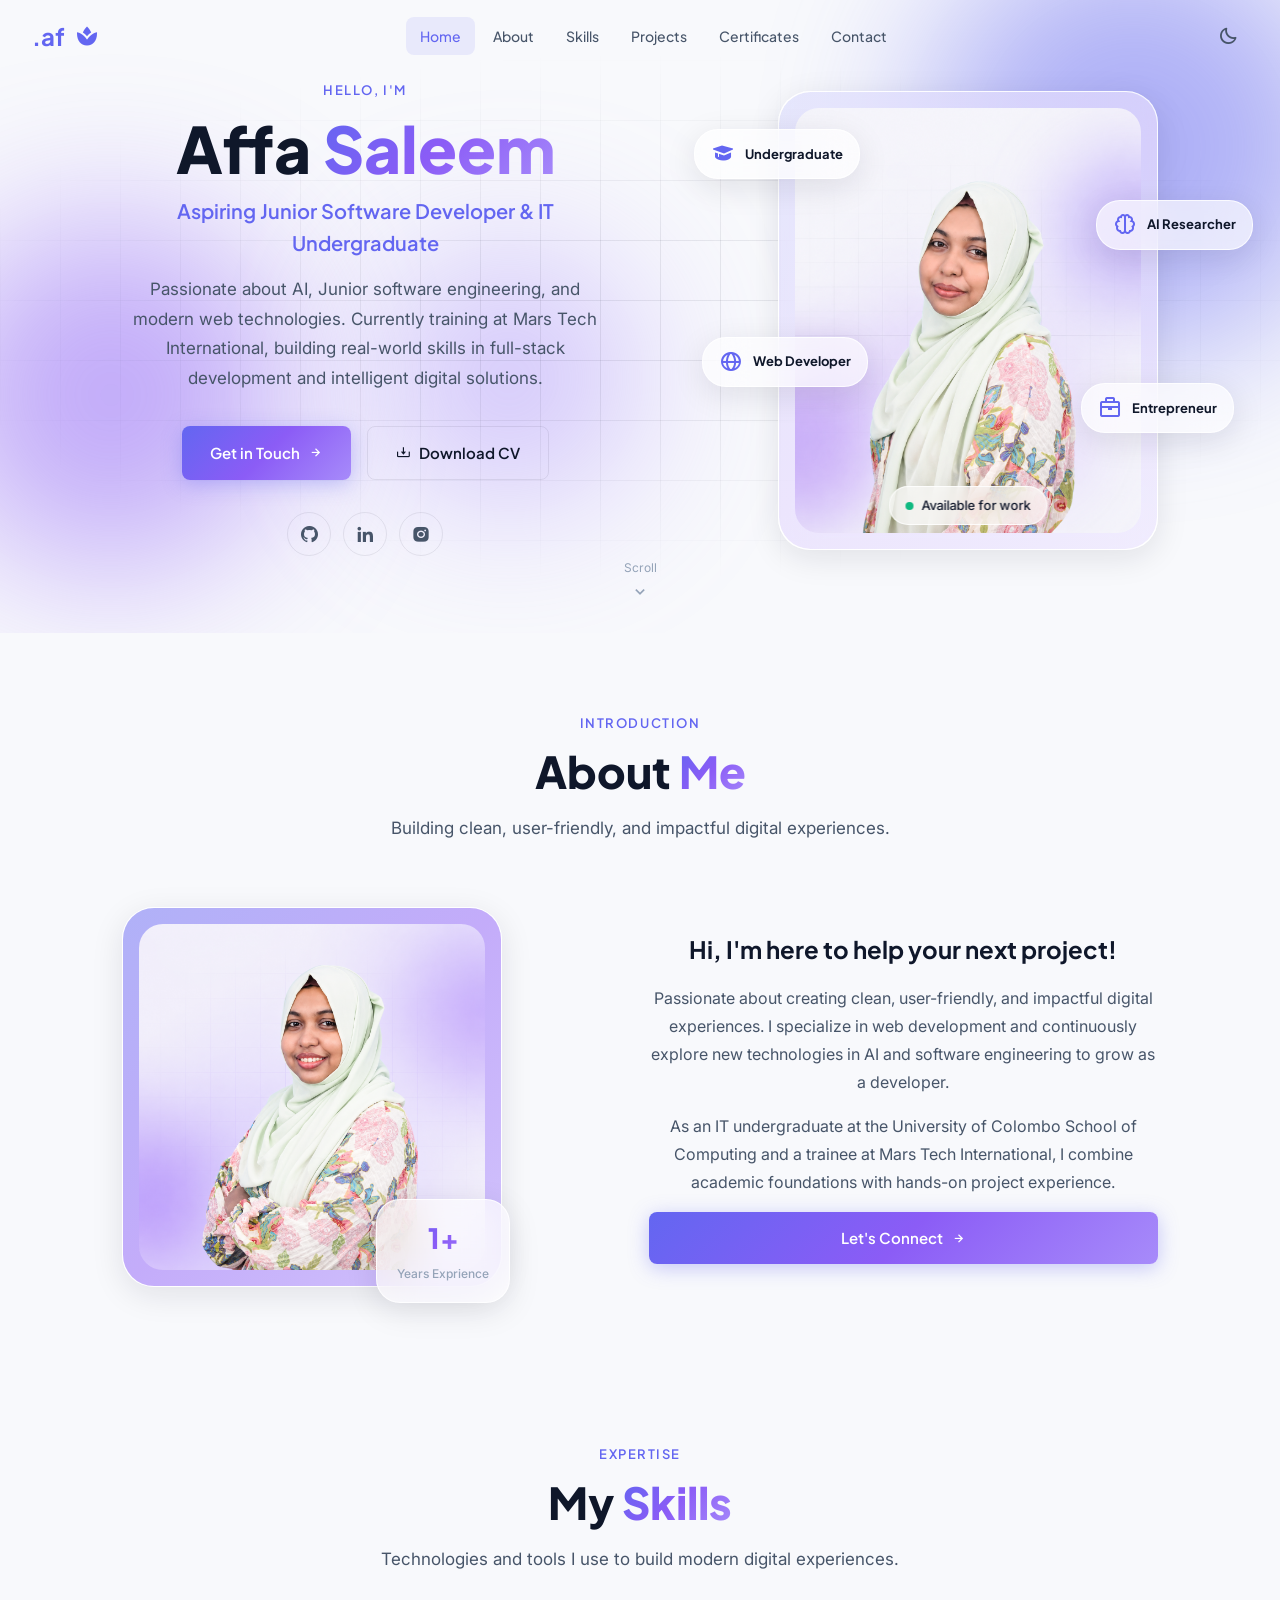
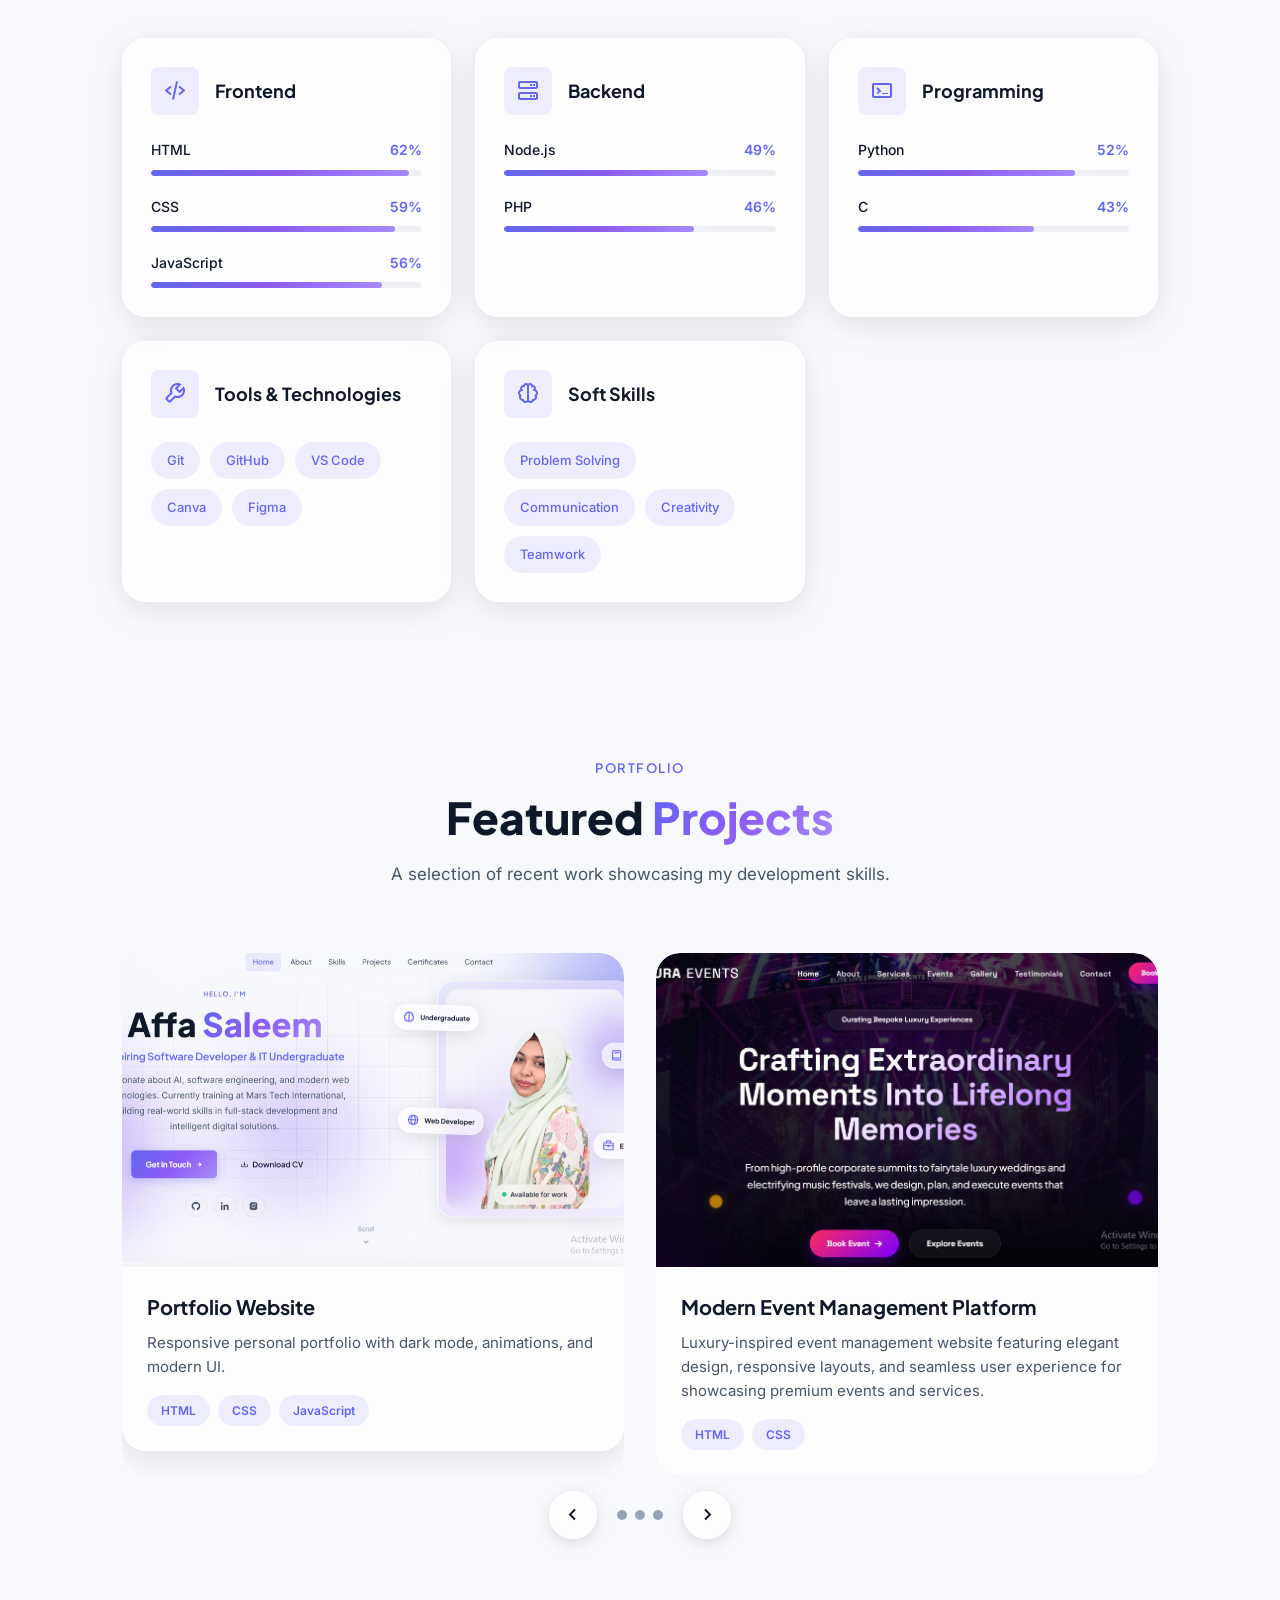
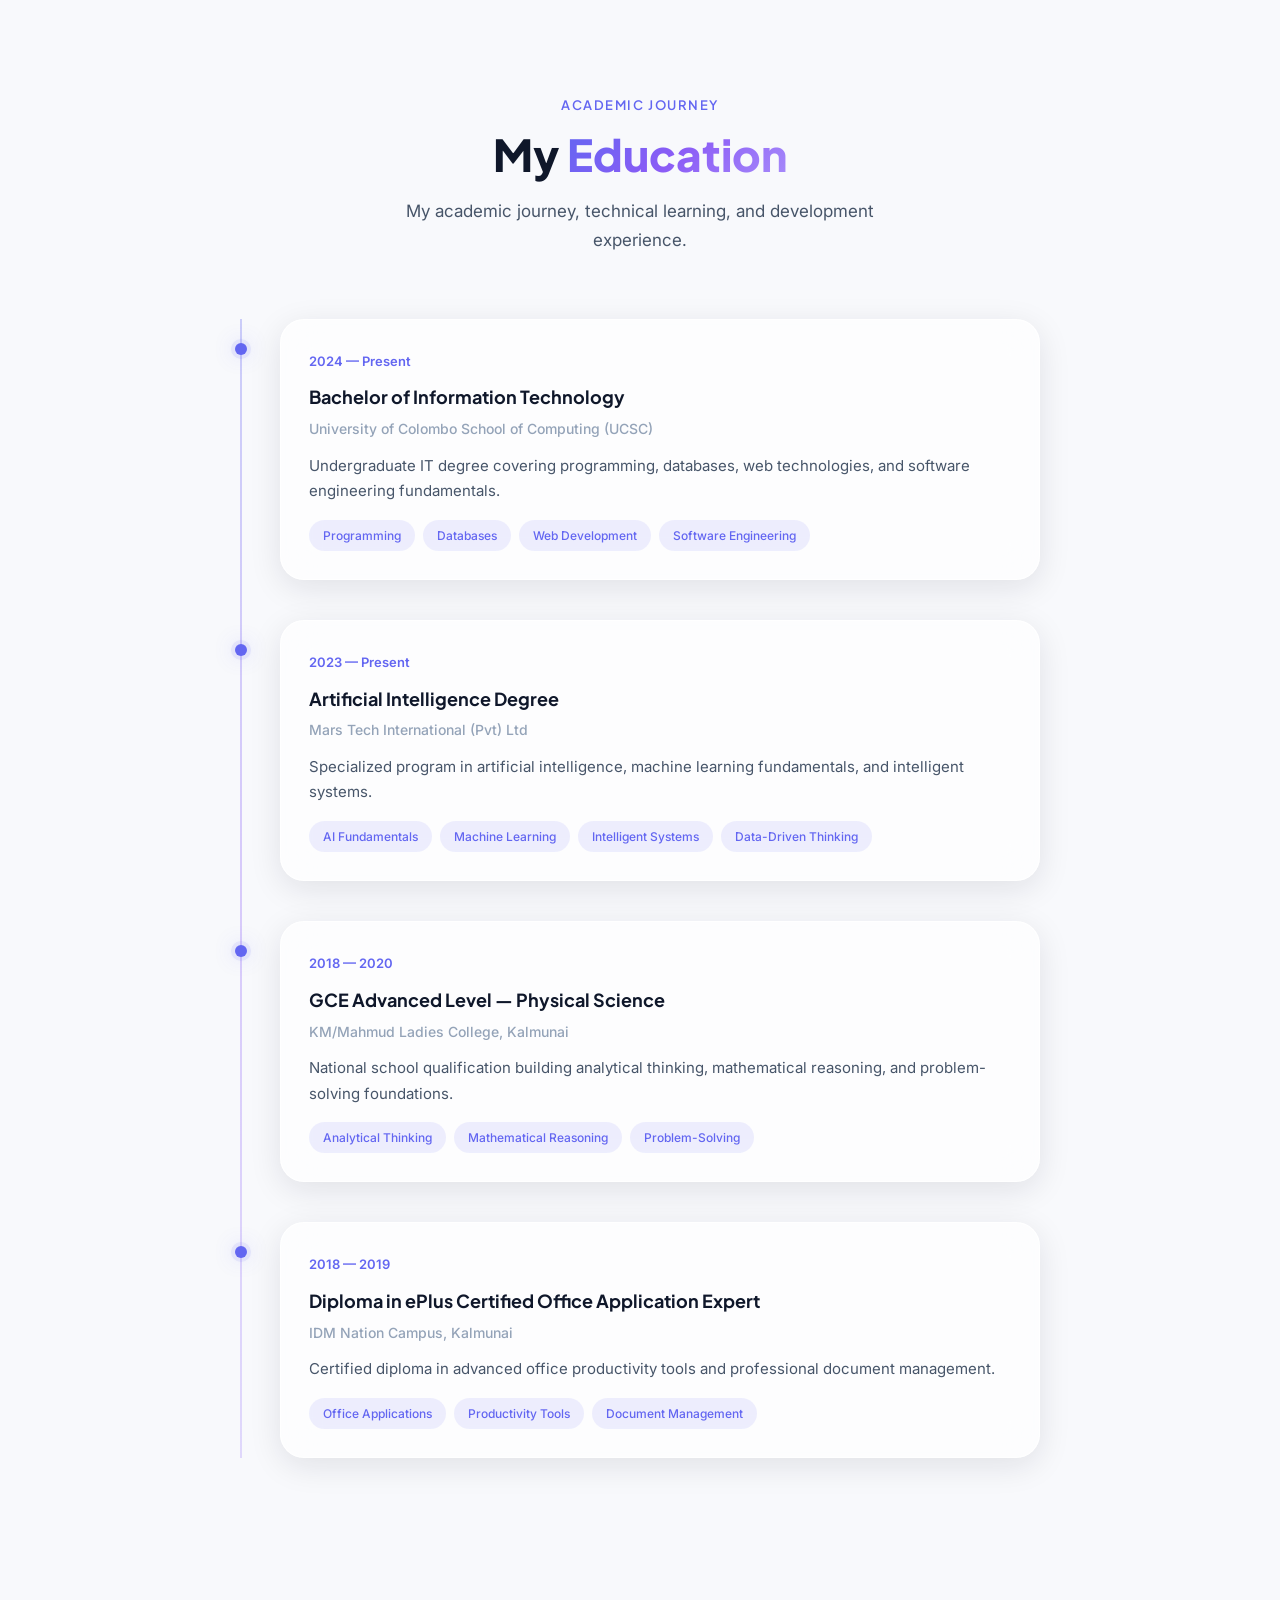
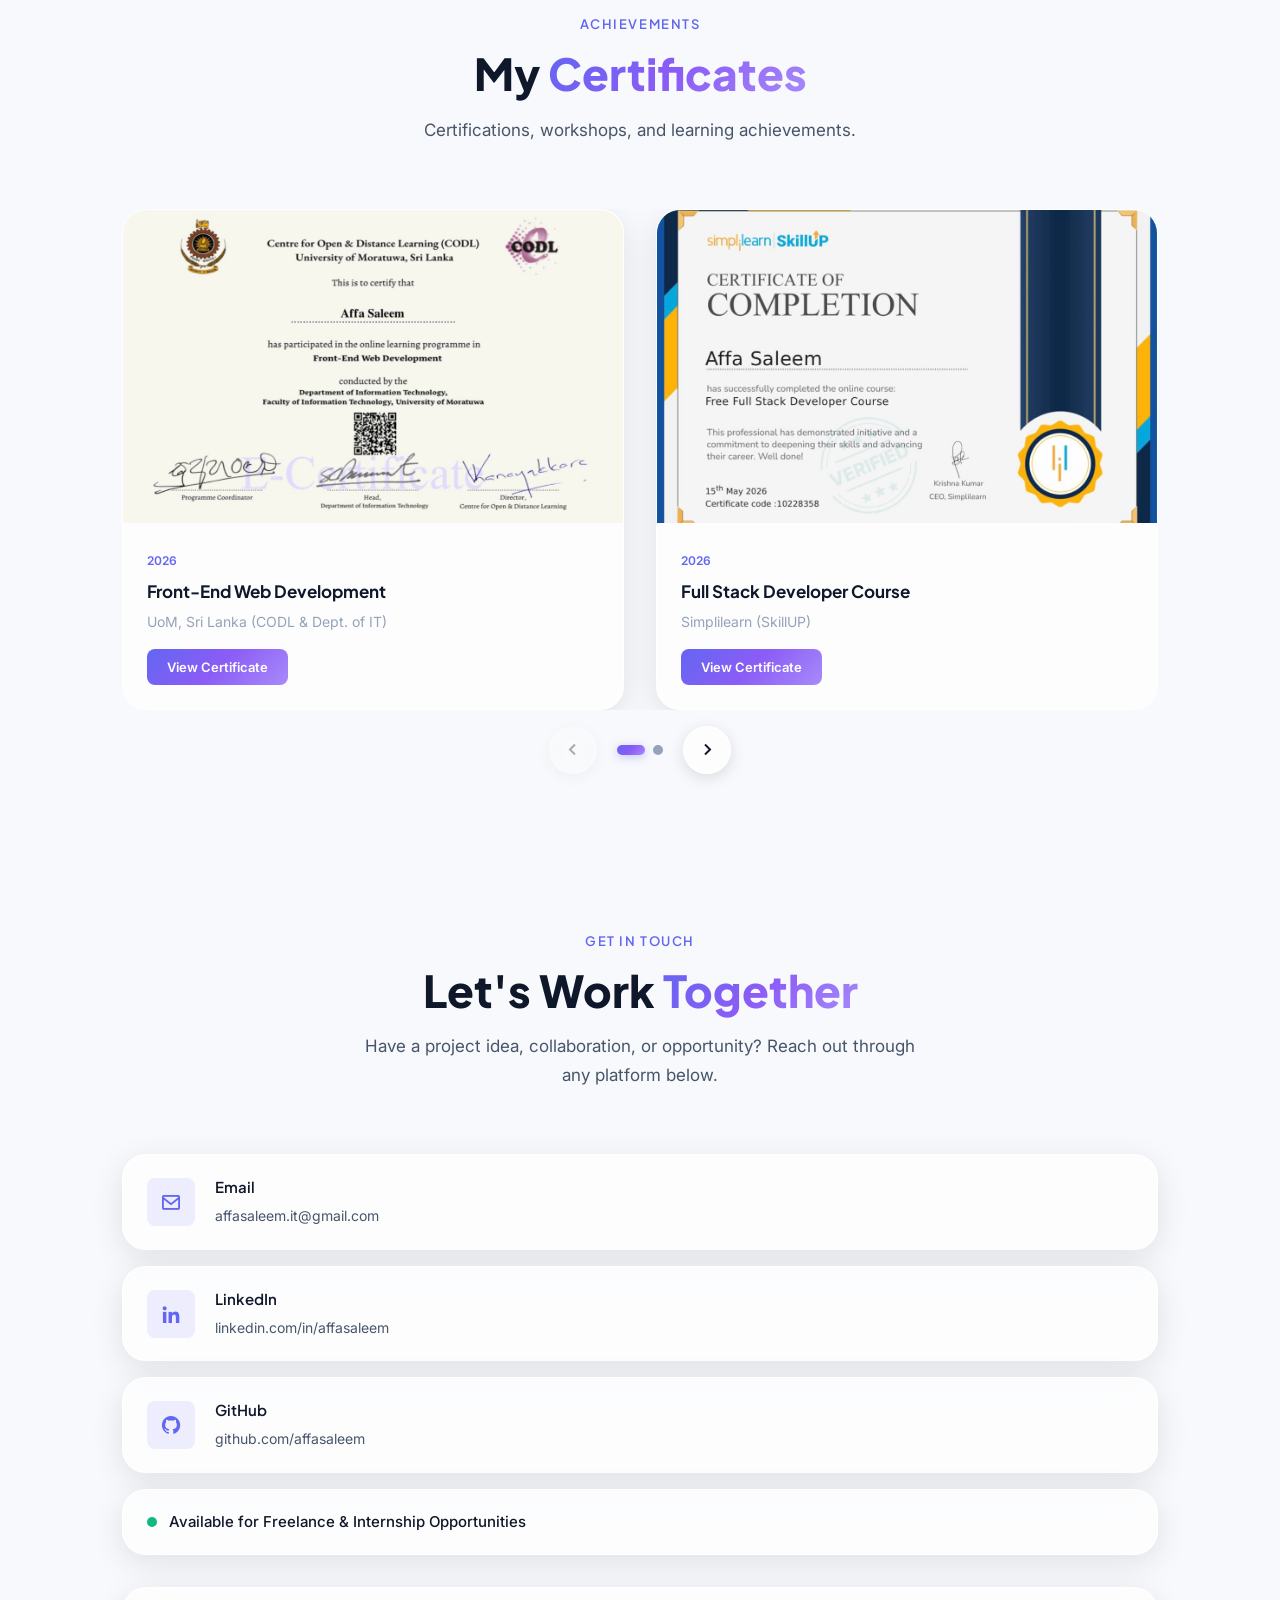
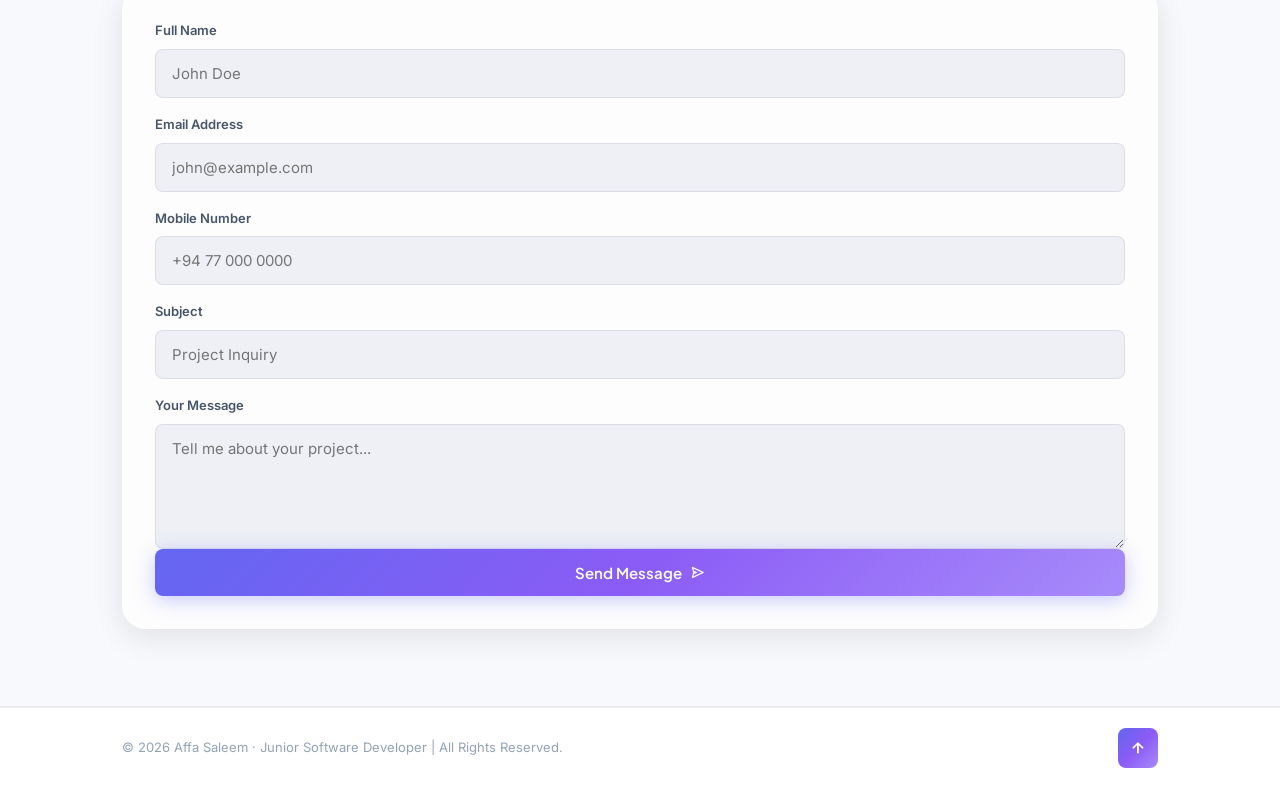
==== index.html @ 5d500711 "final updates" ====
<!DOCTYPE html>
<html lang="en">

<head>
    <meta charset="UTF-8">
    <meta name="viewport" content="width=device-width, initial-scale=1.0">
    <meta name="description"
        content="Affa Saleem — Aspiring Software Developer & IT undergraduate specializing in full-stack development, AI, and modern web technologies.">
    <meta name="author" content="Affa Saleem">
    <meta name="keywords" content="Affa Saleem, Software Developer, Full Stack, Web Developer, Portfolio">
    <title>Affa Saleem | Software Developer</title>

    <!-- Fonts -->
    <link rel="preconnect" href="https://fonts.googleapis.com">
    <link rel="preconnect" href="https://fonts.gstatic.com" crossorigin>
    <link
        href="https://fonts.googleapis.com/css2?family=Inter:wght@300;400;500;600;700&family=Plus+Jakarta+Sans:wght@400;500;600;700;800&display=swap"
        rel="stylesheet">

    <!-- Icons -->
    <link href="https://unpkg.com/boxicons@2.1.4/css/boxicons.min.css" rel="stylesheet">

    <!-- Stylesheets -->
    <link rel="stylesheet" href="css/style.css">
    <link rel="stylesheet" href="css/responsive.css">
</head>

<body>

    <!-- ==================== HEADER ==================== -->
    <header class="header" id="header">
        <a href="#" class="logo"> .af<i class='bx bxs-spa'></i></a>

        <nav class="nav" id="nav" aria-label="Main navigation">
            <a href="#home" class="nav-link active">Home</a>
            <a href="#about" class="nav-link">About</a>
            <a href="#skills" class="nav-link">Skills</a>
            <a href="#projects" class="nav-link">Projects</a>
            <a href="#certificates" class="nav-link">Certificates</a>
            <a href="#contact" class="nav-link">Contact</a>
        </nav>

        <div class="header-actions">
            <button class="theme-toggle" id="themeToggle" aria-label="Toggle dark mode">
                <i class="bx bx-moon" id="themeIcon"></i>
            </button>
            <button class="menu-toggle" id="menuToggle" aria-label="Toggle menu" aria-expanded="false">
                <span class="menu-bar"></span>
                <span class="menu-bar"></span>
                <span class="menu-bar"></span>
            </button>
        </div>
    </header>

    <main>

        <!-- ==================== HERO ==================== -->
        <section class="hero section" id="home">
            <div class="hero-bg" aria-hidden="true">
                <div class="hero-orb hero-orb--1"></div>
                <div class="hero-orb hero-orb--2"></div>
                <div class="hero-orb hero-orb--3"></div>
                <div class="hero-grid"></div>
            </div>

            <div class="container hero-container">
                <!-- Hero image — above content on mobile via CSS order -->
                <div class="hero-visual reveal" data-reveal="up">
                    <div class="hero-image-card glass">
                        <div class="hero-image-glow"></div>
                        <img src="assets/images/home.png" alt="Affa Saleem — Software Developer" width="480"
                            height="560" loading="eager">
                        <div class="hero-badge">
                            <span class="hero-badge-dot"></span>
                            Available for work
                        </div>
                    </div>
                    
                    <div class="hero-float-card glass">
                        <i class="bx bx-brain"></i>
                        <div>
                            <strong>AI Researcher</strong>
                            <!-- <span>Mars Tech International </span> -->
                        </div>
                    </div>
                    <div class="hero-float-card glass">
                        <i class="bx bxs-graduation"></i>
                        <div>
                            <strong>Undergraduate </strong>
                            <!-- <span>University of Colombo</span> -->
                        </div>
                    </div>
                    <div class="hero-float-card glass">
                        <i class="bx bx-globe"></i>
                        <div>
                            <strong>Web Developer</strong>
                            <!-- <span>Full-Stack Focus</span> -->
                        </div>
                    </div>
                    <div class="hero-float-card glass">
                        <i class="bx bx-briefcase"></i>
                        <div>
                            <strong>Entrepreneur</strong>
                            <!-- <span>YARA MEHENDI</span> -->
                        </div>
                    </div>
                </div>

                <div class="hero-content">
                    <p class="section-label reveal" data-reveal="up">Hello, I'm</p>
                    <h1 class="hero-title reveal" data-reveal="up">
                        Affa <span class="text-gradient">Saleem</span>
                    </h1>
                    <p class="hero-role reveal" data-reveal="up">
                        Aspiring Junior Software Developer &amp; IT Undergraduate
                    </p>
                    <p class="hero-desc reveal" data-reveal="up">
                        Passionate about AI, Junior software engineering, and modern web technologies.
                        Currently training at Mars Tech International, building real-world skills in
                        full-stack development and intelligent digital solutions.
                    </p>

                    <div class="hero-cta reveal" data-reveal="up">
                        <a href="#contact" class="btn btn-primary">
                            <span>Get in Touch</span>
                            <i class="bx bx-right-arrow-alt"></i>
                        </a>
                        <a href="Frontend_Developer_CV_Affa_S.pdf" class="btn btn-outline" download>
                            <i class="bx bx-download"></i>
                            <span>Download CV</span>
                        </a>
                    </div>

                    <div class="hero-social reveal" data-reveal="up">
                        <a href="https://github.com/affasaleem" target="_blank" rel="noopener noreferrer"
                            aria-label="GitHub">
                            <i class="bx bxl-github"></i>
                        </a>
                        <a href="https://lk.linkedin.com/in/affasaleem" target="_blank" rel="noopener noreferrer"
                            aria-label="LinkedIn">
                            <i class="bx bxl-linkedin"></i>
                        </a>
                        <a href="https://www.instagram.com/ft.yara__" target="_blank" rel="noopener noreferrer"
                            aria-label="Instagram">
                            <i class="bx bxl-instagram-alt"></i>
                        </a>
                    </div>
                </div>
            </div>

            <a href="#about" class="hero-scroll" aria-label="Scroll to about section">
                <span>Scroll</span>
                <i class="bx bx-chevron-down"></i>
            </a>
        </section>

        <!-- ==================== ABOUT ==================== -->
        <section class="about section" id="about">
            <div class="container">
                <header class="section-header reveal" data-reveal="up">
                    <p class="section-label">Introduction</p>
                    <h2 class="section-title">About <span class="text-gradient">Me</span></h2>
                    <p class="section-desc">
                        Building clean, user-friendly, and impactful digital experiences.
                    </p>
                </header>

                <div class="about-grid">
                    <div class="about-visual reveal" data-reveal="left">
                        <div class="about-image-frame glass">
                            <div class="about-frame-accent"></div>
                            <img src="assets/images/about4.png" alt="Affa Saleem working on a project" width="420"
                                height="500" loading="lazy">
                        </div>
                        <div class="about-stat-card glass">
                            <span class="about-stat-number">1+</span>
                            <span class="about-stat-label">Years Exprience</span>
                        </div>
                    </div>

                    <div class="about-content reveal" data-reveal="right">
                        <h3>Hi, I'm here to help your next project!</h3>
                        <p>
                            Passionate about creating clean, user-friendly, and impactful digital experiences.
                            I specialize in web development and continuously explore new technologies in AI
                            and software engineering to grow as a developer.
                        </p>
                        <p>
                            As an IT undergraduate at the University of Colombo School of Computing and a trainee
                            at Mars Tech International, I combine academic foundations with hands-on project experience.
                        </p>

                        <a href="#contact" class="btn btn-primary">
                            <span>Let's Connect</span>
                            <i class="bx bx-right-arrow-alt"></i>
                        </a>
                    </div>
                </div>
            </div>
        </section>

        <!-- ==================== SKILLS ==================== -->
        <section class="skills section" id="skills">
            <div class="container">
                <header class="section-header reveal" data-reveal="up">
                    <p class="section-label">Expertise</p>
                    <h2 class="section-title">My <span class="text-gradient">Skills</span></h2>
                    <p class="section-desc">
                        Technologies and tools I use to build modern digital experiences.
                    </p>
                </header>

                <div class="skills-grid">
                    <!-- Frontend -->
                    <article class="skill-category glass reveal" data-reveal="up">
                        <div class="skill-category-header">
                            <div class="skill-icon-wrap">
                                <i class="bx bx-code-alt"></i>
                            </div>
                            <h3>Frontend</h3>
                        </div>
                        <ul class="skill-list">
                            <li class="skill-item" data-level="95">
                                <div class="skill-item-top">
                                    <span>HTML</span>
                                    <span class="skill-percent">0%</span>
                                </div>
                                <div class="skill-bar"><div class="skill-fill"></div></div>
                            </li>
                            <li class="skill-item" data-level="90">
                                <div class="skill-item-top">
                                    <span>CSS</span>
                                    <span class="skill-percent">0%</span>
                                </div>
                                <div class="skill-bar"><div class="skill-fill"></div></div>
                            </li>
                            <li class="skill-item" data-level="85">
                                <div class="skill-item-top">
                                    <span>JavaScript</span>
                                    <span class="skill-percent">0%</span>
                                </div>
                                <div class="skill-bar"><div class="skill-fill"></div></div>
                            </li>
                        </ul>
                    </article>

                    <!-- Backend -->
                    <article class="skill-category glass reveal" data-reveal="up">
                        <div class="skill-category-header">
                            <div class="skill-icon-wrap">
                                <i class="bx bx-server"></i>
                            </div>
                            <h3>Backend</h3>
                        </div>
                        <ul class="skill-list">
                            <li class="skill-item" data-level="75">
                                <div class="skill-item-top">
                                    <span>Node.js</span>
                                    <span class="skill-percent">0%</span>
                                </div>
                                <div class="skill-bar"><div class="skill-fill"></div></div>
                            </li>
                            <li class="skill-item" data-level="70">
                                <div class="skill-item-top">
                                    <span>PHP</span>
                                    <span class="skill-percent">0%</span>
                                </div>
                                <div class="skill-bar"><div class="skill-fill"></div></div>
                            </li>
                        </ul>
                    </article>

                    <!-- Programming -->
                    <article class="skill-category glass reveal" data-reveal="up">
                        <div class="skill-category-header">
                            <div class="skill-icon-wrap">
                                <i class="bx bx-terminal"></i>
                            </div>
                            <h3>Programming</h3>
                        </div>
                        <ul class="skill-list">
                            <li class="skill-item" data-level="80">
                                <div class="skill-item-top">
                                    <span>Python</span>
                                    <span class="skill-percent">0%</span>
                                </div>
                                <div class="skill-bar"><div class="skill-fill"></div></div>
                            </li>
                            <li class="skill-item" data-level="65">
                                <div class="skill-item-top">
                                    <span>C</span>
                                    <span class="skill-percent">0%</span>
                                </div>
                                <div class="skill-bar"><div class="skill-fill"></div></div>
                            </li>
                        </ul>
                    </article>

                    <!-- Tools -->
                    <article class="skill-category glass reveal" data-reveal="up">
                        <div class="skill-category-header">
                            <div class="skill-icon-wrap">
                                <i class="bx bx-wrench"></i>
                            </div>
                            <h3>Tools &amp; Technologies</h3>
                        </div>
                        <div class="skill-tags">
                            <span class="skill-tag">Git</span>
                            <span class="skill-tag">GitHub</span>
                            <span class="skill-tag">VS Code</span>
                            <span class="skill-tag">Canva</span>
                            <span class="skill-tag">Figma</span>
                        </div>
                    </article>

                    <!-- Soft Skills -->
                    <article class="skill-category glass reveal" data-reveal="up">
                        <div class="skill-category-header">
                            <div class="skill-icon-wrap">
                                <i class="bx bx-brain"></i>
                            </div>
                            <h3>Soft Skills</h3>
                        </div>
                        <div class="skill-tags">
                            <span class="skill-tag">Problem Solving</span>
                            <span class="skill-tag">Communication</span>
                            <span class="skill-tag">Creativity</span>
                            <span class="skill-tag">Teamwork</span>
                        </div>
                    </article>
                </div>
            </div>
        </section>

        <!-- ==================== PROJECTS ==================== -->
        <section class="projects section" id="projects">
            <div class="container">
                <header class="section-header reveal" data-reveal="up">
                    <p class="section-label">Portfolio</p>
                    <h2 class="section-title">Featured <span class="text-gradient">Projects</span></h2>
                    <p class="section-desc">
                        A selection of recent work showcasing my development skills.
                    </p>
                </header>

                <!-- Projects Swiper -->
                <div class="swiper-wrapper-outer reveal" data-reveal="up">
                    <div class="swiper" id="projectsSwiper">
                        <div class="swiper-track" id="projectsTrack">

                            <!-- Portfolio Website -->
                            <article class="project-card swiper-slide">
                                <div class="project-image">
                                    <img src="assets/projects/myportfolio.png" alt="Portfolio Website project" loading="lazy">
                                    <div class="project-overlay">
                                        <a href="https://affasaleem.github.io/my-portfolio/" target="_blank"
                                            rel="noopener noreferrer" class="btn btn-primary btn-sm">
                                            <i class="bx bx-link-external"></i> Live Demo
                                        </a>
                                        <a href="https://github.com/affasaleem/my-portfolio" target="_blank"
                                            rel="noopener noreferrer" class="btn btn-outline btn-sm">
                                            <i class="bx bxl-github"></i> GitHub
                                        </a>
                                    </div>
                                </div>
                                <div class="project-info glass">
                                    <h3>Portfolio Website</h3>
                                    <p>Responsive personal portfolio with dark mode, animations, and modern UI.</p>
                                    <div class="project-tech">
                                        <span>HTML</span>
                                        <span>CSS</span>
                                        <span>JavaScript</span>
                                    </div>
                                </div>
                            </article>

                            <!-- Event Management Website -->
                            <article class="project-card swiper-slide">
                                <div class="project-image">
                                    <img src="assets/projects/aura-events.png" alt="Event Management Website project" loading="lazy">
                                    <div class="project-overlay">
                                        <a href="https://affasaleem.github.io/My-Projects/event-management-website/" target="_blank" rel="noopener noreferrer"
                                            class="btn btn-primary btn-sm">
                                            <i class="bx bx-link-external"></i> Live Demo
                                        </a>
                                        <a href="https://github.com/affasaleem/My-Projects/tree/main/event-management-website"
                                            target="_blank" rel="noopener noreferrer" class="btn btn-outline btn-sm">
                                            <i class="bx bxl-github"></i> GitHub
                                        </a>
                                    </div>
                                </div>
                                <div class="project-info glass">
                                    <h3>Modern Event Management Platform</h3>
                                    <p>Luxury-inspired event management website featuring elegant design, responsive layouts,
                                        and seamless user experience for showcasing premium events and services.</p>
                                    <div class="project-tech">
                                        <span>HTML</span>
                                        <span>CSS</span>
                                    </div>
                                </div>
                            </article>

                            <!-- Travel Agency Website -->
                            <article class="project-card swiper-slide">
                                <div class="project-image">
                                    <img src="assets/projects/wonderlux.png" alt="Travel Agency Website project" loading="lazy">
                                    <div class="project-overlay">
                                        <a href="https://affasaleem.github.io/My-Projects/travel-agency/" target="_blank" rel="noopener noreferrer"
                                            class="btn btn-primary btn-sm">
                                            <i class="bx bx-link-external"></i> Live Demo
                                        </a>
                                        <a href="https://github.com/affasaleem/My-Projects/tree/main/travel-agency"
                                            target="_blank" rel="noopener noreferrer" class="btn btn-outline btn-sm">
                                            <i class="bx bxl-github"></i> GitHub
                                        </a>
                                    </div>
                                </div>
                                <div class="project-info glass">
                                    <h3>Premium Travel Agency Website</h3>
                                    <p>Responsive travel website designed to highlight destinations, tour packages, and
                                        luxury travel experiences with a modern and visually engaging interface.</p>
                                    <div class="project-tech">
                                        <span>HTML</span>
                                        <span>CSS</span>
                                        <span>Bootstrap</span>
                                    </div>
                                </div>
                            </article>

                            <!-- Dice Game Website -->
                            <article class="project-card swiper-slide">
                                <div class="project-image">
                                    <img src="assets/projects/dice-game.png" alt="Dice Game Website project" loading="lazy">
                                    <div class="project-overlay">
                                        <a href="https://affasaleem.github.io/the-dicee-game/" target="_blank" rel="noopener noreferrer"
                                            class="btn btn-primary btn-sm">
                                            <i class="bx bx-link-external"></i> Live Demo
                                        </a>
                                        <a href="https://github.com/affasaleem/the-dicee-game/"
                                            target="_blank" rel="noopener noreferrer" class="btn btn-outline btn-sm">
                                            <i class="bx bxl-github"></i> GitHub
                                        </a>
                                    </div>
                                </div>
                                <div class="project-info glass">
                                    <h3>Roll Royale - Dice Game Website</h3>
                                    <p>A two-player browser game where each player rolls a dice, 
                                        and the higher score wins. Built to practice DOM manipulation and random number generation.</p>
                                    <div class="project-tech">
                                        <span>HTML</span>
                                        <span>CSS</span>
                                        <span>JavaScript</span>
                                    </div>
                                </div>
                            </article>

                            <!-- Simon Game Website -->
                            <article class="project-card swiper-slide">
                                <div class="project-image">
                                    <img src="assets/projects/simon-game.png" alt="Travel Agency Website project" loading="lazy">
                                    <div class="project-overlay">
                                        <a href="https://affasaleem.github.io/Simon-Game/" target="_blank" rel="noopener noreferrer"
                                            class="btn btn-primary btn-sm">
                                            <i class="bx bx-link-external"></i> Live Demo
                                        </a>
                                        <a href="https://github.com/affasaleem/Simon-Game"
                                            target="_blank" rel="noopener noreferrer" class="btn btn-outline btn-sm">
                                            <i class="bx bxl-github"></i> GitHub
                                        </a>
                                    </div>
                                </div>
                                <div class="project-info glass">
                                    <h3>Simon Game Pro/h3>
                                    <p>An interactive memory game that tests pattern recall. 
                                        Players must repeat a growing sequence of colors and sounds, sharpening focus and logic skills.</p>
                                    <div class="project-tech">
                                        <span>HTML</span>
                                        <span>CSS</span>
                                        <span>JavaScript</span>
                                        <span>jQuery</span>
                                    </div>
                                </div>
                            </article>

                            <!-- Finance Tracker Website -->
                            <article class="project-card swiper-slide">
                                <div class="project-image">
                                    <img src="./assets/projects/fintrack.png" alt="Finance Tracker Website project" loading="lazy">
                                    <div class="project-overlay">
                                        <a href="https://affasaleem.github.io/Personal-Finance-Tracker/" target="_blank" rel="noopener noreferrer"
                                            class="btn btn-primary btn-sm">
                                            <i class="bx bx-link-external"></i> Live Demo
                                        </a>
                                        <a href="https://github.com/affasaleem/Personal-Finance-Tracker"
                                            target="_blank" rel="noopener noreferrer" class="btn btn-outline btn-sm">
                                            <i class="bx bxl-github"></i> GitHub
                                        </a>
                                    </div>
                                </div>
                                <div class="project-info glass">
                                    <h3>FinTrack - Finance Tracker Website</h3>
                                    <p>A tool to log income and expenses, view balances, and 
                                        track spending habits. Developed to understand CRUD operations and local data management.</p>
                                    <div class="project-tech">
                                        <span>HTML</span>
                                        <span>CSS</span>
                                        <span>Bootstrap</span>
                                        <span>JavaScript</span>
                                        <span>jQuery</span>

                                    </div>
                                </div>
                            </article>

                        </div><!-- /.swiper-track -->
                    </div><!-- /.swiper -->

                    <!-- Swiper Controls -->
                    <div class="swiper-controls">
                        <button class="swiper-btn swiper-prev" id="projectsPrev" aria-label="Previous project">
                            <i class="bx bx-chevron-left"></i>
                        </button>
                        <div class="swiper-dots" id="projectsDots" aria-label="Project slides"></div>
                        <button class="swiper-btn swiper-next" id="projectsNext" aria-label="Next project">
                            <i class="bx bx-chevron-right"></i>
                        </button>
                    </div>
                </div><!-- /.swiper-wrapper-outer -->

            </div>
        </section>

        <!-- ==================== EDUCATION ==================== -->
        <section class="education section" id="education">
            <div class="container">
                <header class="section-header reveal" data-reveal="up">
                    <p class="section-label">Academic Journey</p>
                    <h2 class="section-title">My <span class="text-gradient">Education</span></h2>
                    <p class="section-desc">
                        My academic journey, technical learning, and development experience.
                    </p>
                </header>

                <div class="timeline">
                    <article class="timeline-item reveal" data-reveal="up">
                        <div class="timeline-marker"></div>
                        <div class="timeline-card glass">
                            <span class="timeline-date">2024 — Present</span>
                            <h3>Bachelor of Information Technology</h3>
                            <h4>University of Colombo School of Computing (UCSC)</h4>
                            <p>
                                Undergraduate IT degree covering programming, databases, web technologies,
                                and software engineering fundamentals.
                            </p>
                            <div class="timeline-tags">
                                <span>Programming</span>
                                <span>Databases</span>
                                <span>Web Development</span>
                                <span>Software Engineering</span>
                            </div>
                        </div>
                    </article>

                    <article class="timeline-item reveal" data-reveal="up">
                        <div class="timeline-marker"></div>
                        <div class="timeline-card glass">
                            <span class="timeline-date">2023 — Present</span>
                            <h3>Artificial Intelligence Degree</h3>
                            <h4>Mars Tech International (Pvt) Ltd</h4>
                            <p>
                                Specialized program in artificial intelligence, machine learning fundamentals,
                                and intelligent systems.
                            </p>
                            <div class="timeline-tags">
                                <span>AI Fundamentals</span>
                                <span>Machine Learning</span>
                                <span>Intelligent Systems</span>
                                <span>Data-Driven Thinking</span>
                            </div>
                        </div>
                    </article>

                    <article class="timeline-item reveal" data-reveal="up">
                        <div class="timeline-marker"></div>
                        <div class="timeline-card glass">
                            <span class="timeline-date">2018 — 2020</span>
                            <h3>GCE Advanced Level — Physical Science</h3>
                            <h4>KM/Mahmud Ladies College, Kalmunai</h4>
                            <p>
                                National school qualification building analytical thinking, mathematical reasoning,
                                and problem-solving foundations.
                            </p>
                            <div class="timeline-tags">
                                <span>Analytical Thinking</span>
                                <span>Mathematical Reasoning</span>
                                <span>Problem-Solving</span>
                            </div>
                        </div>
                    </article>

                    <article class="timeline-item reveal" data-reveal="up">
                        <div class="timeline-marker"></div>
                        <div class="timeline-card glass">
                            <span class="timeline-date">2018 — 2019</span>
                            <h3>Diploma in ePlus Certified Office Application Expert</h3>
                            <h4>IDM Nation Campus, Kalmunai</h4>
                            <p>
                                Certified diploma in advanced office productivity tools and
                                professional document management.
                            </p>
                            <div class="timeline-tags">
                                <span>Office Applications</span>
                                <span>Productivity Tools</span>
                                <span>Document Management</span>
                            </div>
                        </div>
                    </article>
                </div>
            </div>
        </section>

        <!-- ==================== CERTIFICATES ==================== -->
        <section class="certificates section" id="certificates">
            <div class="container">
                <header class="section-header reveal" data-reveal="up">
                    <p class="section-label">Achievements</p>
                    <h2 class="section-title">My <span class="text-gradient">Certificates</span></h2>
                    <p class="section-desc">
                        Certifications, workshops, and learning achievements.
                    </p>
                </header>

                <!-- Certificates Swiper -->
                <div class="swiper-wrapper-outer cert-swiper-outer reveal" data-reveal="up">
                    <div class="swiper" id="certsSwiper">
                        <div class="swiper-track" id="certsTrack">

                            <article class="certificate-card glass swiper-slide"
                                data-title="Front-End Web Development"
                                data-org="University of Moratuwa, Sri Lanka (CODL &amp; Dept. of IT)"
                                data-year="2026"
                                data-description="University-certified front-end web fundamentals"
                                data-image="assets/certficates/Front-End_Web_Development_E-Certificate.jpg">
                                <div class="certificate-thumb">
                                    <img src="assets/certficates/Front-End_Web_Development_E-Certificate.jpg"
                                        alt="Front-End Web Development Certificate" loading="lazy">
                                </div>
                                <div class="certificate-body">
                                    <span class="certificate-year">2026</span>
                                    <h3>Front-End Web Development</h3>
                                    <p>UoM, Sri Lanka (CODL &amp; Dept. of IT)</p>
                                    <button class="certificate-btn" type="button">View Certificate</button>
                                </div>
                            </article>

                            <article class="certificate-card glass swiper-slide"
                                data-title="Full Stack Developer Course"
                                data-org="Simplilearn (SkillUP)"
                                data-year="2026"
                                data-description="Industry-recognized online certification in full stack development"
                                data-image="assets/certficates/Full_Stack_Developer _E-Certificate.jpg">
                                <div class="certificate-thumb">
                                    <img src="assets/certficates/Full_Stack_Developer _E-Certificate.jpg"
                                        alt="Full Stack Developer Certificate" loading="lazy">
                                </div>
                                <div class="certificate-body">
                                    <span class="certificate-year">2026</span>
                                    <h3>Full Stack Developer Course</h3>
                                    <p>Simplilearn (SkillUP)</p>
                                    <button class="certificate-btn" type="button">View Certificate</button>
                                </div>
                            </article>

                            <article class="certificate-card glass swiper-slide"
                                data-title="Web Design for Beginners"
                                data-org="UoM, Sri Lanka (CODL &amp; Dept. of IT)"
                                data-year="2026"
                                data-description="University-certified foundation in web design"
                                data-image="assets/certficates/Web_Design_for_Beginners_E-Certificate.jpg">
                                <div class="certificate-thumb">
                                    <img src="assets/certficates/Web_Design_for_Beginners_E-Certificate.jpg"
                                        alt="Web Design for Beginners Certificate" loading="lazy">
                                </div>
                                <div class="certificate-body">
                                    <span class="certificate-year">2026</span>
                                    <h3>Web Design for Beginners</h3>
                                    <p>UoM, Sri Lanka (CODL &amp; Dept. of IT)</p>
                                    <button class="certificate-btn" type="button">View Certificate</button>
                                </div>
                            </article>

                            <article class="certificate-card glass swiper-slide"
                                data-title="Professional Networking for Career Growth"
                                data-org="HP LIFE (HP Foundation)"
                                data-year="2026"
                                data-description="Career-focused certification in professional networking and personal branding"
                                data-image="assets/certficates/Professional_Networking_for_Career_Growth_E-Certificate.jpg">
                                <div class="certificate-thumb">
                                    <img src="assets/certficates/Professional_Networking_for_Career_Growth_E-Certificate.jpg"
                                        alt="Professional Networking Certificate" loading="lazy">
                                </div>
                                <div class="certificate-body">
                                    <span class="certificate-year">2026</span>
                                    <h3>Professional Networking for Career Growth</h3>
                                    <p>HP LIFE (HP Foundation)</p>
                                    <button class="certificate-btn" type="button">View Certificate</button>
                                </div>
                            </article>

                        </div><!-- /.swiper-track -->
                    </div><!-- /.swiper -->

                    <!-- Swiper Controls -->
                    <div class="swiper-controls">
                        <button class="swiper-btn swiper-prev" id="certsPrev" aria-label="Previous certificate">
                            <i class="bx bx-chevron-left"></i>
                        </button>
                        <div class="swiper-dots" id="certsDots" aria-label="Certificate slides"></div>
                        <button class="swiper-btn swiper-next" id="certsNext" aria-label="Next certificate">
                            <i class="bx bx-chevron-right"></i>
                        </button>
                    </div>
                </div><!-- /.swiper-wrapper-outer -->

            </div>
        </section>

        <!-- ==================== CONTACT ==================== -->
        <section class="contact section" id="contact">
            <div class="container">
                <header class="section-header reveal" data-reveal="up">
                    <p class="section-label">Get in Touch</p>
                    <h2 class="section-title">Let's Work <span class="text-gradient">Together</span></h2>
                    <p class="section-desc">
                        Have a project idea, collaboration, or opportunity? Reach out through any platform below.
                    </p>
                </header>

                <div class="contact-grid">
                    <div class="contact-info reveal" data-reveal="left">
                        <div class="contact-card glass">
                            <div class="contact-card-icon"><i class="bx bx-envelope"></i></div>
                            <div>
                                <h3>Email</h3>
                                <a href="mailto:affasaleem.it@gmail.com">affasaleem.it@gmail.com</a>
                            </div>
                        </div>
                        <div class="contact-card glass">
                            <div class="contact-card-icon"><i class="bx bxl-linkedin"></i></div>
                            <div>
                                <h3>LinkedIn</h3>
                                <a href="https://lk.linkedin.com/in/affasaleem" target="_blank"
                                    rel="noopener noreferrer">linkedin.com/in/affasaleem</a>
                            </div>
                        </div>
                        <div class="contact-card glass">
                            <div class="contact-card-icon"><i class="bx bxl-github"></i></div>
                            <div>
                                <h3>GitHub</h3>
                                <a href="https://github.com/affasaleem" target="_blank"
                                    rel="noopener noreferrer">github.com/affasaleem</a>
                            </div>
                        </div>
                        <div class="contact-status glass">
                            <span class="status-pulse"></span>
                            Available for Freelance &amp; Internship Opportunities
                        </div>
                    </div>

                    <form class="contact-form glass reveal" data-reveal="right" id="contactForm" novalidate>
                        <div class="form-row">
                            <div class="form-group">
                                <label for="name">Full Name</label>
                                <input type="text" id="name" name="name" placeholder="John Doe" required>
                            </div>
                            <div class="form-group">
                                <label for="email">Email Address</label>
                                <input type="email" id="email" name="email" placeholder="john@example.com" required>
                            </div>
                        </div>
                        <div class="form-row">
                            <div class="form-group">
                                <label for="phone">Mobile Number</label>
                                <input type="tel" id="phone" name="phone" placeholder="+94 77 000 0000">
                            </div>
                            <div class="form-group">
                                <label for="subject">Subject</label>
                                <input type="text" id="subject" name="subject" placeholder="Project Inquiry">
                            </div>
                        </div>
                        <div class="form-group">
                            <label for="message">Your Message</label>
                            <textarea id="message" name="message" rows="5" placeholder="Tell me about your project..."
                                required></textarea>
                        </div>
                        
                            <button type="submit" class="btn btn-primary btn-full">
                            <span>Send Message</span>
                            <i class="bx bx-send"></i>
                            </button>
        
                        <div class="form-success" id="formSuccess" role="alert" hidden>
                            <i class="bx bx-check-circle"></i>
                            Message sent successfully!
                        </div>
                    </form>
                </div>
            </div>
        </section>

    </main>

    <!-- ==================== FOOTER ==================== -->
    <footer class="footer">
        <div class="footer-bottom">
            <div class="container">
                <p>&copy; 2026 Affa Saleem · Junior Software Developer | All Rights Reserved.</p>
                <a href="#home" class="back-to-top" aria-label="Back to top">
                    <i class="bx bx-up-arrow-alt"></i>
                </a>
            </div>
        </div>
    </footer>

    <!-- ==================== CERTIFICATE MODAL ==================== -->
    <div class="modal" id="certificateModal" role="dialog" aria-modal="true" aria-labelledby="modalTitle" hidden>
        <div class="modal-backdrop" data-close-modal></div>
        <div class="modal-content glass">
            <button class="modal-close" type="button" aria-label="Close modal" data-close-modal>
                <i class="bx bx-x"></i>
            </button>
            <div class="modal-grid">
                <div class="modal-image">
                    <img src="" alt="" id="modalImage">
                </div>
                <div class="modal-details">
                    <span class="modal-year" id="modalYear"></span>
                    <h3 id="modalTitle"></h3>
                    <h4 id="modalOrg"></h4>
                    <p id="modalDesc"></p>
                </div>
            </div>
        </div>
    </div>

    <script src="js/script.js"></script>
</body>

</html>
---- css/style.css ----
/* ==========================================================================
   AFFA SALEEM PORTFOLIO — BASE STYLES
   Modern, minimal, premium developer portfolio
   ========================================================================== */

/* --------------------------------------------------------------------------
   CSS CUSTOM PROPERTIES
   -------------------------------------------------------------------------- */
:root {
    /* Colors — Light theme (default) */
    --bg-primary: #f8f9fc;
    --bg-secondary: #ffffff;
    --bg-tertiary: #eef0f6;
    --text-primary: #0f172a;
    --text-secondary: #475569;
    --text-muted: #94a3b8;
    --accent: #6366f1;
    --accent-light: #818cf8;
    --accent-glow: rgba(99, 102, 241, 0.35);
    --accent-subtle: rgba(99, 102, 241, 0.1);
    --border: rgba(15, 23, 42, 0.08);
    --glass-bg: rgba(255, 255, 255, 0.65);
    --glass-border: rgba(255, 255, 255, 0.8);
    --shadow-sm: 0 2px 8px rgba(15, 23, 42, 0.06);
    --shadow-md: 0 8px 32px rgba(15, 23, 42, 0.1);
    --shadow-lg: 0 20px 60px rgba(15, 23, 42, 0.12);
    --gradient: linear-gradient(135deg, #6366f1 0%, #8b5cf6 50%, #a78bfa 100%);
    --success: #10b981;

    /* Typography */
    --font-sans: 'Plus Jakarta Sans', 'Inter', system-ui, sans-serif;
    --font-body: 'Inter', system-ui, sans-serif;

    /* Spacing & Layout */
    --container: 1200px;
    --section-pad: clamp(4rem, 8vw, 7rem);
    --header-h: 72px;
    --radius-sm: 8px;
    --radius-md: 16px;
    --radius-lg: 24px;
    --radius-xl: 32px;

    /* Transitions */
    --ease: cubic-bezier(0.4, 0, 0.2, 1);
    --duration: 0.3s;
}

/* Dark theme */
[data-theme="dark"] {
    --bg-primary: #0a0a0f;
    --bg-secondary: #12121a;
    --bg-tertiary: #1a1a26;
    --text-primary: #f1f5f9;
    --text-secondary: #94a3b8;
    --text-muted: #64748b;
    --accent: #818cf8;
    --accent-light: #a5b4fc;
    --accent-glow: rgba(129, 140, 248, 0.4);
    --accent-subtle: rgba(129, 140, 248, 0.12);
    --border: rgba(255, 255, 255, 0.08);
    --glass-bg: rgba(255, 255, 255, 0.04);
    --glass-border: rgba(255, 255, 255, 0.1);
    --shadow-sm: 0 2px 8px rgba(0, 0, 0, 0.3);
    --shadow-md: 0 8px 32px rgba(0, 0, 0, 0.4);
    --shadow-lg: 0 20px 60px rgba(0, 0, 0, 0.5);
}

/* --------------------------------------------------------------------------
   RESET & BASE
   -------------------------------------------------------------------------- */
*,
*::before,
*::after {
    margin: 0;
    padding: 0;
    box-sizing: border-box;
}

html {
    scroll-behavior: smooth;
    -webkit-text-size-adjust: 100%;
}

body {
    font-family: var(--font-body);
    font-size: 1rem;
    line-height: 1.6;
    color: var(--text-primary);
    background-color: var(--bg-primary);
    overflow-x: hidden;
    transition: background-color var(--duration) var(--ease),
                color var(--duration) var(--ease);
}

img {
    max-width: 100%;
    height: auto;
    display: block;
}

a {
    text-decoration: none;
    color: inherit;
    transition: color var(--duration) var(--ease);
}

button {
    font-family: inherit;
    cursor: pointer;
    border: none;
    background: none;
}

ul {
    list-style: none;
}

/* --------------------------------------------------------------------------
   UTILITIES
   -------------------------------------------------------------------------- */
.container {
    width: 100%;
    max-width: var(--container);
    margin-inline: auto;
    padding-inline: clamp(1rem, 4vw, 2rem);
}

.section {
    padding-block: var(--section-pad);
}

.text-gradient {
    background: var(--gradient);
    -webkit-background-clip: text;
    background-clip: text;
    -webkit-text-fill-color: transparent;
    color: transparent;
}

/* Glassmorphism card */
.glass {
    background: var(--glass-bg);
    backdrop-filter: blur(20px);
    -webkit-backdrop-filter: blur(20px);
    border: 1px solid var(--glass-border);
    border-radius: var(--radius-lg);
    box-shadow: var(--shadow-md);
}

/* Section headers */
.section-label {
    display: inline-block;
    font-family: var(--font-sans);
    font-size: 0.8125rem;
    font-weight: 600;
    letter-spacing: 0.12em;
    text-transform: uppercase;
    color: var(--accent);
    margin-bottom: 0.75rem;
}

.section-title {
    font-family: var(--font-sans);
    font-size: clamp(1.75rem, 4vw, 2.75rem);
    font-weight: 800;
    line-height: 1.2;
    color: var(--text-primary);
    margin-bottom: 1rem;
}

.section-desc {
    font-size: clamp(0.9375rem, 2vw, 1.0625rem);
    color: var(--text-secondary);
    max-width: 560px;
    margin-inline: auto;
    line-height: 1.7;
}

.section-header {
    text-align: center;
    margin-bottom: clamp(2.5rem, 5vw, 4rem);
}

/* Scroll reveal — hidden until animated */
.reveal {
    opacity: 0;
    transform: translateY(30px);
    transition: opacity 0.7s var(--ease), transform 0.7s var(--ease);
}

.reveal.revealed {
    opacity: 1;
    transform: translateY(0);
}

.reveal[data-reveal="left"] {
    transform: translateX(-30px);
}

.reveal[data-reveal="left"].revealed {
    transform: translateX(0);
}

.reveal[data-reveal="right"] {
    transform: translateX(30px);
}

.reveal[data-reveal="right"].revealed {
    transform: translateX(0);
}

/* --------------------------------------------------------------------------
   BUTTONS
   -------------------------------------------------------------------------- */
.btn {
    display: inline-flex;
    align-items: center;
    justify-content: center;
    gap: 0.5rem;
    padding: 0.875rem 1.75rem;
    font-family: var(--font-sans);
    font-size: 0.9375rem;
    font-weight: 600;
    border-radius: var(--radius-sm);
    transition: all var(--duration) var(--ease);
    white-space: nowrap;
}

.btn-primary {
    background: var(--gradient);
    color: #fff;
    box-shadow: 0 4px 20px var(--accent-glow);
}

.btn-primary:hover {
    transform: translateY(-2px);
    box-shadow: 0 8px 30px var(--accent-glow);
}

.btn-outline {
    background: transparent;
    color: var(--text-primary);
    border: 1.5px solid var(--border);
}

.btn-outline:hover {
    border-color: var(--accent);
    color: var(--accent);
    transform: translateY(-2px);
}

.btn-sm {
    padding: 0.625rem 1.25rem;
    font-size: 0.8125rem;
}

.btn-full {
    width: 100%;
}

/* --------------------------------------------------------------------------
   HEADER
   -------------------------------------------------------------------------- */
.header {
    position: fixed;
    top: 0;
    left: 0;
    width: 100%;
    height: var(--header-h);
    display: flex;
    align-items: center;
    justify-content: space-between;
    padding-inline: clamp(1rem, 4vw, 2rem);
    z-index: 1000;
    transition: background var(--duration) var(--ease),
                box-shadow var(--duration) var(--ease),
                backdrop-filter var(--duration) var(--ease);
}

.header.scrolled {
    background: var(--glass-bg);
    backdrop-filter: blur(20px);
    -webkit-backdrop-filter: blur(20px);
    border-bottom: 1px solid var(--border);
    box-shadow: var(--shadow-sm);
}

.logo {
    display: flex;
    align-items: center;
    gap: 0.625rem;
    font-family: var(--font-sans);
    font-weight: 700;
    z-index: 1001;
    color: var(--accent);
    font-size: 1.5rem;
    transition: all var(--duration) var(--ease);
}

.logo:hover {
    color: var(--accent-light);
    transform: scale(1.05);
}

.logo i {
    color: inherit;
    transition: all var(--duration) var(--ease);
}

.logo-mark {
    display: flex;
    align-items: center;
    justify-content: center;
    width: 40px;
    height: 40px;
    background: var(--gradient);
    color: #fff;
    font-size: 0.875rem;
    font-weight: 800;
    border-radius: var(--radius-sm);
}

.logo-text {
    font-size: 1.0625rem;
    color: var(--text-primary);
}

/* Navigation */
.nav {
    display: flex;
    align-items: center;
    gap: 0.25rem;
}

.nav-link {
    padding: 0.5rem 0.875rem;
    font-family: var(--font-sans);
    font-size: 0.875rem;
    font-weight: 500;
    color: var(--text-secondary);
    border-radius: var(--radius-sm);
    transition: all var(--duration) var(--ease);
}

.nav-link:hover,
.nav-link.active {
    color: var(--accent);
    background: var(--accent-subtle);
}

.header-actions {
    display: flex;
    align-items: center;
    gap: 0.75rem;
    z-index: 1001;
}

.theme-toggle {
    display: flex;
    align-items: center;
    justify-content: center;
    width: 40px;
    height: 40px;
    border-radius: var(--radius-sm);
    color: var(--text-secondary);
    transition: all var(--duration) var(--ease);
}

.theme-toggle:hover {
    background: var(--accent-subtle);
    color: var(--accent);
}

.theme-toggle i {
    font-size: 1.25rem;
}

/* Mobile menu toggle */
.menu-toggle {
    display: none;
    flex-direction: column;
    justify-content: center;
    gap: 5px;
    width: 40px;
    height: 40px;
    padding: 8px;
}

.menu-bar {
    display: block;
    width: 100%;
    height: 2px;
    background: var(--text-primary);
    border-radius: 2px;
    transition: all var(--duration) var(--ease);
}

.menu-toggle.active .menu-bar:nth-child(1) {
    transform: translateY(7px) rotate(45deg);
}

.menu-toggle.active .menu-bar:nth-child(2) {
    opacity: 0;
}

.menu-toggle.active .menu-bar:nth-child(3) {
    transform: translateY(-7px) rotate(-45deg);
}

/* --------------------------------------------------------------------------
   HERO SECTION
   -------------------------------------------------------------------------- */
.hero {
    position: relative;
    min-height: 100vh;
    min-height: 100dvh;
    display: flex;
    align-items: center;
    padding-top: var(--header-h);
    overflow: hidden;
}

/* Animated background */
.hero-bg {
    position: absolute;
    inset: 0;
    pointer-events: none;
    overflow: hidden;
}

.hero-orb {
    position: absolute;
    border-radius: 50%;
    filter: blur(80px);
    opacity: 0.5;
    animation: floatOrb 12s ease-in-out infinite;
}

.hero-orb--1 {
    width: 500px;
    height: 500px;
    background: var(--accent);
    top: -10%;
    right: -5%;
    animation-delay: 0s;
}

.hero-orb--2 {
    width: 350px;
    height: 350px;
    background: #8b5cf6;
    bottom: 10%;
    left: -5%;
    animation-delay: -4s;
}

.hero-orb--3 {
    width: 250px;
    height: 250px;
    background: #a78bfa;
    top: 40%;
    left: 30%;
    animation-delay: -8s;
}

.hero-grid {
    position: absolute;
    inset: 0;
    background-image:
        linear-gradient(var(--border) 1px, transparent 1px),
        linear-gradient(90deg, var(--border) 1px, transparent 1px);
    background-size: 60px 60px;
    mask-image: radial-gradient(ellipse 80% 60% at 50% 50%, black 20%, transparent 70%);
    -webkit-mask-image: radial-gradient(ellipse 80% 60% at 50% 50%, black 20%, transparent 70%);
}

@keyframes floatOrb {
    0%, 100% { transform: translate(0, 0) scale(1); }
    33% { transform: translate(30px, -20px) scale(1.05); }
    66% { transform: translate(-20px, 15px) scale(0.95); }
}

/* Hero layout — mobile first: image above content */
.hero-container {
    position: relative;
    display: flex;
    flex-direction: column;
    align-items: center;
    gap: 2.5rem;
    z-index: 1;
}


.hero-content {
    text-align: center;
    max-width: 600px;
}

.hero-title {
    font-family: var(--font-sans);
    font-size: clamp(2.25rem, 7vw, 4rem);
    font-weight: 800;
    line-height: 1.1;
    margin-bottom: 0.75rem;
}

.hero-role {
    font-family: var(--font-sans);
    font-size: clamp(1rem, 2.5vw, 1.25rem);
    font-weight: 600;
    color: var(--accent);
    margin-bottom: 1rem;
}

.hero-desc {
    font-size: clamp(0.9375rem, 2vw, 1.0625rem);
    color: var(--text-secondary);
    line-height: 1.75;
    margin-bottom: 2rem;
}

.hero-cta {
    display: flex;
    flex-wrap: wrap;
    gap: 1rem;
    justify-content: center;
    margin-bottom: 2rem;
}

.hero-social {
    display: flex;
    gap: 0.75rem;
    justify-content: center;
}

.hero-social a {
    display: flex;
    align-items: center;
    justify-content: center;
    width: 44px;
    height: 44px;
    border-radius: 50%;
    border: 1.5px solid var(--border);
    color: var(--text-secondary);
    font-size: 1.25rem;
    transition: all var(--duration) var(--ease);
}

.hero-social a:hover {
    background: var(--accent);
    border-color: var(--accent);
    color: #fff;
    transform: translateY(-3px);
}

/* Hero image card */
.hero-visual {
    position: relative;
    width: 100%;
    max-width: 340px;
}

.hero-image-card {
    position: relative;
    padding: 1rem;
    border-radius: var(--radius-xl);
    overflow: hidden;
    animation: floatImage 6s ease-in-out infinite;
    margin-top: 0.5rem;
}

.hero-image-card img {
    width: 100%;
    border-radius: var(--radius-lg);
    object-fit: cover;
}

.hero-image-glow {
    position: absolute;
    inset: 0;
    background: var(--gradient);
    opacity: 0.15;
    border-radius: var(--radius-xl);
    z-index: -1;
}

.hero-badge {
    position: absolute;
    bottom: 1.5rem;
    left: 50%;
    transform: translateX(-50%);
    display: flex;
    align-items: center;
    gap: 0.5rem;
    padding: 0.5rem 1rem;
    background: var(--glass-bg);
    backdrop-filter: blur(12px);
    border: 1px solid var(--glass-border);
    border-radius: 2rem;
    font-size: 0.8125rem;
    font-weight: 500;
    white-space: nowrap;
}

.hero-badge-dot {
    width: 8px;
    height: 8px;
    background: var(--success);
    border-radius: 50%;
    animation: pulse 2s ease-in-out infinite;
}

.hero-float-card {
    position: absolute;
    display: flex;
    align-items: center;
    gap: 0.625rem;
    padding: 0.75rem 1rem;
    animation: floatCard 5s ease-in-out infinite;
}

/* Full Stack - Right side */
/* .hero-float-card:nth-child(1) {  
    top: 15%;
    right: -12%;
    animation-delay: -2s;
} */

/* AI Researcher - Top right */
.hero-float-card:nth-child(2) { 
    top: 25%;
    right: -25%;
    animation-delay: -1s;
}

/*  Undergraduate- Top left */
.hero-float-card:nth-child(3) {
    top: 10%;
    left: -22%;
    animation-delay: 0s;
}

/* Web Developer - Bottom left */
.hero-float-card:nth-child(4) {
    bottom: 35%;
    left: -20%;
    animation-delay: 1s;
}

/* Entrepreneur - Bottom right */
.hero-float-card:nth-child(5) {
    bottom: 25%;
    right: -20%;
    animation-delay: 2s;
}

.hero-float-card i {
    font-size: 1.5rem;
    color: var(--accent);
}

.hero-float-card strong {
    display: block;
    font-size: 0.8125rem;
    font-family: var(--font-sans);
}

.hero-float-card span {
    font-size: 0.75rem;
    color: var(--text-muted);
}

@keyframes floatImage {
    0%, 100% { transform: translateY(0); }
    50% { transform: translateY(-12px); }
}

@keyframes floatCard {
    0%, 100% { transform: translateY(0) rotate(0deg); }
    50% { transform: translateY(-8px) rotate(2deg); }
}

@keyframes pulse {
    0%, 100% { opacity: 1; transform: scale(1); }
    50% { opacity: 0.6; transform: scale(1.3); }
}

.hero-scroll {
    position: absolute;
    bottom: 2rem;
    left: 50%;
    transform: translateX(-50%);
    display: flex;
    flex-direction: column;
    align-items: center;
    gap: 0.25rem;
    font-size: 0.75rem;
    color: var(--text-muted);
    animation: bounceScroll 2s ease-in-out infinite;
    z-index: 1;
}

.hero-scroll i {
    font-size: 1.25rem;
}

@keyframes bounceScroll {
    0%, 100% { transform: translateX(-50%) translateY(0); }
    50% { transform: translateX(-50%) translateY(6px); }
}

/* --------------------------------------------------------------------------
   ABOUT SECTION
   -------------------------------------------------------------------------- */
.about-grid {
    display: flex;
    flex-direction: column;
    gap: 3rem;
    align-items: center;
}

.about-visual {
    position: relative;
    width: 100%;
    max-width: 380px;
}

.about-image-frame {
    position: relative;
    padding: 1rem;
    border-radius: var(--radius-xl);
    overflow: hidden;
    transition: transform var(--duration) var(--ease);
}

.about-image-frame:hover {
    transform: translateY(-6px);
}

.about-image-frame img {
    width: 100%;
    border-radius: var(--radius-lg);
    transition: transform 0.5s var(--ease);
}

.about-image-frame:hover img {
    transform: scale(1.03);
}

.about-frame-accent {
    position: absolute;
    top: -2px;
    left: -2px;
    right: -2px;
    bottom: -2px;
    background: var(--gradient);
    border-radius: var(--radius-xl);
    z-index: -1;
    opacity: 0.5;
}

.about-stat-card {
    position: absolute;
    bottom: -1rem;
    right: -0.5rem;
    padding: 1rem 1.25rem;
    text-align: center;
}

.about-stat-number {
    display: block;
    font-family: var(--font-sans);
    font-size: 1.75rem;
    font-weight: 800;
    background: var(--gradient);
    -webkit-background-clip: text;
    background-clip: text;
    -webkit-text-fill-color: transparent;
}

.about-stat-label {
    font-size: 0.75rem;
    color: var(--text-muted);
    font-weight: 500;
}

.about-content h3 {
    font-family: var(--font-sans);
    font-size: clamp(1.25rem, 3vw, 1.5rem);
    font-weight: 700;
    margin-bottom: 1rem;
    text-align: center;
}

.about-content p {
    color: var(--text-secondary);
    margin-bottom: 1rem;
    line-height: 1.75;
    text-align: center;
}

.about-highlights {
    display: grid;
    gap: 1rem;
    margin: 2rem 0;
}

.about-highlight {
    display: flex;
    align-items: center;
    gap: 1rem;
    padding: 1rem 1.25rem;
    transition: transform var(--duration) var(--ease);
}

.about-highlight:hover {
    transform: translateX(6px);
}

.about-highlight i {
    font-size: 1.5rem;
    color: var(--accent);
}

.about-highlight strong {
    display: block;
    font-family: var(--font-sans);
    font-size: 0.9375rem;
}

.about-highlight span {
    font-size: 0.8125rem;
    color: var(--text-muted);
}

.about-content .btn {
    display: flex;
    margin-inline: auto;
}

/* --------------------------------------------------------------------------
   SKILLS SECTION
   -------------------------------------------------------------------------- */
.skills-grid {
    display: grid;
    grid-template-columns: 1fr;
    gap: 1.5rem;
}

.skill-category {
    padding: 1.75rem;
    transition: transform var(--duration) var(--ease), box-shadow var(--duration) var(--ease);
}

.skill-category:hover {
    transform: translateY(-6px);
    box-shadow: var(--shadow-lg);
}

.skill-category-header {
    display: flex;
    align-items: center;
    gap: 1rem;
    margin-bottom: 1.5rem;
}

.skill-icon-wrap {
    display: flex;
    align-items: center;
    justify-content: center;
    width: 48px;
    height: 48px;
    background: var(--accent-subtle);
    border-radius: var(--radius-sm);
    color: var(--accent);
    font-size: 1.5rem;
}

.skill-category-header h3 {
    font-family: var(--font-sans);
    font-size: 1.125rem;
    font-weight: 700;
}

.skill-list {
    display: flex;
    flex-direction: column;
    gap: 1.25rem;
}

.skill-item-top {
    display: flex;
    justify-content: space-between;
    margin-bottom: 0.5rem;
    font-size: 0.875rem;
    font-weight: 500;
}

.skill-percent {
    color: var(--accent);
    font-weight: 600;
}

.skill-bar {
    height: 6px;
    background: var(--bg-tertiary);
    border-radius: 3rem;
    overflow: hidden;
}

.skill-fill {
    height: 100%;
    width: 0;
    background: var(--gradient);
    border-radius: 3rem;
    transition: width 1.5s var(--ease);
}

.skill-tags {
    display: flex;
    flex-wrap: wrap;
    gap: 0.625rem;
}

.skill-tag {
    padding: 0.5rem 1rem;
    font-size: 0.8125rem;
    font-weight: 500;
    color: var(--accent);
    background: var(--accent-subtle);
    border-radius: 2rem;
    transition: all var(--duration) var(--ease);
    cursor: default;
}

.skill-tag:hover {
    background: var(--accent);
    color: #fff;
    transform: translateY(-2px);
}


/* --------------------------------------------------------------------------
   SWIPER — Shared Slider Styles
   -------------------------------------------------------------------------- */
.swiper-wrapper-outer {
    position: relative;
    padding-bottom: 4rem; /* space for controls */
}

.swiper {
    overflow: hidden;
    border-radius: var(--radius-lg);
    position: relative;
}

.swiper-track {
    display: flex;
    transition: transform 0.55s cubic-bezier(0.4, 0, 0.2, 1);
    will-change: transform;
    gap: 0;
}

.swiper-slide {
    flex: 0 0 100%;
    width: 100%;
    min-width: 0;
    border-radius: var(--radius-lg);
    overflow: hidden;
}

/* Navigation controls row */
.swiper-controls {
    position: absolute;
    bottom: 0;
    left: 50%;
    transform: translateX(-50%);
    display: flex;
    align-items: center;
    gap: 1.25rem;
}

/* Arrow Buttons */
.swiper-btn {
    display: flex;
    align-items: center;
    justify-content: center;
    width: 48px;
    height: 48px;
    border-radius: 50%;
    background: var(--glass-bg);
    backdrop-filter: blur(12px);
    -webkit-backdrop-filter: blur(12px);
    border: 1.5px solid var(--glass-border);
    color: var(--text-primary);
    font-size: 1.5rem;
    cursor: pointer;
    transition: all var(--duration) var(--ease);
    box-shadow: 0 4px 16px rgba(0,0,0,0.12);
    position: relative;
    overflow: hidden;
}

.swiper-btn::before {
    content: '';
    position: absolute;
    inset: 0;
    background: var(--gradient);
    opacity: 0;
    transition: opacity var(--duration) var(--ease);
    border-radius: 50%;
}

.swiper-btn:hover {
    border-color: var(--accent);
    color: #fff;
    transform: scale(1.1);
    box-shadow: 0 6px 24px var(--accent-glow);
}

.swiper-btn:hover::before {
    opacity: 1;
}

.swiper-btn i {
    position: relative;
    z-index: 1;
}

.swiper-btn:disabled {
    opacity: 0.35;
    cursor: default;
    pointer-events: none;
    transform: none;
}

/* Dot Indicators */
.swiper-dots {
    display: flex;
    align-items: center;
    gap: 0.5rem;
}

.swiper-dot {
    width: 10px;
    height: 10px;
    border-radius: 50%;
    background: var(--text-muted);
    border: none;
    cursor: pointer;
    transition: all var(--duration) var(--ease);
    padding: 0;
}

.swiper-dot.active {
    width: 28px;
    border-radius: 5px;
    background: var(--gradient);
    box-shadow: 0 2px 10px var(--accent-glow);
}

.swiper-dot:hover:not(.active) {
    background: var(--accent-light);
    transform: scale(1.2);
}

/* --------------------------------------------------------------------------
   PROJECTS SECTION
   -------------------------------------------------------------------------- */
/* Projects swiper — show peek of next card on desktop */
@media (min-width: 768px) {
    #projectsSwiper .swiper-track {
        gap: 2rem;
    }
    #projectsSwiper .swiper-slide {
        flex: 0 0 calc(50% - 1rem);
    }
}

@media (min-width: 1025px) {
    #projectsSwiper .swiper-slide {
        flex: 0 0 calc(50% - 1rem);
    }
}

.project-card {
    border-radius: var(--radius-lg);
    overflow: hidden;
    transition: transform var(--duration) var(--ease);
}

.project-card:hover {
    transform: translateY(-6px);
}

.project-image {
    position: relative;
    overflow: hidden;
    border-radius: var(--radius-lg) var(--radius-lg) 0 0;
    aspect-ratio: 16 / 10;
}

.project-image img {
    width: 100%;
    height: 100%;
    object-fit: cover;
    transition: transform 0.5s var(--ease);
}

.project-card:hover .project-image img {
    transform: scale(1.06);
}

.project-overlay {
    position: absolute;
    inset: 0;
    display: flex;
    align-items: center;
    justify-content: center;
    gap: 1rem;
    background: rgba(10, 10, 15, 0.7);
    opacity: 0;
    transition: opacity var(--duration) var(--ease);
}

.project-card:hover .project-overlay {
    opacity: 1;
}

.project-overlay .btn-outline {
    color: #6366f1;
    border-color: #6366f1;
}


.project-info {
    padding: 1.5rem;
    border-radius: 0 0 var(--radius-lg) var(--radius-lg);
    border-top: none;
}

.project-info h3 {
    font-family: var(--font-sans);
    font-size: 1.25rem;
    font-weight: 700;
    margin-bottom: 0.5rem;
}

.project-info p {
    font-size: 0.9375rem;
    color: var(--text-secondary);
    margin-bottom: 1rem;
    line-height: 1.6;
}

.project-tech {
    display: flex;
    flex-wrap: wrap;
    gap: 0.5rem;
}

.project-tech span {
    padding: 0.375rem 0.875rem;
    font-size: 0.75rem;
    font-weight: 600;
    color: var(--accent);
    background: var(--accent-subtle);
    border-radius: 2rem;
}

/* --------------------------------------------------------------------------
   EDUCATION TIMELINE
   -------------------------------------------------------------------------- */
.timeline {
    position: relative;
    max-width: 800px;
    margin-inline: auto;
}

.timeline::before {
    content: '';
    position: absolute;
    left: 0;
    top: 0;
    bottom: 0;
    width: 2px;
    background: var(--gradient);
    opacity: 0.3;
}

.timeline-item {
    position: relative;
    padding-left: 2.5rem;
    margin-bottom: 2.5rem;
}

.timeline-item:last-child {
    margin-bottom: 0;
}

.timeline-marker {
    position: absolute;
    left: -5px;
    top: 1.5rem;
    width: 12px;
    height: 12px;
    background: var(--accent);
    border-radius: 50%;
    box-shadow: 0 0 0 4px var(--accent-subtle), 0 0 20px var(--accent-glow);
}

.timeline-card {
    padding: 1.75rem;
    transition: transform var(--duration) var(--ease);
}

.timeline-card:hover {
    transform: translateX(6px);
}

.timeline-date {
    display: inline-block;
    font-size: 0.8125rem;
    font-weight: 600;
    color: var(--accent);
    margin-bottom: 0.75rem;
}

.timeline-card h3 {
    font-family: var(--font-sans);
    font-size: 1.125rem;
    font-weight: 700;
    margin-bottom: 0.375rem;
}

.timeline-card h4 {
    font-size: 0.875rem;
    color: var(--text-muted);
    font-weight: 500;
    margin-bottom: 0.75rem;
}

.timeline-card p {
    font-size: 0.9375rem;
    color: var(--text-secondary);
    line-height: 1.7;
    margin-bottom: 1rem;
}

.timeline-tags {
    display: flex;
    flex-wrap: wrap;
    gap: 0.5rem;
}

.timeline-tags span {
    padding: 0.375rem 0.875rem;
    font-size: 0.75rem;
    font-weight: 500;
    color: var(--accent);
    background: var(--accent-subtle);
    border-radius: 2rem;
    transition: all var(--duration) var(--ease);
}

.timeline-tags span:hover {
    background: var(--accent);
    color: #fff;
}

/* --------------------------------------------------------------------------
   CERTIFICATES SECTION
   -------------------------------------------------------------------------- */
/* Certs swiper — show 2 per view on desktop */
@media (min-width: 768px) {
    #certsSwiper .swiper-track {
        gap: 1.5rem;
    }
    #certsSwiper .swiper-slide {
        flex: 0 0 calc(50% - 0.75rem);
    }
}

@media (min-width: 1025px) {
    #certsSwiper .swiper-track {
        gap: 2rem;
    }
    #certsSwiper .swiper-slide {
        flex: 0 0 calc(50% - 1rem);
    }
}

.certificate-card {
    overflow: hidden;
    transition: transform var(--duration) var(--ease), box-shadow var(--duration) var(--ease);
    cursor: pointer;
    position: relative;
}

.certificate-card::after {
    content: '';
    position: absolute;
    inset: 0;
    border-radius: var(--radius-lg);
    border: 1.5px solid transparent;
    background: var(--gradient) border-box;
    -webkit-mask: linear-gradient(#fff 0 0) padding-box, linear-gradient(#fff 0 0);
    mask: linear-gradient(#fff 0 0) padding-box, linear-gradient(#fff 0 0);
    -webkit-mask-composite: destination-out;
    mask-composite: exclude;
    opacity: 0;
    transition: opacity var(--duration) var(--ease);
    pointer-events: none;
}

.certificate-card:hover {
    transform: translateY(-6px);
    box-shadow: var(--shadow-lg), 0 0 30px var(--accent-glow);
}

.certificate-card:hover::after {
    opacity: 1;
}

.certificate-thumb {
    overflow: hidden;
    aspect-ratio: 16 / 10;
}

.certificate-thumb img {
    width: 100%;
    height: 100%;
    object-fit: cover;
    transition: transform 0.5s var(--ease);
}

.certificate-card:hover .certificate-thumb img {
    transform: scale(1.05);
}

.certificate-body {
    padding: 1.5rem;
}

.certificate-year {
    display: inline-block;
    font-size: 0.75rem;
    font-weight: 600;
    color: var(--accent);
    margin-bottom: 0.5rem;
}

.certificate-body h3 {
    font-family: var(--font-sans);
    font-size: 1.0625rem;
    font-weight: 700;
    margin-bottom: 0.375rem;
}

.certificate-body p {
    font-size: 0.875rem;
    color: var(--text-muted);
    margin-bottom: 1rem;
}

.certificate-btn {
    padding: 0.625rem 1.25rem;
    font-size: 0.8125rem;
    font-weight: 600;
    color: #fff;
    background: var(--gradient);
    border-radius: var(--radius-sm);
    transition: transform var(--duration) var(--ease), box-shadow var(--duration) var(--ease);
}

.certificate-btn:hover {
    transform: translateY(-2px);
    box-shadow: 0 4px 16px var(--accent-glow);
}

/* --------------------------------------------------------------------------
   CONTACT SECTION
   -------------------------------------------------------------------------- */


.contact-grid {
    display: flex;
    flex-direction: column;
    gap: 2rem;
}

.contact-info {
    display: flex;
    flex-direction: column;
    gap: 1rem;
}

.contact-card {
    display: flex;
    align-items: center;
    gap: 1.25rem;
    padding: 1.25rem 1.5rem;
    transition: transform var(--duration) var(--ease);
}

.contact-card:hover {
    transform: translateX(6px);
}

.contact-card-icon {
    display: flex;
    align-items: center;
    justify-content: center;
    width: 48px;
    height: 48px;
    background: var(--accent-subtle);
    border-radius: var(--radius-sm);
    color: var(--accent);
    font-size: 1.375rem;
    flex-shrink: 0;
}

.contact-card h3 {
    font-family: var(--font-sans);
    font-size: 0.9375rem;
    font-weight: 600;
    margin-bottom: 0.25rem;
}

.contact-card a {
    font-size: 0.875rem;
    color: var(--text-secondary);
    word-break: break-word;
}

.contact-card a:hover {
    color: var(--accent);
}

.contact-status {
    display: flex;
    align-items: center;
    gap: 0.75rem;
    padding: 1.25rem 1.5rem;
    font-size: 0.9375rem;
    font-weight: 500;
}

.status-pulse {
    width: 10px;
    height: 10px;
    background: var(--success);
    border-radius: 50%;
    flex-shrink: 0;
    animation: pulse 2s ease-in-out infinite;
}

/* Contact form */
.contact-form {
    padding: 2rem;
}

.form-row {
    display: flex;
    flex-direction: column;
    gap: 1rem;
    margin-bottom: 1rem;
}

.form-group {
    display: flex;
    flex-direction: column;
    gap: 0.5rem;
}

.form-group label {
    font-size: 0.8125rem;
    font-weight: 600;
    color: var(--text-secondary);
}

.form-group input,
.form-group textarea {
    width: 100%;
    padding: 0.875rem 1rem;
    font-family: inherit;
    font-size: 0.9375rem;
    color: var(--text-primary);
    background: var(--bg-tertiary);
    border: 1.5px solid var(--border);
    border-radius: var(--radius-sm);
    transition: border-color var(--duration) var(--ease);
}

.form-group input:focus,
.form-group textarea:focus {
    outline: none;
    border-color: var(--accent);
}

.form-group textarea {
    resize: vertical;
    min-height: 120px;
}

.form-success {
    display: flex;
    align-items: center;
    justify-content: center;
    gap: 0.5rem;
    margin-top: 1rem;
    padding: 1rem;
    background: rgba(16, 185, 129, 0.1);
    color: var(--success);
    border-radius: var(--radius-sm);
    font-weight: 600;
    font-size: 0.9375rem;
}

.form-success[hidden] {
    display: none;
}

.form-success i {
    font-size: 1.25rem;
}

/* --------------------------------------------------------------------------
   FOOTER
   -------------------------------------------------------------------------- */
.footer {
    background: var(--bg-secondary);
    border-top: 1px solid var(--border);
}


.footer-bottom {
    border-top: 1px solid var(--border);
    padding-block: 1.25rem;
}

.footer-bottom .container {
    display: flex;
    align-items: center;
    justify-content: space-between;
}

.footer-bottom p {
    font-size: 0.8125rem;
    color: var(--text-muted);
}

.footer-social-links {
    display: flex;
    gap: 0.75rem;
}

.footer-social-links a {
    display: flex;
    align-items: center;
    justify-content: center;
    width: 40px;
    height: 40px;
    border-radius: var(--radius-sm);
    border: 1px solid var(--border);
    color: var(--text-secondary);
    font-size: 1.125rem;
    transition: all var(--duration) var(--ease);
}

.footer-social-links a:hover {
    background: var(--accent);
    border-color: var(--accent);
    color: #fff;
}

.back-to-top {
    display: flex;
    align-items: center;
    justify-content: center;
    width: 40px;
    height: 40px;
    background: var(--gradient);
    color: #fff;
    border-radius: var(--radius-sm);
    font-size: 1.25rem;
    transition: transform var(--duration) var(--ease);
}

.back-to-top:hover {
    transform: translateY(-3px);
}

/* --------------------------------------------------------------------------
   MODAL
   -------------------------------------------------------------------------- */
.modal {
    position: fixed;
    inset: 0;
    z-index: 2000;
    display: flex;
    align-items: center;
    justify-content: center;
    padding: 1.5rem;
}

.modal[hidden] {
    display: none;
}

.modal-backdrop {
    position: absolute;
    inset: 0;
    background: rgba(0, 0, 0, 0.75);
    backdrop-filter: blur(4px);
}

.modal-content {
    position: relative;
    width: 100%;
    max-width: 900px;
    max-height: 90vh;
    overflow-y: auto;
    z-index: 1;
    animation: modalIn 0.4s var(--ease);
}

@keyframes modalIn {
    from { opacity: 0; transform: scale(0.9) translateY(20px); }
    to { opacity: 1; transform: scale(1) translateY(0); }
}

.modal-close {
    position: absolute;
    top: 1rem;
    right: 1rem;
    display: flex;
    align-items: center;
    justify-content: center;
    width: 40px;
    height: 40px;
    background: var(--bg-tertiary);
    border-radius: 50%;
    color: var(--text-primary);
    font-size: 1.5rem;
    z-index: 2;
    transition: background var(--duration) var(--ease);
}

.modal-close:hover {
    background: var(--accent-subtle);
    color: var(--accent);
}

.modal-grid {
    display: flex;
    flex-direction: column;
}

.modal-image img {
    width: 100%;
    max-height: 400px;
    object-fit: contain;
    background: var(--bg-tertiary);
}

.modal-details {
    padding: 2rem;
}

.modal-year {
    display: inline-block;
    font-size: 0.8125rem;
    font-weight: 600;
    color: var(--accent);
    margin-bottom: 0.75rem;
}

.modal-details h3 {
    font-family: var(--font-sans);
    font-size: 1.5rem;
    font-weight: 700;
    margin-bottom: 0.5rem;
}

.modal-details h4 {
    font-size: 1rem;
    color: var(--text-muted);
    font-weight: 500;
    margin-bottom: 1rem;
}

.modal-details p {
    font-size: 0.9375rem;
    color: var(--text-secondary);
    line-height: 1.7;
}

/* --------------------------------------------------------------------------
   ACCESSIBILITY — Reduced motion
   -------------------------------------------------------------------------- */
@media (prefers-reduced-motion: reduce) {
    *,
    *::before,
    *::after {
        animation-duration: 0.01ms !important;
        animation-iteration-count: 1 !important;
        transition-duration: 0.01ms !important;
    }

    .reveal {
        opacity: 1;
        transform: none;
    }
}
---- css/responsive.css ----
/* ==========================================================================
   RESPONSIVE STYLESHEET
   Mobile-first base in style.css — progressive layout enhancements
   Breakpoints: 1400 → 375px (max-width)
   ========================================================================== */

/* --------------------------------------------------------------------------
   LARGE DESKTOP (max-width: 1400px)
   Nest Hub Max, wide monitors
   -------------------------------------------------------------------------- */
@media (max-width: 1400px) {
    :root {
        --container: 1100px;
    }

    .hero-orb--1 {
        width: 420px;
        height: 420px;
    }

    .hero-visual {
        max-width: 400px;
    }
}

/* --------------------------------------------------------------------------
   DESKTOP (max-width: 1200px)
   -------------------------------------------------------------------------- */
@media (max-width: 1200px) {
    :root {
        --container: 960px;
    }

    .hero-orb--1 {
        width: 380px;
        height: 380px;
        right: -8%;
    }

    .hero-orb--2 {
        width: 280px;
        height: 280px;
    }

    .skills-grid {
        grid-template-columns: repeat(2, 1fr);
    }

    .services-grid {
        grid-template-columns: repeat(2, 1fr);
    }
}

/* --------------------------------------------------------------------------
   LAPTOP (max-width: 1024px)
   -------------------------------------------------------------------------- */
@media (max-width: 1024px) {
    :root {
        --header-h: 68px;
    }

    .nav-link {
        padding: 0.4rem 0.625rem;
        font-size: 0.8125rem;
    }

    /* Hero — side-by-side: image on the right */
    .hero-container {
        flex-direction: row-reverse;
        align-items: center;
        justify-content: space-between;
        text-align: left;
        gap: 2rem;
    }

    .hero-content {
        text-align: left;
        flex: 1;
        max-width: none;
    }

    .hero-cta {
        justify-content: flex-start;
    }

    .hero-social {
        justify-content: flex-start;
    }

    .hero-visual {
        flex-shrink: 0;
        max-width: 360px;
    }

    .hero-float-card {
        right: -5%;
    }

    /* About — two column */
    .about-grid {
        flex-direction: row;
        align-items: center;
        gap: 3rem;
    }

    .about-content h3,
    .about-content p {
        text-align: left;
    }

    .about-content .btn {
        margin-inline: 0;
        display: inline-flex;
    }

    .about-visual {
        flex-shrink: 0;
        max-width: 340px;
    }

    /* Projects — two column */
    .projects-grid {
        grid-template-columns: repeat(2, 1fr);
    }

    /* Contact — two column */
    .contact-grid {
        flex-direction: row;
        align-items: start;
    }

    .contact-info {
        flex: 0.9;
    }

    .contact-form {
        flex: 1.2;
    }

    .form-row {
        flex-direction: row;
    }

    .form-row .form-group {
        flex: 1;
    }

    
    /* Modal */
    .modal-grid {
        flex-direction: row;
    }

    .modal-image {
        flex: 1;
    }

    .modal-details {
        flex: 1;
        display: flex;
        flex-direction: column;
        justify-content: center;
    }
}

/* --------------------------------------------------------------------------
   TABLET LANDSCAPE (max-width: 991px)
   -------------------------------------------------------------------------- */
@media (max-width: 991px) {
    /* Navigation — mobile menu */
    .nav {
        position: fixed;
        top: var(--header-h);
        left: 0;
        width: 100%;
        height: calc(100vh - var(--header-h));
        height: calc(100dvh - var(--header-h));
        flex-direction: column;
        align-items: stretch;
        padding: 1.5rem;
        gap: 0.25rem;
        background: var(--bg-secondary);
        border-top: 1px solid var(--border);
        transform: translateX(100%);
        transition: transform 0.35s var(--ease);
        overflow-y: auto;
    }

    .nav.open {
        transform: translateX(0);
    }

    .nav-link {
        padding: 1rem 1.25rem;
        font-size: 1rem;
        border-radius: var(--radius-sm);
    }

    .menu-toggle {
        display: flex;
    }

    /* Hero — stack on tablet: image above content */
    .hero-container {
        flex-direction: column;
        text-align: center;
    }

    .hero-content {
        text-align: center;
    }

    .hero-cta,
    .hero-social {
        justify-content: center;
    }

    .hero-visual {
        max-width: 320px;
    }

    .hero-float-card {
        right: auto;
        left: auto;
        top: auto;
        bottom: auto;
    }

    .hero-float-card:nth-child(1) {
        top: 5%;
        right: -8%;
        left: auto;
    }

    .hero-float-card:nth-child(2) {
        top: -5%;
        right: 5%;
        left: auto;
    }

    .hero-float-card:nth-child(3) {
        top: -5%;
        left: -10%;
    }

    .hero-float-card:nth-child(4) {
        bottom: 10%;
        left: -8%;
    }

    .hero-float-card:nth-child(5) {
        bottom: 5%;
        right: -8%;
        left: auto;
    }

    .hero-orb--1 {
        width: 300px;
        height: 300px;
    }

    /* About — stack */
    .about-grid {
        flex-direction: column;
        text-align: center;
    }

    .about-content h3,
    .about-content p {
        text-align: center;
    }

    .about-content .btn {
        margin-inline: auto;
    }

    .about-visual {
        max-width: 360px;
    }

    .skills-grid {
        grid-template-columns: 1fr;
    }

    .services-grid {
        grid-template-columns: repeat(2, 1fr);
    }

    /* Swiper — 1 slide wide on tablet-portrait */
    #projectsSwiper .swiper-track,
    #certsSwiper .swiper-track {
        gap: 0;
    }
    #projectsSwiper .swiper-slide,
    #certsSwiper .swiper-slide {
        flex: 0 0 100%;
    }

    .contact-grid {
        flex-direction: column;
    }

}

/* --------------------------------------------------------------------------
   TABLET PORTRAIT (max-width: 768px)
   -------------------------------------------------------------------------- */
@media (max-width: 768px) {
    :root {
        --section-pad: clamp(3.5rem, 7vw, 5rem);
    }

    .logo-text {
        display: none;
    }

    .hero {
        min-height: auto;
        padding-bottom: 4rem;
    }

    .hero-scroll {
        display: none;
    }

    .hero-title {
        font-size: clamp(2rem, 8vw, 3rem);
    }

    .hero-visual {
        max-width: 280px;
    }

    .hero-image-card {
        margin-top: 1.5rem;
    }

    .hero-float-card {
        padding: 0.6rem 0.85rem;
        font-size: 0.85rem;
    }

    .hero-float-card i {
        font-size: 1.25rem;
    }

    .hero-float-card strong {
        font-size: 0.75rem;
    }

    .hero-float-card span {
        font-size: 0.65rem;
    }

    /* .hero-float-card:nth-child(1) {
        top: 5%;
        right: -8%;
        left: auto;
    } */

    .hero-float-card:nth-child(2) {
        top: 25%;
        right: -28%;
        /* left: auto; */
    }

    .hero-float-card:nth-child(3) {
        top: 15%;
        left: -25%;
    }

    .hero-float-card:nth-child(4) {
        bottom: 35%;
        left: -27%;
    }

    .hero-float-card:nth-child(5) {
        bottom: 25%;
        right: -27%;
        left: auto;
    }

    .hero-orb--3 {
        display: none;
    }

    .about-stat-card {
        right: 0;
        bottom: -0.5rem;
    }
    .about-content p {
        width: 80%;
        margin-inline: auto;
    }
    .services-grid {
        grid-template-columns: 1fr;
    }

    /* On mobile — swiper always 1 slide */
    #projectsSwiper .swiper-track,
    #certsSwiper .swiper-track {
        gap: 0;
    }
    #projectsSwiper .swiper-slide,
    #certsSwiper .swiper-slide {
        flex: 0 0 100%;
    }

    .project-overlay {
        opacity: 1;
        background: rgba(10, 10, 15, 0.5);
        flex-direction: column;
    }

    .project-overlay .btn {
        width: auto;
    }

    .timeline::before {
        left: 6px;
    }

    .timeline-item {
        padding-left: 2rem;
    }

    .timeline-marker {
        left: 0;
    }



    .footer-social-links {
        justify-content: center;
    }

    .modal-grid {
        flex-direction: column;
    }

    .modal-details {
        padding: 1.5rem;
    }

    .modal-details h3 {
        font-size: 1.25rem;
    }
}

/* --------------------------------------------------------------------------
   LARGE MOBILE (max-width: 576px)
   -------------------------------------------------------------------------- */
@media (max-width: 576px) {
    .hero-cta {
        flex-direction: column;
        width: 100%;
    }

    .hero-cta .btn {
        width: 100%;
    }

    .hero-image-card {
        margin-top: 1rem;
    }

    .hero-badge {
        font-size: 0.7rem;
        padding: 0.3rem 0.7rem;
    }

    .about-highlights {
        gap: 0.75rem;
    }

    .about-highlight {
        padding: 0.875rem 1rem;
    }

    .skill-category {
        padding: 1.5rem;
    }

    .service-card {
        padding: 1.5rem;
    }

    .contact-form {
        padding: 1.5rem;
    }

    .contact-card {
        padding: 1rem 1.25rem;
    }

    .hero-float-card {
        padding: 0.55rem 0.75rem;
        font-size: 0.8rem;
    }

    .hero-float-card i {
        font-size: 1.1rem;
    }

    .hero-float-card strong {
        font-size: 0.7rem;
    }

    .hero-float-card span {
        font-size: 0.6rem;
    }

    /* .hero-float-card:nth-child(1) {
        top: 8%;
        right: -6%;
    } */

    .hero-float-card:nth-child(2) {
        top: 25%;
        right: -25%;
    }

    .hero-float-card:nth-child(3) {
        top: 10%;
        left: -22%;
    }

    .hero-float-card:nth-child(4) {
        bottom: 35%;
        left: -20%;
    }

    .hero-float-card:nth-child(5) {
        bottom: 20%;
        right: -22%;
    }
    
}

/* --------------------------------------------------------------------------
   MOBILE (max-width: 480px)
   -------------------------------------------------------------------------- */
@media (max-width: 480px) {
    .hero-visual {
        max-width: 260px;
    }

    .hero-content{
        margin-top: -0.5rem;
    }
    .hero-image-card {
        padding: 0.75rem;
        margin-top: 1.5rem;
    }

    .hero-social a {
        width: 40px;
        height: 40px;
        font-size: 1.125rem;
    }

    .section-title {
        font-size: 1.625rem;
    }

    .about-visual {
        max-width: 300px;
    }

    .project-info {
        padding: 1.25rem;
    }

    .timeline-card {
        padding: 1.25rem;
    }

    .certificate-body {
        padding: 1.25rem;
    }

    .modal-content {
        border-radius: var(--radius-md);
    }

    .modal-close {
        top: 0.75rem;
        right: 0.75rem;
    }

    .hero-float-card {
        padding: 0.5rem 0.7rem;
        font-size: 0.75rem;
        margin-top: 2rem;
    }

    .hero-float-card i {
        font-size: 1rem;
    }

    .hero-float-card strong {
        font-size: 0.65rem;
    }

    .hero-float-card span {
        font-size: 0.55rem;
    }

    /* .hero-float-card:nth-child(1) {
        top: 10%;
        right: -5%;
    } */

    .hero-float-card:nth-child(2) {
        top: 8%;
        right: -20%;
    }

    .hero-float-card:nth-child(3) {
        top: 5%;
        left: -15%;
    }

    .hero-float-card:nth-child(4) {
        bottom: 35%;
        left: -18%;
    }

    .hero-float-card:nth-child(5) {
        bottom: 20%;
        right: -20%;
    }
}

/* --------------------------------------------------------------------------
   SMALL MOBILE (max-width: 375px)
   -------------------------------------------------------------------------- */
@media (max-width: 375px) {
    :root {
        --header-h: 60px;
    }

    .logo-mark {
        width: 36px;
        height: 36px;
        font-size: 0.75rem;
    }

    .theme-toggle,
    .menu-toggle {
        width: 36px;
        height: 36px;
    }

    .hero-title {
        font-size: 1.875rem;
    }

    .hero-role {
        font-size: 0.9375rem;
    }

    .hero-desc {
        font-size: 0.875rem;
    }

    .hero-content{
        margin-top: -1rem;
    }

    .hero-visual {
        max-width: 240px;
    }

    .btn {
        padding: 0.75rem 1.25rem;
        font-size: 0.875rem;
    }

    .about-visual {
        max-width: 260px;
        margin-top: -1rem;
    }

    .about-stat-card {
        padding: 0.75rem 1rem;
    }

    .about-stat-number {
        font-size: 1.5rem;
    }

    .about-content {
        margin-top: -1rem;
    }

    .about-content p {
        width: 70%;
        margin-inline: auto;
    }
    .skill-icon-wrap {
        width: 40px;
        height: 40px;
        font-size: 1.25rem;
    }

    .service-icon {
        width: 48px;
        height: 48px;
        font-size: 1.25rem;
    }

    .contact-status {
        font-size: 0.8125rem;
        padding: 1rem;
    }

    .footer-bottom p {
        font-size: 0.75rem;
        width: -100rem;
    }

    .hero-float-card {
        padding: 0.45rem 0.6rem;
        font-size: 0.7rem;
    }

    .hero-float-card i {
        font-size: 0.9rem;
    }

    .hero-float-card strong {
        font-size: 0.6rem;
    }

    .hero-float-card span {
        font-size: 0.5rem;
    }

    .hero-float-card:nth-child(1) {
        top: 12%;
        right: -4%;
    }

    .hero-float-card:nth-child(2) {
        top: 20%;
        right: -19%;
    }

    .hero-float-card:nth-child(3) {
        top: 10%;
        left: -15%;
    }

    .hero-float-card:nth-child(4) {
        bottom: 40%;
        left: -16%;
    }

    .hero-float-card:nth-child(5) {
        bottom: 30%;
        right: -20%;
    }
}

/* --------------------------------------------------------------------------
   LARGE DESKTOP ENHANCEMENTS (min-width: 1025px)
   Hero image right, content left — premium desktop layout
   -------------------------------------------------------------------------- */
@media (min-width: 1025px) {
    .hero-container {
        display: grid;
        grid-template-columns: 1fr 1fr;
        gap: 4rem;
        align-items: center;
    }

    /* Image on the right for desktop */
    .hero-visual {
        order: 2;
        max-width: 480px;
        justify-self: end;
    }

    .hero-content {
        order: 1;
    }

    .hero-visual {
        max-width: 440px;
    }

    .about-grid {
        display: grid;
        grid-template-columns: 1fr 1.1fr;
        gap: 4rem;
    }

    .skills-grid {
        grid-template-columns: repeat(3, 1fr);
    }

    .services-grid {
        grid-template-columns: repeat(4, 1fr);
    }

    /* Swiper — show 2 slides at once on large desktop */
    #projectsSwiper .swiper-track {
        gap: 2rem;
    }
    #projectsSwiper .swiper-slide {
        flex: 0 0 calc(50% - 1rem);
    }

    #certsSwiper .swiper-track {
        gap: 2rem;
    }
    #certsSwiper .swiper-slide {
        flex: 0 0 calc(50% - 1rem);
    }
}

/* --------------------------------------------------------------------------
   ULTRA-WIDE (min-width: 1401px)
   Large Desktop 1920px+
   -------------------------------------------------------------------------- */
@media (min-width: 1401px) {
    :root {
        --container: 1280px;
        --section-pad: 8rem;
    }

    .hero-visual {
        max-width: 500px;
    }

    .hero-title {
        font-size: 4.5rem;
    }

    .skills-grid {
        grid-template-columns: repeat(3, 1fr);
    }
}

/* --------------------------------------------------------------------------
   NEST HUB MAX (~1280×800 landscape)
   Targeted fine-tuning within 1024–1400 range
   -------------------------------------------------------------------------- */
@media (min-width: 1024px) and (max-width: 1400px) and (max-height: 900px) {
    .hero {
        min-height: auto;
        padding-top: calc(var(--header-h) + 2rem);
        padding-bottom: 3rem;
    }

    .hero-visual {
        max-width: 380px;
    }

    .section {
        padding-block: clamp(3rem, 6vw, 5rem);
    }
}
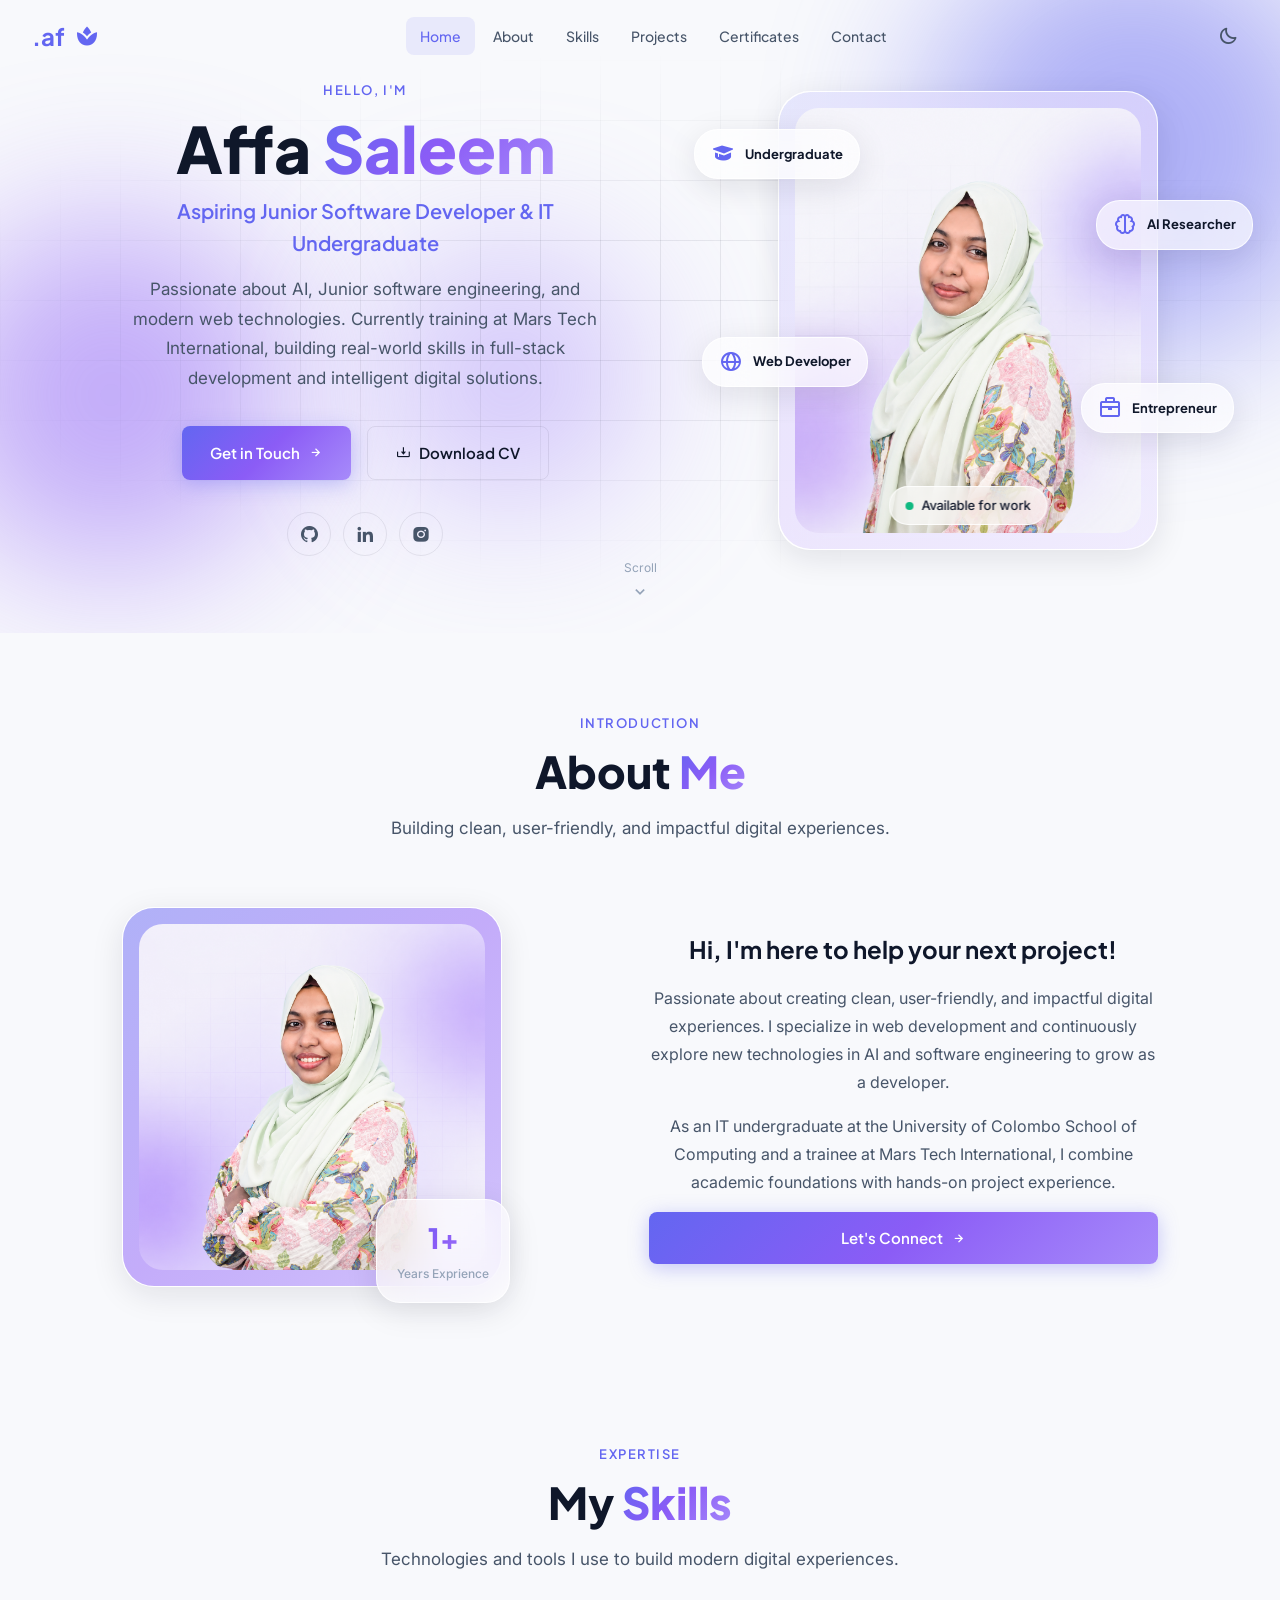
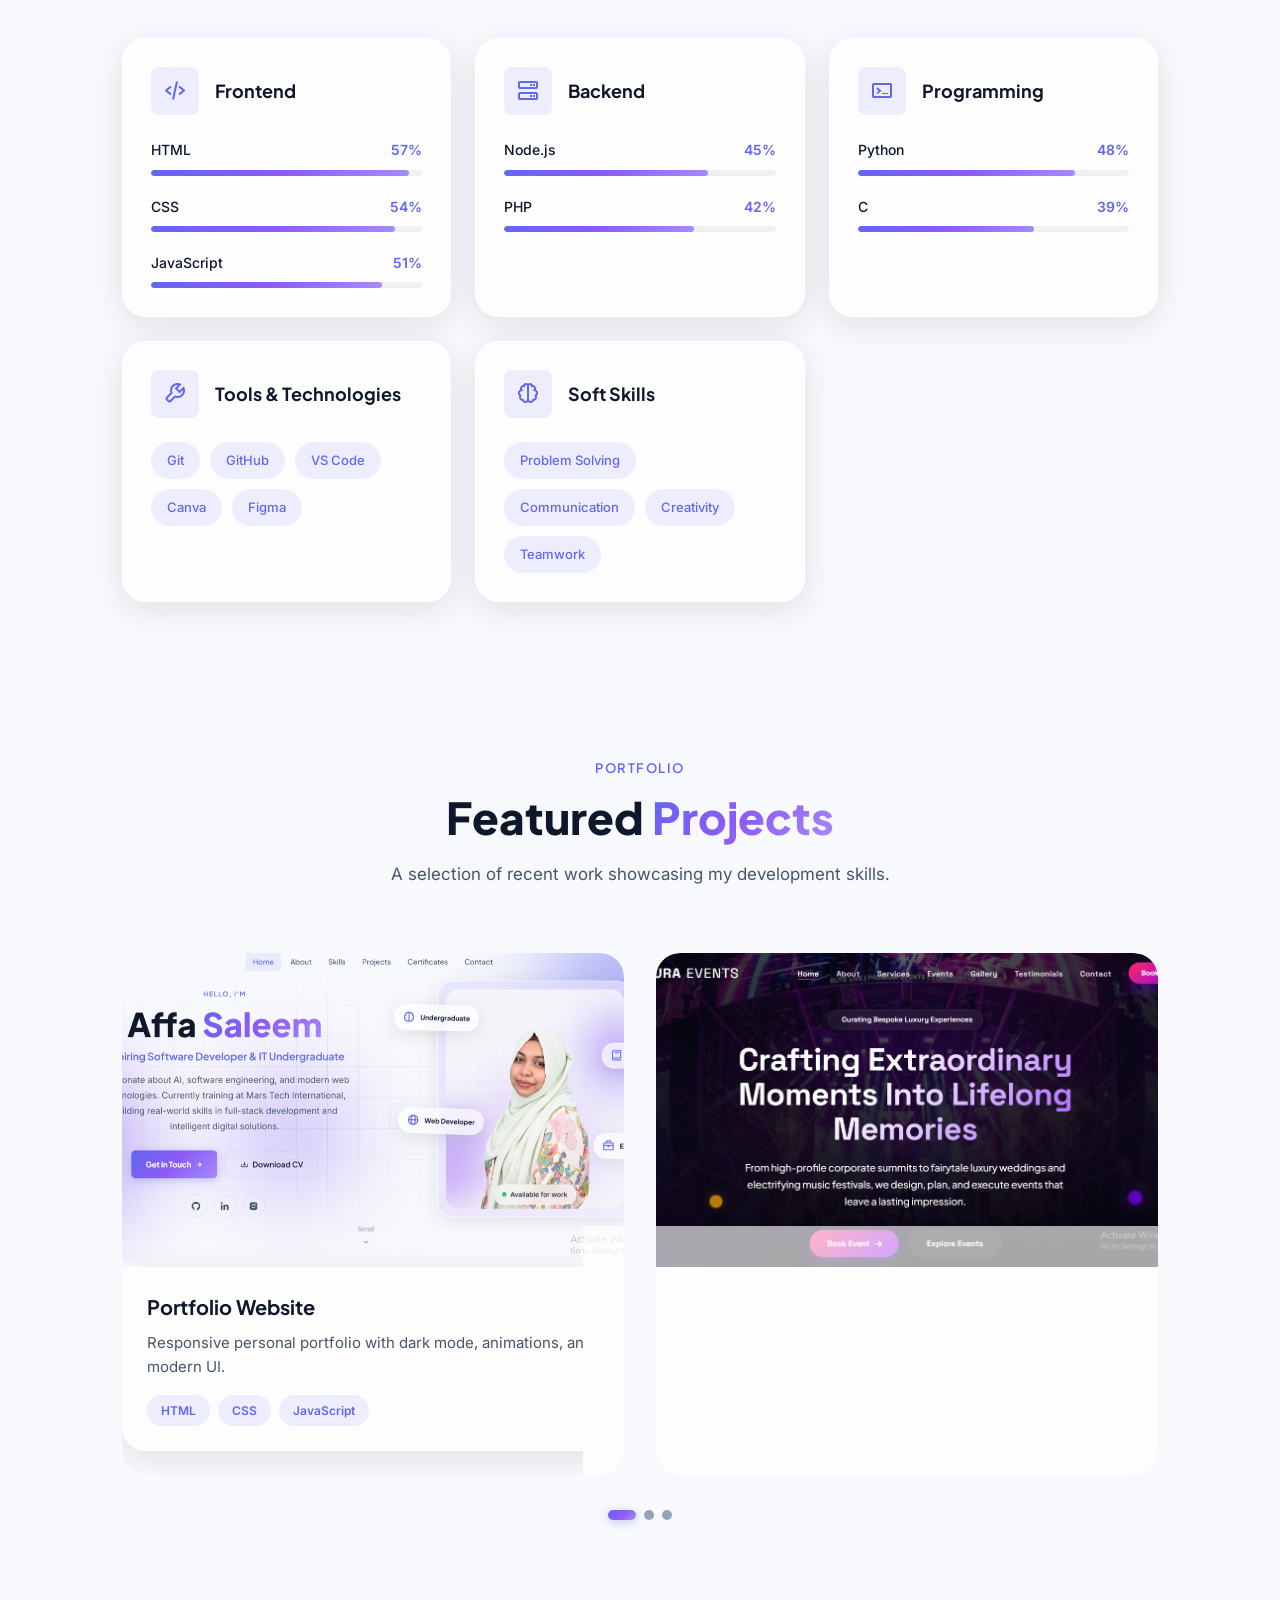
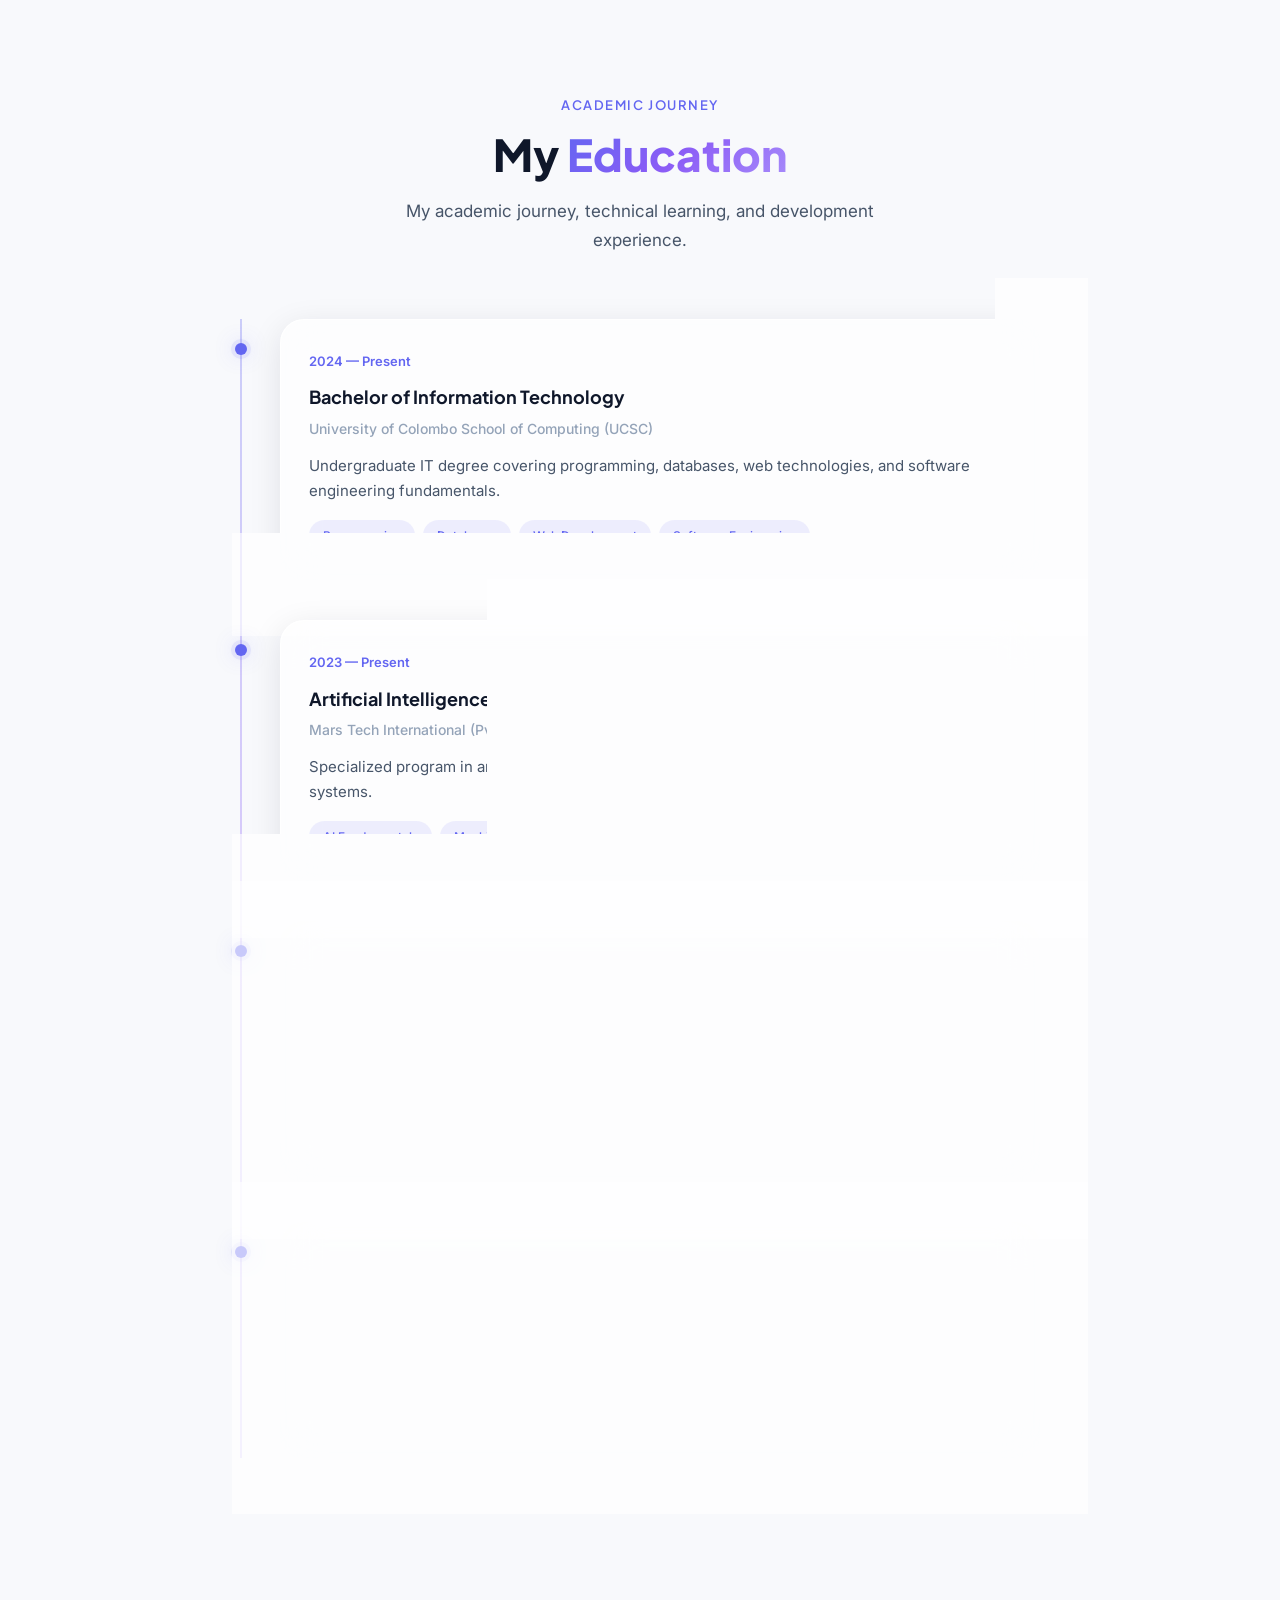
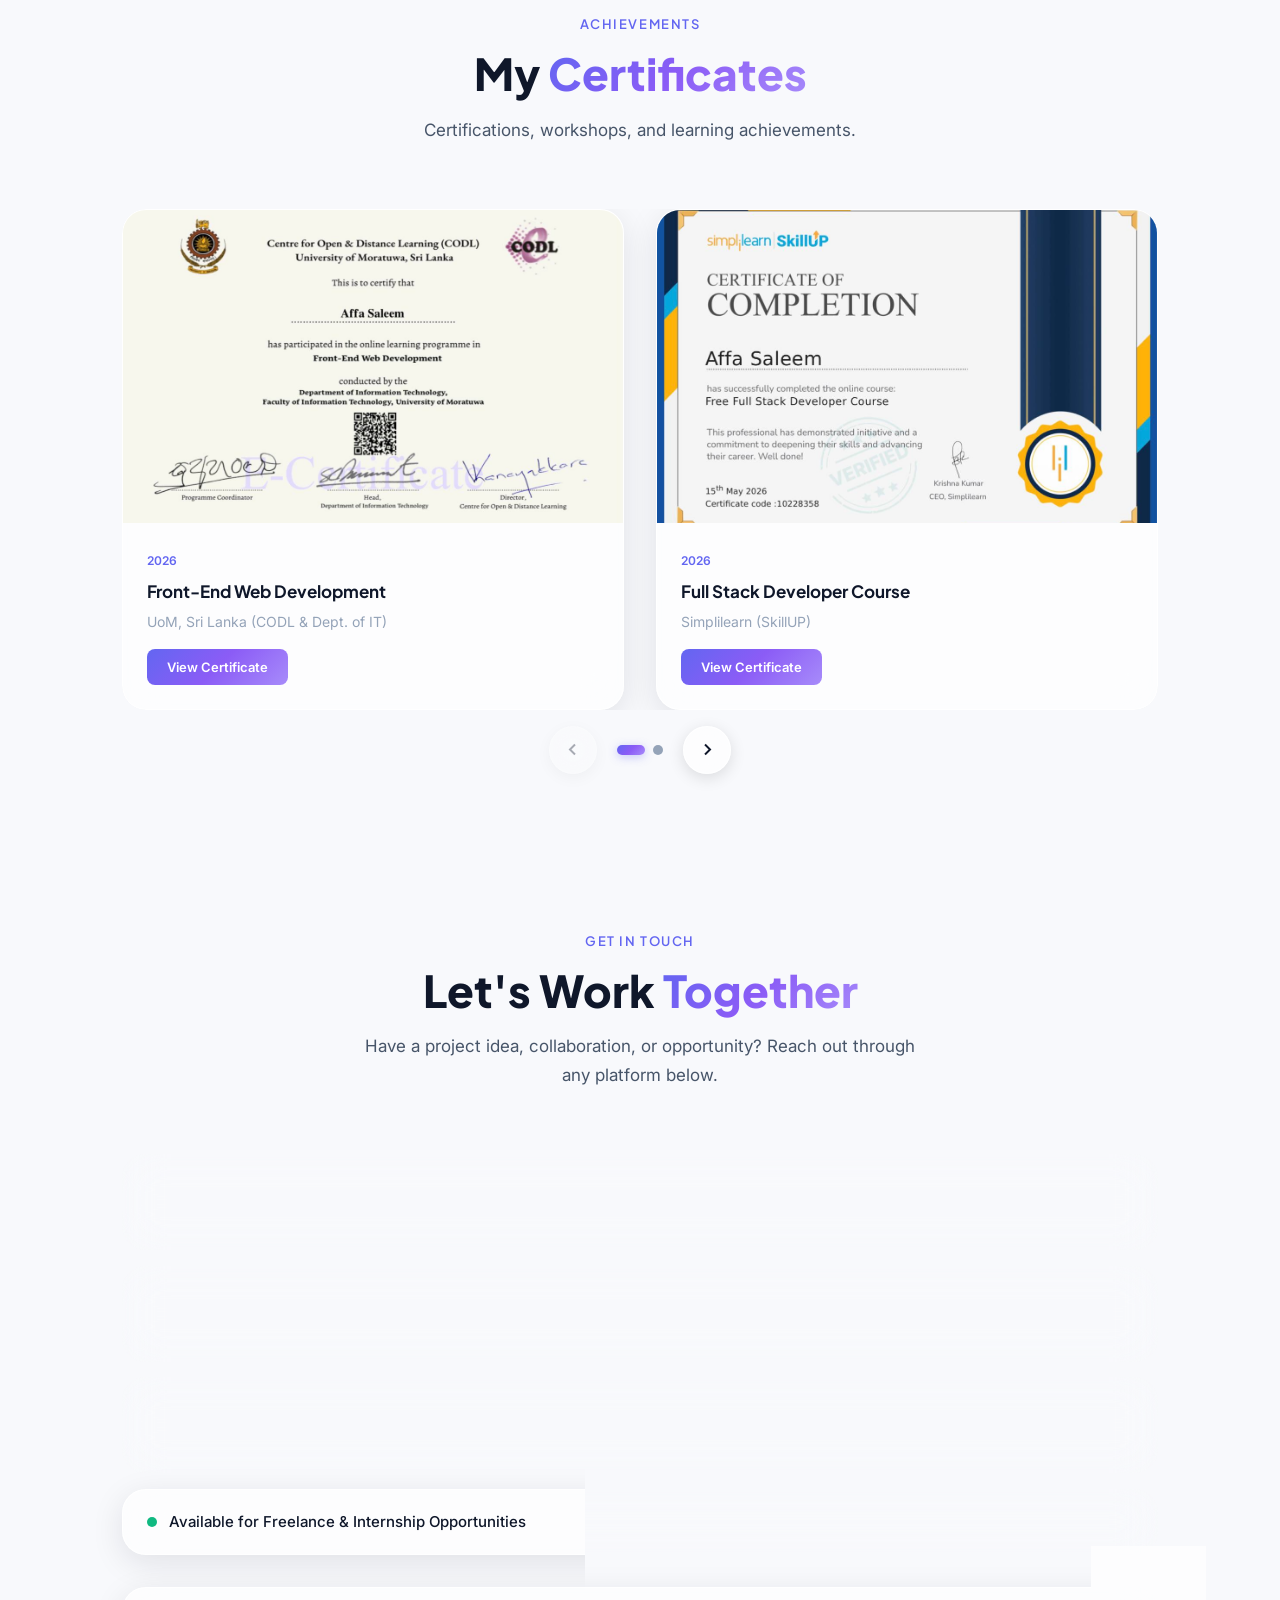
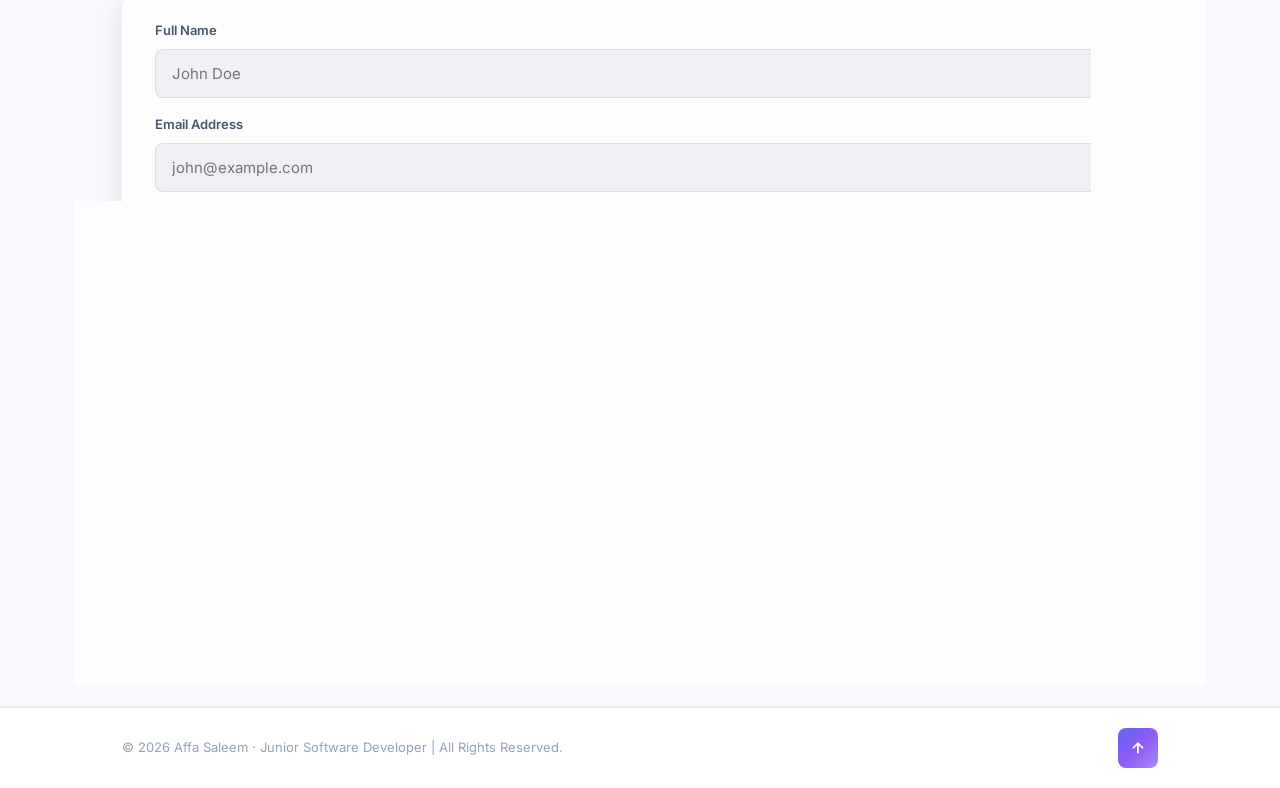
==== commit b9220d2d: "final updates" ====
--- a/index.html
+++ b/index.html
@@ -125,7 +125,7 @@
                             <span>Get in Touch</span>
                             <i class="bx bx-right-arrow-alt"></i>
                         </a>
-                        <a href="Frontend_Developer_CV_Affa_S.pdf" class="btn btn-outline" download>
+                        <a href="./Affa_Saleem_Junior_Software_Developer_Resume.pdf" class="btn btn-outline" download>
                             <i class="bx bx-download"></i>
                             <span>Download CV</span>
                         </a>
@@ -470,7 +470,7 @@
                                     </div>
                                 </div>
                                 <div class="project-info glass">
-                                    <h3>Simon Game Pro/h3>
+                                    <h3>Simon Game Pro</h3>
                                     <p>An interactive memory game that tests pattern recall. 
                                         Players must repeat a growing sequence of colors and sounds, sharpening focus and logic skills.</p>
                                     <div class="project-tech">
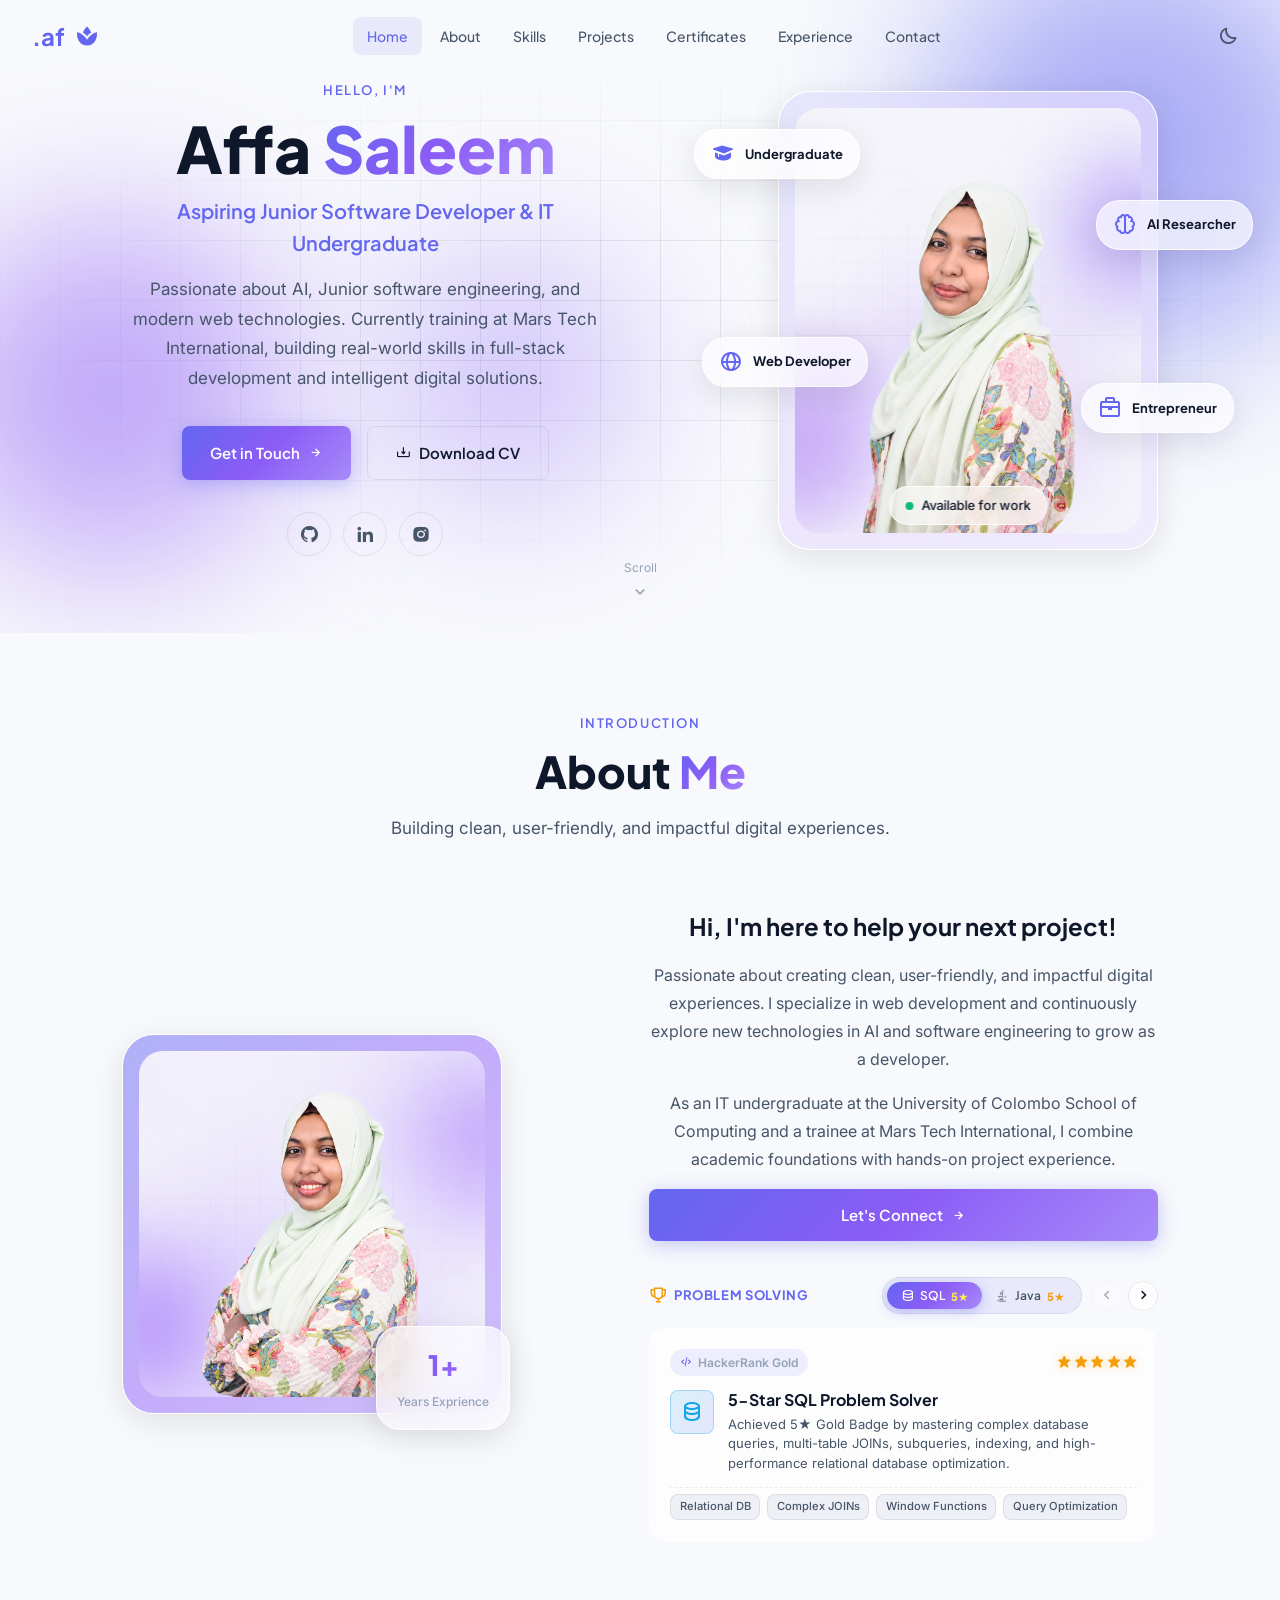
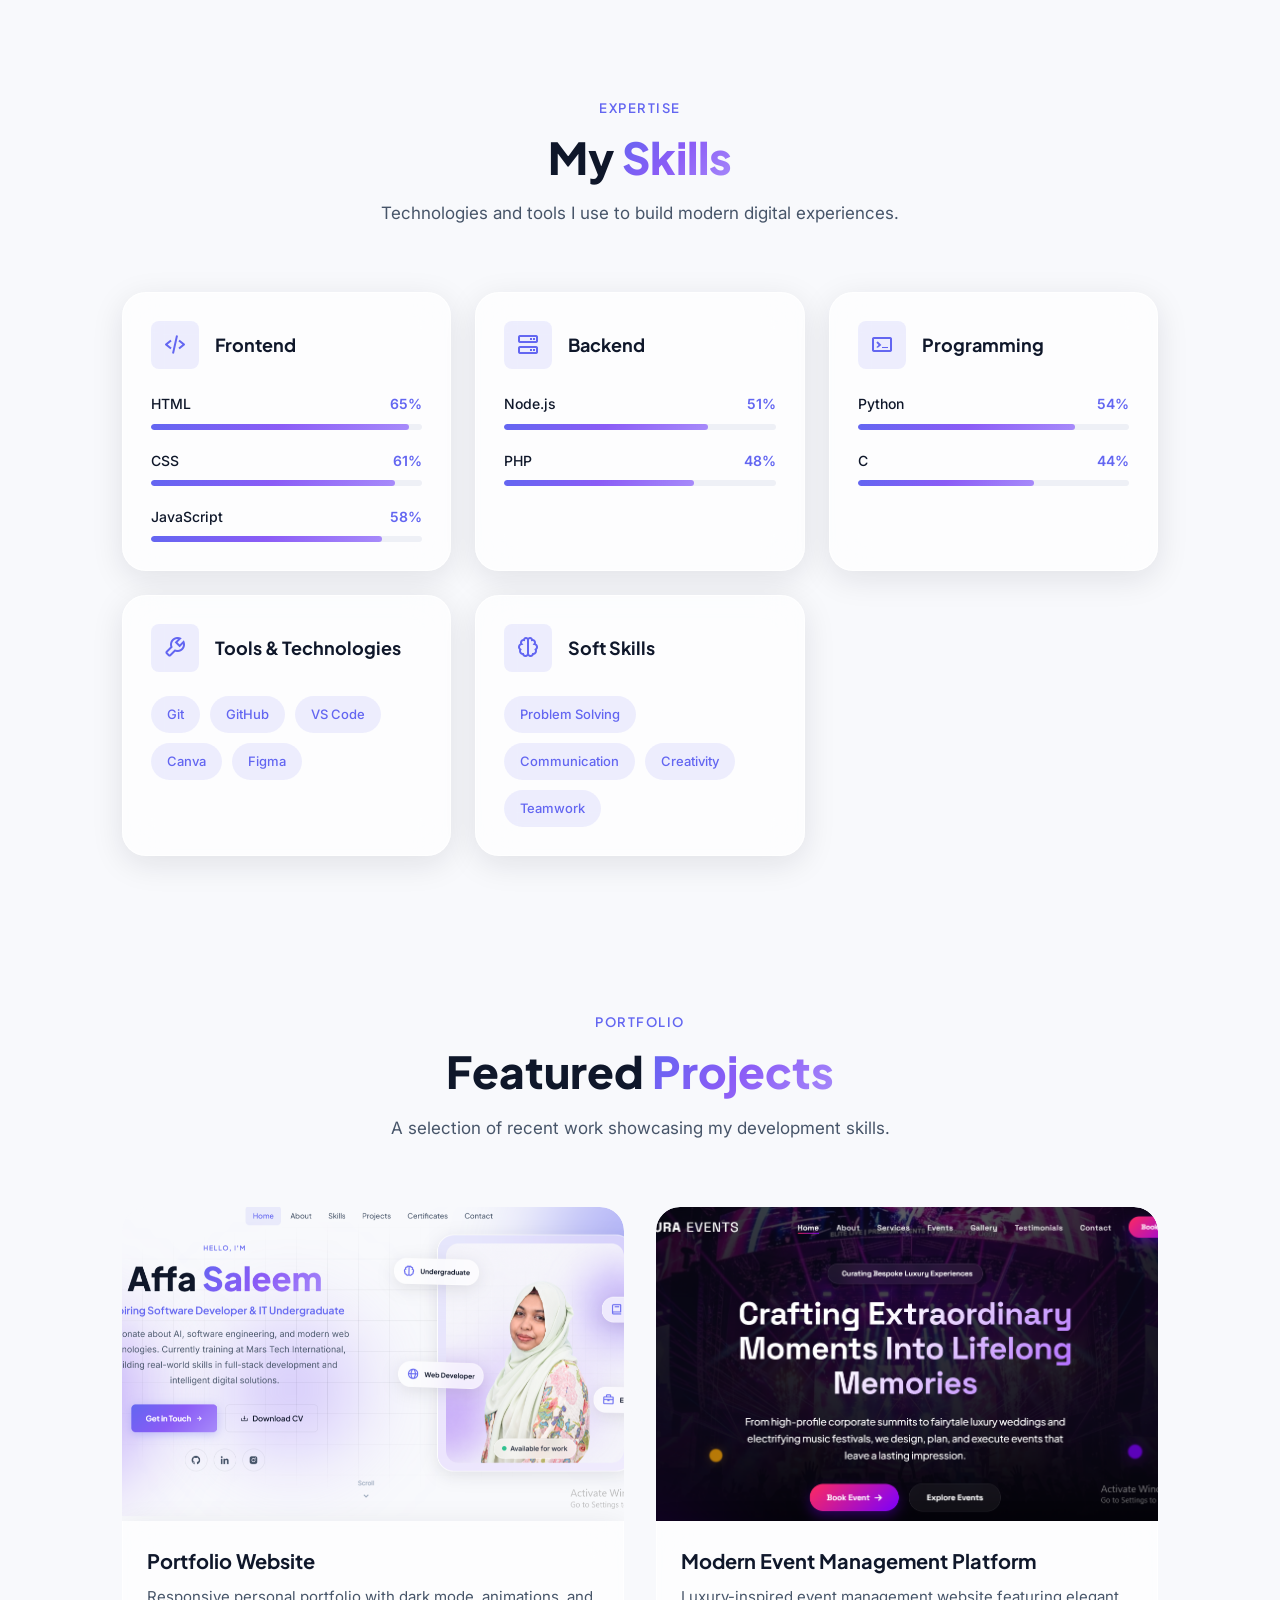
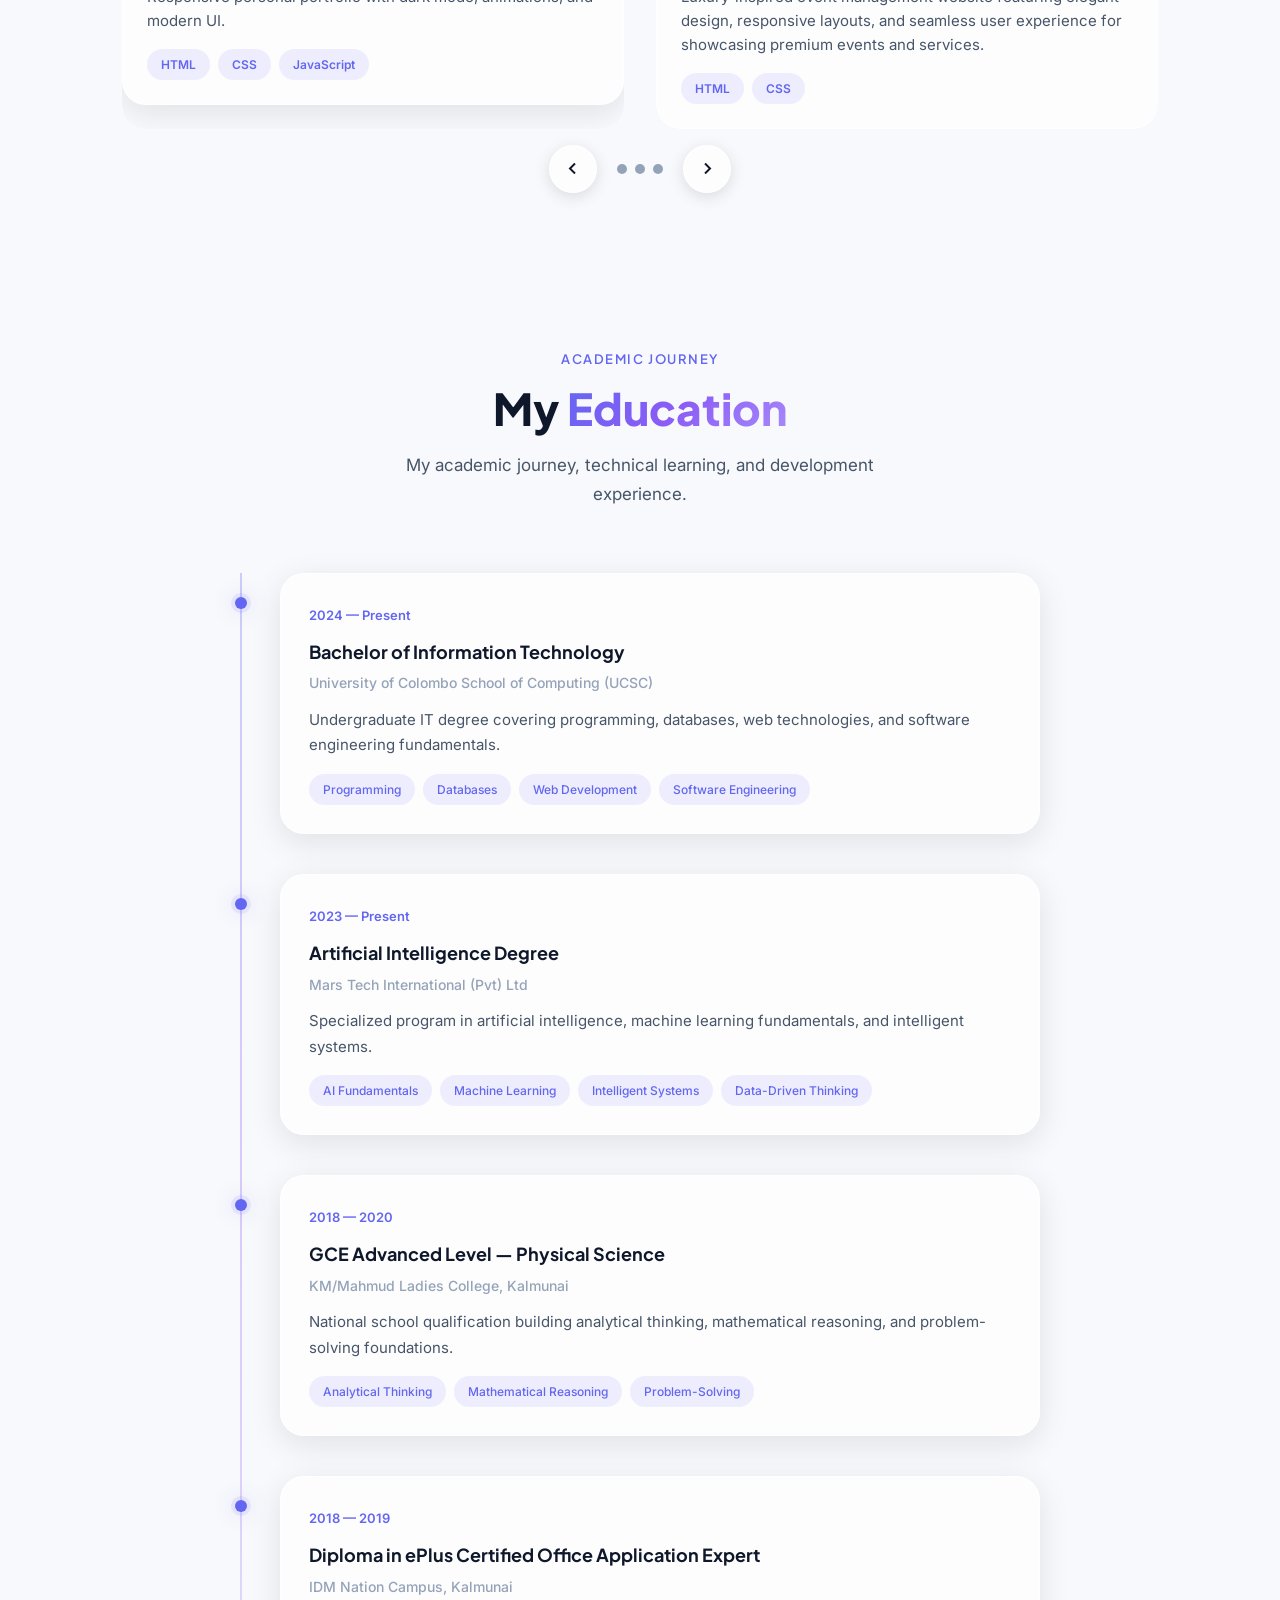
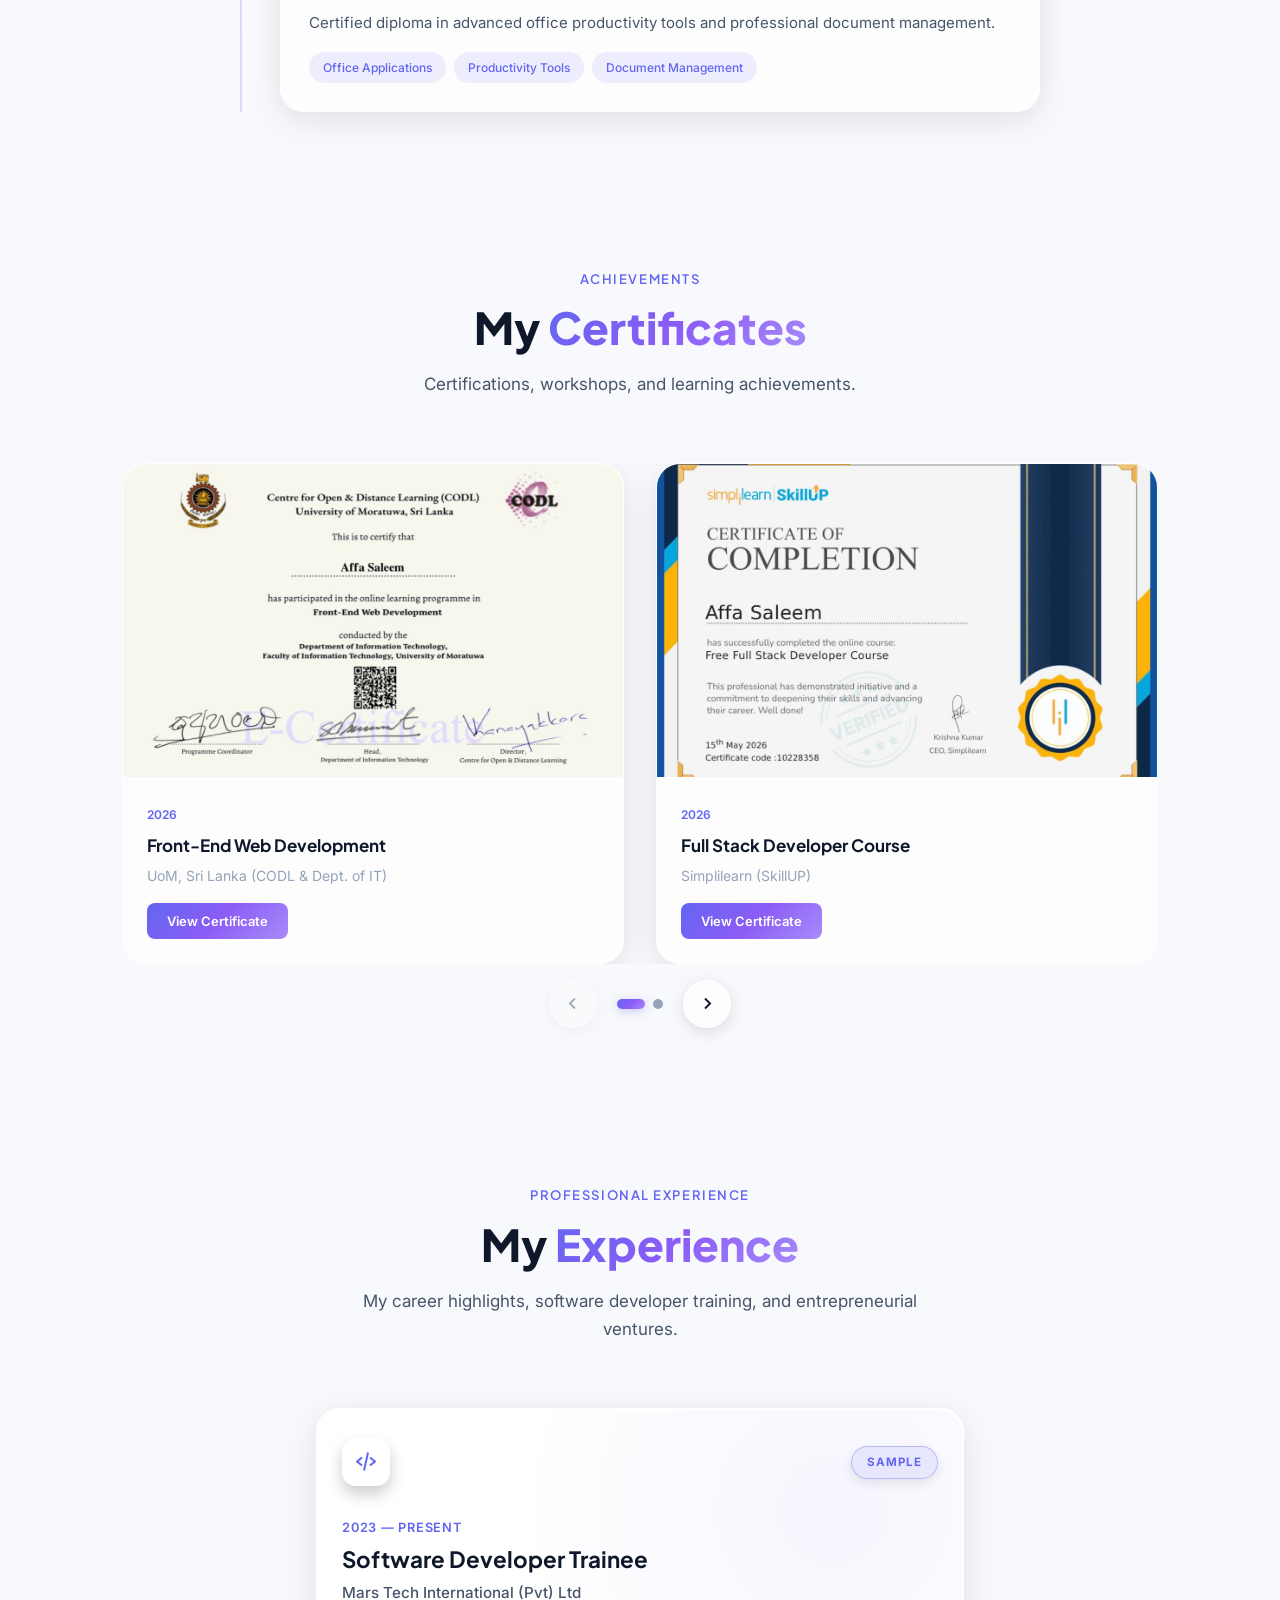
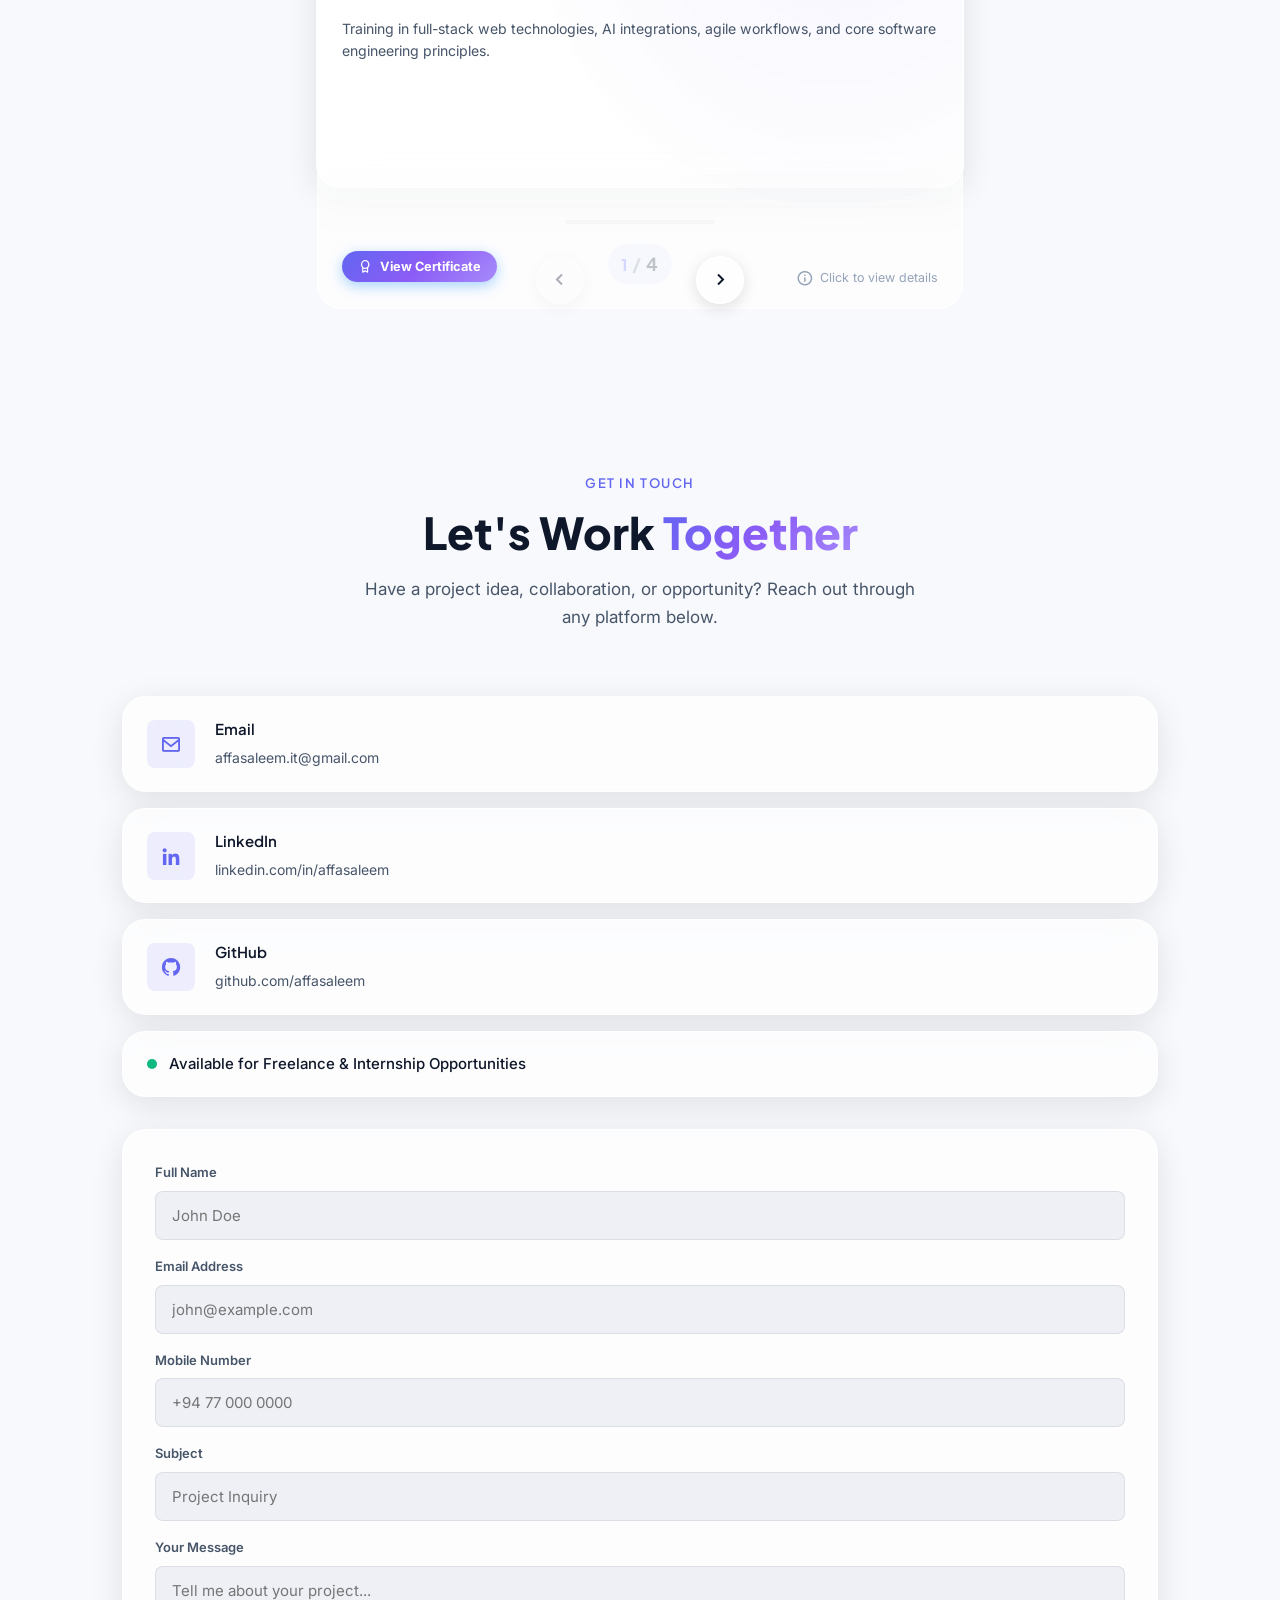
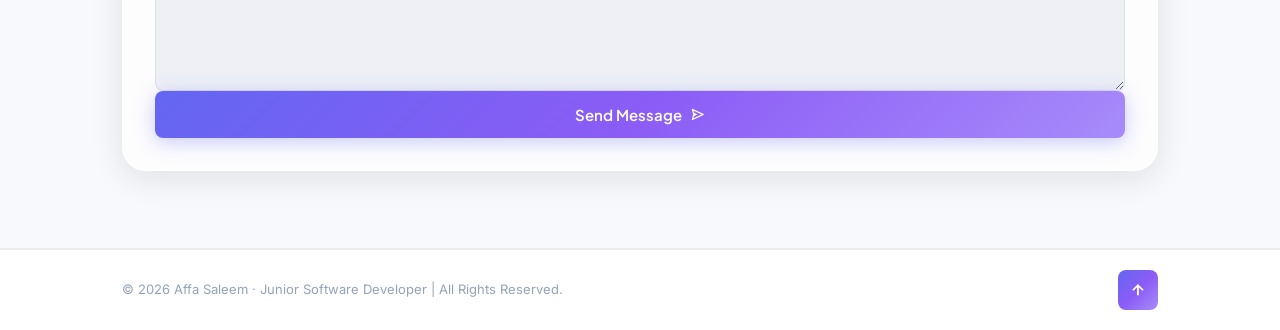
==== commit d961b6e3: "hackerrank post updae" ====
--- a/index.html
+++ b/index.html
@@ -37,6 +37,7 @@
             <a href="#skills" class="nav-link">Skills</a>
             <a href="#projects" class="nav-link">Projects</a>
             <a href="#certificates" class="nav-link">Certificates</a>
+            <a href="#experience" class="nav-link">Experience</a>
             <a href="#contact" class="nav-link">Contact</a>
         </nav>
 
@@ -194,6 +195,97 @@
                             <span>Let's Connect</span>
                             <i class="bx bx-right-arrow-alt"></i>
                         </a>
+
+                        <!-- Mini Problem Solving Posts (5-Star SQL & Java) -->
+                        <div class="about-ps-wrapper">
+                            <div class="about-ps-header">
+                                <span class="ps-header-badge">
+                                    <i class="bx bx-trophy"></i> Problem Solving
+                                </span>
+                                <!-- Custom Swiper Control Buttons -->
+                                <div class="mini-swiper-controls" id="psSwiperControls">
+                                    <div class="mini-swiper-tabs">
+                                        <button class="mini-swiper-tab active" data-index="0" type="button" aria-label="Show SQL 5 Star Badge">
+                                            <i class="bx bx-data"></i> SQL <span>5★</span>
+                                        </button>
+                                        <button class="mini-swiper-tab" data-index="1" type="button" aria-label="Show Java 5 Star Badge">
+                                            <i class="bx bxl-java"></i> Java <span>5★</span>
+                                        </button>
+                                    </div>
+                                    <div class="mini-swiper-arrows">
+                                        <button class="mini-swiper-arrow" id="psPrevBtn" type="button" aria-label="Previous achievement">
+                                            <i class="bx bx-chevron-left"></i>
+                                        </button>
+                                        <button class="mini-swiper-arrow" id="psNextBtn" type="button" aria-label="Next achievement">
+                                            <i class="bx bx-chevron-right"></i>
+                                        </button>
+                                    </div>
+                                </div>
+                            </div>
+
+                            <!-- Swiper Container & Cards -->
+                            <div class="mini-swiper-container" id="psSwiperContainer">
+                                <div class="mini-swiper-track" id="psSwiperTrack">
+                                    <!-- Slide 1: SQL 5 Star Post -->
+                                    <article class="mini-ps-card glass">
+                                        <div class="mini-ps-badge-bar">
+                                            <span class="mini-ps-platform"><i class="bx bx-code-alt"></i> HackerRank Gold</span>
+                                            <div class="mini-ps-stars" aria-label="5 Star Rating">
+                                                <i class="bx bxs-star"></i>
+                                                <i class="bx bxs-star"></i>
+                                                <i class="bx bxs-star"></i>
+                                                <i class="bx bxs-star"></i>
+                                                <i class="bx bxs-star"></i>
+                                            </div>
+                                        </div>
+                                        <div class="mini-ps-content">
+                                            <div class="mini-ps-icon-box sql-icon">
+                                                <i class="bx bx-data"></i>
+                                            </div>
+                                            <div class="mini-ps-text">
+                                                <h4>5-Star SQL Problem Solver</h4>
+                                                <p>Achieved 5★ Gold Badge by mastering complex database queries, multi-table JOINs, subqueries, indexing, and high-performance relational database optimization.</p>
+                                            </div>
+                                        </div>
+                                        <div class="mini-ps-tags">
+                                            <span class="mini-ps-tag">Relational DB</span>
+                                            <span class="mini-ps-tag">Complex JOINs</span>
+                                            <span class="mini-ps-tag">Window Functions</span>
+                                            <span class="mini-ps-tag">Query Optimization</span>
+                                        </div>
+                                    </article>
+
+                                    <!-- Slide 2: Java 5 Star Post -->
+                                    <article class="mini-ps-card glass">
+                                        <div class="mini-ps-badge-bar">
+                                            <span class="mini-ps-platform"><i class="bx bx-code-alt"></i> HackerRank Gold</span>
+                                            <div class="mini-ps-stars" aria-label="5 Star Rating">
+                                                <i class="bx bxs-star"></i>
+                                                <i class="bx bxs-star"></i>
+                                                <i class="bx bxs-star"></i>
+                                                <i class="bx bxs-star"></i>
+                                                <i class="bx bxs-star"></i>
+                                            </div>
+                                        </div>
+                                        <div class="mini-ps-content">
+                                            <div class="mini-ps-icon-box java-icon">
+                                                <i class="bx bxl-java"></i>
+                                            </div>
+                                            <div class="mini-ps-text">
+                                                <h4>5-Star Java Problem Solver</h4>
+                                                <p>Earned 5★ Gold Badge through rigorous algorithmic problem solving, object-oriented design (OOP), data structures, and efficient memory management.</p>
+                                            </div>
+                                        </div>
+                                        <div class="mini-ps-tags">
+                                            <span class="mini-ps-tag">OOP &amp; Architecture</span>
+                                            <span class="mini-ps-tag">Data Structures</span>
+                                            <span class="mini-ps-tag">Algorithms</span>
+                                            <span class="mini-ps-tag">Exception &amp; Streams</span>
+                                        </div>
+                                    </article>
+                                </div>
+                            </div>
+                        </div>
                     </div>
                 </div>
             </div>
@@ -722,6 +814,228 @@
                     </div>
                 </div><!-- /.swiper-wrapper-outer -->
 
+            </div>
+        </section>
+
+        <!-- ==================== EXPERIENCE ==================== -->
+        <section class="experience section" id="experience">
+            <div class="container">
+                <header class="section-header reveal" data-reveal="up">
+                    <p class="section-label">Professional Experience</p>
+                    <h2 class="section-title">My <span class="text-gradient">Experience</span></h2>
+                    <p class="section-desc">
+                        My career highlights, software developer training, and entrepreneurial ventures.
+                    </p>
+                </header>
+
+                <div class="exp-swiper-container reveal" data-reveal="up" id="expSwiper">
+                    <div class="exp-stage-outer" id="expStage" tabindex="0">
+                        <div class="exp-stage-inner">
+
+                            <!-- Card sample: Software Developer Trainee -->
+                            <article class="exp-card glass" tabindex="0">
+                                <div class="exp-card-inner">
+                                    <div class="exp-card-front">
+                                        <div class="exp-card-glow"></div>
+                                        <div class="exp-card-header">
+                                            <div class="exp-icon-wrap">
+                                                <i class="bx bx-code-alt"></i>
+                                            </div>
+                                            <span class="exp-badge">Sample</span>
+                                        </div>
+                                        <div class="exp-card-body">
+                                            <div class="exp-card-body-text">
+                                                <span class="exp-date">2023 — Present</span>
+                                                <h3>Software Developer Trainee</h3>
+                                                <h4>Mars Tech International (Pvt) Ltd</h4>
+                                                <p class="exp-card-desc">Training in full-stack web technologies, AI integrations, agile workflows, and core software engineering principles.</p>
+                                            </div>
+                                        </div>
+                                        <div class="exp-card-footer">
+                                            <button class="exp-cert-btn" type="button" aria-label="View Certificate" data-cert-src="assets/internships/Working_as_a_Software_Engineer_at_a_Start_Up.jpg">
+                                                <i class="bx bx-award"></i> View Certificate
+                                            </button>
+                                            <p class="exp-hint"><i class="bx bx-info-circle"></i> Click to view details</p>
+                                        </div>
+                                    </div>
+                                    <div class="exp-card-back">
+                                        <div class="exp-card-back-header">
+                                            <h3>Key Responsibilities</h3>
+                                            <h4>Mars Tech International</h4>
+                                        </div>
+                                        <ul class="exp-details-list">
+                                            <li>Training in full-stack web technologies &amp; AI-driven integrations.</li>
+                                            <li>Developing real-world projects and collaborating on frontend/backend systems.</li>
+                                            <li>Learning agile developer workflows, GIT version control, and code reviews.</li>
+                                        </ul>
+                                        <span class="exp-flip-back"><i class="bx bx-left-arrow-circle"></i> Click to flip back</span>
+                                    </div>
+                                </div>
+                            </article>
+ 
+                            <!-- Card 1: Walmart Global Tech - Forage -->
+                             <article class="exp-card glass" tabindex="0">
+                                <div class="exp-card-inner">
+                                    <div class="exp-card-front">
+                                        <div class="exp-card-glow"></div>
+                                        <div class="exp-card-header">
+                                            <div class="exp-icon-wrap">
+                                                <i class="bx bx-code-alt"></i>
+                                            </div>
+                                            <span class="exp-badge">Job Simulation</span>
+                                        </div>
+                                        <div class="exp-card-body">
+                                            <div class="exp-card-body-text">
+                                                <span class="exp-date">July 2026</span>
+                                                <h3>Software Engineering Virtual Experience Program</h3>
+                                                <h4>Walmart Global Tech - Forage</h4>
+                                                <p class="exp-card-desc">Completed an advanced software engineering virtual experience involving data structures, software architecture, relational database design, 
+                                                    and data munging through practical industry-inspired engineering tasks.</p>
+                                            </div>
+                                        </div>
+                                        <div class="exp-card-footer">
+                                            <button class="exp-cert-btn" type="button" aria-label="View Certificate" data-cert-src="./assets/internships/Advanced_Software_Engineering_Job.jpg">
+                                                <i class="bx bx-award"></i> View Certificate
+                                            </button>
+                                            <p class="exp-hint"><i class="bx bx-info-circle"></i> Click to view details</p>
+                                        </div>
+                                    </div>
+                                    <div class="exp-card-back">
+                                        <div class="exp-card-back-header">
+                                            <h3>Key Responsibilities</h3>
+                                            <h4>Walmart Global Tech - Forage</h4>
+                                        </div>
+                                        <ul class="exp-details-list">
+                                            <li>Designed and implemented solutions using advanced data structures and algorithms.</li>
+                                            <li>Applied software architecture principles to build scalable and maintainable system designs.</li>
+                                            <li>Created and optimized relational database schemas following normalization best practices.</li>
+                                            <li>Performed data munging and preprocessing to transform raw datasets into usable formats.</li>
+                                            <li>Analyzed engineering problems and proposed efficient technical solutions.</li>
+                                            <li>Followed structured software engineering practices to complete industry-inspired tasks.</li>
+                                        </ul>
+                                        <span class="exp-flip-back"><i class="bx bx-left-arrow-circle"></i> Click to flip back</span>
+                                    </div>
+                                </div>
+                            </article>
+
+                            <!-- Card 2: Skyscanner - Forage -->
+                             <article class="exp-card glass" tabindex="0">
+                                <div class="exp-card-inner">
+                                    <div class="exp-card-front">
+                                        <div class="exp-card-glow"></div>
+                                        <div class="exp-card-header">
+                                            <div class="exp-icon-wrap">
+                                                <i class="bx bx-code-alt"></i>
+                                            </div>
+                                            <span class="exp-badge">Job Simulation</span>
+                                        </div>
+                                        <div class="exp-card-body">
+                                            <div class="exp-card-body-text">
+                                                <span class="exp-date">July 2026</span>
+                                                <h3>Front-End Software Engineering Virtual Experience Program</h3>
+                                                <h4>Skyscanner - Forage</h4>
+                                                <p class="exp-card-desc">Completed a front-end software engineering virtual experience by building 
+                                                    a React-based Backpack web application while applying modern UI development, responsive design, and component-based architecture principles.</p>
+                                            </div>
+                                        </div>
+                                        <div class="exp-card-footer">
+                                            <button class="exp-cert-btn" type="button" aria-label="View Certificate" data-cert-src="assets/internships/Working_as_a_Software_Engineer_at_a_Start_Up.jpg">
+                                                <i class="bx bx-award"></i> View Certificate
+                                            </button>
+                                            <p class="exp-hint"><i class="bx bx-info-circle"></i> Click to view details</p>
+                                        </div>
+                                    </div>
+                                    <div class="exp-card-back">
+                                        <div class="exp-card-back-header">
+                                            <h3>Key Responsibilities</h3>
+                                            <h4>Skyscanner - Forage</h4>
+                                        </div>
+                                        <ul class="exp-details-list">
+                                            <li>Developed a Backpack React web application using React.</li>
+                                            <li>Built reusable and modular UI components following component-based architecture.</li>
+                                            <li>Implemented responsive and user-friendly interface designs.</li>
+                                            <li>Structured application code for readability, maintainability, and scalability.</li>
+                                            <li>Applied front-end development best practices to complete practical engineering tasks.</li>
+                                            <li>Tested and refined application functionality to ensure a smooth user experience.</li>
+                                        </ul>
+                                        <span class="exp-flip-back"><i class="bx bx-left-arrow-circle"></i> Click to flip back</span>
+                                    </div>
+                                </div>
+                            </article>
+
+                            <!-- Card 3: Skyscanner - Forage -->
+                             <article class="exp-card glass" tabindex="0">
+                                <div class="exp-card-inner">
+                                    <div class="exp-card-front">
+                                        <div class="exp-card-glow"></div>
+                                        <div class="exp-card-header">
+                                            <div class="exp-icon-wrap">
+                                                <i class="bx bx-code-alt"></i>
+                                            </div>
+                                            <span class="exp-badge">Job Simulation</span>
+                                        </div>
+                                        <div class="exp-card-body">
+                                            <div class="exp-card-body-text">
+                                                <span class="exp-date">July 2026</span>
+                                                <h3>Front-End Software Engineering Virtual Experience Program</h3>
+                                                <h4>Skyscanner - Forage</h4>
+                                                <p class="exp-card-desc">Completed a front-end software engineering virtual experience by building 
+                                                    a React-based Backpack web application while applying modern UI development, responsive design, and component-based architecture principles.</p>
+                                            </div>
+                                        </div>
+                                        <div class="exp-card-footer">
+                                            <button class="exp-cert-btn" type="button" aria-label="View Certificate" data-cert-src="assets/internships/Working_as_a_Software_Engineer_at_a_Start_Up.jpg">
+                                                <i class="bx bx-award"></i> View Certificate
+                                            </button>
+                                            <p class="exp-hint"><i class="bx bx-info-circle"></i> Click to view details</p>
+                                        </div>
+                                    </div>
+                                    <div class="exp-card-back">
+                                        <div class="exp-card-back-header">
+                                            <h3>Key Responsibilities</h3>
+                                            <h4>Skyscanner - Forage</h4>
+                                        </div>
+                                        <ul class="exp-details-list">
+                                            <li>Developed a Backpack React web application using React.</li>
+                                            <li>Built reusable and modular UI components following component-based architecture.</li>
+                                            <li>Implemented responsive and user-friendly interface designs.</li>
+                                            <li>Structured application code for readability, maintainability, and scalability.</li>
+                                            <li>Applied front-end development best practices to complete practical engineering tasks.</li>
+                                            <li>Tested and refined application functionality to ensure a smooth user experience.</li>
+                                        </ul>
+                                        <span class="exp-flip-back"><i class="bx bx-left-arrow-circle"></i> Click to flip back</span>
+                                    </div>
+                                </div>
+                            </article>
+ 
+                            
+
+                        </div>
+                    </div>
+
+                    <!-- Swiper Controls & Progress -->
+                    <div class="exp-controls-wrapper">
+                        <div class="exp-progress-container">
+                            <div class="exp-progress-bar" id="expProgressBar"></div>
+                        </div>
+                        
+                        <div class="exp-navigation">
+                            <button class="swiper-btn" id="expPrev" aria-label="Previous experience">
+                                <i class="bx bx-chevron-left"></i>
+                            </button>
+                            
+                            <div class="exp-counter">
+                                <span class="exp-current" id="expCurrent">1</span>
+                                <span class="exp-divider">/</span>
+                                <span class="exp-total" id="expTotal">3</span>
+                            </div>
+
+                            <button class="swiper-btn" id="expNext" aria-label="Next experience">
+                                <i class="bx bx-chevron-right"></i>
+                            </button>
+                        </div>
+                    </div>
+                </div>
             </div>
         </section>
 
--- a/css/style.css
+++ b/css/style.css
@@ -89,7 +89,7 @@
     background-color: var(--bg-primary);
     overflow-x: hidden;
     transition: background-color var(--duration) var(--ease),
-                color var(--duration) var(--ease);
+        color var(--duration) var(--ease);
 }
 
 img {
@@ -273,8 +273,8 @@
     padding-inline: clamp(1rem, 4vw, 2rem);
     z-index: 1000;
     transition: background var(--duration) var(--ease),
-                box-shadow var(--duration) var(--ease),
-                backdrop-filter var(--duration) var(--ease);
+        box-shadow var(--duration) var(--ease),
+        backdrop-filter var(--duration) var(--ease);
 }
 
 .header.scrolled {
@@ -475,9 +475,19 @@
 }
 
 @keyframes floatOrb {
-    0%, 100% { transform: translate(0, 0) scale(1); }
-    33% { transform: translate(30px, -20px) scale(1.05); }
-    66% { transform: translate(-20px, 15px) scale(0.95); }
+
+    0%,
+    100% {
+        transform: translate(0, 0) scale(1);
+    }
+
+    33% {
+        transform: translate(30px, -20px) scale(1.05);
+    }
+
+    66% {
+        transform: translate(-20px, 15px) scale(0.95);
+    }
 }
 
 /* Hero layout — mobile first: image above content */
@@ -627,7 +637,7 @@
 } */
 
 /* AI Researcher - Top right */
-.hero-float-card:nth-child(2) { 
+.hero-float-card:nth-child(2) {
     top: 25%;
     right: -25%;
     animation-delay: -1s;
@@ -671,18 +681,41 @@
 }
 
 @keyframes floatImage {
-    0%, 100% { transform: translateY(0); }
-    50% { transform: translateY(-12px); }
+
+    0%,
+    100% {
+        transform: translateY(0);
+    }
+
+    50% {
+        transform: translateY(-12px);
+    }
 }
 
 @keyframes floatCard {
-    0%, 100% { transform: translateY(0) rotate(0deg); }
-    50% { transform: translateY(-8px) rotate(2deg); }
+
+    0%,
+    100% {
+        transform: translateY(0) rotate(0deg);
+    }
+
+    50% {
+        transform: translateY(-8px) rotate(2deg);
+    }
 }
 
 @keyframes pulse {
-    0%, 100% { opacity: 1; transform: scale(1); }
-    50% { opacity: 0.6; transform: scale(1.3); }
+
+    0%,
+    100% {
+        opacity: 1;
+        transform: scale(1);
+    }
+
+    50% {
+        opacity: 0.6;
+        transform: scale(1.3);
+    }
 }
 
 .hero-scroll {
@@ -705,8 +738,15 @@
 }
 
 @keyframes bounceScroll {
-    0%, 100% { transform: translateX(-50%) translateY(0); }
-    50% { transform: translateX(-50%) translateY(6px); }
+
+    0%,
+    100% {
+        transform: translateX(-50%) translateY(0);
+    }
+
+    50% {
+        transform: translateX(-50%) translateY(6px);
+    }
 }
 
 /* --------------------------------------------------------------------------
@@ -839,6 +879,258 @@
 }
 
 /* --------------------------------------------------------------------------
+   ABOUT SECTION — MINI PROBLEM SOLVING SWIPER
+   -------------------------------------------------------------------------- */
+.about-ps-wrapper {
+    margin-top: 2.25rem;
+    width: 100%;
+    max-width: 540px;
+    display: flex;
+    flex-direction: column;
+    gap: 0.875rem;
+}
+
+.about-ps-header {
+    display: flex;
+    align-items: center;
+    justify-content: space-between;
+    gap: 0.75rem;
+    flex-wrap: wrap;
+}
+
+.ps-header-badge {
+    display: inline-flex;
+    align-items: center;
+    gap: 0.4rem;
+    font-family: var(--font-sans);
+    font-size: 0.8125rem;
+    font-weight: 700;
+    letter-spacing: 0.05em;
+    text-transform: uppercase;
+    color: var(--accent);
+}
+
+.ps-header-badge i {
+    font-size: 1.15rem;
+    color: #f59e0b;
+}
+
+/* Custom Swiper Controls */
+.mini-swiper-controls {
+    display: flex;
+    align-items: center;
+    gap: 0.625rem;
+}
+
+.mini-swiper-tabs {
+    display: inline-flex;
+    align-items: center;
+    background: var(--accent-subtle);
+    padding: 0.25rem;
+    border-radius: 2rem;
+    border: 1px solid var(--border);
+}
+
+.mini-swiper-tab {
+    display: inline-flex;
+    align-items: center;
+    gap: 0.35rem;
+    padding: 0.35rem 0.8rem;
+    font-family: var(--font-sans);
+    font-size: 0.75rem;
+    font-weight: 600;
+    color: var(--text-secondary);
+    background: transparent;
+    border: none;
+    border-radius: 1.5rem;
+    cursor: pointer;
+    transition: all var(--duration) var(--ease);
+}
+
+.mini-swiper-tab i {
+    font-size: 0.95rem;
+}
+
+.mini-swiper-tab span {
+    font-size: 0.7rem;
+    color: #f59e0b;
+    font-weight: 800;
+}
+
+.mini-swiper-tab.active {
+    background: var(--gradient);
+    color: #ffffff;
+    box-shadow: 0 3px 12px var(--accent-glow);
+}
+
+.mini-swiper-tab.active span {
+    color: #ffed4a;
+}
+
+.mini-swiper-arrows {
+    display: flex;
+    align-items: center;
+    gap: 0.35rem;
+}
+
+.mini-swiper-arrow {
+    display: inline-flex;
+    align-items: center;
+    justify-content: center;
+    width: 30px;
+    height: 30px;
+    border-radius: 50%;
+    background: var(--glass-bg);
+    border: 1px solid var(--border);
+    color: var(--text-primary);
+    font-size: 1.15rem;
+    cursor: pointer;
+    transition: all var(--duration) var(--ease);
+}
+
+.mini-swiper-arrow:hover:not(:disabled) {
+    background: var(--accent);
+    color: #ffffff;
+    border-color: var(--accent);
+    transform: scale(1.08);
+}
+
+.mini-swiper-arrow:disabled {
+    opacity: 0.35;
+    cursor: not-allowed;
+}
+
+/* Swiper Container */
+.mini-swiper-container {
+    position: relative;
+    overflow: hidden;
+    border-radius: var(--radius-md);
+    width: 100%;
+}
+
+.mini-swiper-track {
+    display: flex;
+    transition: transform 0.45s cubic-bezier(0.25, 1, 0.5, 1);
+    width: 100%;
+}
+
+/* Mini Post Cards */
+.mini-ps-card {
+    flex: 0 0 100%;
+    width: 100%;
+    padding: 1.25rem;
+    border-radius: var(--radius-md);
+    border: 1px solid var(--glass-border);
+    position: relative;
+    box-shadow: var(--shadow-sm);
+    display: flex;
+    flex-direction: column;
+    gap: 0.875rem;
+    transition: transform var(--duration) var(--ease), box-shadow var(--duration) var(--ease), border-color var(--duration) var(--ease);
+}
+
+.mini-ps-card:hover {
+    box-shadow: 0 8px 24px var(--accent-glow);
+    border-color: var(--accent-light);
+}
+
+.mini-ps-badge-bar {
+    display: flex;
+    align-items: center;
+    justify-content: space-between;
+    gap: 0.5rem;
+}
+
+.mini-ps-platform {
+    display: inline-flex;
+    align-items: center;
+    gap: 0.35rem;
+    font-size: 0.75rem;
+    font-weight: 600;
+    color: var(--text-muted);
+    background: var(--accent-subtle);
+    padding: 0.25rem 0.65rem;
+    border-radius: 1rem;
+}
+
+.mini-ps-platform i {
+    color: var(--accent);
+}
+
+.mini-ps-stars {
+    display: inline-flex;
+    align-items: center;
+    gap: 0.15rem;
+    color: #f59e0b;
+    font-size: 0.9rem;
+    filter: drop-shadow(0 0 4px rgba(245, 158, 11, 0.4));
+}
+
+.mini-ps-content {
+    display: flex;
+    align-items: flex-start;
+    gap: 0.875rem;
+}
+
+.mini-ps-icon-box {
+    width: 44px;
+    height: 44px;
+    border-radius: var(--radius-sm);
+    display: flex;
+    align-items: center;
+    justify-content: center;
+    font-size: 1.5rem;
+    flex-shrink: 0;
+}
+
+.sql-icon {
+    background: linear-gradient(135deg, rgba(14, 165, 233, 0.15), rgba(99, 102, 241, 0.15));
+    border: 1px solid rgba(14, 165, 233, 0.3);
+    color: #0ea5e9;
+}
+
+.java-icon {
+    background: linear-gradient(135deg, rgba(249, 115, 22, 0.15), rgba(234, 179, 8, 0.15));
+    border: 1px solid rgba(249, 115, 22, 0.3);
+    color: #f97316;
+}
+
+.mini-ps-text h4 {
+    font-family: var(--font-sans);
+    font-size: 1rem;
+    font-weight: 700;
+    color: var(--text-primary);
+    margin-bottom: 0.25rem;
+    line-height: 1.3;
+}
+
+.mini-ps-text p {
+    font-size: 0.8125rem;
+    color: var(--text-secondary);
+    line-height: 1.5;
+    margin: 0 !important;
+    text-align: left !important;
+}
+
+.mini-ps-tags {
+    display: flex;
+    flex-wrap: wrap;
+    gap: 0.4rem;
+    padding-top: 0.35rem;
+    border-top: 1px dashed var(--border);
+}
+
+.mini-ps-tag {
+    font-size: 0.7rem;
+    font-weight: 500;
+    color: var(--text-secondary);
+    background: var(--bg-tertiary);
+    padding: 0.2rem 0.55rem;
+    border-radius: 0.5rem;
+    border: 1px solid var(--border);
+}
+
+/* --------------------------------------------------------------------------
    SKILLS SECTION
    -------------------------------------------------------------------------- */
 .skills-grid {
@@ -945,7 +1237,8 @@
    -------------------------------------------------------------------------- */
 .swiper-wrapper-outer {
     position: relative;
-    padding-bottom: 4rem; /* space for controls */
+    padding-bottom: 4rem;
+    /* space for controls */
 }
 
 .swiper {
@@ -996,7 +1289,7 @@
     font-size: 1.5rem;
     cursor: pointer;
     transition: all var(--duration) var(--ease);
-    box-shadow: 0 4px 16px rgba(0,0,0,0.12);
+    box-shadow: 0 4px 16px rgba(0, 0, 0, 0.12);
     position: relative;
     overflow: hidden;
 }
@@ -1072,6 +1365,7 @@
     #projectsSwiper .swiper-track {
         gap: 2rem;
     }
+
     #projectsSwiper .swiper-slide {
         flex: 0 0 calc(50% - 1rem);
     }
@@ -1276,6 +1570,7 @@
     #certsSwiper .swiper-track {
         gap: 1.5rem;
     }
+
     #certsSwiper .swiper-slide {
         flex: 0 0 calc(50% - 0.75rem);
     }
@@ -1285,6 +1580,7 @@
     #certsSwiper .swiper-track {
         gap: 2rem;
     }
+
     #certsSwiper .swiper-slide {
         flex: 0 0 calc(50% - 1rem);
     }
@@ -1379,6 +1675,582 @@
 }
 
 /* --------------------------------------------------------------------------
+   EXPERIENCE SECTION — 3D Flip Card Swiper
+   A completely different swiper style: perspective flip cards + progress bar
+   -------------------------------------------------------------------------- */
+
+/* Outer wrapper */
+.exp-swiper {
+    position: relative;
+    max-width: 760px;
+    margin: 0 auto;
+    padding-bottom: 1rem;
+}
+
+/* Slide counter badge */
+.exp-counter {
+    display: inline-flex;
+    align-items: center;
+    gap: 0.25rem;
+    font-family: var(--font-sans);
+    font-size: 0.8125rem;
+    font-weight: 700;
+    color: var(--accent);
+    background: var(--accent-subtle);
+    padding: 0.35rem 0.85rem;
+    border-radius: 2rem;
+    margin-bottom: 2rem;
+    letter-spacing: 0.05em;
+}
+
+.exp-counter span:first-child {
+    color: var(--accent-light);
+    font-size: 1rem;
+}
+
+/* Cards stage — 3D perspective container */
+.exp-stage {
+    position: relative;
+    min-height: 520px;
+    perspective: 1200px;
+    outline: none;
+}
+
+/* Individual flip card */
+.exp-card {
+    position: absolute;
+    inset: 0;
+    border-radius: var(--radius-lg);
+    cursor: pointer;
+    /* 3D rendering */
+    transform-style: preserve-3d;
+    transition:
+        transform 0.7s cubic-bezier(0.4, 0, 0.2, 1),
+        opacity 0.45s ease,
+        scale 0.45s ease,
+        z-index 0s;
+    /* Hidden by default */
+    opacity: 0;
+    scale: 0.9;
+    pointer-events: none;
+    z-index: 0;
+    /* Override glass border-radius */
+    border-radius: var(--radius-lg) !important;
+}
+
+/* Active (current) card */
+.exp-card.exp-active {
+    opacity: 1;
+    scale: 1;
+    pointer-events: all;
+    z-index: 2;
+}
+
+/* Outgoing card (animated away) */
+.exp-card.exp-leaving-left {
+    opacity: 0;
+    transform: translateX(-80px) rotateY(15deg);
+    scale: 0.92;
+    z-index: 1;
+}
+
+.exp-card.exp-leaving-right {
+    opacity: 0;
+    transform: translateX(80px) rotateY(-15deg);
+    scale: 0.92;
+    z-index: 1;
+}
+
+/* Entering from left */
+.exp-card.exp-entering-left {
+    opacity: 0;
+    transform: translateX(80px) rotateY(-15deg);
+    scale: 0.92;
+}
+
+/* Entering from right */
+.exp-card.exp-entering-right {
+    opacity: 0;
+    transform: translateX(-80px) rotateY(15deg);
+    scale: 0.92;
+}
+
+/* Flipped state */
+.exp-card.flipped .exp-card-inner {
+    transform: rotateY(180deg);
+}
+
+/* Card inner — enable backface visibility */
+.exp-card-inner {
+    position: relative;
+    width: 100%;
+    height: 100%;
+    transform-style: preserve-3d;
+    transition: transform 0.65s cubic-bezier(0.4, 0, 0.2, 1);
+    min-height: 500px;
+}
+
+
+/* Front & Back faces */
+.exp-card-front,
+.exp-card-back {
+    position: absolute;
+    inset: 0;
+    padding: 1.5rem;
+    backface-visibility: hidden;
+    -webkit-backface-visibility: hidden;
+    border-radius: var(--radius-lg);
+    overflow: hidden;
+}
+
+/* Front face */
+.exp-card-front {
+    background: var(--glass-bg);
+    backdrop-filter: blur(20px);
+    -webkit-backdrop-filter: blur(20px);
+    border: 1px solid var(--glass-border);
+}
+
+/* Accent gradient bar at top of card */
+.exp-card-accent {
+    position: absolute;
+    top: 0;
+    left: 0;
+    right: 0;
+    height: 4px;
+    background: var(--gradient);
+    border-radius: var(--radius-lg) var(--radius-lg) 0 0;
+}
+
+.exp-card-front {
+    display: flex;
+    flex-direction: column;
+    gap: 1rem;
+}
+
+.exp-card-summary {
+    font-size: 0.95rem;
+    color: var(--text-secondary);
+    line-height: 1.8;
+    max-width: 38rem;
+}
+
+.exp-card-list {
+    list-style: none;
+    display: grid;
+    gap: 0.65rem;
+    margin: 0;
+    padding: 0;
+}
+
+.exp-card-list li {
+    display: flex;
+    align-items: baseline;
+    gap: 0.5rem;
+    font-size: 0.9rem;
+    color: var(--text-secondary);
+    background: rgba(255, 255, 255, 0.08);
+    border: 1px solid rgba(255, 255, 255, 0.1);
+    border-radius: var(--radius-sm);
+    padding: 0.75rem 0.95rem;
+}
+
+.exp-card-list li strong {
+    color: var(--text-primary);
+    min-width: 5.5rem;
+    font-weight: 700;
+}
+
+.exp-card-tags {
+    margin-top: auto;
+}
+
+.exp-card-tags span {
+    padding: 0.45rem 1rem;
+    font-size: 0.78rem;
+    font-weight: 700;
+    color: #fff;
+    background: rgba(10, 132, 255, 0.15);
+    border: 1px solid rgba(255, 255, 255, 0.08);
+    border-radius: 999px;
+    transition: all var(--duration) var(--ease);
+}
+
+.exp-card.exp-active:hover .exp-card-tags span {
+    background: var(--accent);
+    color: #fff;
+}
+
+.exp-card-footer {
+    margin-top: 1rem;
+}
+
+/* Remove unused certificate thumbnail styles for clarity */
+.exp-cert-thumb,
+.exp-cert-img,
+.exp-cert-overlay,
+.exp-cert-label,
+.exp-cert-thumb .exp-card-icon-wrap {
+    display: none !important;
+}
+
+/* Meta row: date + type badge */
+.exp-card-meta {
+    display: flex;
+    align-items: center;
+    gap: 0.75rem;
+    margin-top: 1.5rem;
+    margin-bottom: 0.75rem;
+    flex-wrap: wrap;
+}
+
+.exp-card-date {
+    font-size: 0.8125rem;
+    font-weight: 700;
+    color: var(--accent);
+    font-family: var(--font-sans);
+}
+
+.exp-card-type {
+    font-size: 0.75rem;
+    font-weight: 600;
+    color: #fff;
+    background: var(--gradient);
+    padding: 0.2rem 0.75rem;
+    border-radius: 2rem;
+}
+
+/* Card title */
+.exp-card-title {
+    font-family: var(--font-sans);
+    font-size: clamp(1.05rem, 2.1vw, 1.35rem);
+    font-weight: 800;
+    color: var(--text-primary);
+    margin-bottom: 0.45rem;
+    line-height: 1.2;
+}
+
+/* Company row */
+.exp-card-company {
+    display: flex;
+    align-items: center;
+    gap: 0.5rem;
+    font-size: 0.9375rem;
+    font-weight: 600;
+    color: var(--text-muted);
+    margin-bottom: 1rem;
+}
+
+.exp-card-company i {
+    font-size: 1rem;
+    color: var(--accent);
+}
+
+/* Description */
+.exp-card-desc {
+    font-size: 0.9375rem;
+    color: var(--text-secondary);
+    line-height: 1.75;
+    margin-bottom: 1.25rem;
+}
+
+/* Tags */
+.exp-card-tags {
+    display: flex;
+    flex-wrap: wrap;
+    gap: 0.4rem;
+    margin-bottom: 1rem;
+}
+
+.exp-card-tags span {
+    padding: 0.25rem 0.75rem;
+    font-size: 0.72rem;
+    font-weight: 700;
+    color: #fff;
+    background: rgba(10, 132, 255, 0.16);
+    border: 1px solid rgba(255, 255, 255, 0.1);
+    border-radius: 999px;
+    transition: all var(--duration) var(--ease);
+}
+
+.exp-card.exp-active:hover .exp-card-tags span {
+    background: var(--accent);
+    color: #fff;
+}
+
+/* Card front footer: flip hint + LinkedIn button on same row */
+.exp-card-footer {
+    display: flex;
+    align-items: center;
+    justify-content: space-between;
+    gap: 0.75rem;
+    margin-top: 0.75rem;
+    padding-top: 0.75rem;
+    border-top: 1px solid rgba(255, 255, 255, 0.08);
+}
+
+/* Flip hint */
+.exp-card-hint {
+    display: flex;
+    align-items: center;
+    gap: 0.4rem;
+    font-size: 0.8rem;
+    color: var(--text-muted);
+    font-style: italic;
+    opacity: 0.75;
+    transition: opacity var(--duration) var(--ease);
+}
+
+.exp-card:hover .exp-card-hint {
+    opacity: 1;
+}
+
+.exp-card-hint i {
+    font-size: 1rem;
+    color: var(--accent);
+    animation: spinHint 3s linear infinite;
+}
+
+@keyframes spinHint {
+
+    0%,
+    80% {
+        transform: rotate(0deg);
+    }
+
+    90% {
+        transform: rotate(180deg);
+    }
+
+    100% {
+        transform: rotate(360deg);
+    }
+}
+
+/* LinkedIn button — dark variant (front face) */
+.exp-linkedin-btn {
+    display: inline-flex;
+    align-items: center;
+    gap: 0.4rem;
+    padding: 0.45rem 1rem;
+    font-size: 0.8125rem;
+    font-weight: 700;
+    font-family: var(--font-sans);
+    color: #fff;
+    background: #0a66c2;
+    border-radius: var(--radius-sm);
+    text-decoration: none;
+    white-space: nowrap;
+    flex-shrink: 0;
+    transition: all var(--duration) var(--ease);
+    box-shadow: 0 4px 14px rgba(10, 102, 194, 0.35);
+}
+
+.exp-linkedin-btn i {
+    font-size: 1.125rem;
+    flex-shrink: 0;
+}
+
+.exp-linkedin-btn:hover {
+    background: #004182;
+    transform: translateY(-2px);
+    box-shadow: 0 6px 20px rgba(10, 102, 194, 0.5);
+    color: #fff;
+}
+
+/* LinkedIn button — light variant (back face, white outline) */
+.exp-linkedin-btn--light {
+    background: rgba(255, 255, 255, 0.18);
+    border: 1.5px solid rgba(255, 255, 255, 0.5);
+    color: #fff;
+    box-shadow: none;
+}
+
+.exp-linkedin-btn--light:hover {
+    background: #fff;
+    color: #0a66c2;
+    border-color: #fff;
+    box-shadow: 0 4px 16px rgba(0, 0, 0, 0.15);
+    transform: translateY(-2px);
+}
+
+/* Back face */
+.exp-card-back {
+    background: var(--gradient);
+    transform: rotateY(180deg);
+    color: #fff;
+    display: flex;
+    flex-direction: column;
+    justify-content: center;
+}
+
+/* Back header */
+.exp-card-back-header {
+    display: flex;
+    align-items: center;
+    gap: 0.75rem;
+    font-family: var(--font-sans);
+    font-size: 1.125rem;
+    font-weight: 700;
+    margin-bottom: 1.75rem;
+    color: rgba(255, 255, 255, 0.95);
+}
+
+.exp-card-back-header i {
+    font-size: 1.5rem;
+    color: rgba(255, 255, 255, 0.8);
+}
+
+/* Highlights list on back */
+.exp-highlights {
+    list-style: none;
+    display: flex;
+    flex-direction: column;
+    gap: 0.875rem;
+    margin-bottom: 1.25rem;
+    flex: 1;
+}
+
+.exp-highlights li {
+    display: flex;
+    align-items: center;
+    gap: 0.75rem;
+    font-size: 0.9375rem;
+    font-weight: 500;
+    color: rgba(255, 255, 255, 0.92);
+    padding: 0.6rem 1rem;
+    background: rgba(255, 255, 255, 0.12);
+    border-radius: var(--radius-sm);
+    border: 1px solid rgba(255, 255, 255, 0.2);
+    backdrop-filter: blur(8px);
+    transition: background var(--duration) var(--ease);
+}
+
+.exp-highlights li:hover {
+    background: rgba(255, 255, 255, 0.2);
+}
+
+.exp-highlights li i {
+    font-size: 1.125rem;
+    color: rgba(255, 255, 255, 0.9);
+    flex-shrink: 0;
+    width: 24px;
+    height: 24px;
+    background: rgba(255, 255, 255, 0.2);
+    border-radius: 50%;
+    display: flex;
+    align-items: center;
+    justify-content: center;
+}
+
+/* Back footer row: company name + LinkedIn button */
+.exp-card-back-footer {
+    display: flex;
+    align-items: center;
+    justify-content: space-between;
+    gap: 0.75rem;
+    border-top: 1px solid rgba(255, 255, 255, 0.2);
+    padding-top: 1rem;
+    flex-wrap: wrap;
+}
+
+/* Company name on back */
+.exp-card-back-company {
+    font-family: var(--font-sans);
+    font-size: 0.8125rem;
+    font-weight: 600;
+    color: rgba(255, 255, 255, 0.65);
+    letter-spacing: 0.04em;
+    text-transform: uppercase;
+}
+
+/* Navigation Controls */
+.exp-controls {
+    display: flex;
+    align-items: center;
+    gap: 1.25rem;
+    margin-top: 1.75rem;
+    justify-content: center;
+}
+
+/* Prev/Next buttons — diamond/rhombus style */
+.exp-nav-btn {
+    display: flex;
+    align-items: center;
+    justify-content: center;
+    width: 48px;
+    height: 48px;
+    background: var(--glass-bg);
+    backdrop-filter: blur(12px);
+    -webkit-backdrop-filter: blur(12px);
+    border: 1.5px solid var(--glass-border);
+    border-radius: var(--radius-sm);
+    color: var(--text-primary);
+    font-size: 1.5rem;
+    cursor: pointer;
+    transition: all var(--duration) var(--ease);
+    box-shadow: 0 4px 16px rgba(0, 0, 0, 0.1);
+    transform: rotate(45deg);
+    flex-shrink: 0;
+}
+
+.exp-nav-btn i {
+    transform: rotate(-45deg);
+}
+
+.exp-nav-btn:hover {
+    background: var(--gradient);
+    border-color: transparent;
+    color: #fff;
+    box-shadow: 0 6px 24px var(--accent-glow);
+    transform: rotate(45deg) scale(1.1);
+}
+
+.exp-nav-btn:disabled {
+    opacity: 0.3;
+    cursor: default;
+    pointer-events: none;
+}
+
+/* Progress track */
+.exp-progress-track {
+    flex: 1;
+    max-width: 280px;
+    height: 4px;
+    background: var(--bg-tertiary);
+    border-radius: 4px;
+    overflow: hidden;
+    position: relative;
+}
+
+.exp-progress-bar {
+    height: 100%;
+    background: var(--gradient);
+    border-radius: 4px;
+    transition: width 0.55s cubic-bezier(0.4, 0, 0.2, 1);
+    box-shadow: 0 0 8px var(--accent-glow);
+}
+
+/* Flip note */
+.exp-flip-note {
+    text-align: center;
+    margin-top: 0.875rem;
+    font-size: 0.8125rem;
+    color: var(--text-muted);
+    display: flex;
+    align-items: center;
+    justify-content: center;
+    gap: 0.4rem;
+}
+
+.exp-flip-note i {
+    font-size: 1rem;
+    color: var(--accent);
+}
+
+
+
+/* --------------------------------------------------------------------------
    CONTACT SECTION
    -------------------------------------------------------------------------- */
 
@@ -1626,8 +2498,15 @@
 }
 
 @keyframes modalIn {
-    from { opacity: 0; transform: scale(0.9) translateY(20px); }
-    to { opacity: 1; transform: scale(1) translateY(0); }
+    from {
+        opacity: 0;
+        transform: scale(0.9) translateY(20px);
+    }
+
+    to {
+        opacity: 1;
+        transform: scale(1) translateY(0);
+    }
 }
 
 .modal-close {
@@ -1659,13 +2538,13 @@
 
 .modal-image img {
     width: 100%;
-    max-height: 400px;
+    max-height: 80vh;
     object-fit: contain;
-    background: var(--bg-tertiary);
+    display: block;
 }
 
 .modal-details {
-    padding: 2rem;
+    display: none !important;
 }
 
 .modal-year {
@@ -1697,9 +2576,459 @@
 }
 
 /* --------------------------------------------------------------------------
+   EXPERIENCE SECTION & 3D FLIP CARD SWIPER
+   -------------------------------------------------------------------------- */
+.experience {
+    background-color: var(--bg-primary);
+    overflow: hidden;
+}
+
+.exp-swiper-container {
+    max-width: 680px;
+    margin: 0 auto;
+    position: relative;
+    padding-inline: 1rem;
+}
+
+/* 3D stage layout */
+.exp-stage-outer {
+    position: relative;
+    width: 100%;
+    height: 380px;
+    perspective: 1500px;
+    outline: none;
+}
+
+.exp-stage-inner {
+    position: relative;
+    width: 100%;
+    height: 100%;
+}
+
+/* Experience card default states */
+.exp-card {
+    position: absolute;
+    inset: 0;
+    width: 100%;
+    height: 100%;
+    border-radius: var(--radius-lg);
+    cursor: pointer;
+    visibility: hidden;
+    opacity: 0;
+    pointer-events: none;
+    transition: transform 0.7s cubic-bezier(0.25, 1, 0.5, 1),
+        opacity 0.7s cubic-bezier(0.25, 1, 0.5, 1),
+        visibility 0.7s var(--ease);
+    z-index: 1;
+}
+
+/* Active card state (normal centered) */
+.exp-card.exp-active {
+    visibility: visible;
+    opacity: 1;
+    pointer-events: auto;
+    z-index: 5;
+    transform: translate3d(0, 0, 0) scale(1) rotateY(0);
+}
+
+/* Exit slide animations (direction next) */
+.exp-card.exp-leaving-left {
+    visibility: visible;
+    opacity: 0;
+    pointer-events: none;
+    z-index: 3;
+    transform: translate3d(-150px, 0, -100px) rotateY(-15deg);
+}
+
+/* Enter slide animations (direction next) */
+.exp-card.exp-entering-left {
+    visibility: visible;
+    opacity: 0;
+    pointer-events: none;
+    z-index: 4;
+    transform: translate3d(150px, 0, -100px) rotateY(15deg);
+}
+
+/* Exit slide animations (direction prev) */
+.exp-card.exp-leaving-right {
+    visibility: visible;
+    opacity: 0;
+    pointer-events: none;
+    z-index: 3;
+    transform: translate3d(150px, 0, -100px) rotateY(15deg);
+}
+
+/* Enter slide animations (direction prev) */
+.exp-card.exp-entering-right {
+    visibility: visible;
+    opacity: 0;
+    pointer-events: none;
+    z-index: 4;
+    transform: translate3d(-150px, 0, -100px) rotateY(-15deg);
+}
+
+/* Card 3D Flip mechanics */
+.exp-card-inner {
+    position: relative;
+    width: 100%;
+    height: 100%;
+    transition: transform 0.8s cubic-bezier(0.4, 0, 0.2, 1);
+    transform-style: preserve-3d;
+}
+
+.exp-card.flipped .exp-card-inner {
+    transform: rotateY(180deg);
+}
+
+.exp-card-front,
+.exp-card-back {
+    position: absolute;
+    inset: 0;
+    width: 100%;
+    height: 100%;
+    backface-visibility: hidden;
+    -webkit-backface-visibility: hidden;
+    border-radius: var(--radius-lg);
+    overflow: hidden;
+    display: flex;
+    flex-direction: column;
+    box-sizing: border-box;
+}
+
+/* Front face styling without card images */
+.exp-card-front {
+    background: var(--glass-bg);
+    border: 1.5px solid var(--glass-border);
+    backdrop-filter: blur(20px);
+    -webkit-backdrop-filter: blur(20px);
+    padding: 1.75rem 1.5rem 1.25rem 1.5rem;
+    display: flex;
+    flex-direction: column;
+    justify-content: space-between;
+}
+
+.exp-card-back {
+    background: var(--glass-bg);
+    border: 1.5px solid var(--glass-border);
+    backdrop-filter: blur(20px);
+    -webkit-backdrop-filter: blur(20px);
+    transform: rotateY(180deg);
+    padding: 2.25rem;
+    justify-content: space-between;
+}
+
+/* Card Header: Icon + Badge */
+.exp-card-header {
+    display: flex;
+    align-items: center;
+    justify-content: space-between;
+    width: 100%;
+    margin-bottom: 1rem;
+    z-index: 3;
+}
+
+.exp-card-front .exp-icon-wrap {
+    display: flex;
+    align-items: center;
+    justify-content: center;
+    width: 48px;
+    height: 48px;
+    border-radius: 14px;
+    background: rgba(255, 255, 255, 0.05);
+    color: var(--accent);
+    font-size: 1.5rem;
+    border: 1px solid rgba(255, 255, 255, 0.12);
+    box-shadow: 0 8px 16px rgba(0, 0, 0, 0.2);
+    transition: transform var(--duration) var(--ease), box-shadow var(--duration) var(--ease);
+}
+
+.exp-card.exp-active:hover .exp-icon-wrap {
+    transform: translateY(-3px) scale(1.05);
+    box-shadow: 0 12px 20px rgba(0, 0, 0, 0.3), 0 0 0 1px var(--accent-subtle);
+    color: var(--accent-light, var(--accent));
+}
+
+.exp-card-front .exp-badge {
+    display: inline-flex;
+    align-items: center;
+    padding: 0.4rem 0.95rem;
+    font-size: 0.72rem;
+    font-weight: 700;
+    color: var(--accent);
+    background: var(--accent-subtle);
+    backdrop-filter: blur(12px);
+    -webkit-backdrop-filter: blur(12px);
+    border: 1px solid var(--accent-glow);
+    border-radius: 30px;
+    text-transform: uppercase;
+    letter-spacing: 0.08em;
+    box-shadow: 0 4px 12px rgba(0, 0, 0, 0.1);
+}
+
+.exp-card-body {
+    padding: 0;
+    flex: 1 1 auto;
+    display: flex;
+    flex-direction: column;
+    justify-content: flex-start;
+    position: relative;
+    z-index: 2;
+}
+
+.exp-card-body-text {
+    display: flex;
+    flex-direction: column;
+    gap: 0.4rem;
+}
+
+.exp-card-desc {
+    font-size: 0.88rem;
+    color: var(--text-secondary);
+    line-height: 1.6;
+    margin-top: 0.4rem;
+    margin-bottom: 0;
+}
+
+.exp-card-footer {
+    display: flex;
+    align-items: center;
+    justify-content: space-between;
+    gap: 0.75rem;
+    margin-top: 1rem;
+    padding-top: 0.85rem;
+    border-top: 1px solid rgba(255, 255, 255, 0.08);
+    z-index: 3;
+}
+
+/* View Certificate Button */
+.exp-cert-btn {
+    display: inline-flex;
+    align-items: center;
+    gap: 0.45rem;
+    padding: 0.5rem 1rem;
+    font-size: 0.8rem;
+    font-weight: 700;
+    color: #fff;
+    background: var(--gradient);
+    border: none;
+    border-radius: 30px;
+    cursor: pointer;
+    transition: all var(--duration) var(--ease);
+    box-shadow: 0 4px 14px rgba(10, 132, 255, 0.35);
+}
+
+.exp-cert-btn:hover {
+    transform: translateY(-2px);
+    box-shadow: 0 6px 20px rgba(10, 132, 255, 0.5);
+    filter: brightness(1.1);
+}
+
+.exp-cert-btn i {
+    font-size: 0.95rem;
+}
+
+/* Premium gradient border overlay on hover (similar to certificates) */
+.exp-card-front::after,
+.exp-card-back::after {
+    content: '';
+    position: absolute;
+    inset: 0;
+    border-radius: var(--radius-lg);
+    border: 1.5px solid transparent;
+    background: var(--gradient) border-box;
+    -webkit-mask: linear-gradient(#fff 0 0) padding-box, linear-gradient(#fff 0 0);
+    mask: linear-gradient(#fff 0 0) padding-box, linear-gradient(#fff 0 0);
+    -webkit-mask-composite: destination-out;
+    mask-composite: exclude;
+    opacity: 0;
+    transition: opacity var(--duration) var(--ease);
+    pointer-events: none;
+    z-index: 4;
+}
+
+.exp-card.exp-active:hover .exp-card-front::after,
+.exp-card.exp-active:hover .exp-card-back::after {
+    opacity: 1;
+}
+
+.exp-card-glow {
+    position: absolute;
+    inset: 0;
+    background: radial-gradient(circle at 80% 20%, var(--accent-subtle), transparent 50%);
+    opacity: 0.6;
+    pointer-events: none;
+    z-index: 1;
+    transition: opacity var(--duration) var(--ease);
+}
+
+.exp-card.exp-active:hover .exp-card-glow {
+    opacity: 0.9;
+}
+
+/* Typography & Layout details */
+.exp-date {
+    display: inline-flex;
+    align-items: center;
+    gap: 0.35rem;
+    font-size: 0.8rem;
+    font-weight: 600;
+    color: var(--accent);
+    text-transform: uppercase;
+    letter-spacing: 0.06em;
+}
+
+.exp-card-body h3 {
+    font-family: var(--font-sans);
+    font-size: clamp(1.2rem, 2.5vw, 1.4rem);
+    font-weight: 700;
+    line-height: 1.3;
+    color: var(--text-primary);
+    margin: 0;
+}
+
+.exp-card-body h4 {
+    font-size: 0.95rem;
+    font-weight: 500;
+    color: var(--text-secondary);
+    margin: 0;
+}
+
+.exp-hint {
+    display: flex;
+    align-items: center;
+    gap: 0.4rem;
+    font-size: 0.78rem;
+    color: var(--text-muted);
+    margin-top: 0.75rem;
+    padding-top: 0.65rem;
+    border-top: 1px solid rgba(255, 255, 255, 0.05);
+    transition: color var(--duration) var(--ease);
+}
+
+.exp-card.exp-active:hover .exp-hint {
+    color: var(--accent);
+}
+
+.exp-hint i {
+    font-size: 1.1rem;
+    transition: transform var(--duration) var(--ease);
+}
+
+.exp-card.exp-active:hover .exp-hint i {
+    transform: translateX(3px);
+}
+
+/* Back Face Elements */
+.exp-card-back-header {
+    margin-bottom: 1rem;
+}
+
+.exp-card-back-header h3 {
+    font-family: var(--font-sans);
+    font-size: 1.125rem;
+    font-weight: 700;
+    color: var(--text-primary);
+    margin-bottom: 0.25rem;
+}
+
+.exp-card-back-header h4 {
+    font-size: 0.875rem;
+    font-weight: 500;
+    color: var(--accent);
+}
+
+.exp-details-list {
+    flex-grow: 1;
+    display: flex;
+    flex-direction: column;
+    gap: 0.75rem;
+    margin-bottom: 1rem;
+}
+
+.exp-details-list li {
+    font-size: 0.9125rem;
+    color: var(--text-secondary);
+    position: relative;
+    padding-left: 1.25rem;
+    line-height: 1.5;
+}
+
+.exp-details-list li::before {
+    content: '→';
+    position: absolute;
+    left: 0;
+    top: 0;
+    color: var(--accent);
+    font-weight: 700;
+}
+
+.exp-flip-back {
+    display: flex;
+    align-items: center;
+    gap: 0.375rem;
+    font-size: 0.8125rem;
+    color: var(--accent);
+    font-weight: 600;
+    margin-top: auto;
+}
+
+/* Controls & Navigation styling */
+.exp-controls-wrapper {
+    display: flex;
+    flex-direction: column;
+    align-items: center;
+    gap: 1.25rem;
+    margin-top: 2rem;
+}
+
+.exp-progress-container {
+    width: 150px;
+    height: 4px;
+    background: var(--border);
+    border-radius: 2px;
+    overflow: hidden;
+}
+
+.exp-progress-bar {
+    height: 100%;
+    width: 0%;
+    background: var(--gradient);
+    transition: width 0.4s var(--ease);
+    border-radius: 2px;
+}
+
+.exp-navigation {
+    display: flex;
+    align-items: center;
+    gap: 1.5rem;
+}
+
+.exp-counter {
+    display: flex;
+    align-items: center;
+    gap: 0.25rem;
+    font-family: var(--font-sans);
+    font-weight: 700;
+    font-size: 1.125rem;
+}
+
+.exp-current {
+    color: var(--accent);
+}
+
+.exp-divider {
+    color: var(--text-muted);
+}
+
+.exp-total {
+    color: var(--text-secondary);
+}
+
+/* --------------------------------------------------------------------------
    ACCESSIBILITY — Reduced motion
    -------------------------------------------------------------------------- */
 @media (prefers-reduced-motion: reduce) {
+
     *,
     *::before,
     *::after {
@@ -1712,4 +3041,4 @@
         opacity: 1;
         transform: none;
     }
-}
+}
--- a/css/responsive.css
+++ b/css/responsive.css
@@ -113,6 +113,10 @@
         display: inline-flex;
     }
 
+    .about-ps-wrapper {
+        margin-inline: 0;
+    }
+
     .about-visual {
         flex-shrink: 0;
         max-width: 340px;
@@ -122,6 +126,8 @@
     .projects-grid {
         grid-template-columns: repeat(2, 1fr);
     }
+
+    /* Experience — timeline layout inherited from style.css */
 
     /* Contact — two column */
     .contact-grid {
@@ -862,3 +868,193 @@
         padding-block: clamp(3rem, 6vw, 5rem);
     }
 }
+
+/* --------------------------------------------------------------------------
+   EXPERIENCE FLIP SWIPER — Responsive Adjustments
+   -------------------------------------------------------------------------- */
+
+/* Tablet & smaller — adjust heights and paddings */
+@media (max-width: 768px) {
+    .exp-stage-outer {
+        height: 380px;
+    }
+
+    .exp-card-front {
+        padding: 1.5rem;
+    }
+
+    .exp-card-back {
+        padding: 1.75rem;
+    }
+
+    .exp-card-front .exp-icon-wrap {
+        width: 44px;
+        height: 44px;
+        font-size: 1.35rem;
+    }
+
+    .exp-card-front .exp-badge {
+        padding: 0.35rem 0.85rem;
+        font-size: 0.68rem;
+    }
+
+    .exp-card-body h3 {
+        font-size: 1.2rem;
+    }
+
+    .exp-card-body h4 {
+        font-size: 0.9rem;
+    }
+
+    .exp-card-desc {
+        font-size: 0.85rem;
+        line-height: 1.5;
+    }
+
+    .exp-cert-btn {
+        padding: 0.45rem 0.9rem;
+        font-size: 0.75rem;
+    }
+
+    .exp-details-list {
+        gap: 0.6rem;
+    }
+
+    .exp-details-list li {
+        font-size: 0.875rem;
+    }
+}
+
+/* Mobile */
+@media (max-width: 480px) {
+    .exp-stage-outer {
+        height: 370px;
+    }
+
+    .exp-card-front {
+        padding: 1.25rem;
+    }
+
+    .exp-card-back {
+        padding: 1.25rem;
+    }
+
+    .exp-card-front .exp-icon-wrap {
+        width: 40px;
+        height: 40px;
+        font-size: 1.25rem;
+        border-radius: 10px;
+    }
+
+    .exp-card-front .exp-badge {
+        padding: 0.3rem 0.8rem;
+        font-size: 0.65rem;
+    }
+
+    .exp-card-body h3 {
+        font-size: 1.1rem;
+    }
+
+    .exp-card-body h4 {
+        font-size: 0.85rem;
+    }
+
+    .exp-card-desc {
+        font-size: 0.8rem;
+        line-height: 1.45;
+        margin-top: 0.3rem;
+    }
+
+    .exp-card-footer {
+        margin-top: 0.75rem;
+        padding-top: 0.75rem;
+    }
+
+    .exp-cert-btn {
+        padding: 0.4rem 0.8rem;
+        font-size: 0.72rem;
+        gap: 0.35rem;
+    }
+
+    .exp-hint,
+    .exp-flip-back {
+        font-size: 0.7rem;
+    }
+
+    .exp-details-list {
+        gap: 0.5rem;
+    }
+
+    .exp-details-list li {
+        font-size: 0.8125rem;
+        padding-left: 1rem;
+    }
+
+    .exp-card.exp-leaving-left {
+        transform: translate3d(-80px, 0, -80px) rotateY(-10deg);
+    }
+    .exp-card.exp-entering-left {
+        transform: translate3d(80px, 0, -80px) rotateY(10deg);
+    }
+    .exp-card.exp-leaving-right {
+        transform: translate3d(80px, 0, -80px) rotateY(10deg);
+    }
+    .exp-card.exp-entering-right {
+        transform: translate3d(-80px, 0, -80px) rotateY(-10deg);
+    }
+}
+
+/* Small mobile */
+@media (max-width: 375px) {
+    .exp-stage-outer {
+        height: 360px;
+    }
+
+    .exp-card-front {
+        padding: 1rem;
+    }
+
+    .exp-card-back {
+        padding: 1rem;
+    }
+
+    .exp-card-front .exp-icon-wrap {
+        width: 36px;
+        height: 36px;
+        font-size: 1.15rem;
+        border-radius: 8px;
+    }
+
+    .exp-card-front .exp-badge {
+        padding: 0.25rem 0.7rem;
+        font-size: 0.6rem;
+    }
+
+    .exp-card-body h3 {
+        font-size: 1.05rem;
+    }
+
+    .exp-card-body h4 {
+        font-size: 0.8rem;
+    }
+
+    .exp-card-desc {
+        font-size: 0.76rem;
+        line-height: 1.4;
+    }
+
+    .exp-cert-btn {
+        padding: 0.35rem 0.7rem;
+        font-size: 0.68rem;
+        gap: 0.3rem;
+    }
+
+    .exp-hint,
+    .exp-flip-back {
+        font-size: 0.65rem;
+    }
+    
+    .exp-details-list li {
+        font-size: 0.775rem;
+    }
+}
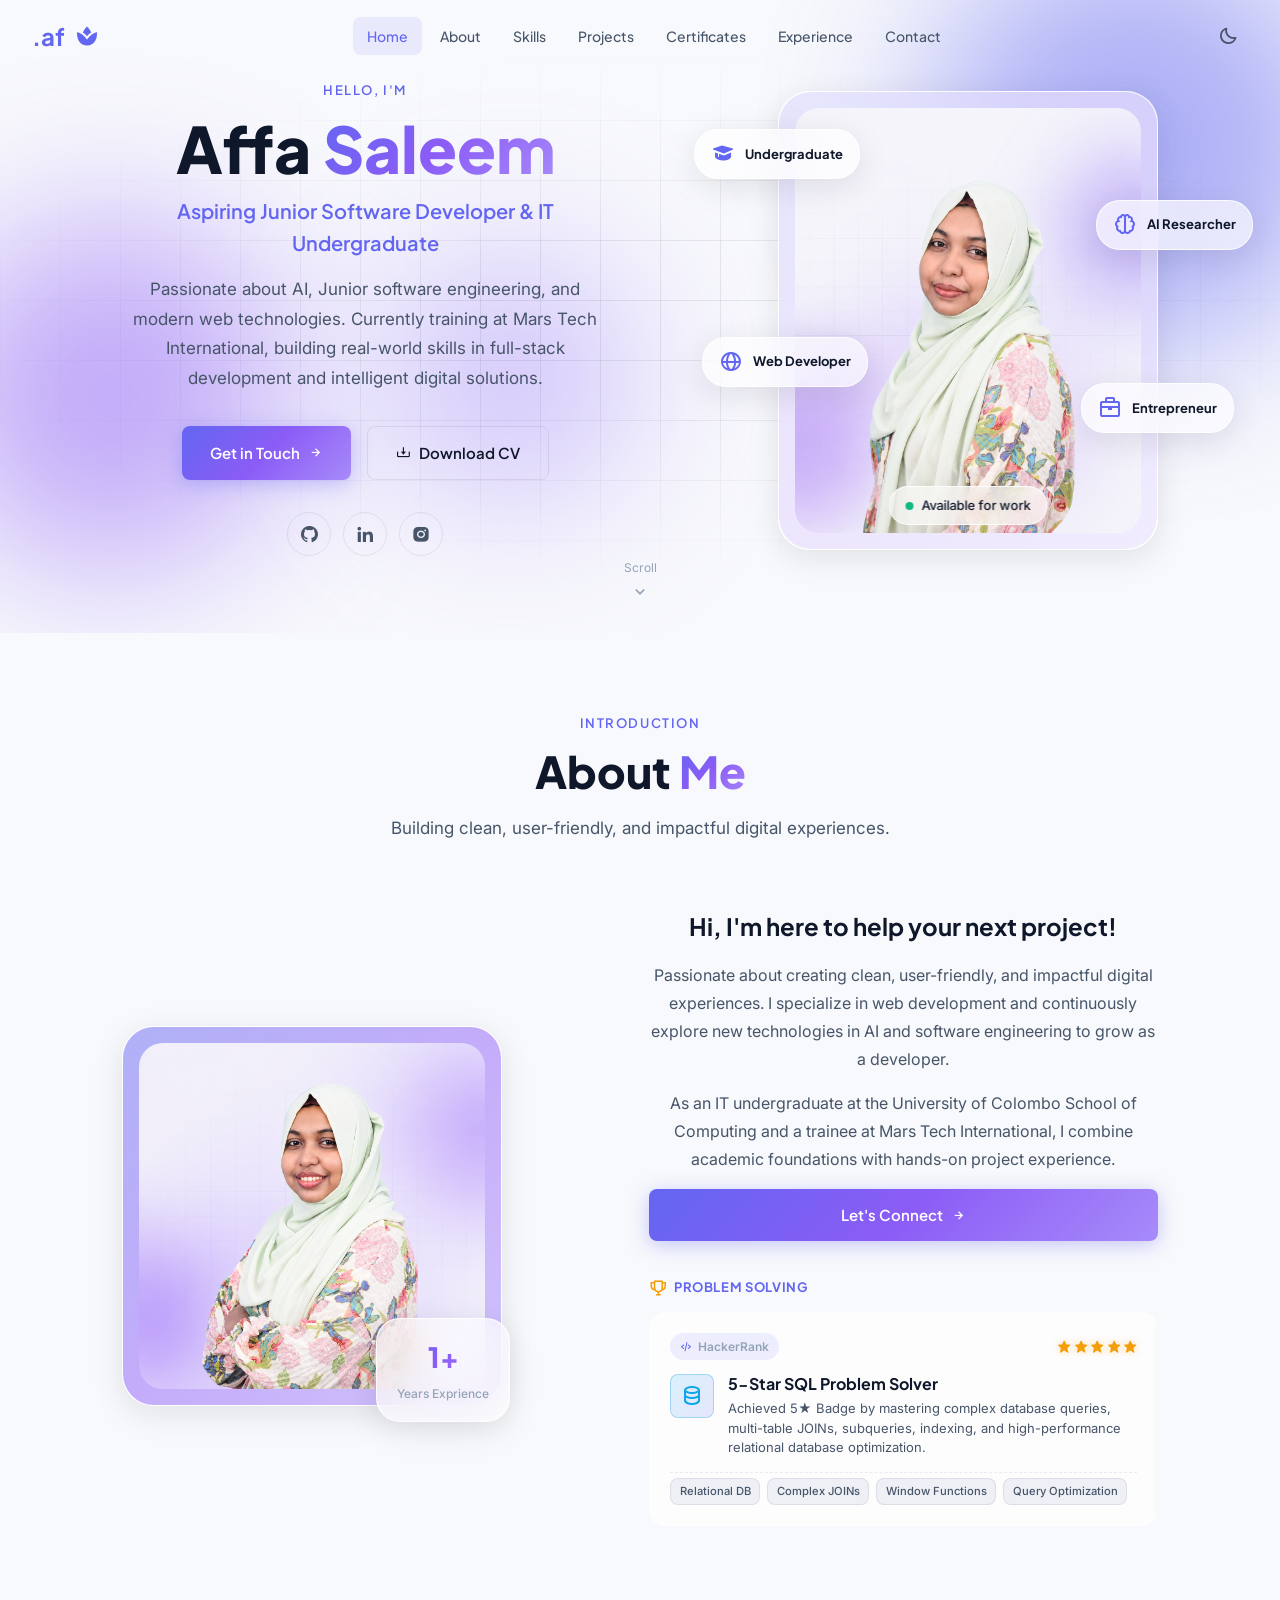
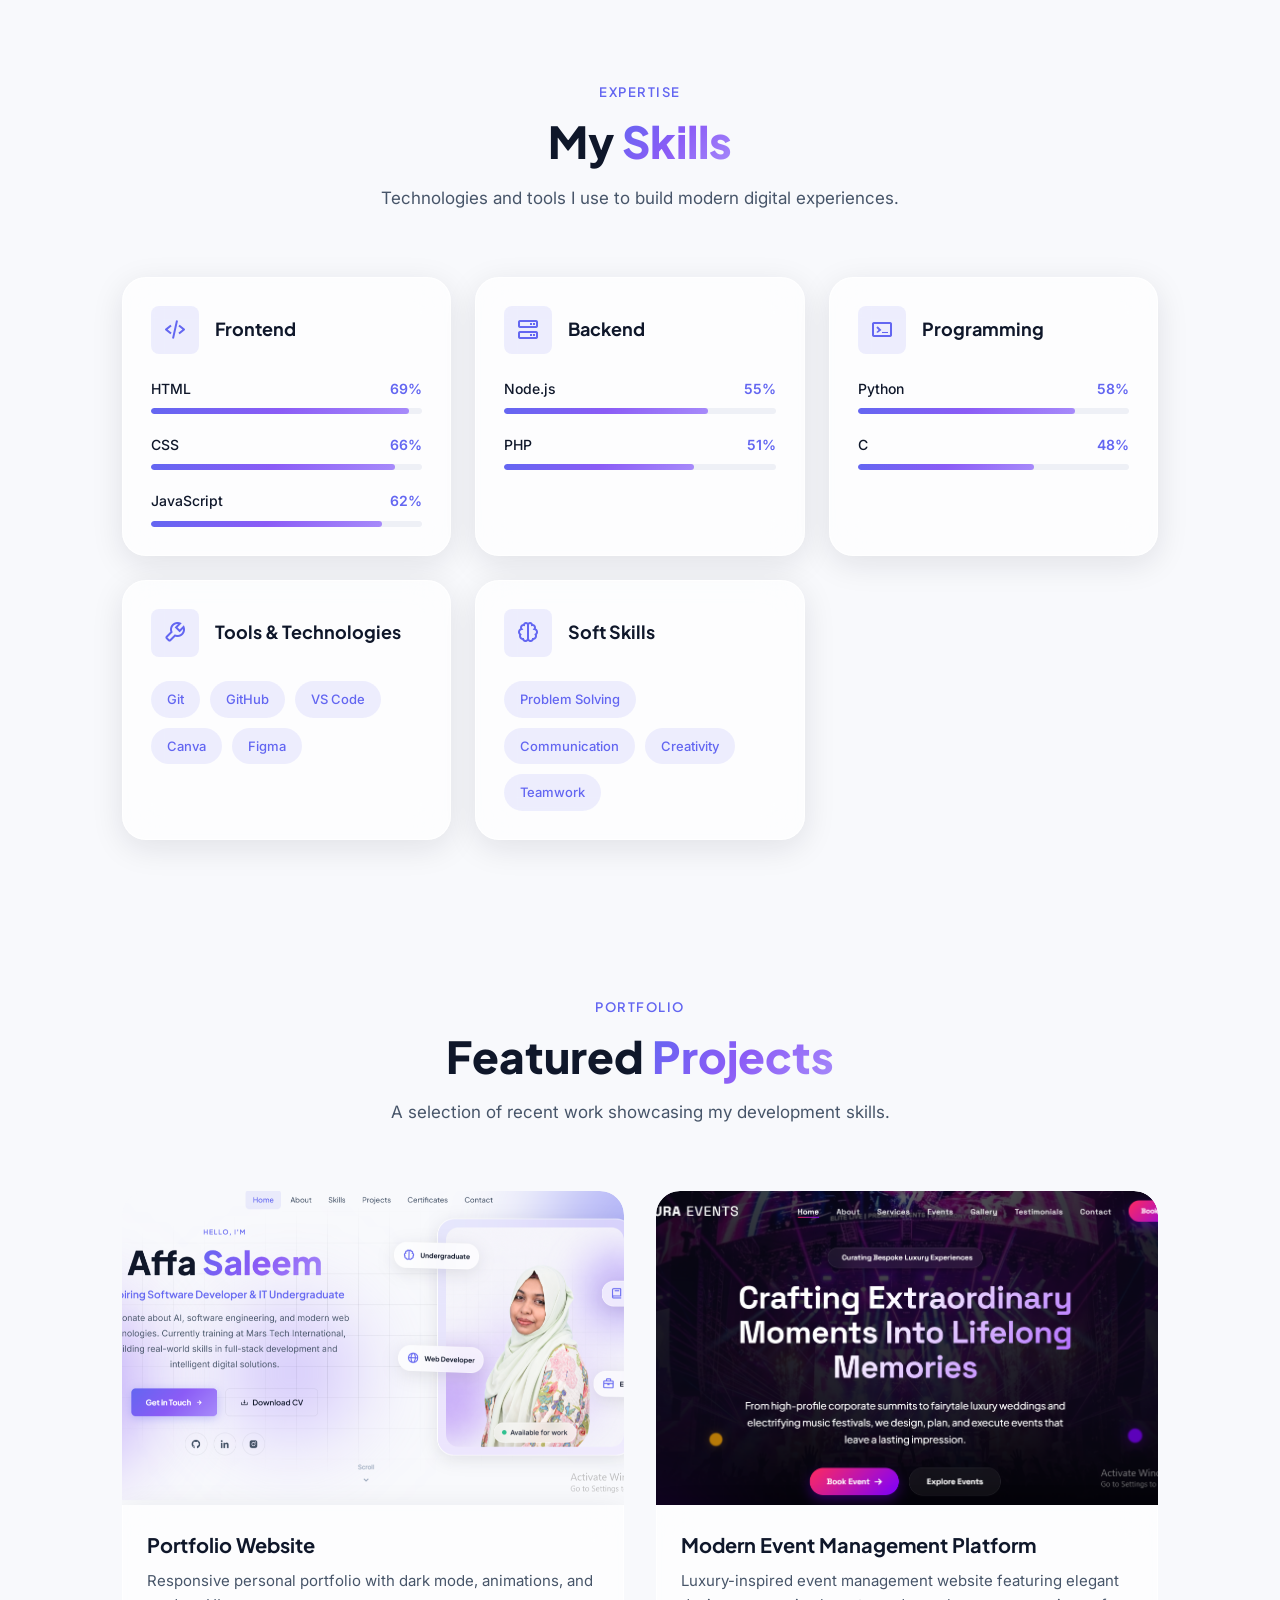
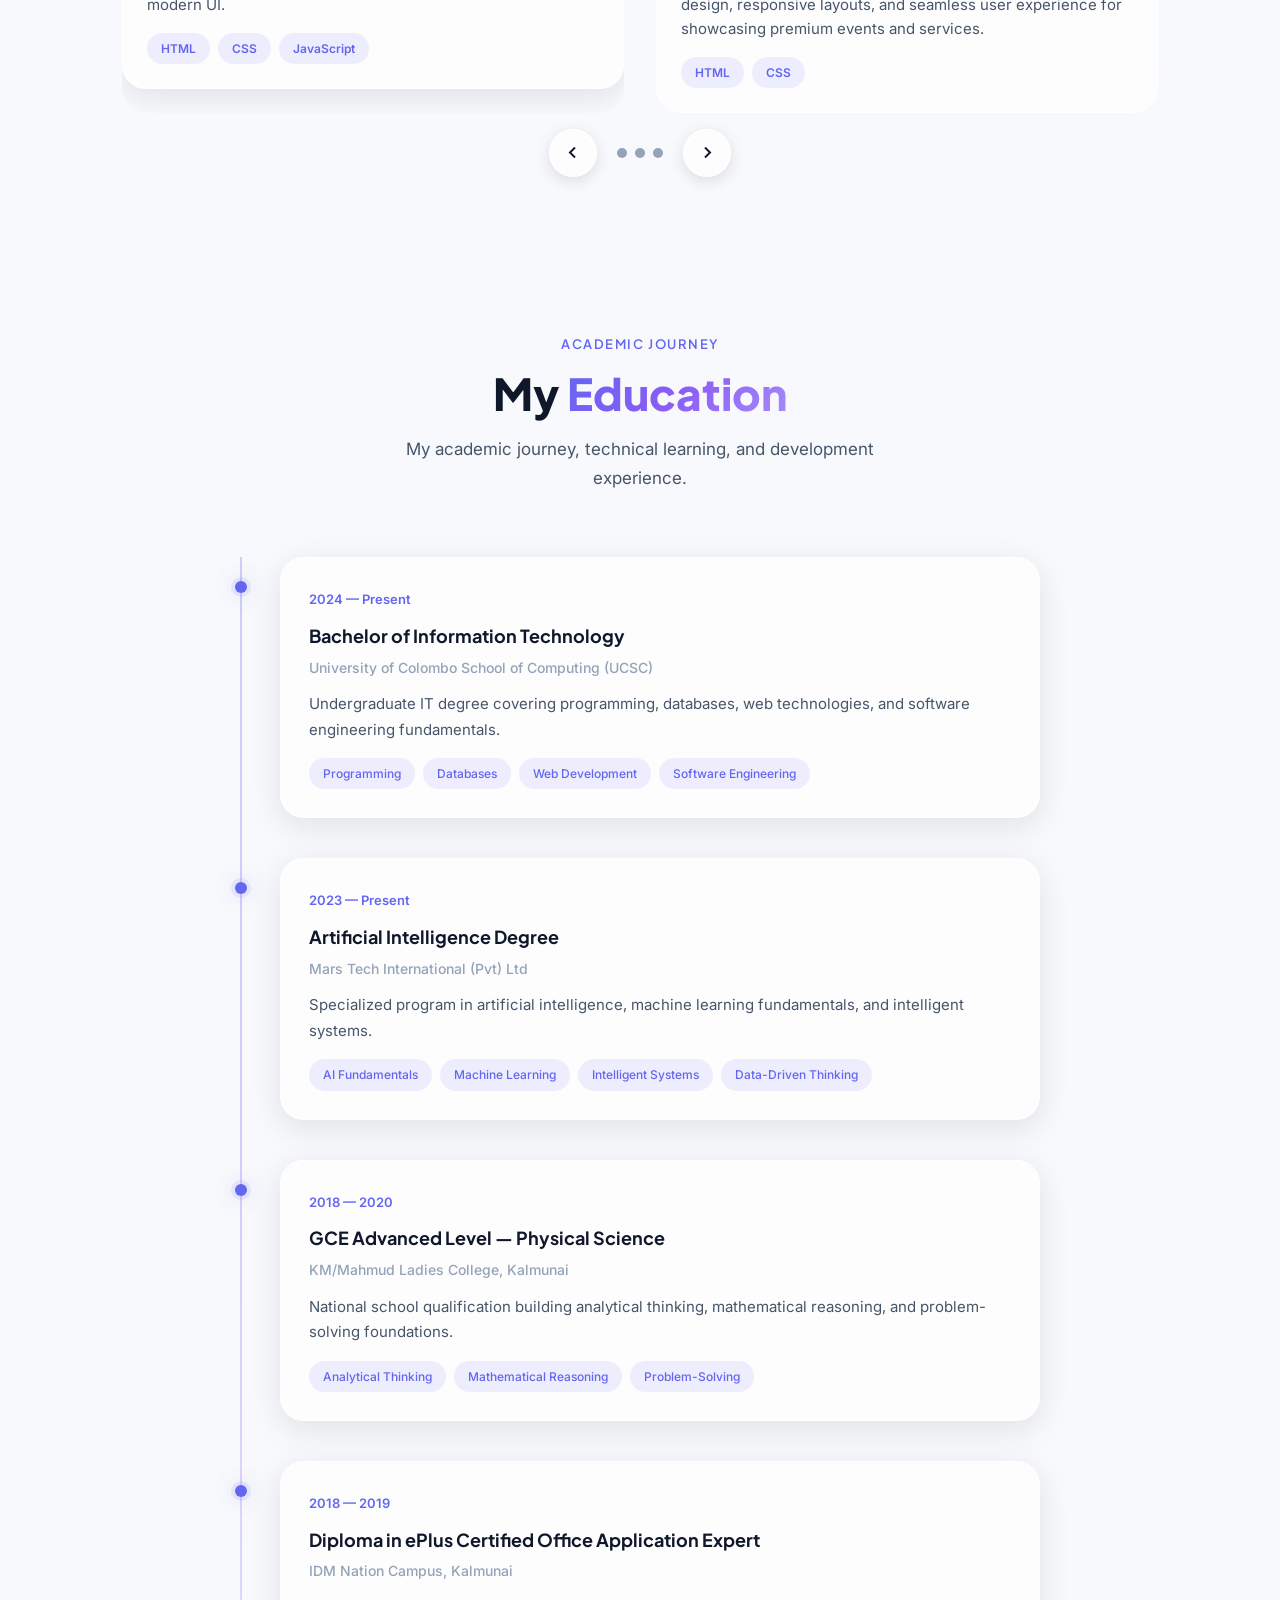
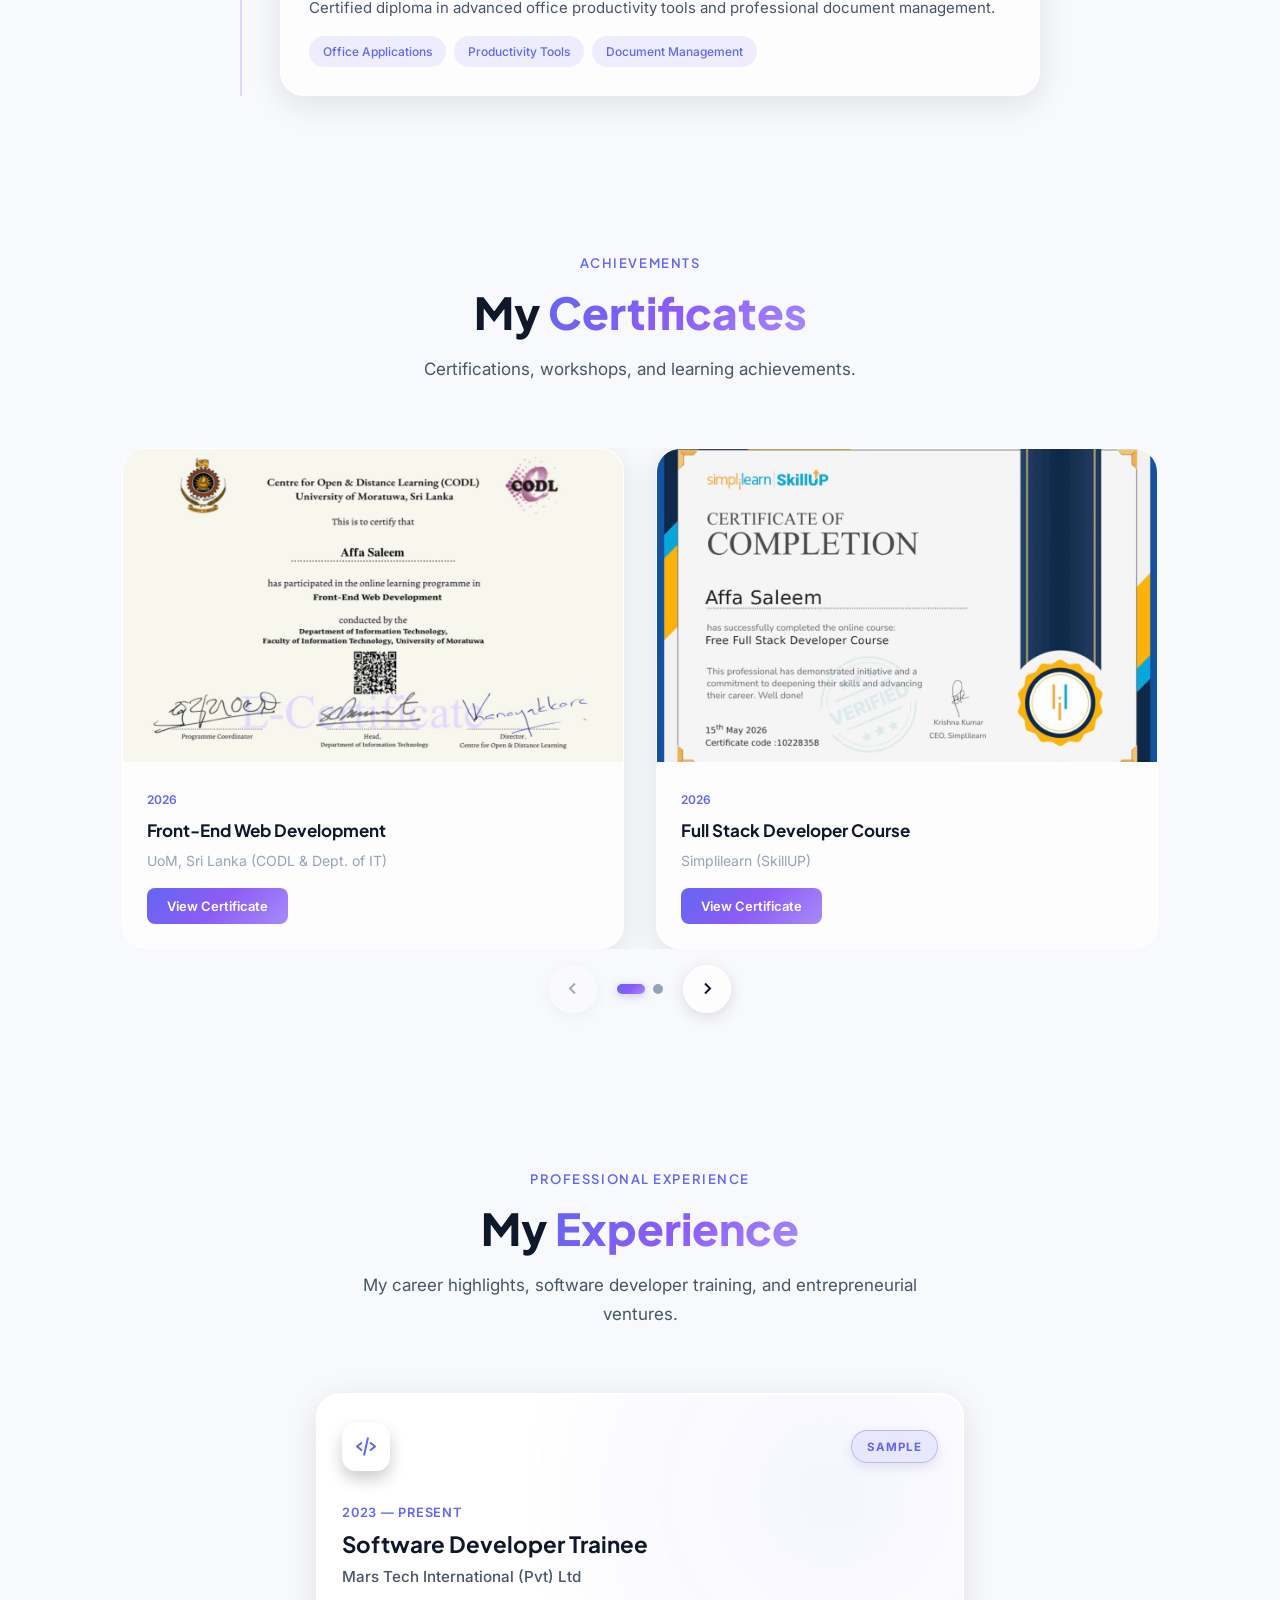
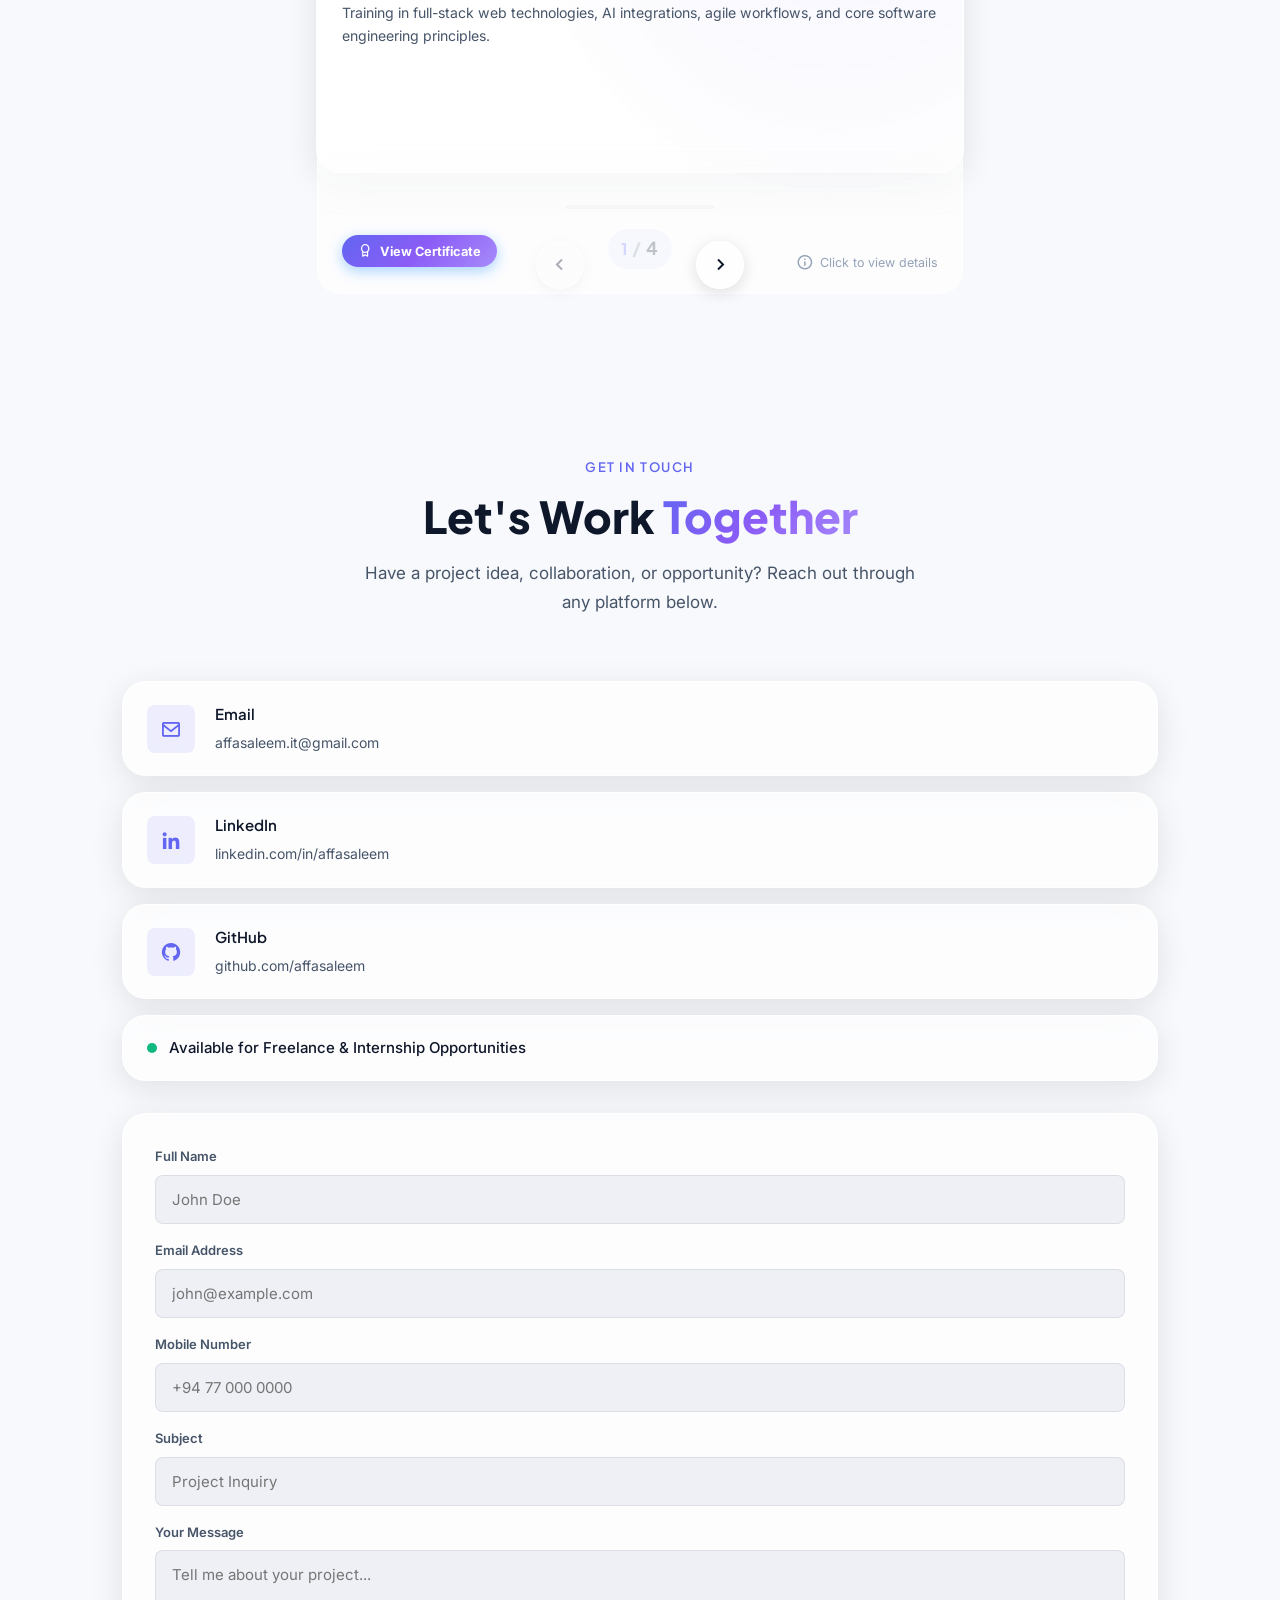
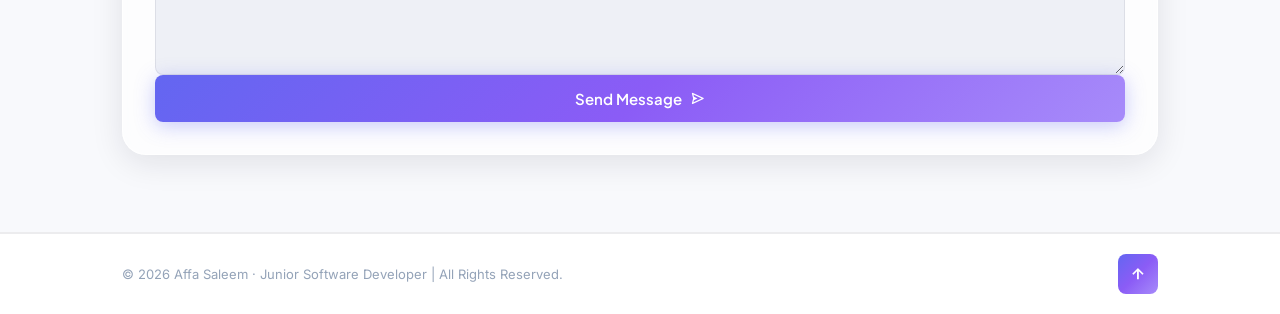
==== commit 6b750f81: "recent update" ====
--- a/index.html
+++ b/index.html
@@ -203,7 +203,7 @@
                                     <i class="bx bx-trophy"></i> Problem Solving
                                 </span>
                                 <!-- Custom Swiper Control Buttons -->
-                                <div class="mini-swiper-controls" id="psSwiperControls">
+                                <!-- <div class="mini-swiper-controls" id="psSwiperControls">
                                     <div class="mini-swiper-tabs">
                                         <button class="mini-swiper-tab active" data-index="0" type="button" aria-label="Show SQL 5 Star Badge">
                                             <i class="bx bx-data"></i> SQL <span>5★</span>
@@ -220,7 +220,7 @@
                                             <i class="bx bx-chevron-right"></i>
                                         </button>
                                     </div>
-                                </div>
+                                </div> -->
                             </div>
 
                             <!-- Swiper Container & Cards -->
@@ -229,7 +229,7 @@
                                     <!-- Slide 1: SQL 5 Star Post -->
                                     <article class="mini-ps-card glass">
                                         <div class="mini-ps-badge-bar">
-                                            <span class="mini-ps-platform"><i class="bx bx-code-alt"></i> HackerRank Gold</span>
+                                            <span class="mini-ps-platform"><i class="bx bx-code-alt"></i> HackerRank</span>
                                             <div class="mini-ps-stars" aria-label="5 Star Rating">
                                                 <i class="bx bxs-star"></i>
                                                 <i class="bx bxs-star"></i>
@@ -244,7 +244,7 @@
                                             </div>
                                             <div class="mini-ps-text">
                                                 <h4>5-Star SQL Problem Solver</h4>
-                                                <p>Achieved 5★ Gold Badge by mastering complex database queries, multi-table JOINs, subqueries, indexing, and high-performance relational database optimization.</p>
+                                                <p>Achieved 5★ Badge by mastering complex database queries, multi-table JOINs, subqueries, indexing, and high-performance relational database optimization.</p>
                                             </div>
                                         </div>
                                         <div class="mini-ps-tags">
--- a/css/responsive.css
+++ b/css/responsive.css
@@ -280,6 +280,11 @@
         margin-inline: auto;
     }
 
+    .about-ps-wrapper {
+        margin-inline: auto;
+        max-width: 520px;
+    }
+
     .about-visual {
         max-width: 360px;
     }
@@ -398,6 +403,18 @@
         width: 80%;
         margin-inline: auto;
     }
+
+    .about-ps-wrapper {
+        margin-inline: auto;
+        max-width: 100%;
+        margin-top: 1.75rem;
+    }
+
+    .about-ps-header {
+        flex-wrap: wrap;
+        gap: 0.625rem;
+        justify-content: space-between;
+    }
     .services-grid {
         grid-template-columns: 1fr;
     }
@@ -531,16 +548,15 @@
         left: -22%;
     }
 
-    .hero-float-card:nth-child(4) {
-        bottom: 35%;
-        left: -20%;
-    }
-
-    .hero-float-card:nth-child(5) {
-        bottom: 20%;
-        right: -22%;
-    }
-    
+    .mini-ps-tags {
+        gap: 0.35rem;
+        justify-content: center;
+    }
+
+    .mini-ps-tag {
+        font-size: 0.68rem;
+        padding: 0.15rem 0.45rem;
+    }
 }
 
 /* --------------------------------------------------------------------------
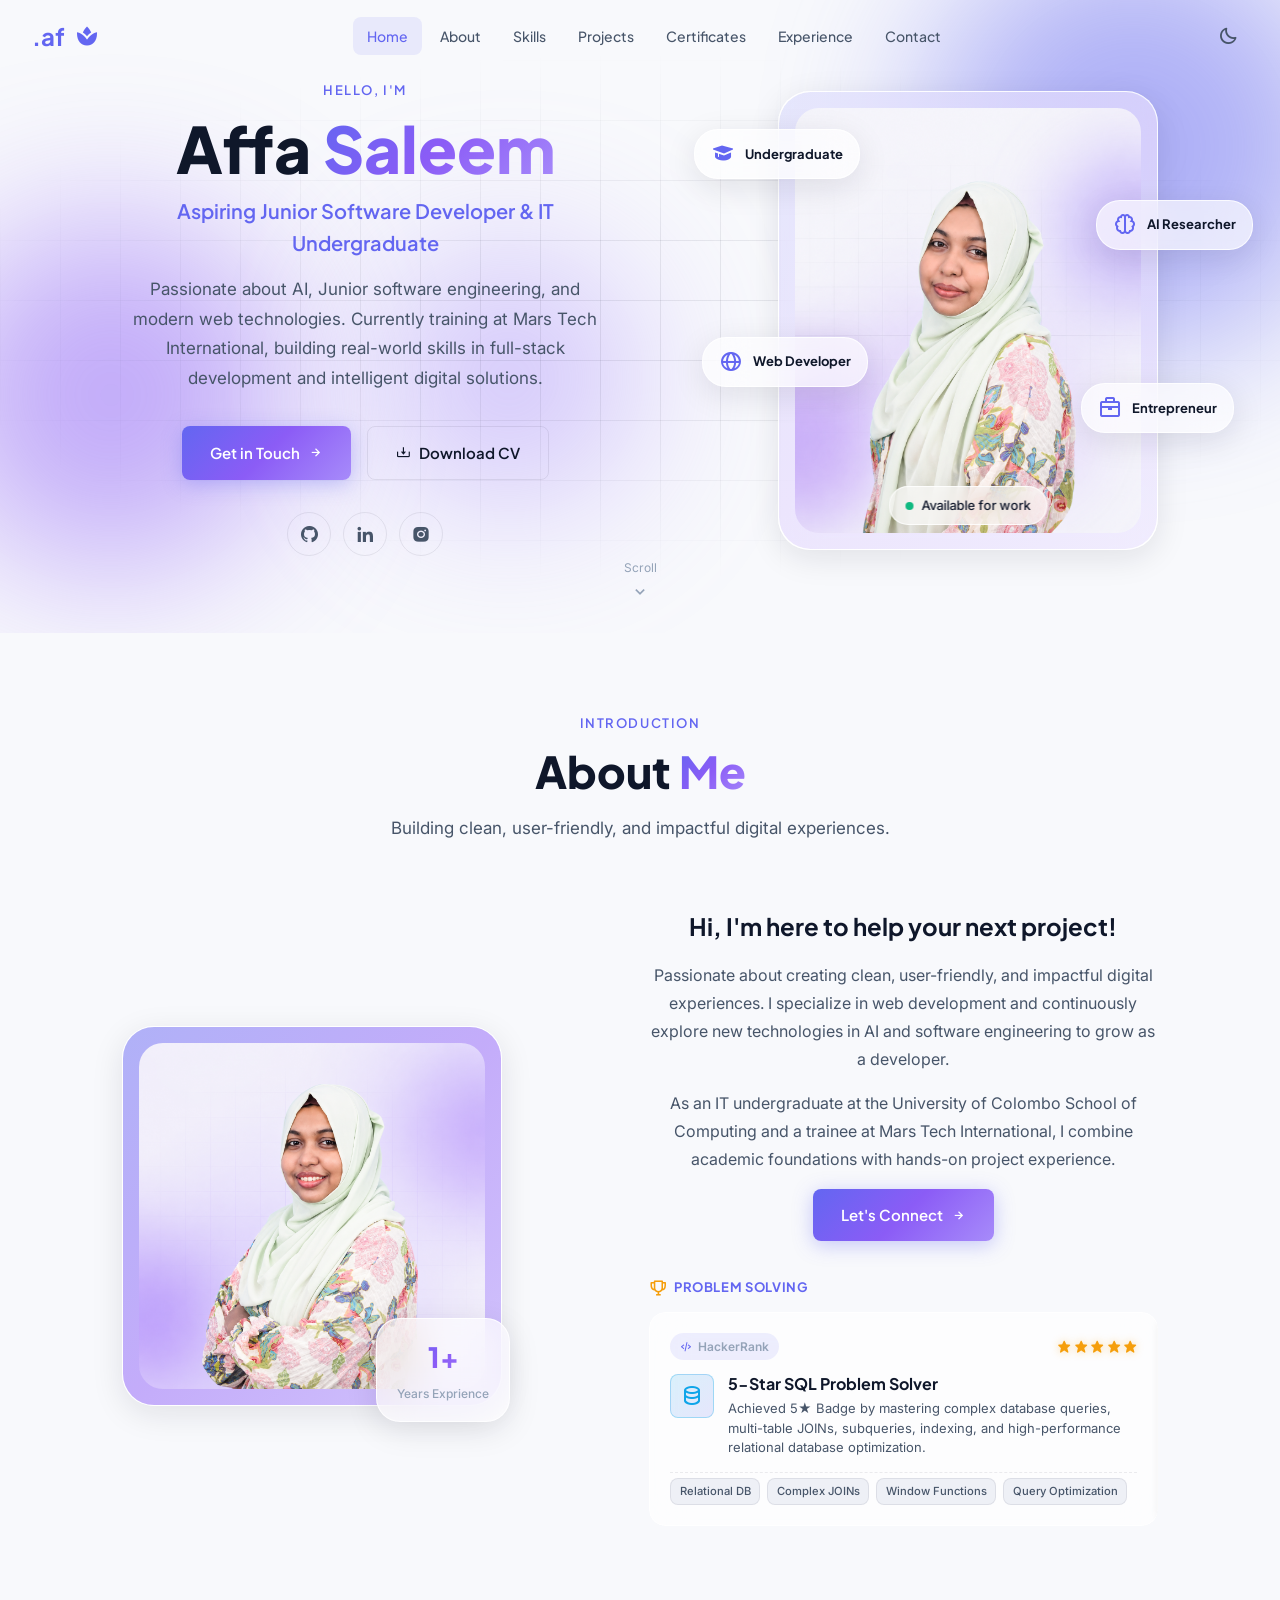
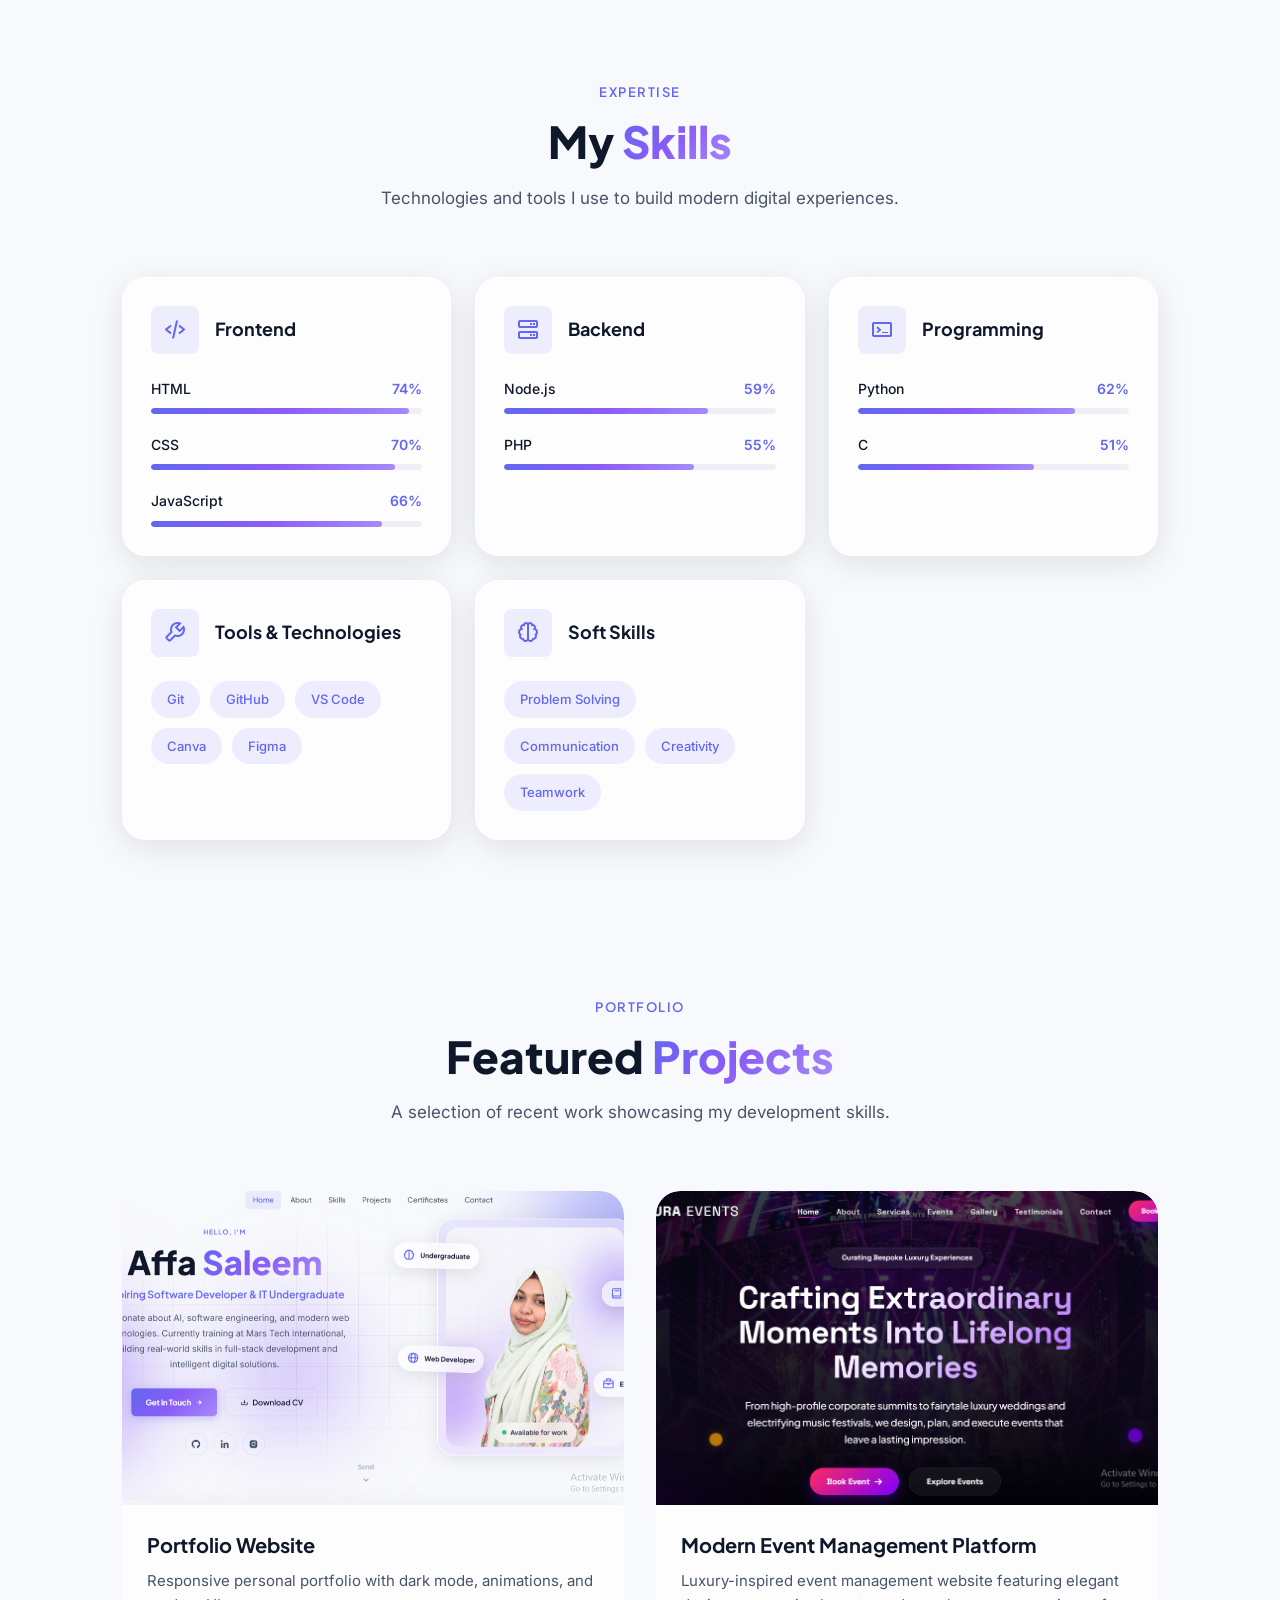
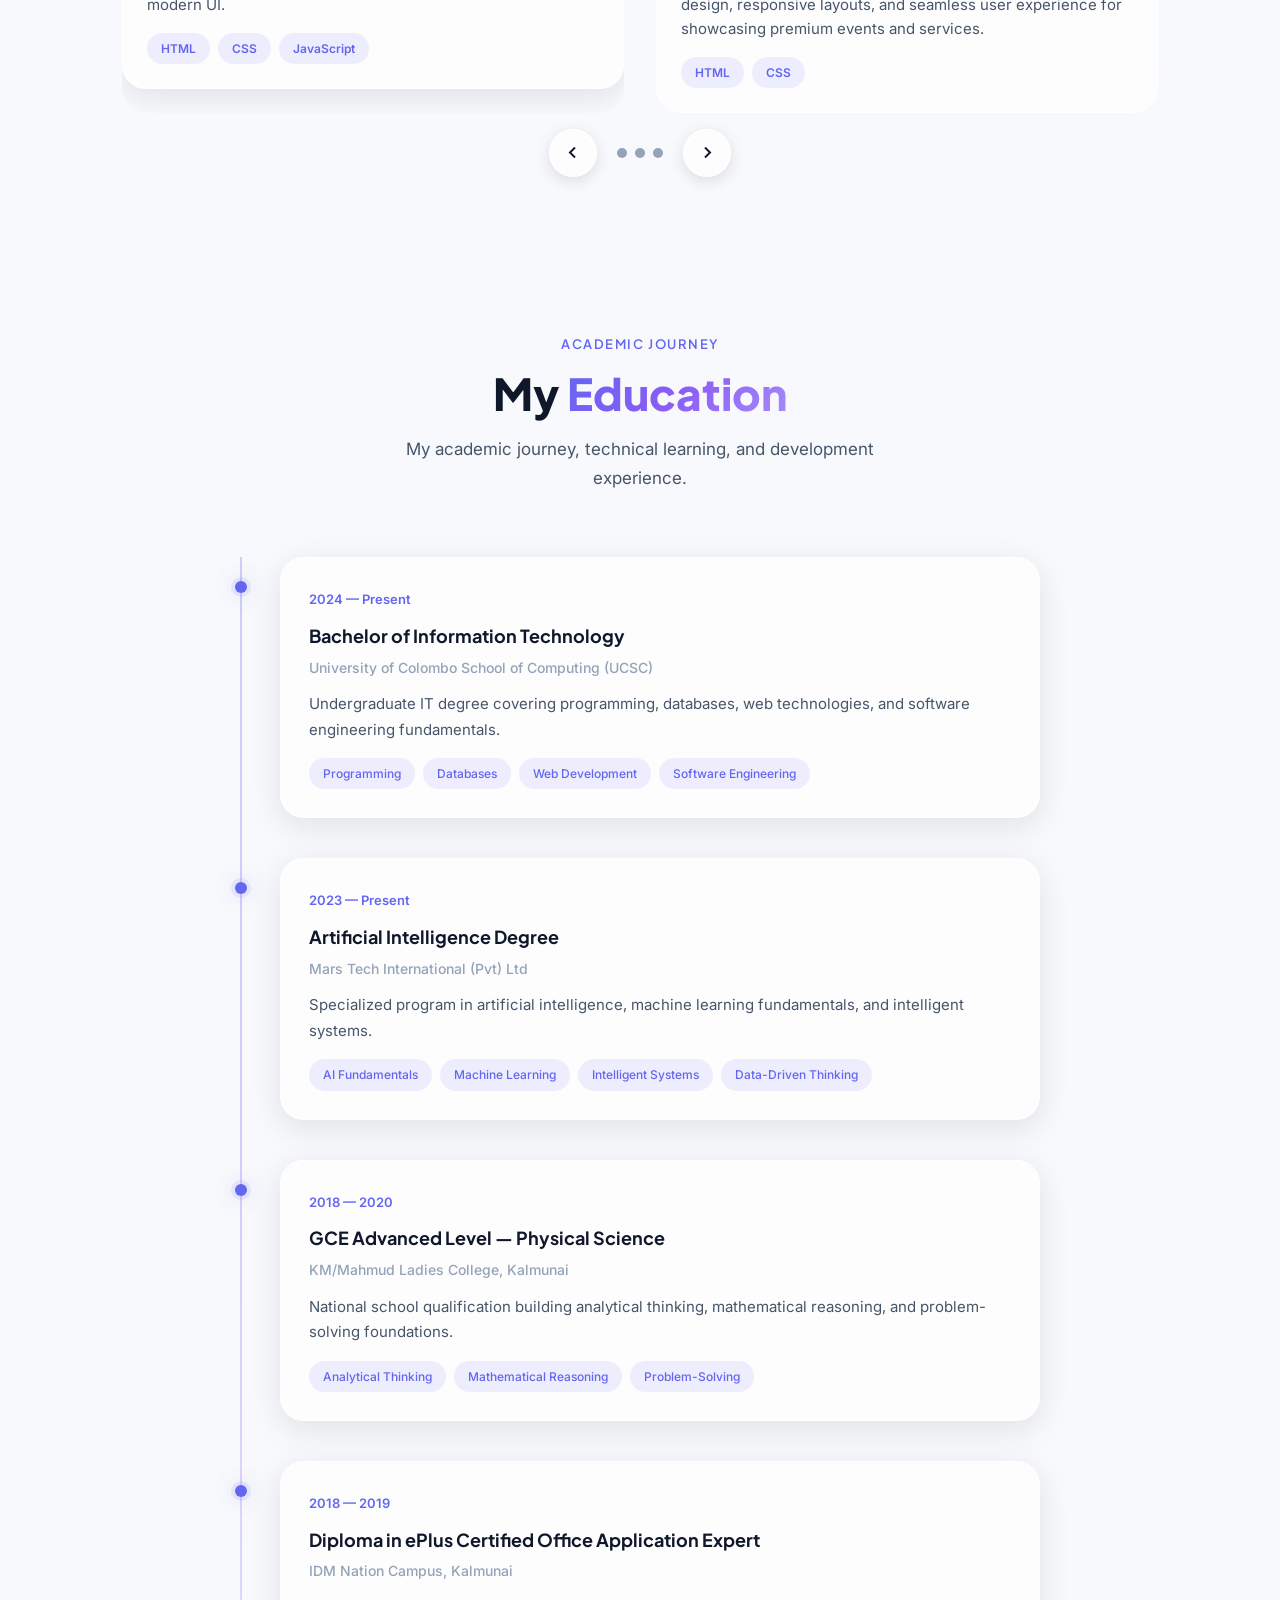
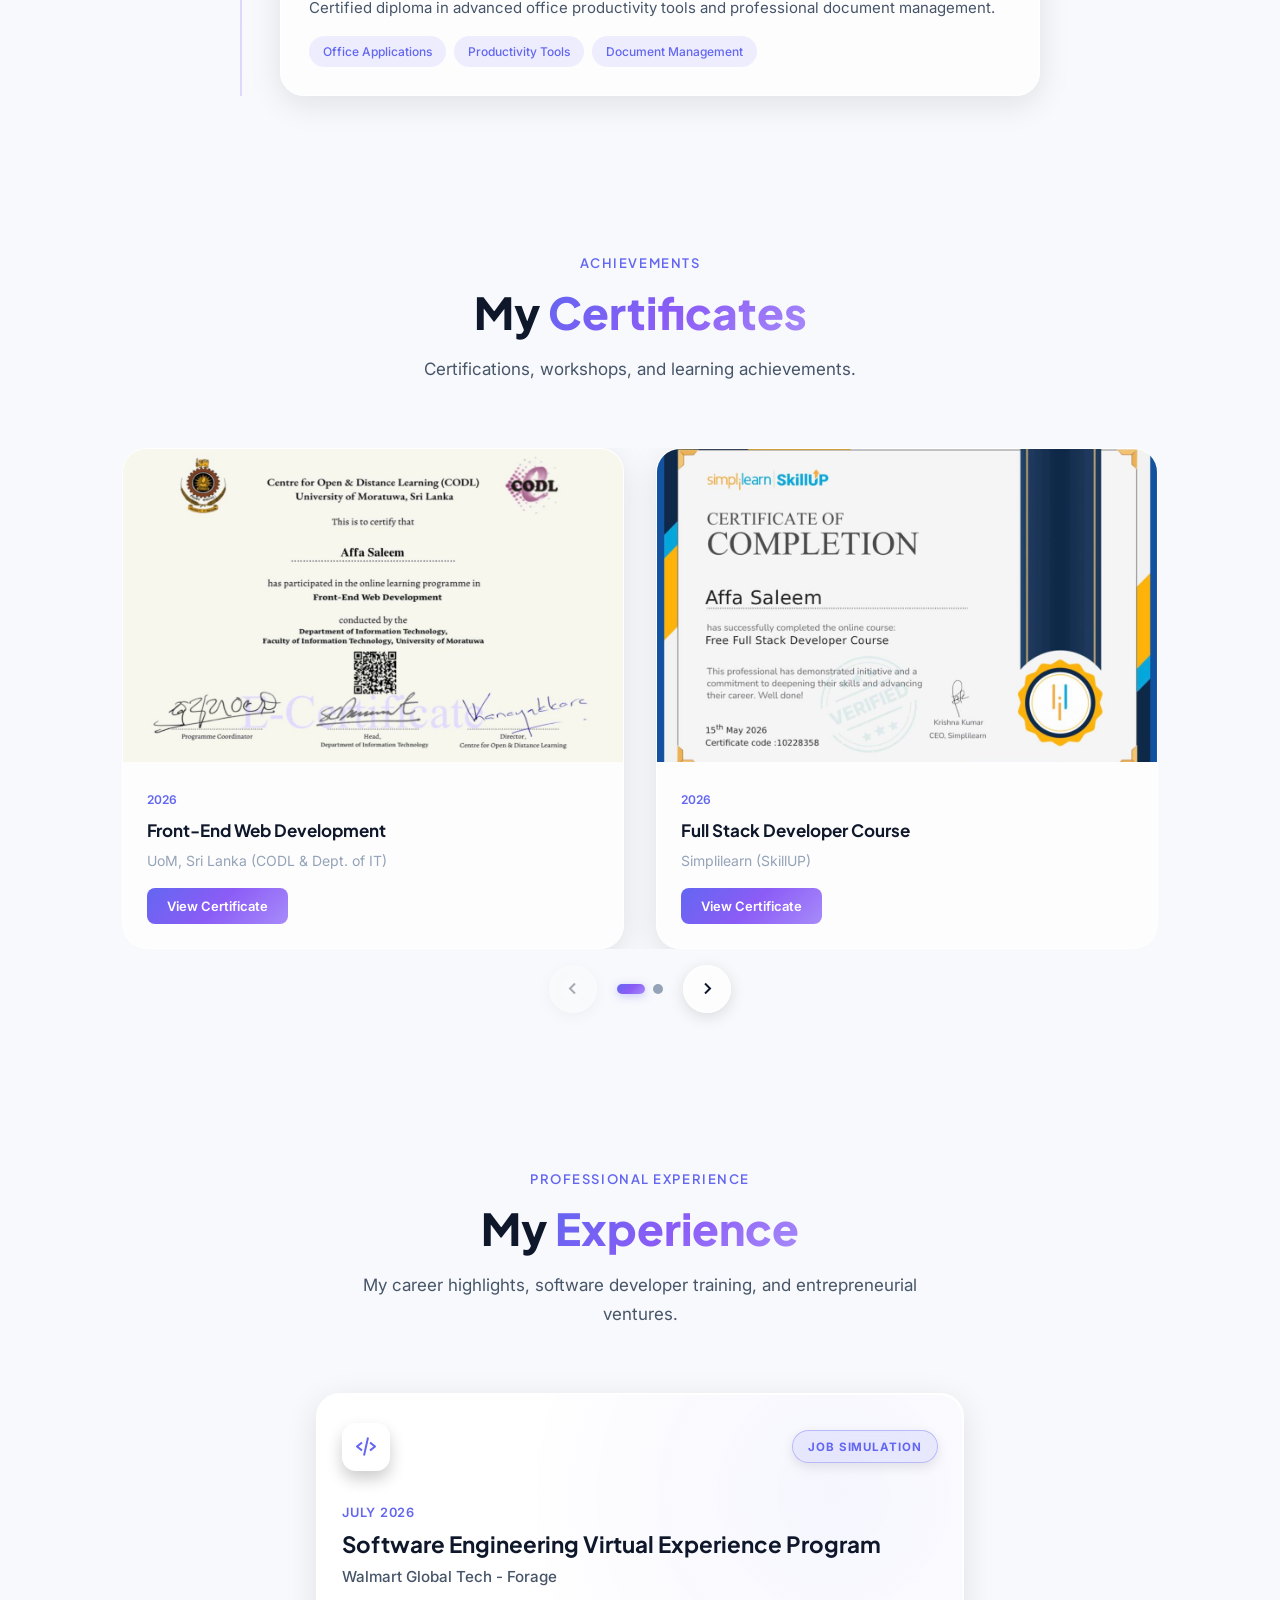
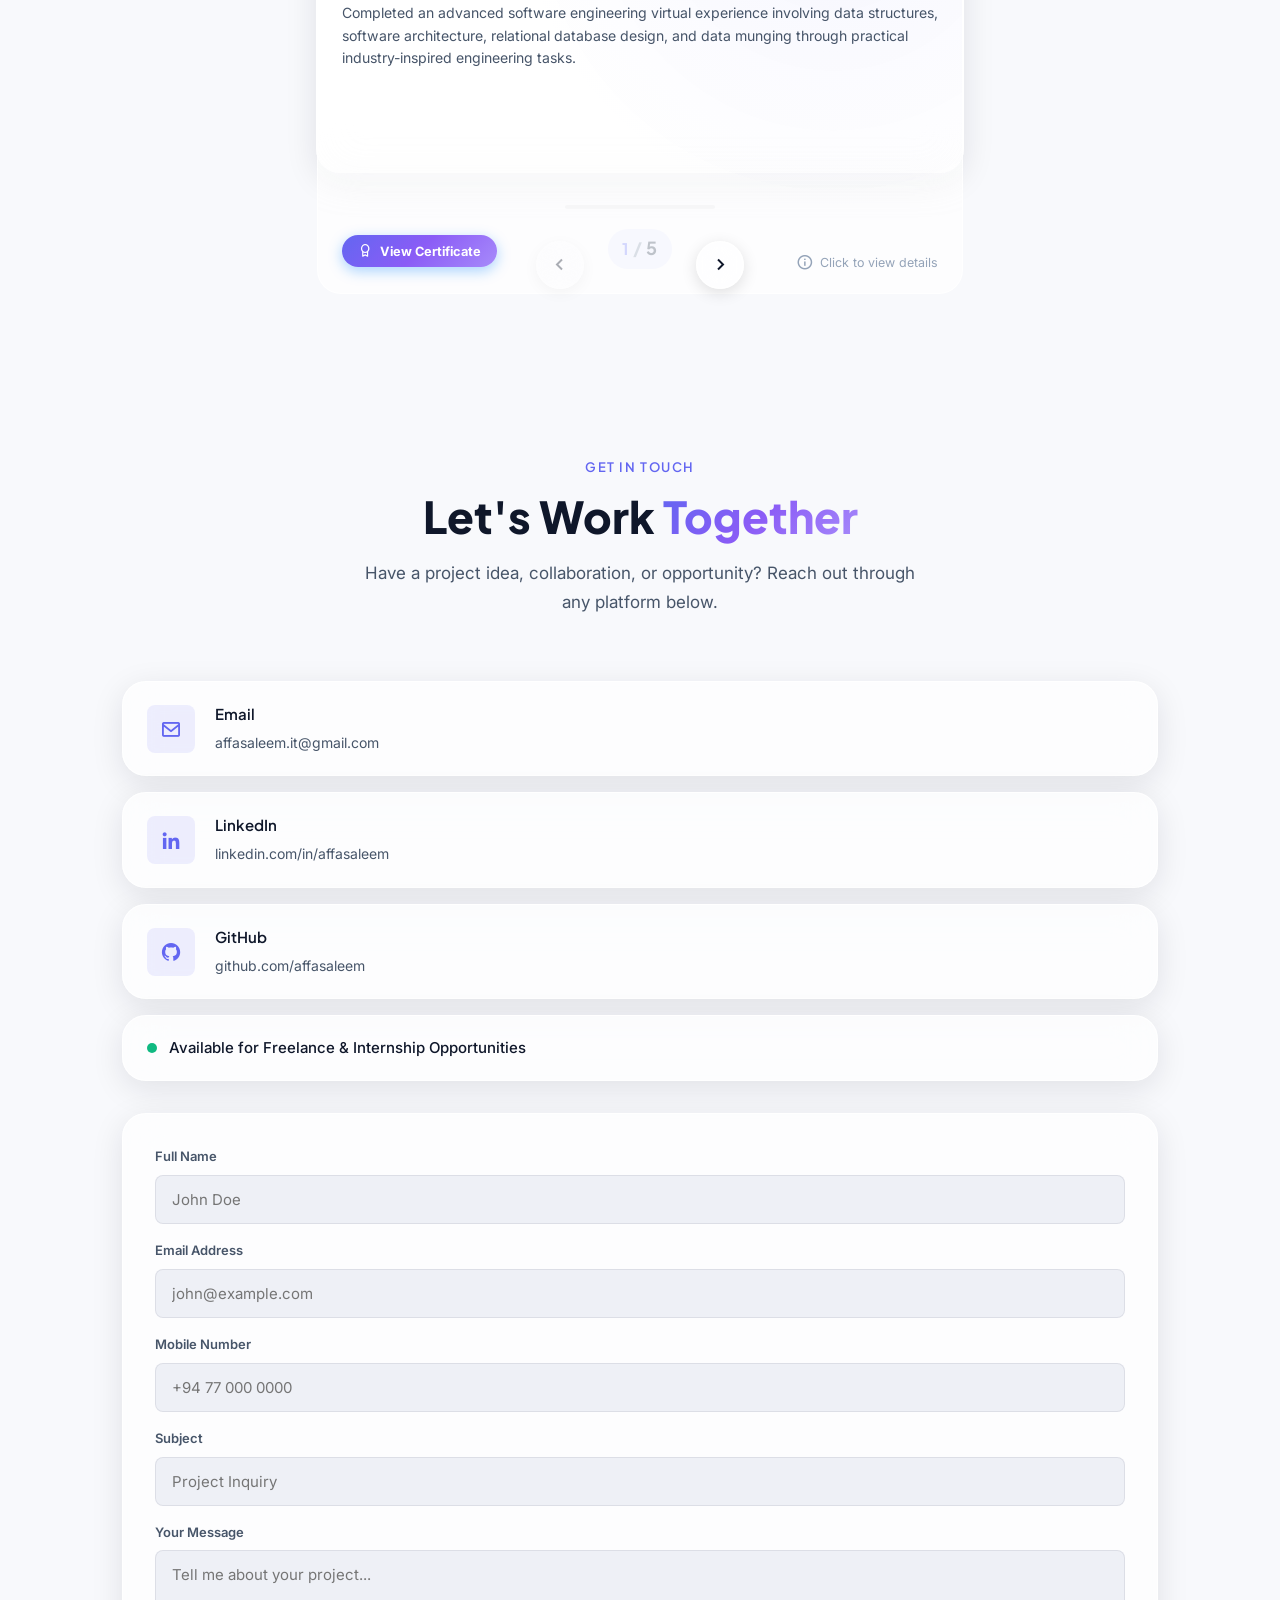
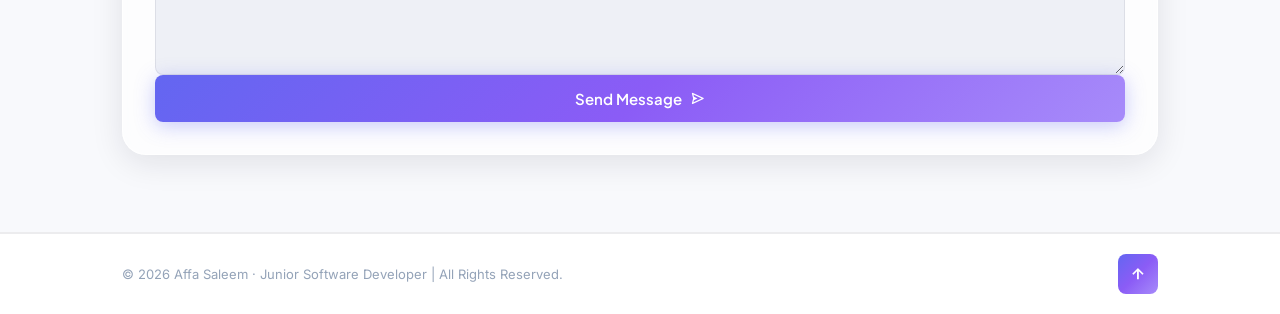
==== commit 513f2991: "final update" ====
--- a/index.html
+++ b/index.html
@@ -831,47 +831,6 @@
                 <div class="exp-swiper-container reveal" data-reveal="up" id="expSwiper">
                     <div class="exp-stage-outer" id="expStage" tabindex="0">
                         <div class="exp-stage-inner">
-
-                            <!-- Card sample: Software Developer Trainee -->
-                            <article class="exp-card glass" tabindex="0">
-                                <div class="exp-card-inner">
-                                    <div class="exp-card-front">
-                                        <div class="exp-card-glow"></div>
-                                        <div class="exp-card-header">
-                                            <div class="exp-icon-wrap">
-                                                <i class="bx bx-code-alt"></i>
-                                            </div>
-                                            <span class="exp-badge">Sample</span>
-                                        </div>
-                                        <div class="exp-card-body">
-                                            <div class="exp-card-body-text">
-                                                <span class="exp-date">2023 — Present</span>
-                                                <h3>Software Developer Trainee</h3>
-                                                <h4>Mars Tech International (Pvt) Ltd</h4>
-                                                <p class="exp-card-desc">Training in full-stack web technologies, AI integrations, agile workflows, and core software engineering principles.</p>
-                                            </div>
-                                        </div>
-                                        <div class="exp-card-footer">
-                                            <button class="exp-cert-btn" type="button" aria-label="View Certificate" data-cert-src="assets/internships/Working_as_a_Software_Engineer_at_a_Start_Up.jpg">
-                                                <i class="bx bx-award"></i> View Certificate
-                                            </button>
-                                            <p class="exp-hint"><i class="bx bx-info-circle"></i> Click to view details</p>
-                                        </div>
-                                    </div>
-                                    <div class="exp-card-back">
-                                        <div class="exp-card-back-header">
-                                            <h3>Key Responsibilities</h3>
-                                            <h4>Mars Tech International</h4>
-                                        </div>
-                                        <ul class="exp-details-list">
-                                            <li>Training in full-stack web technologies &amp; AI-driven integrations.</li>
-                                            <li>Developing real-world projects and collaborating on frontend/backend systems.</li>
-                                            <li>Learning agile developer workflows, GIT version control, and code reviews.</li>
-                                        </ul>
-                                        <span class="exp-flip-back"><i class="bx bx-left-arrow-circle"></i> Click to flip back</span>
-                                    </div>
-                                </div>
-                            </article>
  
                             <!-- Card 1: Walmart Global Tech - Forage -->
                              <article class="exp-card glass" tabindex="0">
@@ -963,7 +922,7 @@
                                 </div>
                             </article>
 
-                            <!-- Card 3: Skyscanner - Forage -->
+                            <!-- Card 3: Commonwealth Bank - Forage -->
                              <article class="exp-card glass" tabindex="0">
                                 <div class="exp-card-inner">
                                     <div class="exp-card-front">
@@ -977,10 +936,10 @@
                                         <div class="exp-card-body">
                                             <div class="exp-card-body-text">
                                                 <span class="exp-date">July 2026</span>
-                                                <h3>Front-End Software Engineering Virtual Experience Program</h3>
-                                                <h4>Skyscanner - Forage</h4>
-                                                <p class="exp-card-desc">Completed a front-end software engineering virtual experience by building 
-                                                    a React-based Backpack web application while applying modern UI development, responsive design, and component-based architecture principles.</p>
+                                                <h3>Software Engineering Virtual Experience Program</h3>
+                                                <h4>Commonwealth Bank - Forage</h4>
+                                                <p class="exp-card-desc">Completed a software engineering virtual experience focused 
+                                                    on website development, cybersecurity fundamentals, website styling, and web hosting through practical industry-based tasks.</p>
                                             </div>
                                         </div>
                                         <div class="exp-card-footer">
@@ -993,20 +952,155 @@
                                     <div class="exp-card-back">
                                         <div class="exp-card-back-header">
                                             <h3>Key Responsibilities</h3>
-                                            <h4>Skyscanner - Forage</h4>
+                                            <h4>Commonwealth Bank - Forage</h4>
                                         </div>
                                         <ul class="exp-details-list">
-                                            <li>Developed a Backpack React web application using React.</li>
-                                            <li>Built reusable and modular UI components following component-based architecture.</li>
-                                            <li>Implemented responsive and user-friendly interface designs.</li>
-                                            <li>Structured application code for readability, maintainability, and scalability.</li>
-                                            <li>Applied front-end development best practices to complete practical engineering tasks.</li>
-                                            <li>Tested and refined application functionality to ensure a smooth user experience.</li>
+                                            <li>Designed and developed a functional website using core web technologies.</li>
+                                            <li>Styled and enhanced the website to improve usability and visual appeal.</li>
+                                            <li>Applied financial cybersecurity concepts to identify common security considerations.</li>
+                                            <li>Prepared a web hosting proposal by evaluating suitable hosting solutions.</li>
+                                            <li>Followed software engineering best practices throughout the project lifecycle.</li>
+                                            <li>Completed practical tasks based on real-world business scenarios.</li>
                                         </ul>
                                         <span class="exp-flip-back"><i class="bx bx-left-arrow-circle"></i> Click to flip back</span>
                                     </div>
                                 </div>
                             </article>
+
+                            <!-- Card 4: Datacom - Forage -->
+                             <article class="exp-card glass" tabindex="0">
+                                <div class="exp-card-inner">
+                                    <div class="exp-card-front">
+                                        <div class="exp-card-glow"></div>
+                                        <div class="exp-card-header">
+                                            <div class="exp-icon-wrap">
+                                                <i class="bx bx-code-alt"></i>
+                                            </div>
+                                            <span class="exp-badge">Job Simulation</span>
+                                        </div>
+                                        <div class="exp-card-body">
+                                            <div class="exp-card-body-text">
+                                                <span class="exp-date">July 2026</span>
+                                                <h3>Software Development Virtual Experience Program</h3>
+                                                <h4>Datacom - Forage</h4>
+                                                <p class="exp-card-desc">Completed a software development virtual experience 
+                                                    focused on software review, debugging, bug fixing, and root cause analysis through practical industry-based engineering tasks.</p>
+                                            </div>
+                                        </div>
+                                        <div class="exp-card-footer">
+                                            <button class="exp-cert-btn" type="button" aria-label="View Certificate" data-cert-src="assets/internships/Working_as_a_Software_Engineer_at_a_Start_Up.jpg">
+                                                <i class="bx bx-award"></i> View Certificate
+                                            </button>
+                                            <p class="exp-hint"><i class="bx bx-info-circle"></i> Click to view details</p>
+                                        </div>
+                                    </div>
+                                    <div class="exp-card-back">
+                                        <div class="exp-card-back-header">
+                                            <h3>Key Responsibilities</h3>
+                                            <h4>Datacom - Forage</h4>
+                                        </div>
+                                        <ul class="exp-details-list">
+                                            <li>Conducted software reviews to evaluate application functionality and code quality.</li>
+                                            <li>Investigated software defects and identified their root causes.</li>
+                                            <li>Applied debugging techniques to diagnose and resolve software issues.</li>
+                                            <li>Analyzed application behavior to improve reliability and performance.</li>
+                                            <li>Followed software development best practices throughout the debugging process.</li>
+                                            <li>Documented findings and proposed effective technical solutions.</li>
+                                        </ul>
+                                        <span class="exp-flip-back"><i class="bx bx-left-arrow-circle"></i> Click to flip back</span>
+                                    </div>
+                                </div>
+                            </article>
+
+                            <!-- Card 5: Citi - Forage -->
+                             <article class="exp-card glass" tabindex="0">
+                                <div class="exp-card-inner">
+                                    <div class="exp-card-front">
+                                        <div class="exp-card-glow"></div>
+                                        <div class="exp-card-header">
+                                            <div class="exp-icon-wrap">
+                                                <i class="bx bx-code-alt"></i>
+                                            </div>
+                                            <span class="exp-badge">Job Simulation</span>
+                                        </div>
+                                        <div class="exp-card-body">
+                                            <div class="exp-card-body-text">
+                                                <span class="exp-date">July 2026</span>
+                                                <h3>Technology Software Development Virtual Experience Program</h3>
+                                                <h4>Citi - Forage</h4>
+                                                <p class="exp-card-desc">Completed a technology software development virtual experience focused on system design, 
+                                                    feature planning, live data integration, and data visualization through practical engineering tasks.</p>
+                                            </div>
+                                        </div>
+                                        <div class="exp-card-footer">
+                                            <button class="exp-cert-btn" type="button" aria-label="View Certificate" data-cert-src="assets/internships/Working_as_a_Software_Engineer_at_a_Start_Up.jpg">
+                                                <i class="bx bx-award"></i> View Certificate
+                                            </button>
+                                            <p class="exp-hint"><i class="bx bx-info-circle"></i> Click to view details</p>
+                                        </div>
+                                    </div>
+                                    <div class="exp-card-back">
+                                        <div class="exp-card-back-header">
+                                            <h3>Key Responsibilities</h3>
+                                            <h4>Citi - Forage</h4>
+                                        </div>
+                                        <ul class="exp-details-list">
+                                            <li>Designed state diagrams to model application workflows and system behavior.</li>
+                                            <li>Created feature proposals by analyzing user requirements and business needs.</li>
+                                            <li>Retrieved and processed live data from web-based sources.</li>
+                                            <li>Developed data visualizations to present information clearly and effectively.</li>
+                                            <li>Applied software engineering principles to solve practical business challenges.</li>
+                                            <li>Documented technical approaches and solution designs.</li>
+                                        </ul>
+                                        <span class="exp-flip-back"><i class="bx bx-left-arrow-circle"></i> Click to flip back</span>
+                                    </div>
+                                </div>
+                            </article>
+
+                            <!-- Card 6: Commonwealth Bank - Forage -->
+                             <!-- <article class="exp-card glass" tabindex="0">
+                                <div class="exp-card-inner">
+                                    <div class="exp-card-front">
+                                        <div class="exp-card-glow"></div>
+                                        <div class="exp-card-header">
+                                            <div class="exp-icon-wrap">
+                                                <i class="bx bx-code-alt"></i>
+                                            </div>
+                                            <span class="exp-badge">Job Simulation</span>
+                                        </div>
+                                        <div class="exp-card-body">
+                                            <div class="exp-card-body-text">
+                                                <span class="exp-date">July 2026</span>
+                                                <h3>Software Engineering Virtual Experience Program</h3>
+                                                <h4>Commonwealth Bank - Forage</h4>
+                                                <p class="exp-card-desc">Completed a software engineering virtual experience focused 
+                                                    on website development, cybersecurity fundamentals, website styling, and web hosting through practical industry-based tasks.</p>
+                                            </div>
+                                        </div>
+                                        <div class="exp-card-footer">
+                                            <button class="exp-cert-btn" type="button" aria-label="View Certificate" data-cert-src="assets/internships/Working_as_a_Software_Engineer_at_a_Start_Up.jpg">
+                                                <i class="bx bx-award"></i> View Certificate
+                                            </button>
+                                            <p class="exp-hint"><i class="bx bx-info-circle"></i> Click to view details</p>
+                                        </div>
+                                    </div>
+                                    <div class="exp-card-back">
+                                        <div class="exp-card-back-header">
+                                            <h3>Key Responsibilities</h3>
+                                            <h4>Commonwealth Bank - Forage</h4>
+                                        </div>
+                                        <ul class="exp-details-list">
+                                            <li>Designed and developed a functional website using core web technologies.</li>
+                                            <li>Styled and enhanced the website to improve usability and visual appeal.</li>
+                                            <li>Applied financial cybersecurity concepts to identify common security considerations.</li>
+                                            <li>Prepared a web hosting proposal by evaluating suitable hosting solutions.</li>
+                                            <li>Followed software engineering best practices throughout the project lifecycle.</li>
+                                            <li>Completed practical tasks based on real-world business scenarios.</li>
+                                        </ul>
+                                        <span class="exp-flip-back"><i class="bx bx-left-arrow-circle"></i> Click to flip back</span>
+                                    </div>
+                                </div>
+                            </article> -->
  
                             
 
--- a/css/style.css
+++ b/css/style.css
@@ -875,6 +875,7 @@
 
 .about-content .btn {
     display: flex;
+    width: fit-content;
     margin-inline: auto;
 }
 
--- a/css/responsive.css
+++ b/css/responsive.css
@@ -109,8 +109,9 @@
     }
 
     .about-content .btn {
-        margin-inline: 0;
-        display: inline-flex;
+        margin-inline: auto;
+        display: flex;
+        width: fit-content;
     }
 
     .about-ps-wrapper {
@@ -557,12 +558,106 @@
         font-size: 0.68rem;
         padding: 0.15rem 0.45rem;
     }
+
+    .about-ps-wrapper {
+        margin-top: 1.5rem;
+        gap: 0.75rem;
+        width: 100%;
+        max-width: 100%;
+    }
+
+    .about-ps-header {
+        flex-wrap: wrap;
+        justify-content: center;
+        gap: 0.5rem;
+    }
+
+    .mini-swiper-controls {
+        gap: 0.4rem;
+    }
+
+    .mini-swiper-tab {
+        padding: 0.3rem 0.65rem;
+        font-size: 0.72rem;
+    }
+
+    .mini-ps-card {
+        padding: 1rem;
+        gap: 0.75rem;
+    }
+
+    .mini-ps-content {
+        gap: 0.75rem;
+    }
+
+    .mini-ps-icon-box {
+        width: 38px;
+        height: 38px;
+        font-size: 1.25rem;
+    }
+
+    .mini-ps-text h4 {
+        font-size: 0.95rem;
+    }
+
+    .mini-ps-text p {
+        font-size: 0.8rem;
+    }
 }
 
 /* --------------------------------------------------------------------------
    MOBILE (max-width: 480px)
    -------------------------------------------------------------------------- */
 @media (max-width: 480px) {
+    .about-ps-wrapper {
+        margin-top: 1.25rem;
+        margin-inline: auto;
+        max-width: 380px;
+    }
+
+    .about-ps-header {
+        flex-direction: column;
+        align-items: center;
+        gap: 0.5rem;
+        
+    }
+
+    .ps-header-badge {
+        font-size: 0.78rem;
+    }
+
+    .mini-ps-badge-bar {
+        gap: 0.5rem;
+    }
+
+    .mini-ps-platform {
+        font-size: 0.72rem;
+        padding: 0.2rem 0.55rem;
+    }
+
+    .mini-ps-stars {
+        font-size: 0.8rem;
+    }
+
+    /* .mini-ps-content {
+        flex-direction: column;
+        align-items: center;
+        text-align: center;
+    } */
+
+    .mini-ps-text h4 {
+        text-align: left;
+    }
+
+    
+    /* .mini-ps-text {
+        align-items: center;
+    } */
+
+    /* .mini-ps-text p {
+        align-items: center;
+    } */
+
     .hero-visual {
         max-width: 260px;
     }
@@ -717,8 +812,90 @@
     }
 
     .about-content p {
-        width: 70%;
+        width: 100% !important;
         margin-inline: auto;
+    }
+
+    .about-ps-wrapper {
+        margin-top: 1rem;
+        width: 100%;
+        max-width: 100%;
+        gap: 0.65rem;
+    }
+
+    .ps-header-badge {
+        font-size: 0.72rem;
+    }
+
+    .mini-swiper-controls {
+        gap: 0.3rem;
+    }
+
+    .mini-swiper-tabs {
+        padding: 0.2rem;
+    }
+
+    .mini-swiper-tab {
+        padding: 0.25rem 0.5rem;
+        font-size: 0.65rem;
+        gap: 0.2rem;
+    }
+
+    .mini-swiper-tab i {
+        font-size: 0.85rem;
+    }
+
+    .mini-swiper-arrow {
+        width: 26px;
+        height: 26px;
+        font-size: 0.9rem;
+    }
+
+    .mini-ps-card {
+        padding: 0.85rem;
+        gap: 0.65rem;
+    }
+
+    .mini-ps-badge-bar {
+        flex-wrap: wrap;
+        justify-content: center;
+        gap: 0.35rem;
+    }
+
+    .mini-ps-platform {
+        font-size: 0.65rem;
+        padding: 0.15rem 0.45rem;
+    }
+
+    .mini-ps-stars {
+        font-size: 0.72rem;
+    }
+
+    .mini-ps-content {
+        flex-direction: column;
+        align-items: center;
+        text-align: center;
+    }
+
+    .mini-ps-text h4 {
+        font-size: 0.875rem;
+        text-align: center;
+    }
+
+    .mini-ps-text p {
+        font-size: 0.75rem;
+        line-height: 1.45;
+        text-align: center !important;
+    }
+
+    .mini-ps-tags {
+        gap: 0.3rem;
+        justify-content: center;
+    }
+
+    .mini-ps-tag {
+        font-size: 0.625rem;
+        padding: 0.125rem 0.375rem;
     }
     .skill-icon-wrap {
         width: 40px;
@@ -944,7 +1121,7 @@
 /* Mobile */
 @media (max-width: 480px) {
     .exp-stage-outer {
-        height: 370px;
+        height: 320px;
     }
 
     .exp-card-front {
@@ -990,6 +1167,7 @@
         padding: 0.4rem 0.8rem;
         font-size: 0.72rem;
         gap: 0.35rem;
+        margin-bottom: -1.5rem;
     }
 
     .exp-hint,
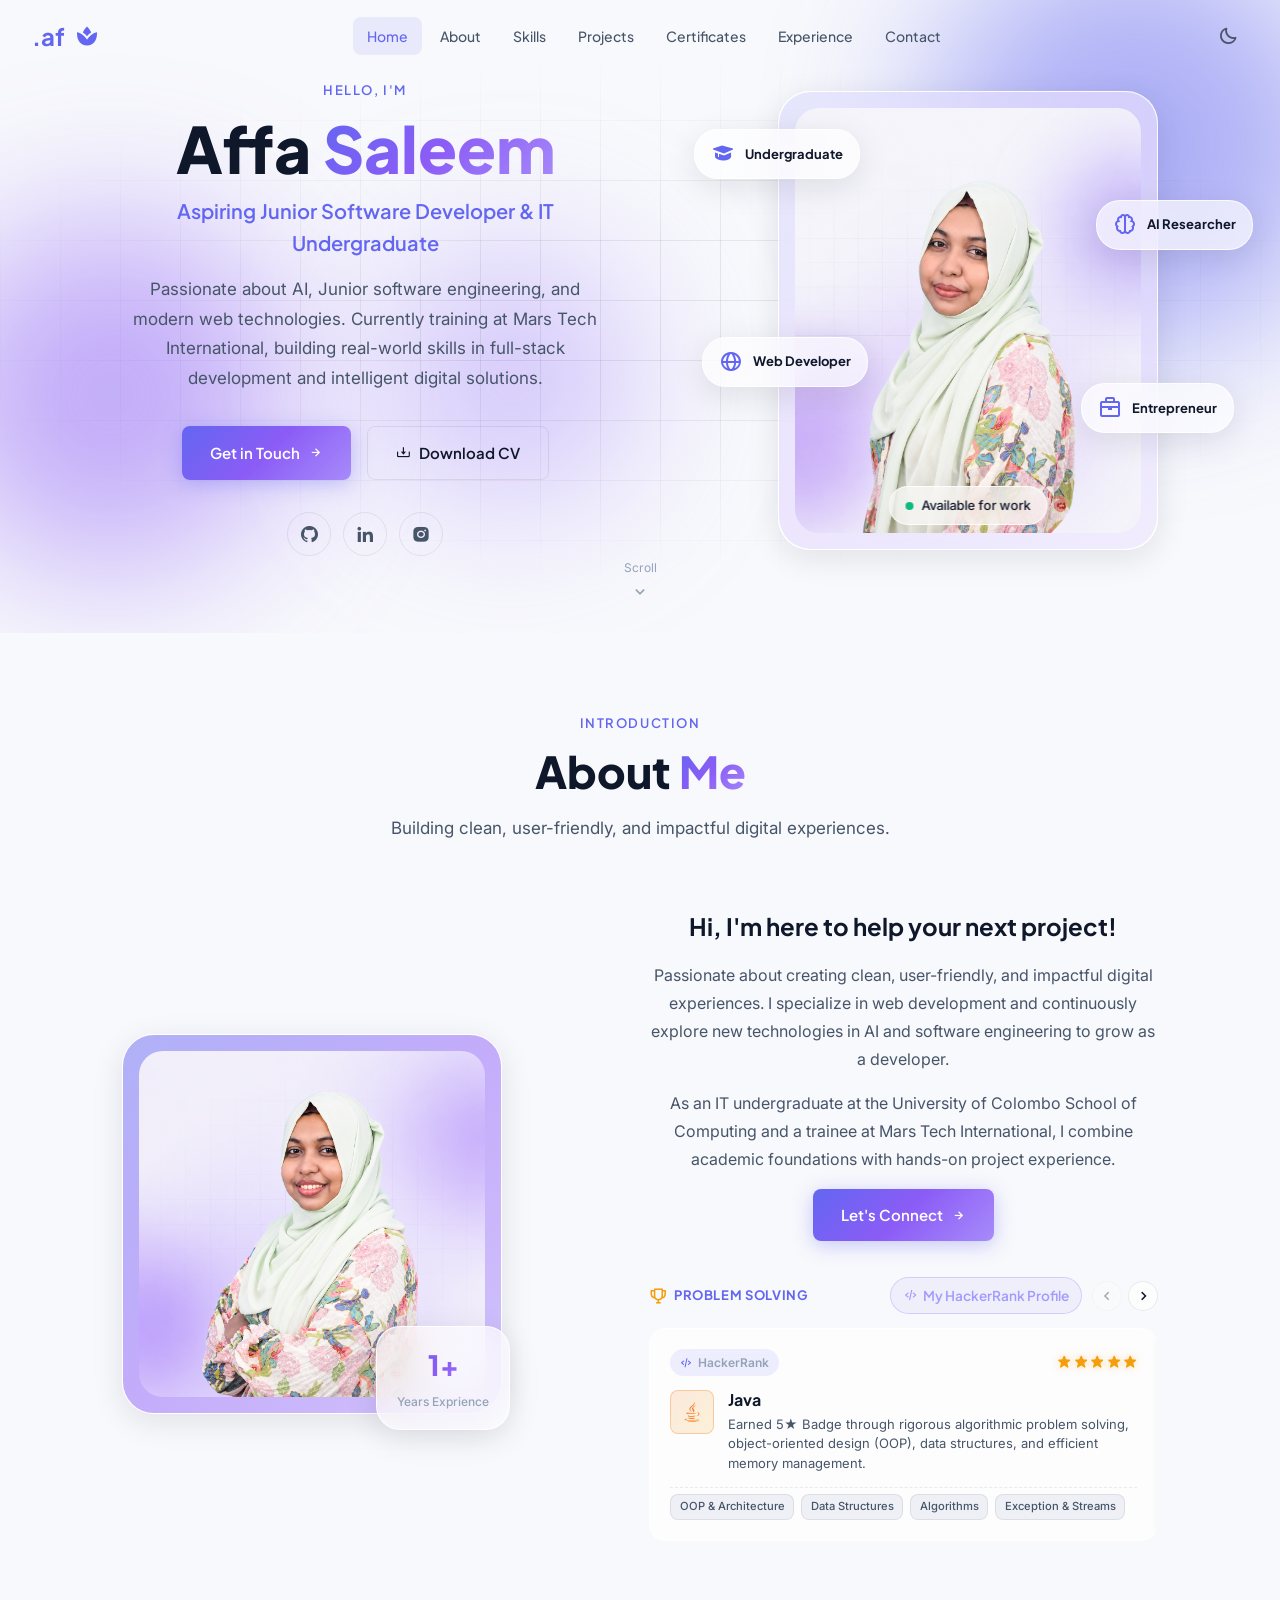
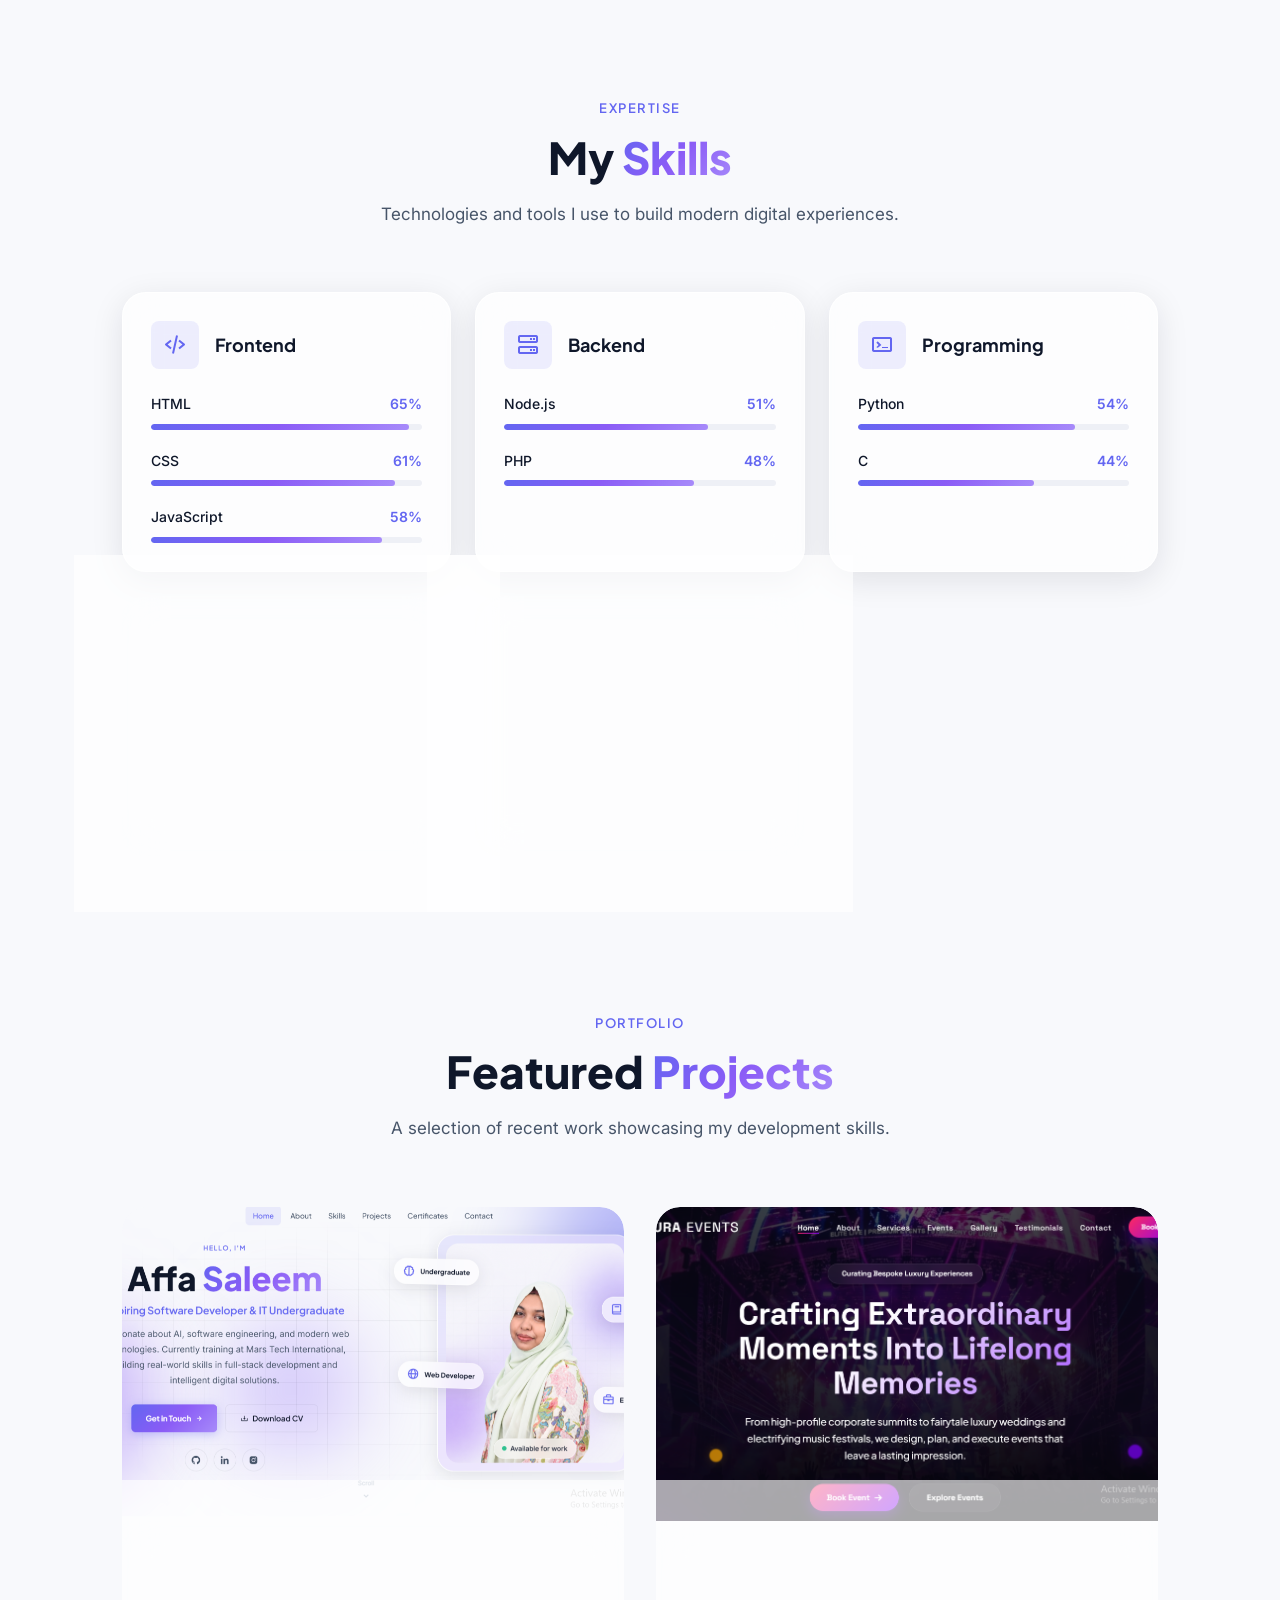
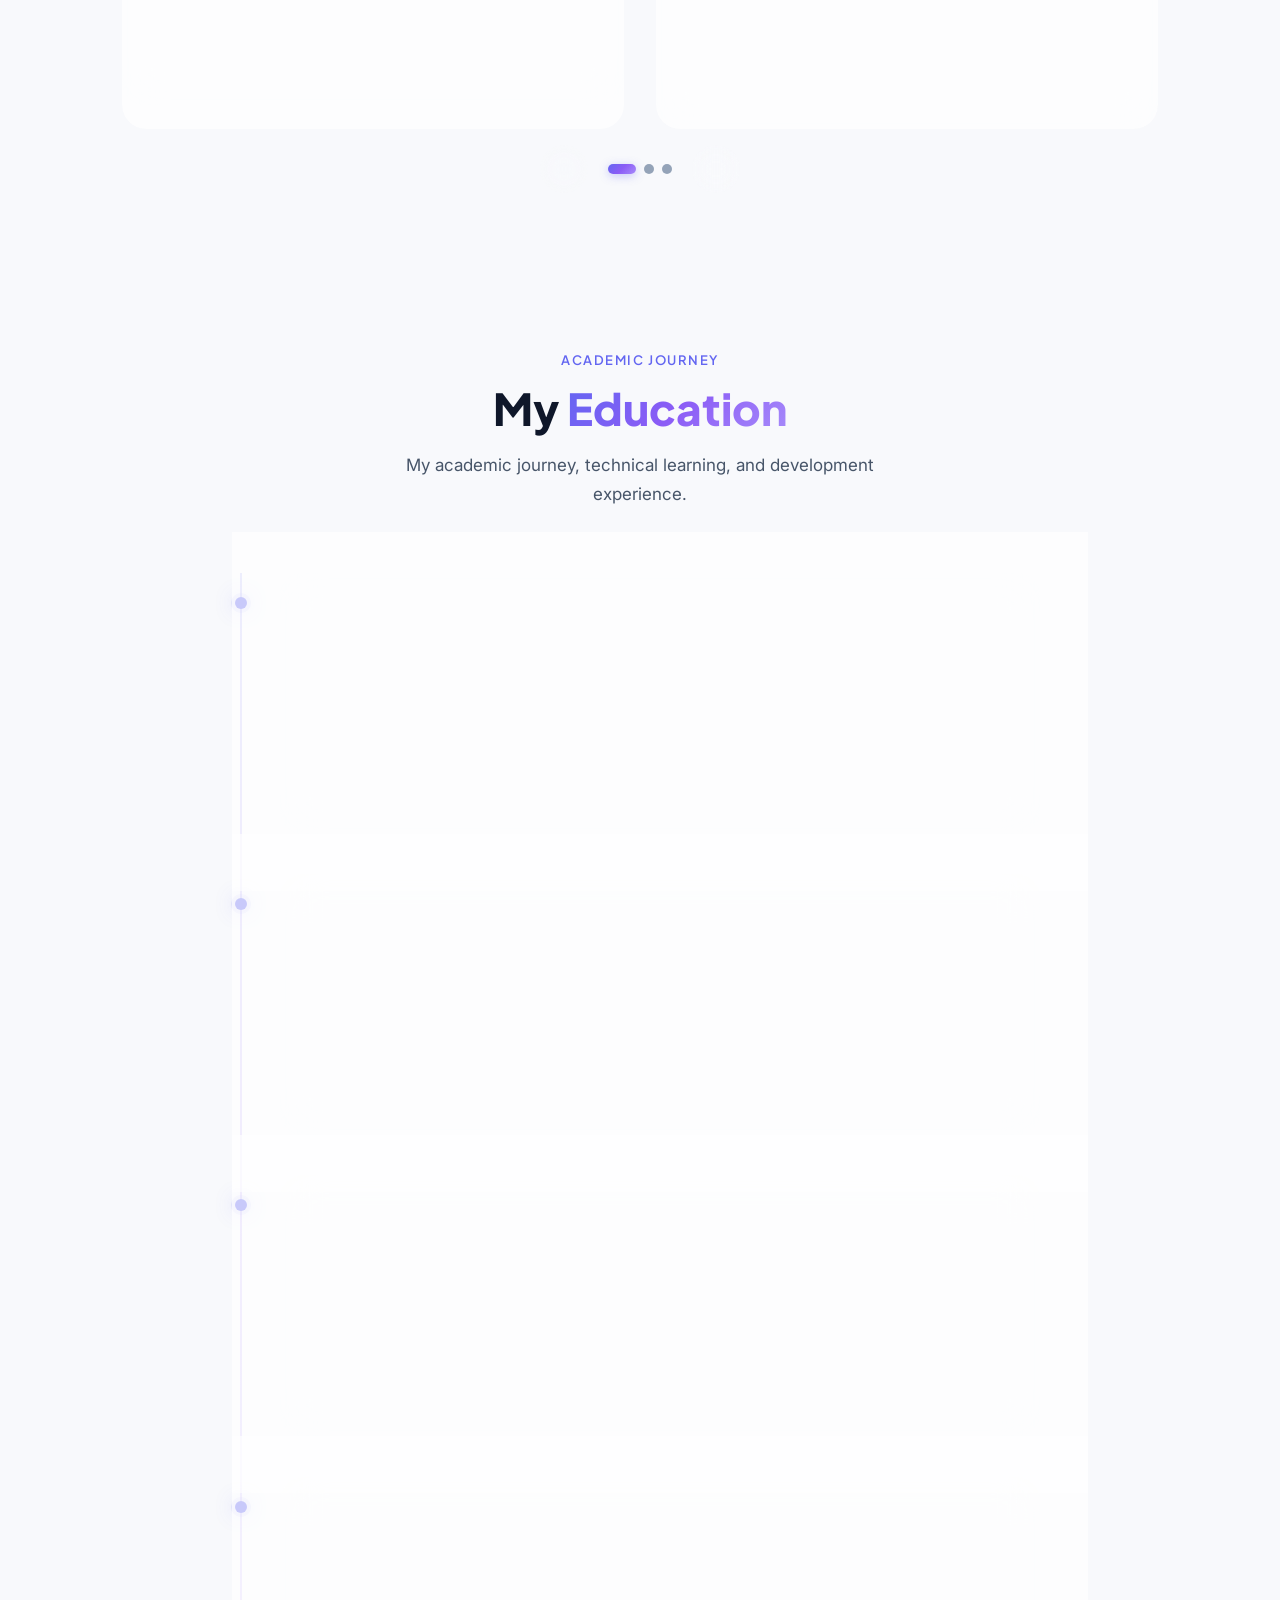
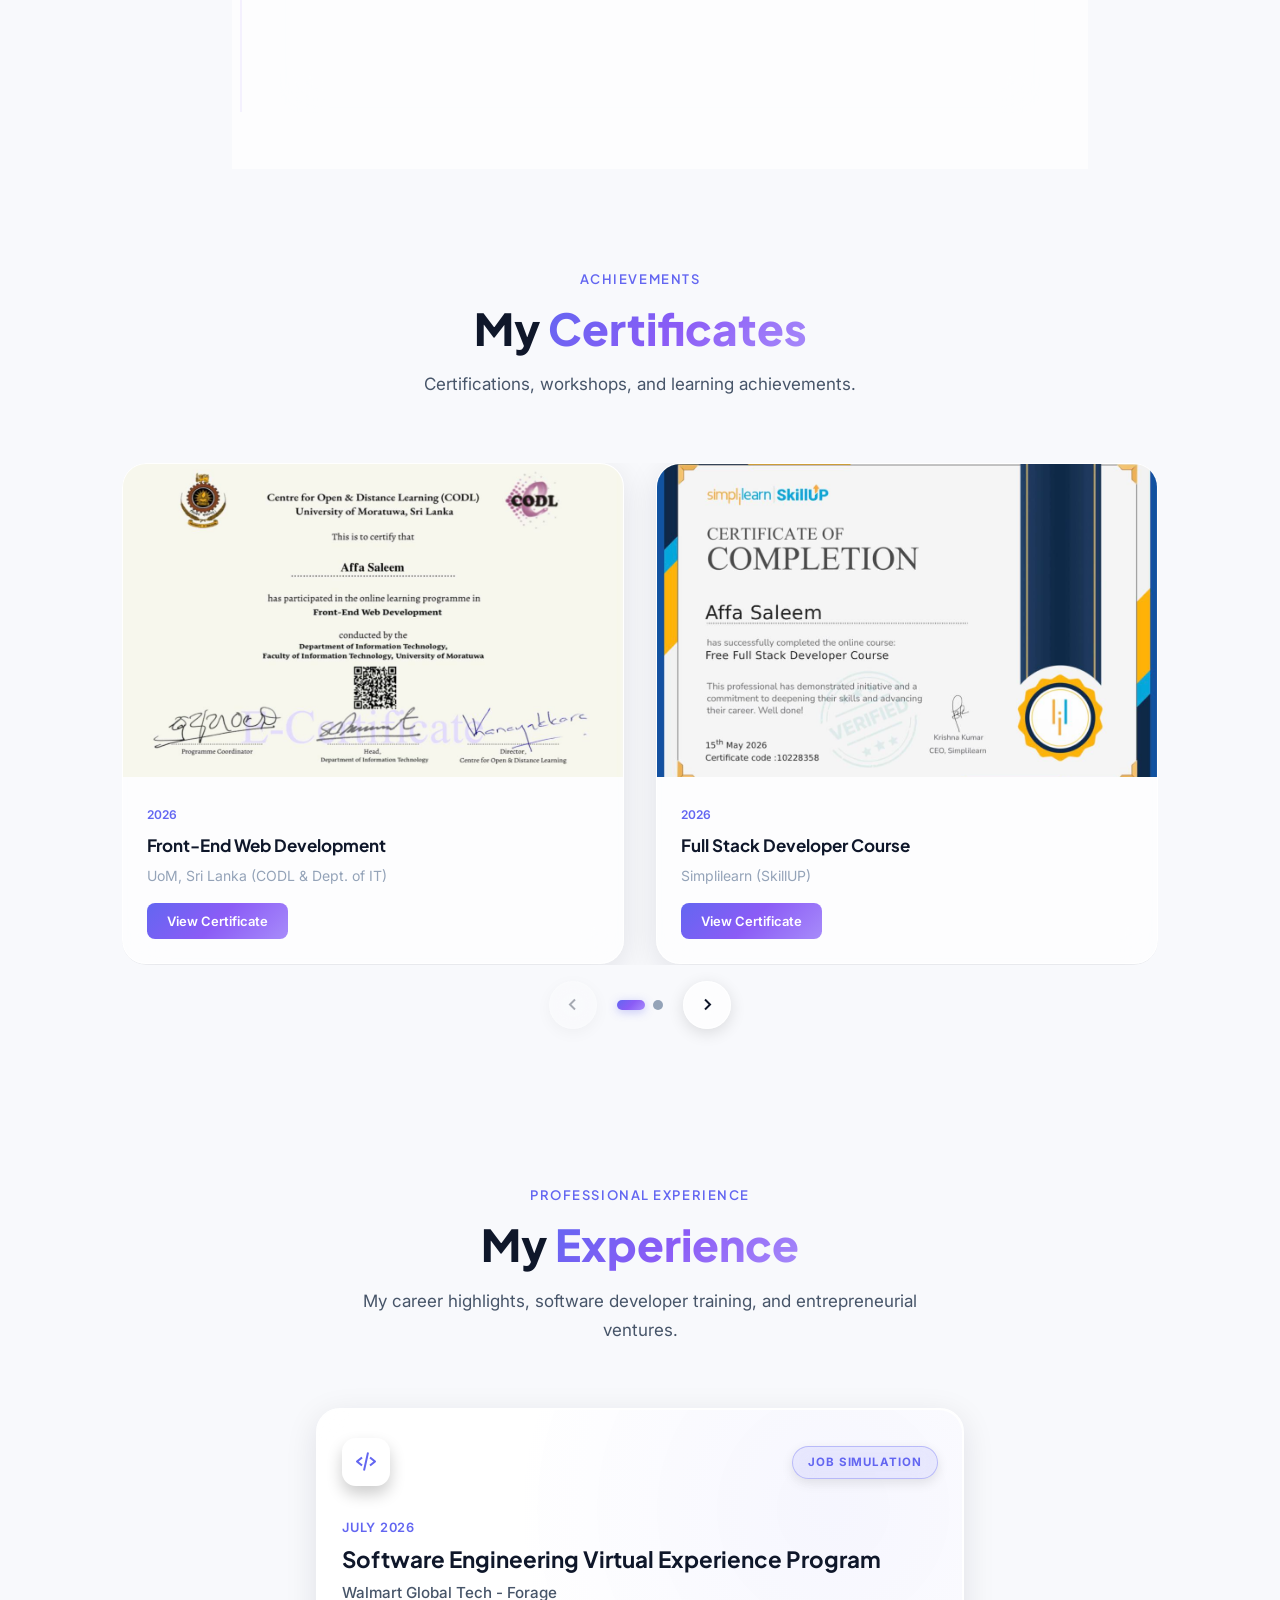
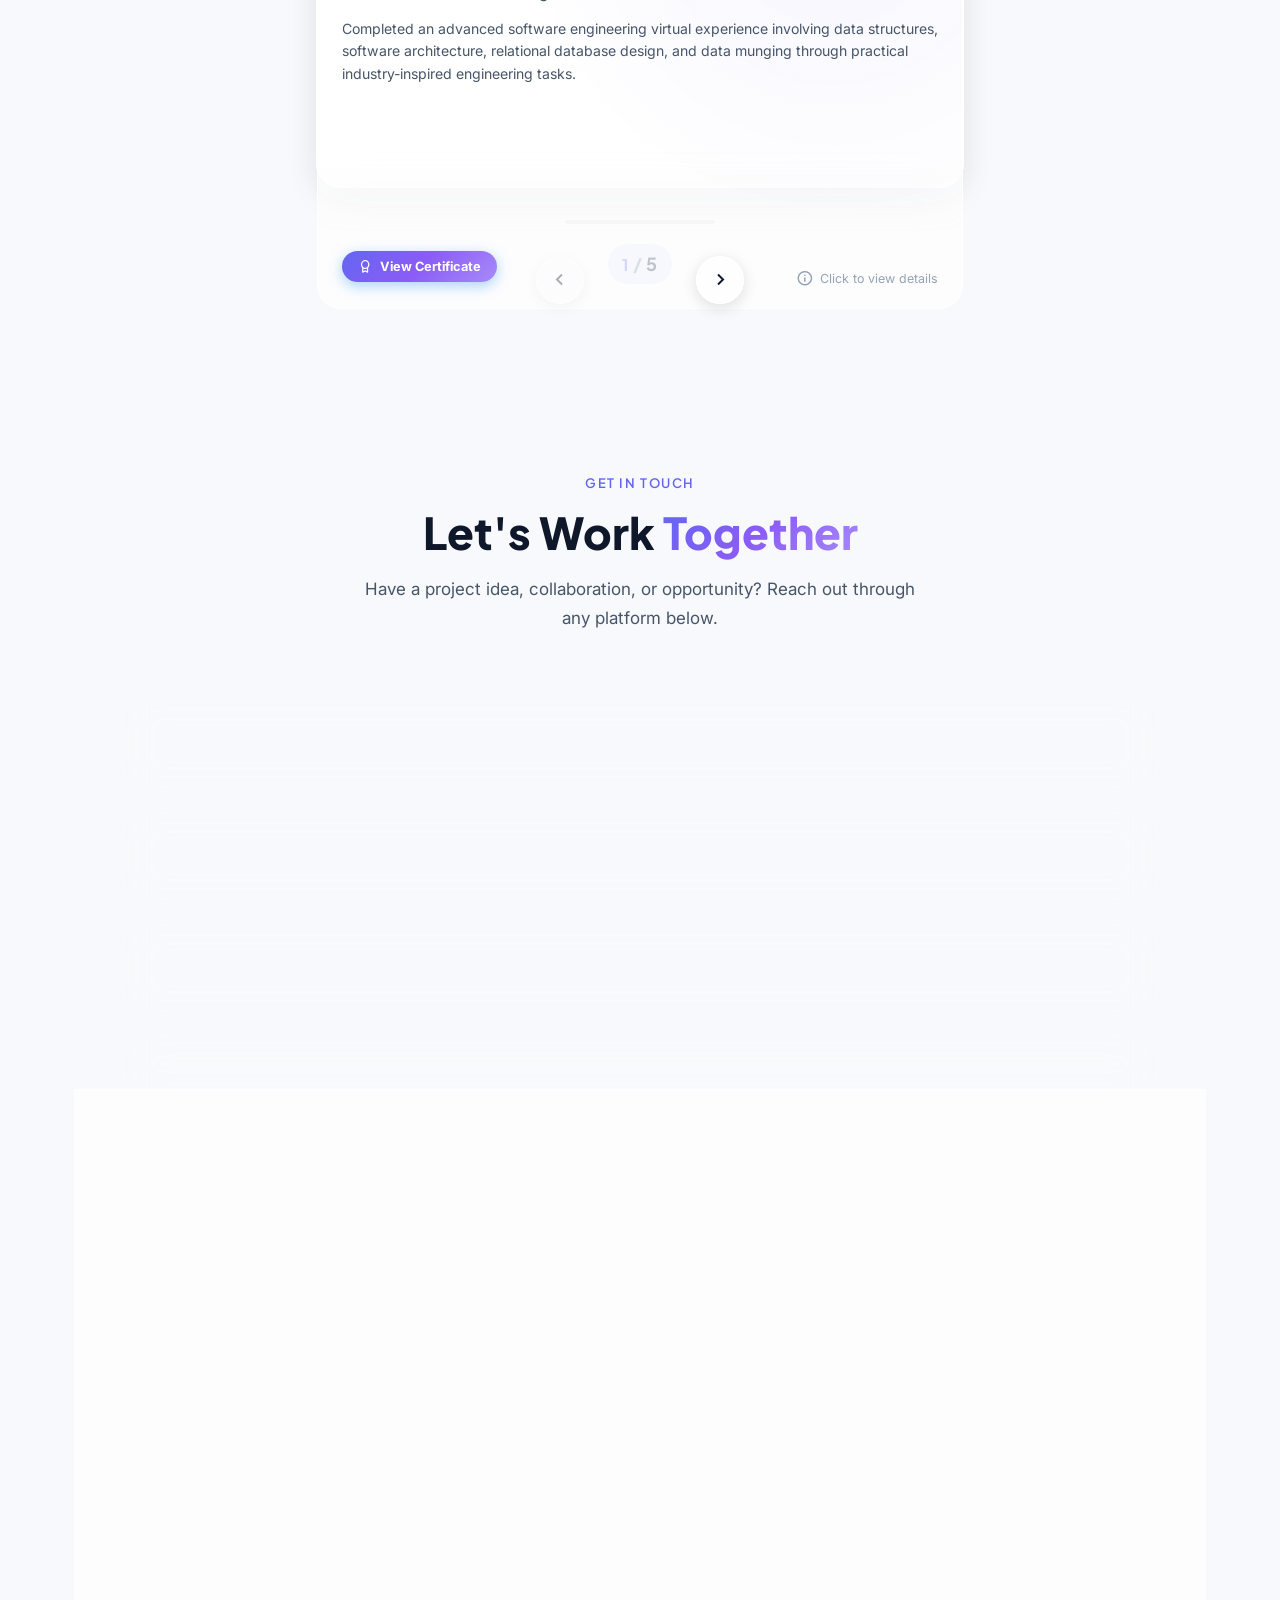
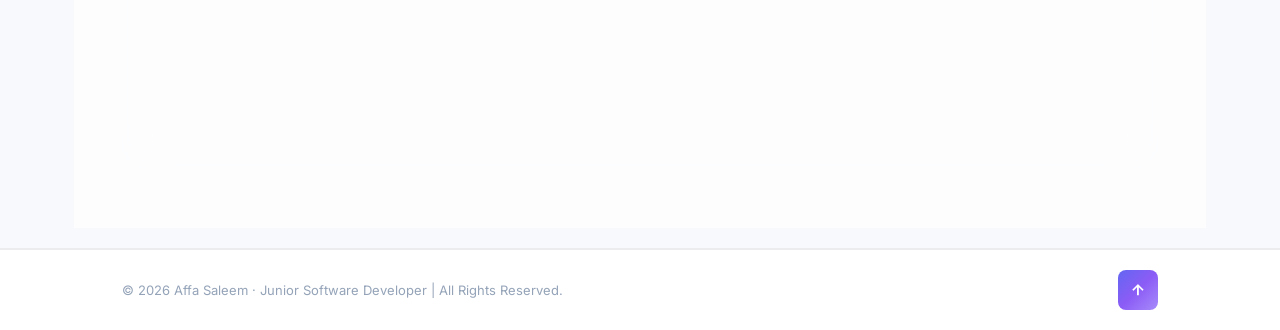
==== commit b606a009: "problem solving post uppdate" ====
--- a/index.html
+++ b/index.html
@@ -76,7 +76,7 @@
                             Available for work
                         </div>
                     </div>
-                    
+
                     <div class="hero-float-card glass">
                         <i class="bx bx-brain"></i>
                         <div>
@@ -203,30 +203,28 @@
                                     <i class="bx bx-trophy"></i> Problem Solving
                                 </span>
                                 <!-- Custom Swiper Control Buttons -->
-                                <!-- <div class="mini-swiper-controls" id="psSwiperControls">
-                                    <div class="mini-swiper-tabs">
-                                        <button class="mini-swiper-tab active" data-index="0" type="button" aria-label="Show SQL 5 Star Badge">
-                                            <i class="bx bx-data"></i> SQL <span>5★</span>
-                                        </button>
-                                        <button class="mini-swiper-tab" data-index="1" type="button" aria-label="Show Java 5 Star Badge">
-                                            <i class="bx bxl-java"></i> Java <span>5★</span>
-                                        </button>
-                                    </div>
+                                <div class="mini-swiper-controls" id="psSwiperControls">
+                                    <a href="https://www.hackerrank.com/profile/affasaleem" target="_blank" rel="noopener noreferrer" class="btn btn-outline" style="padding: 0.4rem 0.8rem; font-size: 0.85rem; border-radius: 20px; display: inline-flex; align-items: center; gap: 0.3rem; background: rgba(162, 155, 254, 0.1); color: #a29bfe; border: 1px solid rgba(162, 155, 254, 0.4);">
+                                        <i class="bx bx-code-alt"></i> My HackerRank Profile
+                                    </a>
                                     <div class="mini-swiper-arrows">
-                                        <button class="mini-swiper-arrow" id="psPrevBtn" type="button" aria-label="Previous achievement">
+                                        <button class="mini-swiper-arrow" id="psPrevBtn" type="button"
+                                            aria-label="Previous achievement">
                                             <i class="bx bx-chevron-left"></i>
                                         </button>
-                                        <button class="mini-swiper-arrow" id="psNextBtn" type="button" aria-label="Next achievement">
+                                        <button class="mini-swiper-arrow" id="psNextBtn" type="button"
+                                            aria-label="Next achievement">
                                             <i class="bx bx-chevron-right"></i>
                                         </button>
                                     </div>
-                                </div> -->
+                                </div>
                             </div>
 
                             <!-- Swiper Container & Cards -->
                             <div class="mini-swiper-container" id="psSwiperContainer">
                                 <div class="mini-swiper-track" id="psSwiperTrack">
-                                    <!-- Slide 1: SQL 5 Star Post -->
+
+                                    <!-- Slide 1: Java 5 Star Post -->
                                     <article class="mini-ps-card glass">
                                         <div class="mini-ps-badge-bar">
                                             <span class="mini-ps-platform"><i class="bx bx-code-alt"></i> HackerRank</span>
@@ -239,12 +237,46 @@
                                             </div>
                                         </div>
                                         <div class="mini-ps-content">
+                                            <div class="mini-ps-icon-box java-icon">
+                                                <i class="bx bxl-java"></i>
+                                            </div>
+                                            <div class="mini-ps-text">
+                                                <h4>Java</h4>
+                                                <p>Earned 5★ Badge through rigorous algorithmic problem solving,
+                                                    object-oriented design (OOP), data structures, and efficient memory
+                                                    management.</p>
+                                            </div>
+                                        </div>
+                                        <div class="mini-ps-tags">
+                                            <span class="mini-ps-tag">OOP &amp; Architecture</span>
+                                            <span class="mini-ps-tag">Data Structures</span>
+                                            <span class="mini-ps-tag">Algorithms</span>
+                                            <span class="mini-ps-tag">Exception &amp; Streams</span>
+                                        </div>
+                                    </article>
+
+                                    <!-- Slide 2: SQL 5 Star Post -->
+                                    <article class="mini-ps-card glass">
+                                        <div class="mini-ps-badge-bar">
+                                            <span class="mini-ps-platform"><i class="bx bx-code-alt"></i>
+                                                HackerRank</span>
+                                            <div class="mini-ps-stars" aria-label="5 Star Rating">
+                                                <i class="bx bxs-star"></i>
+                                                <i class="bx bxs-star"></i>
+                                                <i class="bx bxs-star"></i>
+                                                <i class="bx bxs-star"></i>
+                                                <i class="bx bxs-star"></i>
+                                            </div>
+                                        </div>
+                                        <div class="mini-ps-content">
                                             <div class="mini-ps-icon-box sql-icon">
                                                 <i class="bx bx-data"></i>
                                             </div>
                                             <div class="mini-ps-text">
-                                                <h4>5-Star SQL Problem Solver</h4>
-                                                <p>Achieved 5★ Badge by mastering complex database queries, multi-table JOINs, subqueries, indexing, and high-performance relational database optimization.</p>
+                                                <h4>SQL</h4>
+                                                <p>Achieved 5★ Badge by mastering complex database queries, multi-table
+                                                    JOINs, subqueries, indexing, and high-performance relational
+                                                    database optimization.</p>
                                             </div>
                                         </div>
                                         <div class="mini-ps-tags">
@@ -255,10 +287,10 @@
                                         </div>
                                     </article>
 
-                                    <!-- Slide 2: Java 5 Star Post -->
-                                    <article class="mini-ps-card glass">
+                                    <!-- Slide 3: Problem Solving 5 Star Post -->
+                                    <!-- <article class="mini-ps-card glass">
                                         <div class="mini-ps-badge-bar">
-                                            <span class="mini-ps-platform"><i class="bx bx-code-alt"></i> HackerRank Gold</span>
+                                            <span class="mini-ps-platform"><i class="bx bx-code-alt"></i> HackerRank</span>
                                             <div class="mini-ps-stars" aria-label="5 Star Rating">
                                                 <i class="bx bxs-star"></i>
                                                 <i class="bx bxs-star"></i>
@@ -268,21 +300,21 @@
                                             </div>
                                         </div>
                                         <div class="mini-ps-content">
-                                            <div class="mini-ps-icon-box java-icon">
-                                                <i class="bx bxl-java"></i>
+                                            <div class="mini-ps-icon-box" style="background: rgba(46, 204, 113, 0.1); color: #2ecc71;">
+                                                <i class="bx bx-brain"></i>
                                             </div>
                                             <div class="mini-ps-text">
-                                                <h4>5-Star Java Problem Solver</h4>
-                                                <p>Earned 5★ Gold Badge through rigorous algorithmic problem solving, object-oriented design (OOP), data structures, and efficient memory management.</p>
+                                                <h4>Problem Solving</h4>
+                                                <p>Achieved 5★ Badge in Problem Solving by mastering algorithms, data structures, and mathematical concepts to solve complex computational challenges.</p>
                                             </div>
                                         </div>
                                         <div class="mini-ps-tags">
-                                            <span class="mini-ps-tag">OOP &amp; Architecture</span>
+                                            <span class="mini-ps-tag">Algorithms</span>
                                             <span class="mini-ps-tag">Data Structures</span>
-                                            <span class="mini-ps-tag">Algorithms</span>
-                                            <span class="mini-ps-tag">Exception &amp; Streams</span>
-                                        </div>
-                                    </article>
+                                            <span class="mini-ps-tag">Math</span>
+                                            <span class="mini-ps-tag">Logic</span>
+                                        </div>
+                                    </article> -->
                                 </div>
                             </div>
                         </div>
@@ -317,21 +349,27 @@
                                     <span>HTML</span>
                                     <span class="skill-percent">0%</span>
                                 </div>
-                                <div class="skill-bar"><div class="skill-fill"></div></div>
+                                <div class="skill-bar">
+                                    <div class="skill-fill"></div>
+                                </div>
                             </li>
                             <li class="skill-item" data-level="90">
                                 <div class="skill-item-top">
                                     <span>CSS</span>
                                     <span class="skill-percent">0%</span>
                                 </div>
-                                <div class="skill-bar"><div class="skill-fill"></div></div>
+                                <div class="skill-bar">
+                                    <div class="skill-fill"></div>
+                                </div>
                             </li>
                             <li class="skill-item" data-level="85">
                                 <div class="skill-item-top">
                                     <span>JavaScript</span>
                                     <span class="skill-percent">0%</span>
                                 </div>
-                                <div class="skill-bar"><div class="skill-fill"></div></div>
+                                <div class="skill-bar">
+                                    <div class="skill-fill"></div>
+                                </div>
                             </li>
                         </ul>
                     </article>
@@ -350,14 +388,18 @@
                                     <span>Node.js</span>
                                     <span class="skill-percent">0%</span>
                                 </div>
-                                <div class="skill-bar"><div class="skill-fill"></div></div>
+                                <div class="skill-bar">
+                                    <div class="skill-fill"></div>
+                                </div>
                             </li>
                             <li class="skill-item" data-level="70">
                                 <div class="skill-item-top">
                                     <span>PHP</span>
                                     <span class="skill-percent">0%</span>
                                 </div>
-                                <div class="skill-bar"><div class="skill-fill"></div></div>
+                                <div class="skill-bar">
+                                    <div class="skill-fill"></div>
+                                </div>
                             </li>
                         </ul>
                     </article>
@@ -376,14 +418,18 @@
                                     <span>Python</span>
                                     <span class="skill-percent">0%</span>
                                 </div>
-                                <div class="skill-bar"><div class="skill-fill"></div></div>
+                                <div class="skill-bar">
+                                    <div class="skill-fill"></div>
+                                </div>
                             </li>
                             <li class="skill-item" data-level="65">
                                 <div class="skill-item-top">
                                     <span>C</span>
                                     <span class="skill-percent">0%</span>
                                 </div>
-                                <div class="skill-bar"><div class="skill-fill"></div></div>
+                                <div class="skill-bar">
+                                    <div class="skill-fill"></div>
+                                </div>
                             </li>
                         </ul>
                     </article>
@@ -443,7 +489,8 @@
                             <!-- Portfolio Website -->
                             <article class="project-card swiper-slide">
                                 <div class="project-image">
-                                    <img src="assets/projects/myportfolio.png" alt="Portfolio Website project" loading="lazy">
+                                    <img src="assets/projects/myportfolio.png" alt="Portfolio Website project"
+                                        loading="lazy">
                                     <div class="project-overlay">
                                         <a href="https://affasaleem.github.io/my-portfolio/" target="_blank"
                                             rel="noopener noreferrer" class="btn btn-primary btn-sm">
@@ -469,10 +516,11 @@
                             <!-- Event Management Website -->
                             <article class="project-card swiper-slide">
                                 <div class="project-image">
-                                    <img src="assets/projects/aura-events.png" alt="Event Management Website project" loading="lazy">
+                                    <img src="assets/projects/aura-events.png" alt="Event Management Website project"
+                                        loading="lazy">
                                     <div class="project-overlay">
-                                        <a href="https://affasaleem.github.io/My-Projects/event-management-website/" target="_blank" rel="noopener noreferrer"
-                                            class="btn btn-primary btn-sm">
+                                        <a href="https://affasaleem.github.io/My-Projects/event-management-website/"
+                                            target="_blank" rel="noopener noreferrer" class="btn btn-primary btn-sm">
                                             <i class="bx bx-link-external"></i> Live Demo
                                         </a>
                                         <a href="https://github.com/affasaleem/My-Projects/tree/main/event-management-website"
@@ -483,7 +531,8 @@
                                 </div>
                                 <div class="project-info glass">
                                     <h3>Modern Event Management Platform</h3>
-                                    <p>Luxury-inspired event management website featuring elegant design, responsive layouts,
+                                    <p>Luxury-inspired event management website featuring elegant design, responsive
+                                        layouts,
                                         and seamless user experience for showcasing premium events and services.</p>
                                     <div class="project-tech">
                                         <span>HTML</span>
@@ -495,10 +544,11 @@
                             <!-- Travel Agency Website -->
                             <article class="project-card swiper-slide">
                                 <div class="project-image">
-                                    <img src="assets/projects/wonderlux.png" alt="Travel Agency Website project" loading="lazy">
+                                    <img src="assets/projects/wonderlux.png" alt="Travel Agency Website project"
+                                        loading="lazy">
                                     <div class="project-overlay">
-                                        <a href="https://affasaleem.github.io/My-Projects/travel-agency/" target="_blank" rel="noopener noreferrer"
-                                            class="btn btn-primary btn-sm">
+                                        <a href="https://affasaleem.github.io/My-Projects/travel-agency/"
+                                            target="_blank" rel="noopener noreferrer" class="btn btn-primary btn-sm">
                                             <i class="bx bx-link-external"></i> Live Demo
                                         </a>
                                         <a href="https://github.com/affasaleem/My-Projects/tree/main/travel-agency"
@@ -522,22 +572,24 @@
                             <!-- Dice Game Website -->
                             <article class="project-card swiper-slide">
                                 <div class="project-image">
-                                    <img src="assets/projects/dice-game.png" alt="Dice Game Website project" loading="lazy">
+                                    <img src="assets/projects/dice-game.png" alt="Dice Game Website project"
+                                        loading="lazy">
                                     <div class="project-overlay">
-                                        <a href="https://affasaleem.github.io/the-dicee-game/" target="_blank" rel="noopener noreferrer"
-                                            class="btn btn-primary btn-sm">
+                                        <a href="https://affasaleem.github.io/the-dicee-game/" target="_blank"
+                                            rel="noopener noreferrer" class="btn btn-primary btn-sm">
                                             <i class="bx bx-link-external"></i> Live Demo
                                         </a>
-                                        <a href="https://github.com/affasaleem/the-dicee-game/"
-                                            target="_blank" rel="noopener noreferrer" class="btn btn-outline btn-sm">
+                                        <a href="https://github.com/affasaleem/the-dicee-game/" target="_blank"
+                                            rel="noopener noreferrer" class="btn btn-outline btn-sm">
                                             <i class="bx bxl-github"></i> GitHub
                                         </a>
                                     </div>
                                 </div>
                                 <div class="project-info glass">
                                     <h3>Roll Royale - Dice Game Website</h3>
-                                    <p>A two-player browser game where each player rolls a dice, 
-                                        and the higher score wins. Built to practice DOM manipulation and random number generation.</p>
+                                    <p>A two-player browser game where each player rolls a dice,
+                                        and the higher score wins. Built to practice DOM manipulation and random number
+                                        generation.</p>
                                     <div class="project-tech">
                                         <span>HTML</span>
                                         <span>CSS</span>
@@ -549,22 +601,24 @@
                             <!-- Simon Game Website -->
                             <article class="project-card swiper-slide">
                                 <div class="project-image">
-                                    <img src="assets/projects/simon-game.png" alt="Travel Agency Website project" loading="lazy">
+                                    <img src="assets/projects/simon-game.png" alt="Travel Agency Website project"
+                                        loading="lazy">
                                     <div class="project-overlay">
-                                        <a href="https://affasaleem.github.io/Simon-Game/" target="_blank" rel="noopener noreferrer"
-                                            class="btn btn-primary btn-sm">
+                                        <a href="https://affasaleem.github.io/Simon-Game/" target="_blank"
+                                            rel="noopener noreferrer" class="btn btn-primary btn-sm">
                                             <i class="bx bx-link-external"></i> Live Demo
                                         </a>
-                                        <a href="https://github.com/affasaleem/Simon-Game"
-                                            target="_blank" rel="noopener noreferrer" class="btn btn-outline btn-sm">
+                                        <a href="https://github.com/affasaleem/Simon-Game" target="_blank"
+                                            rel="noopener noreferrer" class="btn btn-outline btn-sm">
                                             <i class="bx bxl-github"></i> GitHub
                                         </a>
                                     </div>
                                 </div>
                                 <div class="project-info glass">
                                     <h3>Simon Game Pro</h3>
-                                    <p>An interactive memory game that tests pattern recall. 
-                                        Players must repeat a growing sequence of colors and sounds, sharpening focus and logic skills.</p>
+                                    <p>An interactive memory game that tests pattern recall.
+                                        Players must repeat a growing sequence of colors and sounds, sharpening focus
+                                        and logic skills.</p>
                                     <div class="project-tech">
                                         <span>HTML</span>
                                         <span>CSS</span>
@@ -577,22 +631,24 @@
                             <!-- Finance Tracker Website -->
                             <article class="project-card swiper-slide">
                                 <div class="project-image">
-                                    <img src="./assets/projects/fintrack.png" alt="Finance Tracker Website project" loading="lazy">
+                                    <img src="./assets/projects/fintrack.png" alt="Finance Tracker Website project"
+                                        loading="lazy">
                                     <div class="project-overlay">
-                                        <a href="https://affasaleem.github.io/Personal-Finance-Tracker/" target="_blank" rel="noopener noreferrer"
-                                            class="btn btn-primary btn-sm">
+                                        <a href="https://affasaleem.github.io/Personal-Finance-Tracker/" target="_blank"
+                                            rel="noopener noreferrer" class="btn btn-primary btn-sm">
                                             <i class="bx bx-link-external"></i> Live Demo
                                         </a>
-                                        <a href="https://github.com/affasaleem/Personal-Finance-Tracker"
-                                            target="_blank" rel="noopener noreferrer" class="btn btn-outline btn-sm">
+                                        <a href="https://github.com/affasaleem/Personal-Finance-Tracker" target="_blank"
+                                            rel="noopener noreferrer" class="btn btn-outline btn-sm">
                                             <i class="bx bxl-github"></i> GitHub
                                         </a>
                                     </div>
                                 </div>
                                 <div class="project-info glass">
                                     <h3>FinTrack - Finance Tracker Website</h3>
-                                    <p>A tool to log income and expenses, view balances, and 
-                                        track spending habits. Developed to understand CRUD operations and local data management.</p>
+                                    <p>A tool to log income and expenses, view balances, and
+                                        track spending habits. Developed to understand CRUD operations and local data
+                                        management.</p>
                                     <div class="project-tech">
                                         <span>HTML</span>
                                         <span>CSS</span>
@@ -727,10 +783,8 @@
                     <div class="swiper" id="certsSwiper">
                         <div class="swiper-track" id="certsTrack">
 
-                            <article class="certificate-card glass swiper-slide"
-                                data-title="Front-End Web Development"
-                                data-org="University of Moratuwa, Sri Lanka (CODL &amp; Dept. of IT)"
-                                data-year="2026"
+                            <article class="certificate-card glass swiper-slide" data-title="Front-End Web Development"
+                                data-org="University of Moratuwa, Sri Lanka (CODL &amp; Dept. of IT)" data-year="2026"
                                 data-description="University-certified front-end web fundamentals"
                                 data-image="assets/certficates/Front-End_Web_Development_E-Certificate.jpg">
                                 <div class="certificate-thumb">
@@ -746,8 +800,7 @@
                             </article>
 
                             <article class="certificate-card glass swiper-slide"
-                                data-title="Full Stack Developer Course"
-                                data-org="Simplilearn (SkillUP)"
+                                data-title="Full Stack Developer Course" data-org="Simplilearn (SkillUP)"
                                 data-year="2026"
                                 data-description="Industry-recognized online certification in full stack development"
                                 data-image="assets/certficates/Full_Stack_Developer _E-Certificate.jpg">
@@ -763,10 +816,8 @@
                                 </div>
                             </article>
 
-                            <article class="certificate-card glass swiper-slide"
-                                data-title="Web Design for Beginners"
-                                data-org="UoM, Sri Lanka (CODL &amp; Dept. of IT)"
-                                data-year="2026"
+                            <article class="certificate-card glass swiper-slide" data-title="Web Design for Beginners"
+                                data-org="UoM, Sri Lanka (CODL &amp; Dept. of IT)" data-year="2026"
                                 data-description="University-certified foundation in web design"
                                 data-image="assets/certficates/Web_Design_for_Beginners_E-Certificate.jpg">
                                 <div class="certificate-thumb">
@@ -783,8 +834,7 @@
 
                             <article class="certificate-card glass swiper-slide"
                                 data-title="Professional Networking for Career Growth"
-                                data-org="HP LIFE (HP Foundation)"
-                                data-year="2026"
+                                data-org="HP LIFE (HP Foundation)" data-year="2026"
                                 data-description="Career-focused certification in professional networking and personal branding"
                                 data-image="assets/certficates/Professional_Networking_for_Career_Growth_E-Certificate.jpg">
                                 <div class="certificate-thumb">
@@ -831,9 +881,9 @@
                 <div class="exp-swiper-container reveal" data-reveal="up" id="expSwiper">
                     <div class="exp-stage-outer" id="expStage" tabindex="0">
                         <div class="exp-stage-inner">
- 
+
                             <!-- Card 1: Walmart Global Tech - Forage -->
-                             <article class="exp-card glass" tabindex="0">
+                            <article class="exp-card glass" tabindex="0">
                                 <div class="exp-card-inner">
                                     <div class="exp-card-front">
                                         <div class="exp-card-glow"></div>
@@ -848,15 +898,20 @@
                                                 <span class="exp-date">July 2026</span>
                                                 <h3>Software Engineering Virtual Experience Program</h3>
                                                 <h4>Walmart Global Tech - Forage</h4>
-                                                <p class="exp-card-desc">Completed an advanced software engineering virtual experience involving data structures, software architecture, relational database design, 
-                                                    and data munging through practical industry-inspired engineering tasks.</p>
+                                                <p class="exp-card-desc">Completed an advanced software engineering
+                                                    virtual experience involving data structures, software architecture,
+                                                    relational database design,
+                                                    and data munging through practical industry-inspired engineering
+                                                    tasks.</p>
                                             </div>
                                         </div>
                                         <div class="exp-card-footer">
-                                            <button class="exp-cert-btn" type="button" aria-label="View Certificate" data-cert-src="./assets/internships/Advanced_Software_Engineering_Job.jpg">
+                                            <button class="exp-cert-btn" type="button" aria-label="View Certificate"
+                                                data-cert-src="./assets/internships/Advanced_Software_Engineering_Job.jpg">
                                                 <i class="bx bx-award"></i> View Certificate
                                             </button>
-                                            <p class="exp-hint"><i class="bx bx-info-circle"></i> Click to view details</p>
+                                            <p class="exp-hint"><i class="bx bx-info-circle"></i> Click to view details
+                                            </p>
                                         </div>
                                     </div>
                                     <div class="exp-card-back">
@@ -865,20 +920,27 @@
                                             <h4>Walmart Global Tech - Forage</h4>
                                         </div>
                                         <ul class="exp-details-list">
-                                            <li>Designed and implemented solutions using advanced data structures and algorithms.</li>
-                                            <li>Applied software architecture principles to build scalable and maintainable system designs.</li>
-                                            <li>Created and optimized relational database schemas following normalization best practices.</li>
-                                            <li>Performed data munging and preprocessing to transform raw datasets into usable formats.</li>
-                                            <li>Analyzed engineering problems and proposed efficient technical solutions.</li>
-                                            <li>Followed structured software engineering practices to complete industry-inspired tasks.</li>
+                                            <li>Designed and implemented solutions using advanced data structures and
+                                                algorithms.</li>
+                                            <li>Applied software architecture principles to build scalable and
+                                                maintainable system designs.</li>
+                                            <li>Created and optimized relational database schemas following
+                                                normalization best practices.</li>
+                                            <li>Performed data munging and preprocessing to transform raw datasets into
+                                                usable formats.</li>
+                                            <li>Analyzed engineering problems and proposed efficient technical
+                                                solutions.</li>
+                                            <li>Followed structured software engineering practices to complete
+                                                industry-inspired tasks.</li>
                                         </ul>
-                                        <span class="exp-flip-back"><i class="bx bx-left-arrow-circle"></i> Click to flip back</span>
+                                        <span class="exp-flip-back"><i class="bx bx-left-arrow-circle"></i> Click to
+                                            flip back</span>
                                     </div>
                                 </div>
                             </article>
 
                             <!-- Card 2: Skyscanner - Forage -->
-                             <article class="exp-card glass" tabindex="0">
+                            <article class="exp-card glass" tabindex="0">
                                 <div class="exp-card-inner">
                                     <div class="exp-card-front">
                                         <div class="exp-card-glow"></div>
@@ -893,15 +955,20 @@
                                                 <span class="exp-date">July 2026</span>
                                                 <h3>Front-End Software Engineering Virtual Experience Program</h3>
                                                 <h4>Skyscanner - Forage</h4>
-                                                <p class="exp-card-desc">Completed a front-end software engineering virtual experience by building 
-                                                    a React-based Backpack web application while applying modern UI development, responsive design, and component-based architecture principles.</p>
+                                                <p class="exp-card-desc">Completed a front-end software engineering
+                                                    virtual experience by building
+                                                    a React-based Backpack web application while applying modern UI
+                                                    development, responsive design, and component-based architecture
+                                                    principles.</p>
                                             </div>
                                         </div>
                                         <div class="exp-card-footer">
-                                            <button class="exp-cert-btn" type="button" aria-label="View Certificate" data-cert-src="assets/internships/Working_as_a_Software_Engineer_at_a_Start_Up.jpg">
+                                            <button class="exp-cert-btn" type="button" aria-label="View Certificate"
+                                                data-cert-src="assets/internships/Working_as_a_Software_Engineer_at_a_Start_Up.jpg">
                                                 <i class="bx bx-award"></i> View Certificate
                                             </button>
-                                            <p class="exp-hint"><i class="bx bx-info-circle"></i> Click to view details</p>
+                                            <p class="exp-hint"><i class="bx bx-info-circle"></i> Click to view details
+                                            </p>
                                         </div>
                                     </div>
                                     <div class="exp-card-back">
@@ -911,19 +978,187 @@
                                         </div>
                                         <ul class="exp-details-list">
                                             <li>Developed a Backpack React web application using React.</li>
-                                            <li>Built reusable and modular UI components following component-based architecture.</li>
+                                            <li>Built reusable and modular UI components following component-based
+                                                architecture.</li>
                                             <li>Implemented responsive and user-friendly interface designs.</li>
-                                            <li>Structured application code for readability, maintainability, and scalability.</li>
-                                            <li>Applied front-end development best practices to complete practical engineering tasks.</li>
-                                            <li>Tested and refined application functionality to ensure a smooth user experience.</li>
+                                            <li>Structured application code for readability, maintainability, and
+                                                scalability.</li>
+                                            <li>Applied front-end development best practices to complete practical
+                                                engineering tasks.</li>
+                                            <li>Tested and refined application functionality to ensure a smooth user
+                                                experience.</li>
                                         </ul>
-                                        <span class="exp-flip-back"><i class="bx bx-left-arrow-circle"></i> Click to flip back</span>
+                                        <span class="exp-flip-back"><i class="bx bx-left-arrow-circle"></i> Click to
+                                            flip back</span>
                                     </div>
                                 </div>
                             </article>
 
                             <!-- Card 3: Commonwealth Bank - Forage -->
-                             <article class="exp-card glass" tabindex="0">
+                            <article class="exp-card glass" tabindex="0">
+                                <div class="exp-card-inner">
+                                    <div class="exp-card-front">
+                                        <div class="exp-card-glow"></div>
+                                        <div class="exp-card-header">
+                                            <div class="exp-icon-wrap">
+                                                <i class="bx bx-code-alt"></i>
+                                            </div>
+                                            <span class="exp-badge">Job Simulation</span>
+                                        </div>
+                                        <div class="exp-card-body">
+                                            <div class="exp-card-body-text">
+                                                <span class="exp-date">July 2026</span>
+                                                <h3>Software Engineering Virtual Experience Program</h3>
+                                                <h4>Commonwealth Bank - Forage</h4>
+                                                <p class="exp-card-desc">Completed a software engineering virtual
+                                                    experience focused
+                                                    on website development, cybersecurity fundamentals, website styling,
+                                                    and web hosting through practical industry-based tasks.</p>
+                                            </div>
+                                        </div>
+                                        <div class="exp-card-footer">
+                                            <button class="exp-cert-btn" type="button" aria-label="View Certificate"
+                                                data-cert-src="assets/internships/Working_as_a_Software_Engineer_at_a_Start_Up.jpg">
+                                                <i class="bx bx-award"></i> View Certificate
+                                            </button>
+                                            <p class="exp-hint"><i class="bx bx-info-circle"></i> Click to view details
+                                            </p>
+                                        </div>
+                                    </div>
+                                    <div class="exp-card-back">
+                                        <div class="exp-card-back-header">
+                                            <h3>Key Responsibilities</h3>
+                                            <h4>Commonwealth Bank - Forage</h4>
+                                        </div>
+                                        <ul class="exp-details-list">
+                                            <li>Designed and developed a functional website using core web technologies.
+                                            </li>
+                                            <li>Styled and enhanced the website to improve usability and visual appeal.
+                                            </li>
+                                            <li>Applied financial cybersecurity concepts to identify common security
+                                                considerations.</li>
+                                            <li>Prepared a web hosting proposal by evaluating suitable hosting
+                                                solutions.</li>
+                                            <li>Followed software engineering best practices throughout the project
+                                                lifecycle.</li>
+                                            <li>Completed practical tasks based on real-world business scenarios.</li>
+                                        </ul>
+                                        <span class="exp-flip-back"><i class="bx bx-left-arrow-circle"></i> Click to
+                                            flip back</span>
+                                    </div>
+                                </div>
+                            </article>
+
+                            <!-- Card 4: Datacom - Forage -->
+                            <article class="exp-card glass" tabindex="0">
+                                <div class="exp-card-inner">
+                                    <div class="exp-card-front">
+                                        <div class="exp-card-glow"></div>
+                                        <div class="exp-card-header">
+                                            <div class="exp-icon-wrap">
+                                                <i class="bx bx-code-alt"></i>
+                                            </div>
+                                            <span class="exp-badge">Job Simulation</span>
+                                        </div>
+                                        <div class="exp-card-body">
+                                            <div class="exp-card-body-text">
+                                                <span class="exp-date">July 2026</span>
+                                                <h3>Software Development Virtual Experience Program</h3>
+                                                <h4>Datacom - Forage</h4>
+                                                <p class="exp-card-desc">Completed a software development virtual
+                                                    experience
+                                                    focused on software review, debugging, bug fixing, and root cause
+                                                    analysis through practical industry-based engineering tasks.</p>
+                                            </div>
+                                        </div>
+                                        <div class="exp-card-footer">
+                                            <button class="exp-cert-btn" type="button" aria-label="View Certificate"
+                                                data-cert-src="assets/internships/Working_as_a_Software_Engineer_at_a_Start_Up.jpg">
+                                                <i class="bx bx-award"></i> View Certificate
+                                            </button>
+                                            <p class="exp-hint"><i class="bx bx-info-circle"></i> Click to view details
+                                            </p>
+                                        </div>
+                                    </div>
+                                    <div class="exp-card-back">
+                                        <div class="exp-card-back-header">
+                                            <h3>Key Responsibilities</h3>
+                                            <h4>Datacom - Forage</h4>
+                                        </div>
+                                        <ul class="exp-details-list">
+                                            <li>Conducted software reviews to evaluate application functionality and
+                                                code quality.</li>
+                                            <li>Investigated software defects and identified their root causes.</li>
+                                            <li>Applied debugging techniques to diagnose and resolve software issues.
+                                            </li>
+                                            <li>Analyzed application behavior to improve reliability and performance.
+                                            </li>
+                                            <li>Followed software development best practices throughout the debugging
+                                                process.</li>
+                                            <li>Documented findings and proposed effective technical solutions.</li>
+                                        </ul>
+                                        <span class="exp-flip-back"><i class="bx bx-left-arrow-circle"></i> Click to
+                                            flip back</span>
+                                    </div>
+                                </div>
+                            </article>
+
+                            <!-- Card 5: Citi - Forage -->
+                            <article class="exp-card glass" tabindex="0">
+                                <div class="exp-card-inner">
+                                    <div class="exp-card-front">
+                                        <div class="exp-card-glow"></div>
+                                        <div class="exp-card-header">
+                                            <div class="exp-icon-wrap">
+                                                <i class="bx bx-code-alt"></i>
+                                            </div>
+                                            <span class="exp-badge">Job Simulation</span>
+                                        </div>
+                                        <div class="exp-card-body">
+                                            <div class="exp-card-body-text">
+                                                <span class="exp-date">July 2026</span>
+                                                <h3>Technology Software Development Virtual Experience Program</h3>
+                                                <h4>Citi - Forage</h4>
+                                                <p class="exp-card-desc">Completed a technology software development
+                                                    virtual experience focused on system design,
+                                                    feature planning, live data integration, and data visualization
+                                                    through practical engineering tasks.</p>
+                                            </div>
+                                        </div>
+                                        <div class="exp-card-footer">
+                                            <button class="exp-cert-btn" type="button" aria-label="View Certificate"
+                                                data-cert-src="assets/internships/Working_as_a_Software_Engineer_at_a_Start_Up.jpg">
+                                                <i class="bx bx-award"></i> View Certificate
+                                            </button>
+                                            <p class="exp-hint"><i class="bx bx-info-circle"></i> Click to view details
+                                            </p>
+                                        </div>
+                                    </div>
+                                    <div class="exp-card-back">
+                                        <div class="exp-card-back-header">
+                                            <h3>Key Responsibilities</h3>
+                                            <h4>Citi - Forage</h4>
+                                        </div>
+                                        <ul class="exp-details-list">
+                                            <li>Designed state diagrams to model application workflows and system
+                                                behavior.</li>
+                                            <li>Created feature proposals by analyzing user requirements and business
+                                                needs.</li>
+                                            <li>Retrieved and processed live data from web-based sources.</li>
+                                            <li>Developed data visualizations to present information clearly and
+                                                effectively.</li>
+                                            <li>Applied software engineering principles to solve practical business
+                                                challenges.</li>
+                                            <li>Documented technical approaches and solution designs.</li>
+                                        </ul>
+                                        <span class="exp-flip-back"><i class="bx bx-left-arrow-circle"></i> Click to
+                                            flip back</span>
+                                    </div>
+                                </div>
+                            </article>
+
+                            <!-- Card 6: Commonwealth Bank - Forage -->
+                            <!-- <article class="exp-card glass" tabindex="0">
                                 <div class="exp-card-inner">
                                     <div class="exp-card-front">
                                         <div class="exp-card-glow"></div>
@@ -965,144 +1200,9 @@
                                         <span class="exp-flip-back"><i class="bx bx-left-arrow-circle"></i> Click to flip back</span>
                                     </div>
                                 </div>
-                            </article>
-
-                            <!-- Card 4: Datacom - Forage -->
-                             <article class="exp-card glass" tabindex="0">
-                                <div class="exp-card-inner">
-                                    <div class="exp-card-front">
-                                        <div class="exp-card-glow"></div>
-                                        <div class="exp-card-header">
-                                            <div class="exp-icon-wrap">
-                                                <i class="bx bx-code-alt"></i>
-                                            </div>
-                                            <span class="exp-badge">Job Simulation</span>
-                                        </div>
-                                        <div class="exp-card-body">
-                                            <div class="exp-card-body-text">
-                                                <span class="exp-date">July 2026</span>
-                                                <h3>Software Development Virtual Experience Program</h3>
-                                                <h4>Datacom - Forage</h4>
-                                                <p class="exp-card-desc">Completed a software development virtual experience 
-                                                    focused on software review, debugging, bug fixing, and root cause analysis through practical industry-based engineering tasks.</p>
-                                            </div>
-                                        </div>
-                                        <div class="exp-card-footer">
-                                            <button class="exp-cert-btn" type="button" aria-label="View Certificate" data-cert-src="assets/internships/Working_as_a_Software_Engineer_at_a_Start_Up.jpg">
-                                                <i class="bx bx-award"></i> View Certificate
-                                            </button>
-                                            <p class="exp-hint"><i class="bx bx-info-circle"></i> Click to view details</p>
-                                        </div>
-                                    </div>
-                                    <div class="exp-card-back">
-                                        <div class="exp-card-back-header">
-                                            <h3>Key Responsibilities</h3>
-                                            <h4>Datacom - Forage</h4>
-                                        </div>
-                                        <ul class="exp-details-list">
-                                            <li>Conducted software reviews to evaluate application functionality and code quality.</li>
-                                            <li>Investigated software defects and identified their root causes.</li>
-                                            <li>Applied debugging techniques to diagnose and resolve software issues.</li>
-                                            <li>Analyzed application behavior to improve reliability and performance.</li>
-                                            <li>Followed software development best practices throughout the debugging process.</li>
-                                            <li>Documented findings and proposed effective technical solutions.</li>
-                                        </ul>
-                                        <span class="exp-flip-back"><i class="bx bx-left-arrow-circle"></i> Click to flip back</span>
-                                    </div>
-                                </div>
-                            </article>
-
-                            <!-- Card 5: Citi - Forage -->
-                             <article class="exp-card glass" tabindex="0">
-                                <div class="exp-card-inner">
-                                    <div class="exp-card-front">
-                                        <div class="exp-card-glow"></div>
-                                        <div class="exp-card-header">
-                                            <div class="exp-icon-wrap">
-                                                <i class="bx bx-code-alt"></i>
-                                            </div>
-                                            <span class="exp-badge">Job Simulation</span>
-                                        </div>
-                                        <div class="exp-card-body">
-                                            <div class="exp-card-body-text">
-                                                <span class="exp-date">July 2026</span>
-                                                <h3>Technology Software Development Virtual Experience Program</h3>
-                                                <h4>Citi - Forage</h4>
-                                                <p class="exp-card-desc">Completed a technology software development virtual experience focused on system design, 
-                                                    feature planning, live data integration, and data visualization through practical engineering tasks.</p>
-                                            </div>
-                                        </div>
-                                        <div class="exp-card-footer">
-                                            <button class="exp-cert-btn" type="button" aria-label="View Certificate" data-cert-src="assets/internships/Working_as_a_Software_Engineer_at_a_Start_Up.jpg">
-                                                <i class="bx bx-award"></i> View Certificate
-                                            </button>
-                                            <p class="exp-hint"><i class="bx bx-info-circle"></i> Click to view details</p>
-                                        </div>
-                                    </div>
-                                    <div class="exp-card-back">
-                                        <div class="exp-card-back-header">
-                                            <h3>Key Responsibilities</h3>
-                                            <h4>Citi - Forage</h4>
-                                        </div>
-                                        <ul class="exp-details-list">
-                                            <li>Designed state diagrams to model application workflows and system behavior.</li>
-                                            <li>Created feature proposals by analyzing user requirements and business needs.</li>
-                                            <li>Retrieved and processed live data from web-based sources.</li>
-                                            <li>Developed data visualizations to present information clearly and effectively.</li>
-                                            <li>Applied software engineering principles to solve practical business challenges.</li>
-                                            <li>Documented technical approaches and solution designs.</li>
-                                        </ul>
-                                        <span class="exp-flip-back"><i class="bx bx-left-arrow-circle"></i> Click to flip back</span>
-                                    </div>
-                                </div>
-                            </article>
-
-                            <!-- Card 6: Commonwealth Bank - Forage -->
-                             <!-- <article class="exp-card glass" tabindex="0">
-                                <div class="exp-card-inner">
-                                    <div class="exp-card-front">
-                                        <div class="exp-card-glow"></div>
-                                        <div class="exp-card-header">
-                                            <div class="exp-icon-wrap">
-                                                <i class="bx bx-code-alt"></i>
-                                            </div>
-                                            <span class="exp-badge">Job Simulation</span>
-                                        </div>
-                                        <div class="exp-card-body">
-                                            <div class="exp-card-body-text">
-                                                <span class="exp-date">July 2026</span>
-                                                <h3>Software Engineering Virtual Experience Program</h3>
-                                                <h4>Commonwealth Bank - Forage</h4>
-                                                <p class="exp-card-desc">Completed a software engineering virtual experience focused 
-                                                    on website development, cybersecurity fundamentals, website styling, and web hosting through practical industry-based tasks.</p>
-                                            </div>
-                                        </div>
-                                        <div class="exp-card-footer">
-                                            <button class="exp-cert-btn" type="button" aria-label="View Certificate" data-cert-src="assets/internships/Working_as_a_Software_Engineer_at_a_Start_Up.jpg">
-                                                <i class="bx bx-award"></i> View Certificate
-                                            </button>
-                                            <p class="exp-hint"><i class="bx bx-info-circle"></i> Click to view details</p>
-                                        </div>
-                                    </div>
-                                    <div class="exp-card-back">
-                                        <div class="exp-card-back-header">
-                                            <h3>Key Responsibilities</h3>
-                                            <h4>Commonwealth Bank - Forage</h4>
-                                        </div>
-                                        <ul class="exp-details-list">
-                                            <li>Designed and developed a functional website using core web technologies.</li>
-                                            <li>Styled and enhanced the website to improve usability and visual appeal.</li>
-                                            <li>Applied financial cybersecurity concepts to identify common security considerations.</li>
-                                            <li>Prepared a web hosting proposal by evaluating suitable hosting solutions.</li>
-                                            <li>Followed software engineering best practices throughout the project lifecycle.</li>
-                                            <li>Completed practical tasks based on real-world business scenarios.</li>
-                                        </ul>
-                                        <span class="exp-flip-back"><i class="bx bx-left-arrow-circle"></i> Click to flip back</span>
-                                    </div>
-                                </div>
                             </article> -->
- 
-                            
+
+
 
                         </div>
                     </div>
@@ -1112,12 +1212,12 @@
                         <div class="exp-progress-container">
                             <div class="exp-progress-bar" id="expProgressBar"></div>
                         </div>
-                        
+
                         <div class="exp-navigation">
                             <button class="swiper-btn" id="expPrev" aria-label="Previous experience">
                                 <i class="bx bx-chevron-left"></i>
                             </button>
-                            
+
                             <div class="exp-counter">
                                 <span class="exp-current" id="expCurrent">1</span>
                                 <span class="exp-divider">/</span>
@@ -1201,12 +1301,12 @@
                             <textarea id="message" name="message" rows="5" placeholder="Tell me about your project..."
                                 required></textarea>
                         </div>
-                        
-                            <button type="submit" class="btn btn-primary btn-full">
+
+                        <button type="submit" class="btn btn-primary btn-full">
                             <span>Send Message</span>
                             <i class="bx bx-send"></i>
-                            </button>
-        
+                        </button>
+
                         <div class="form-success" id="formSuccess" role="alert" hidden>
                             <i class="bx bx-check-circle"></i>
                             Message sent successfully!
@@ -1254,4 +1354,4 @@
     <script src="js/script.js"></script>
 </body>
 
-</html>
+</html>
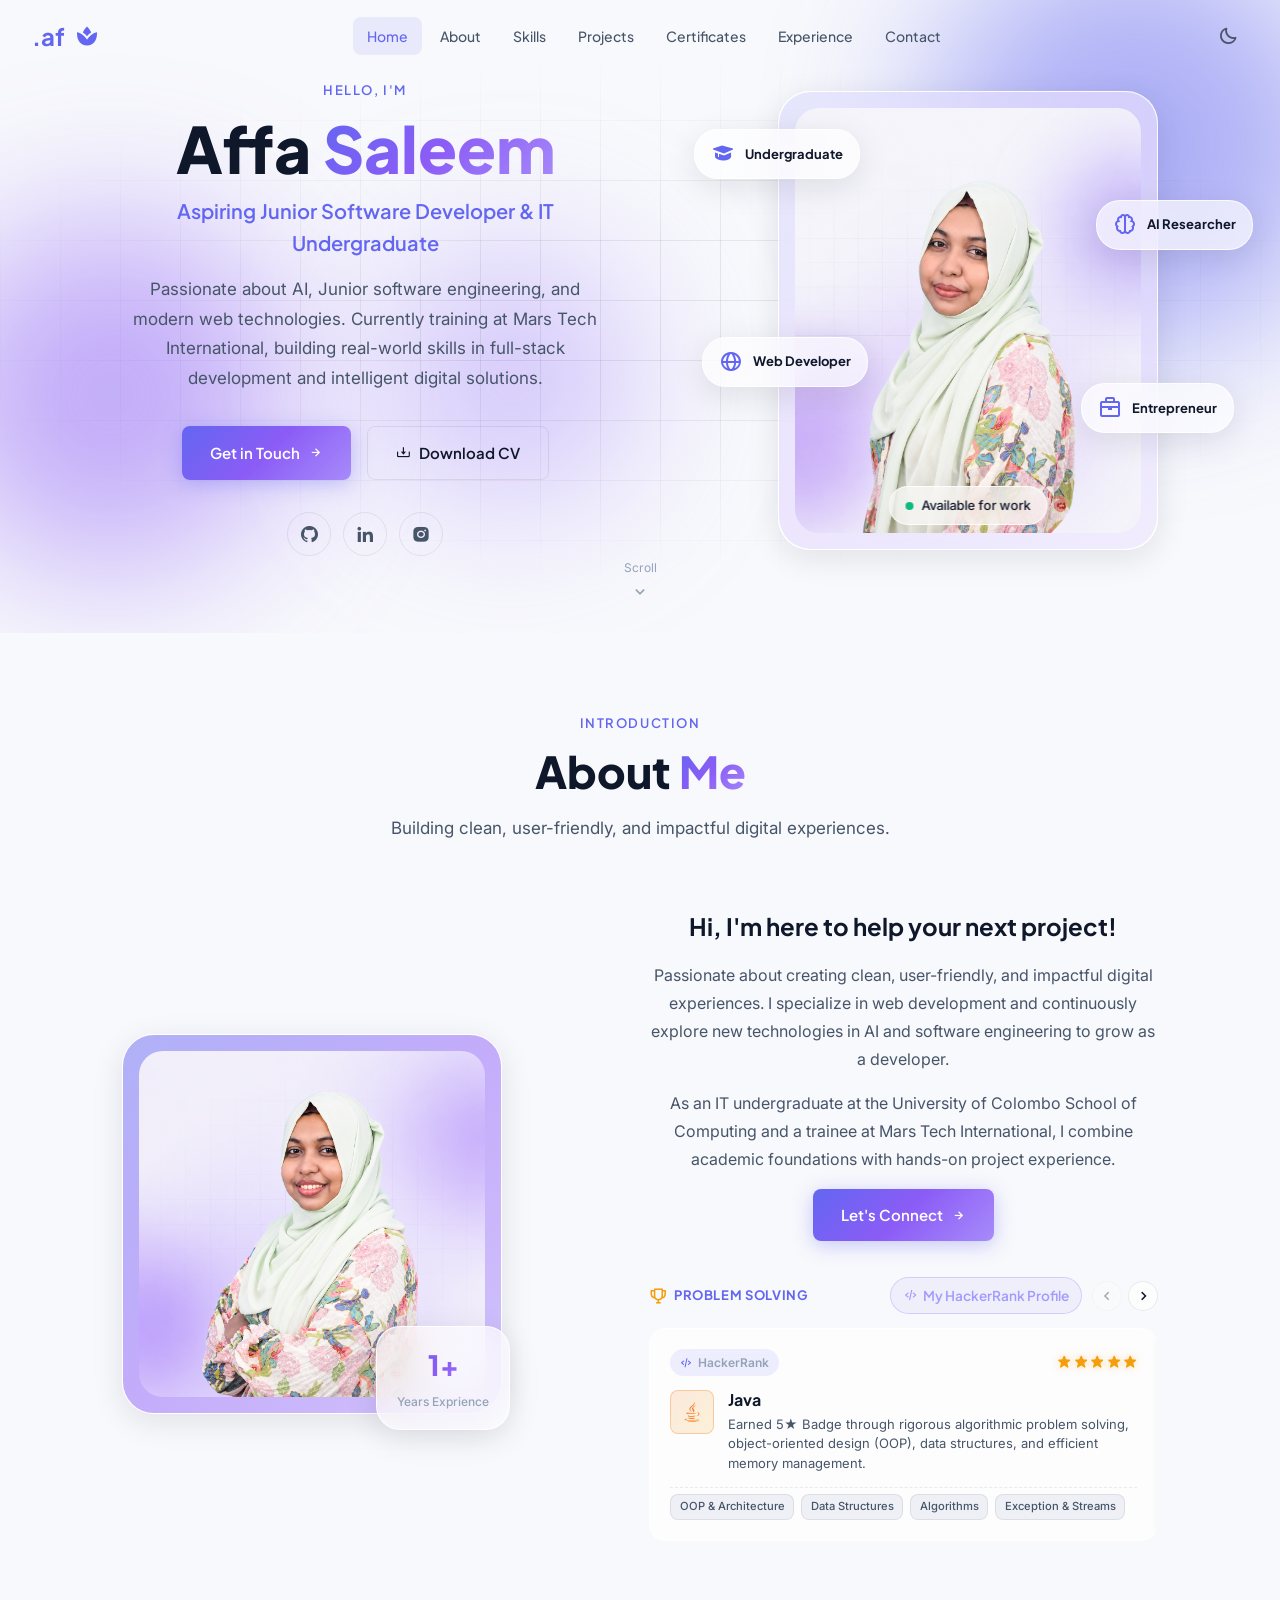
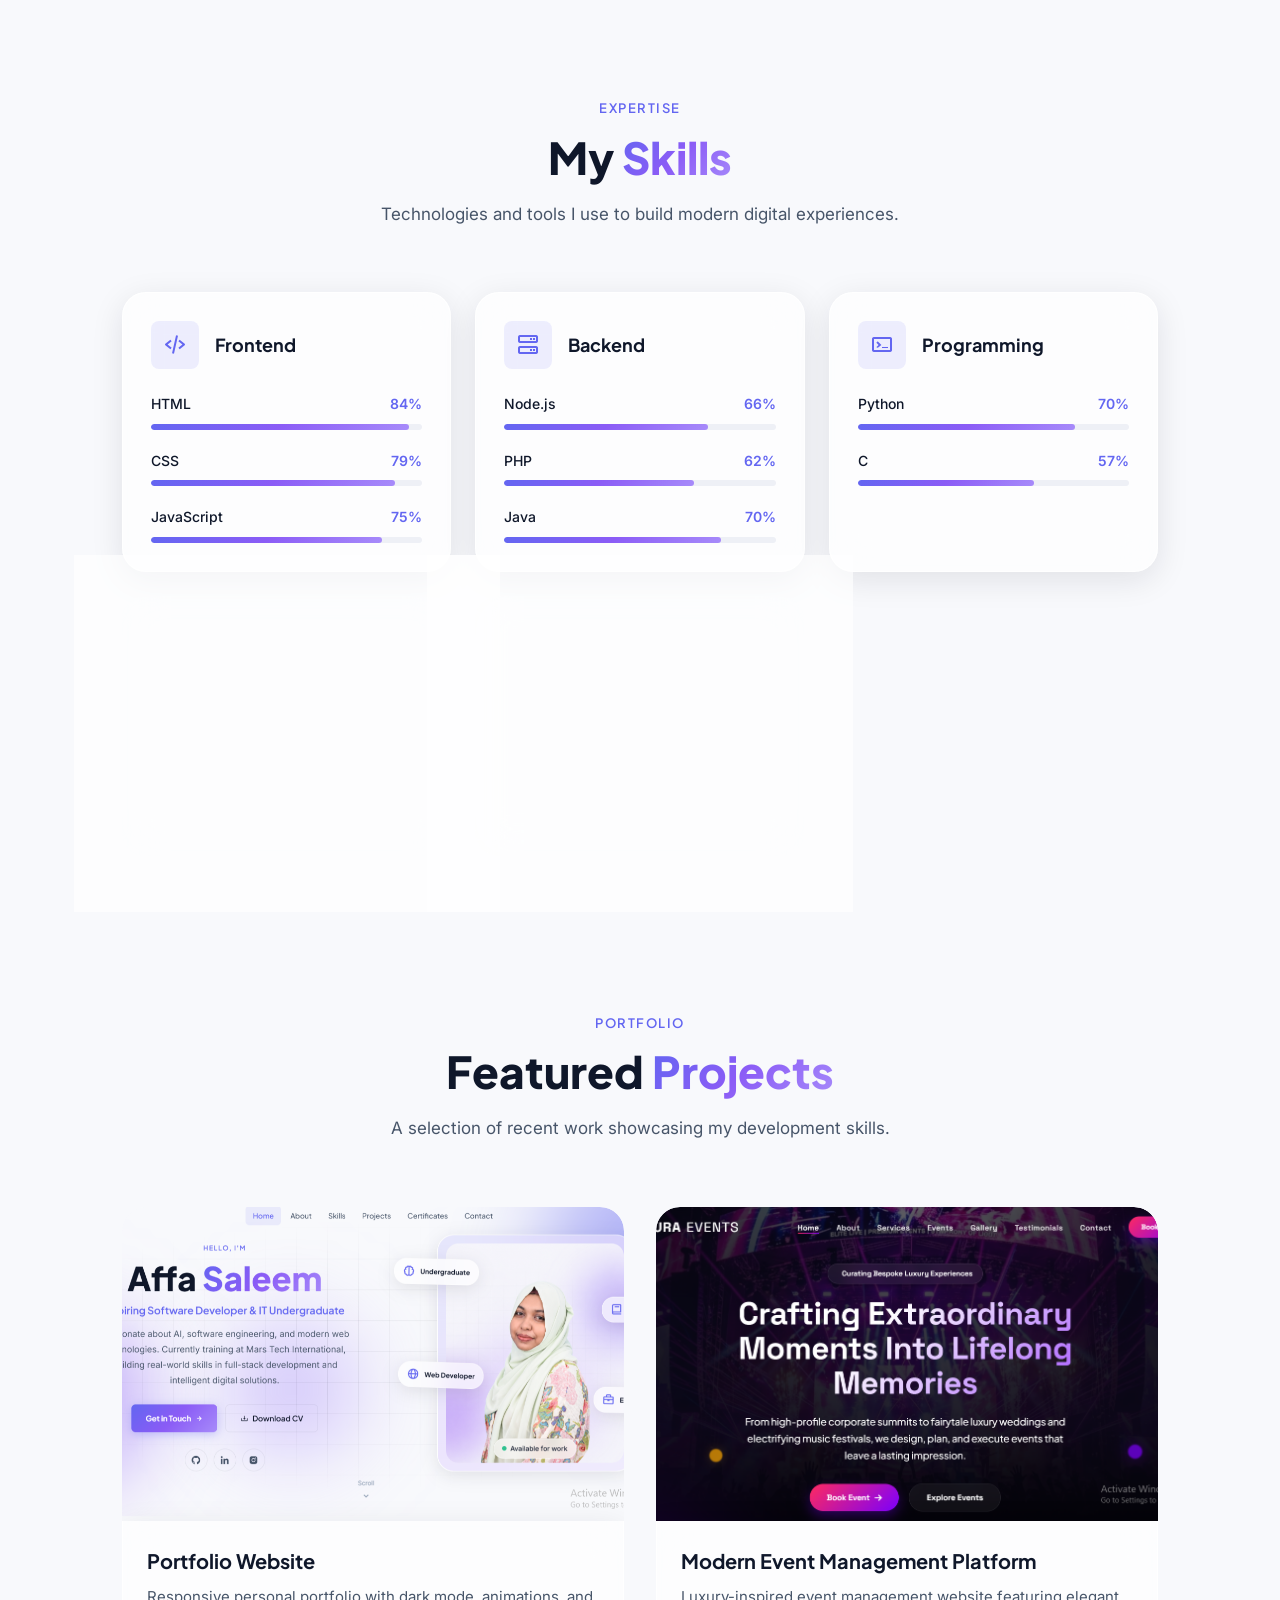
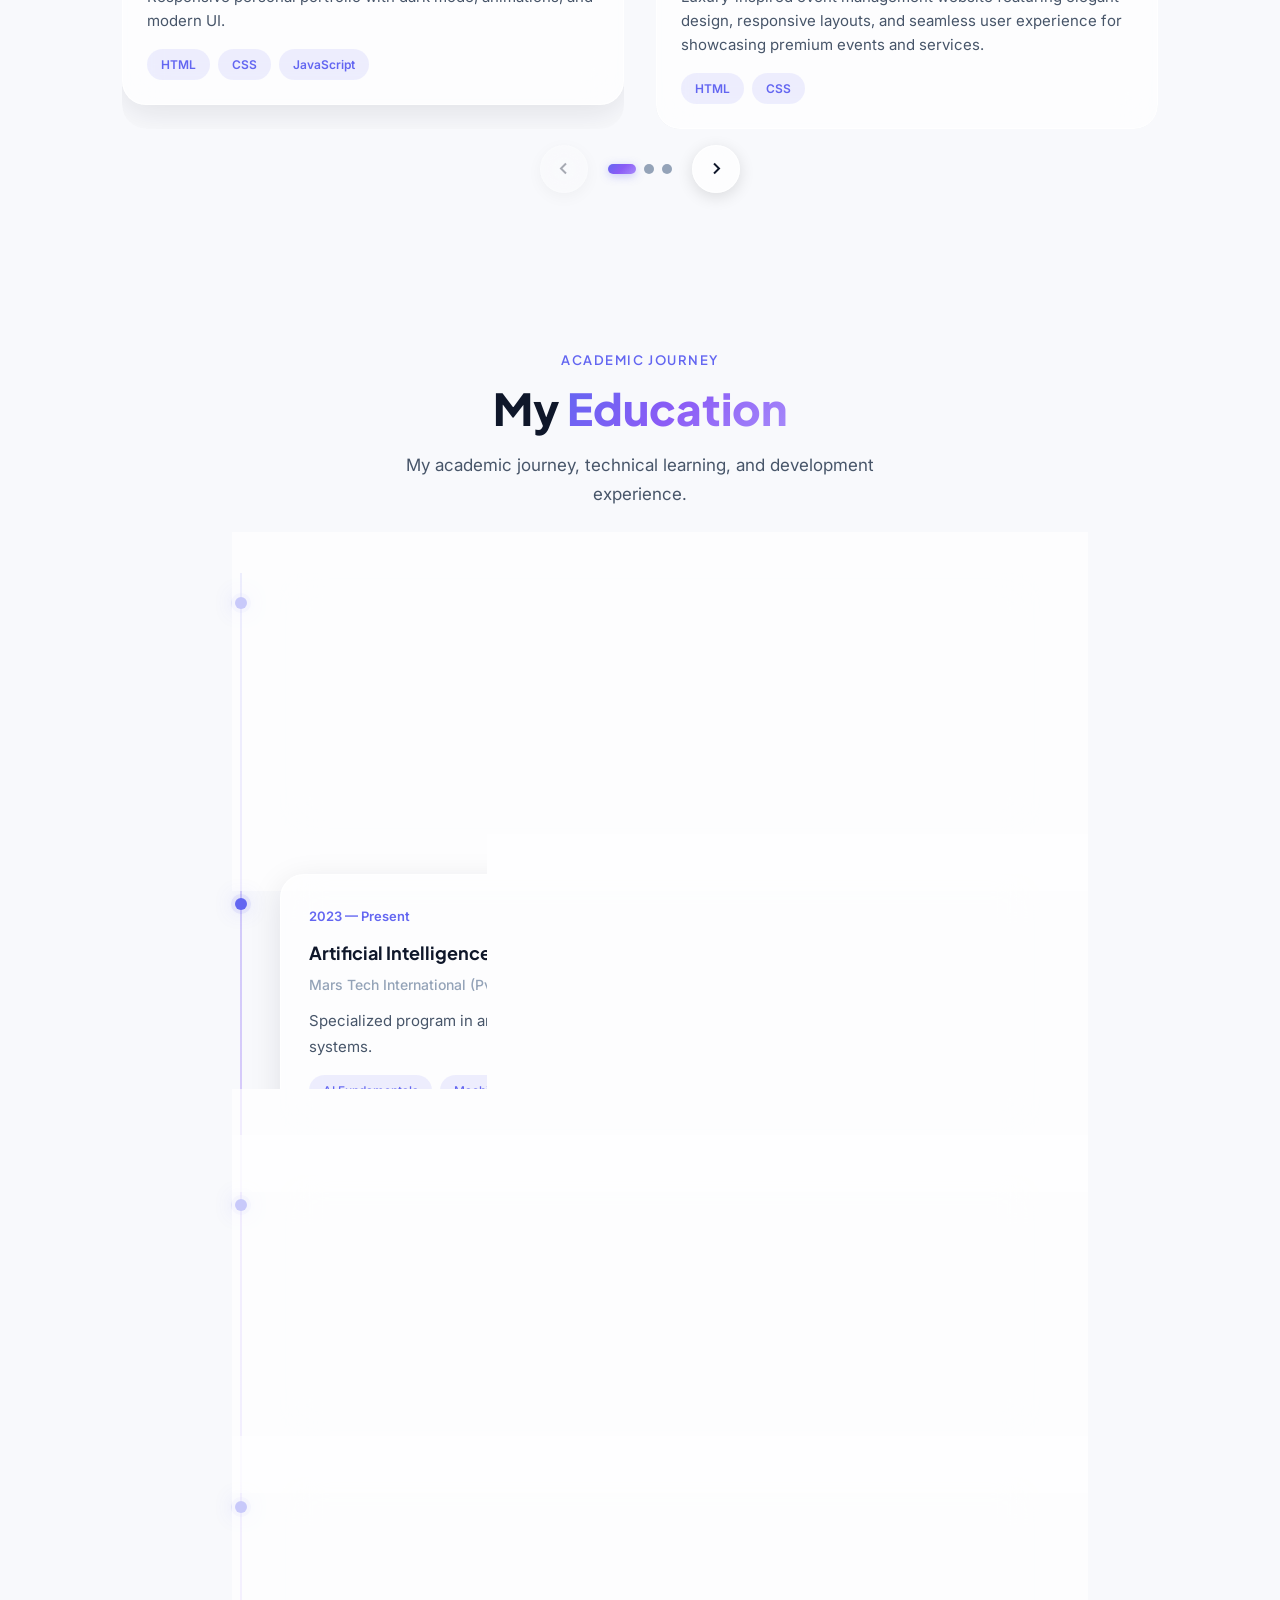
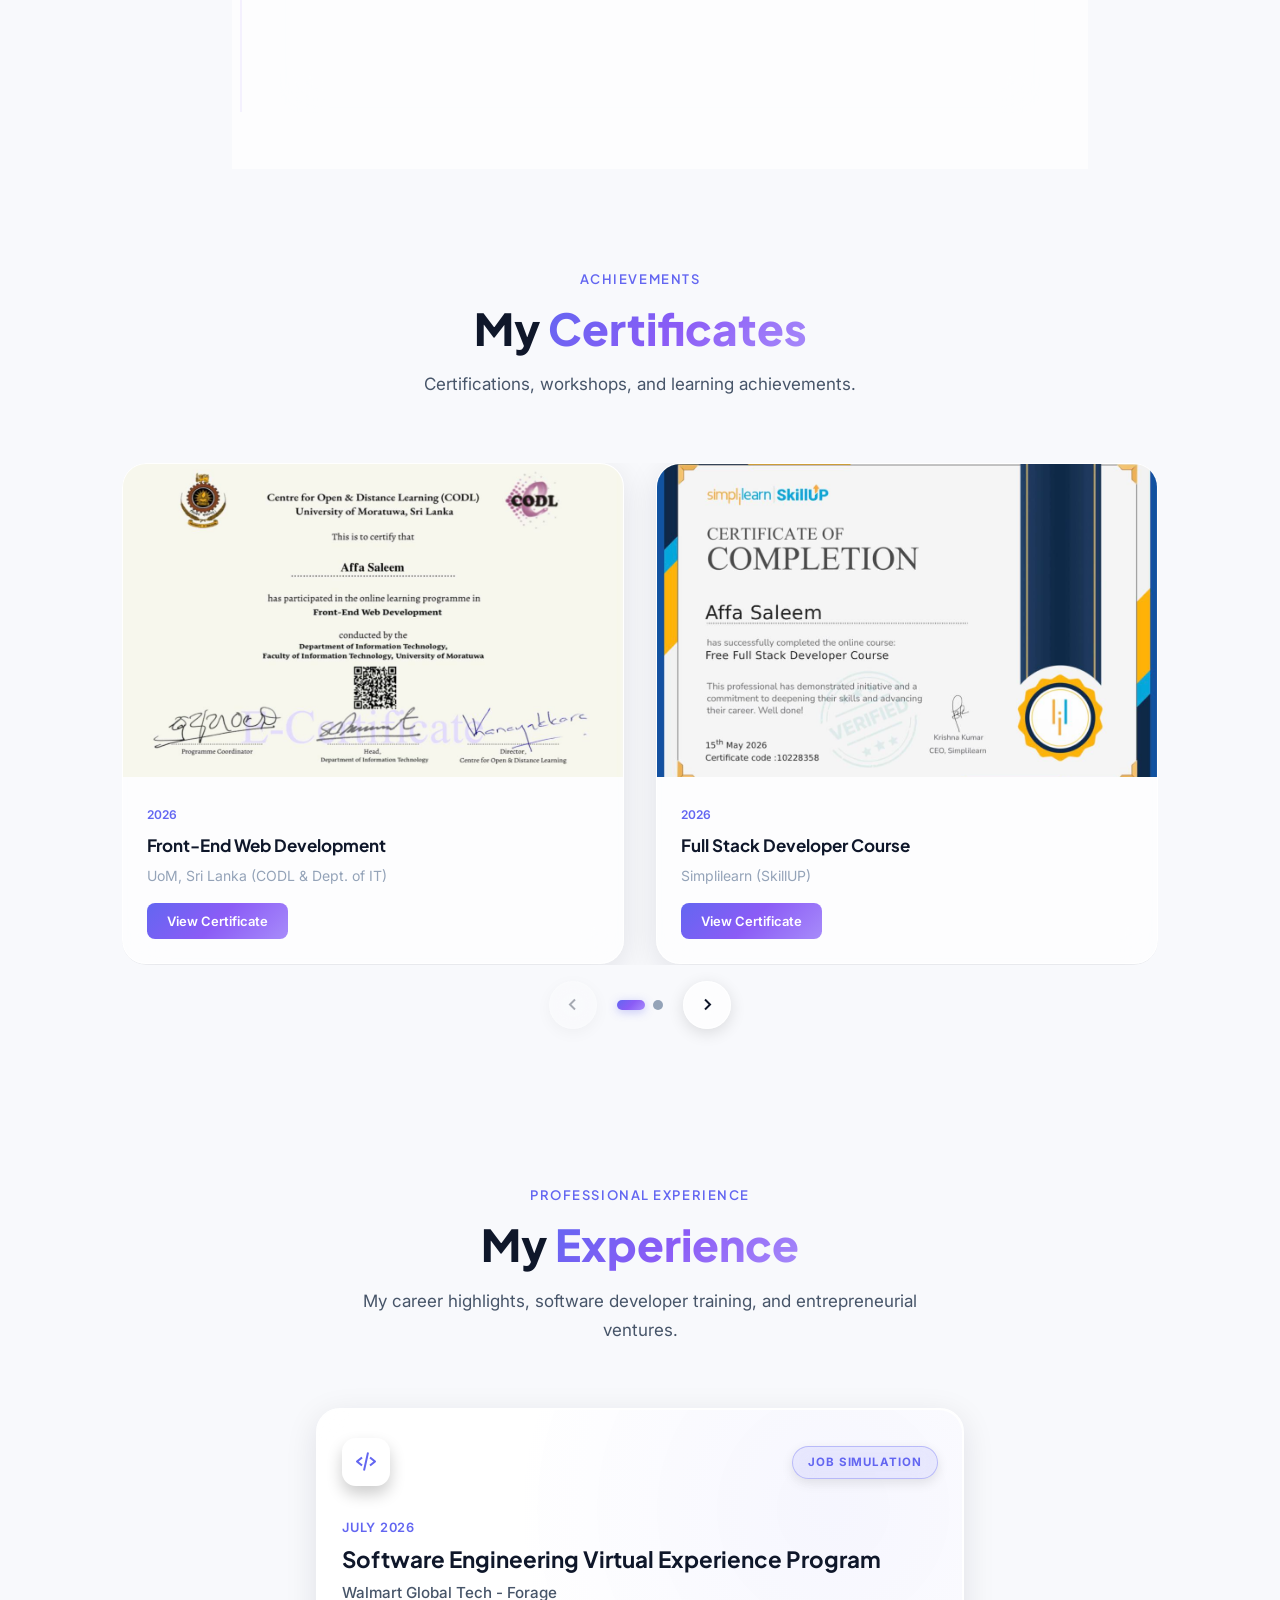
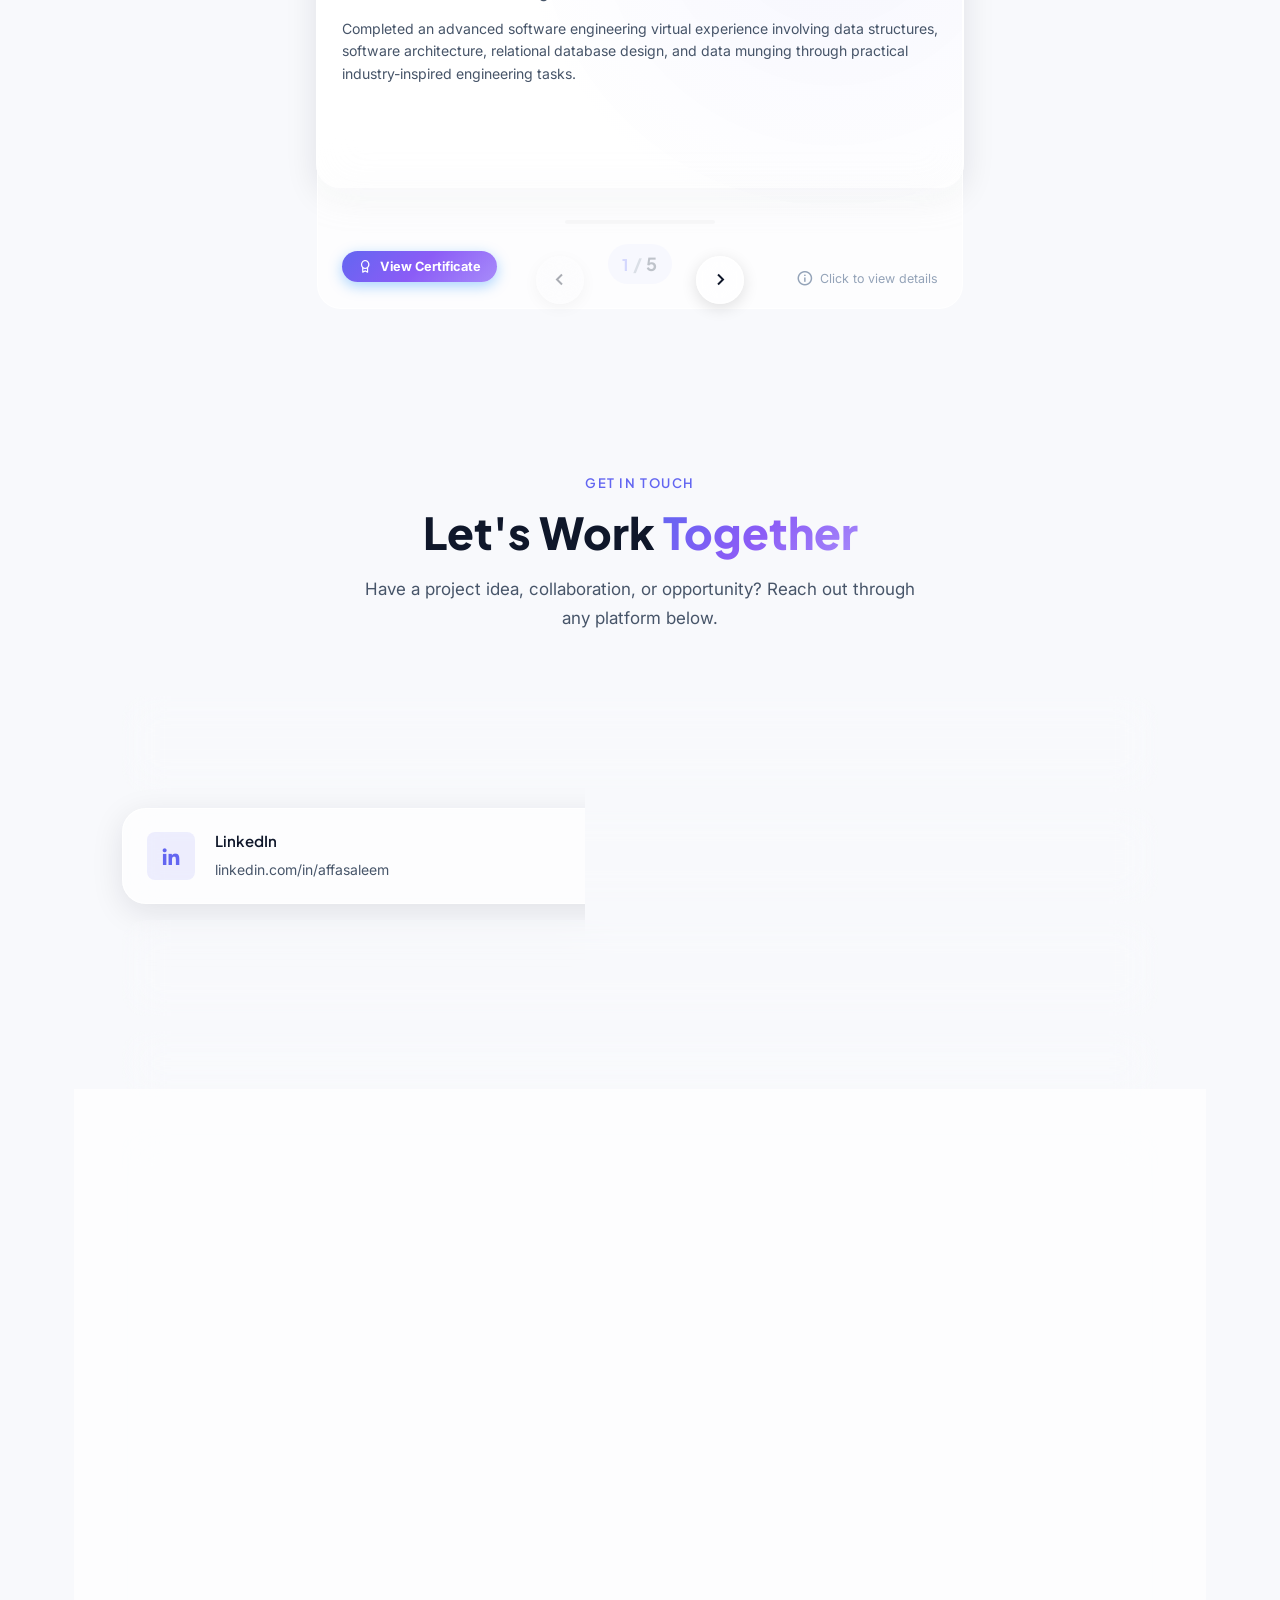
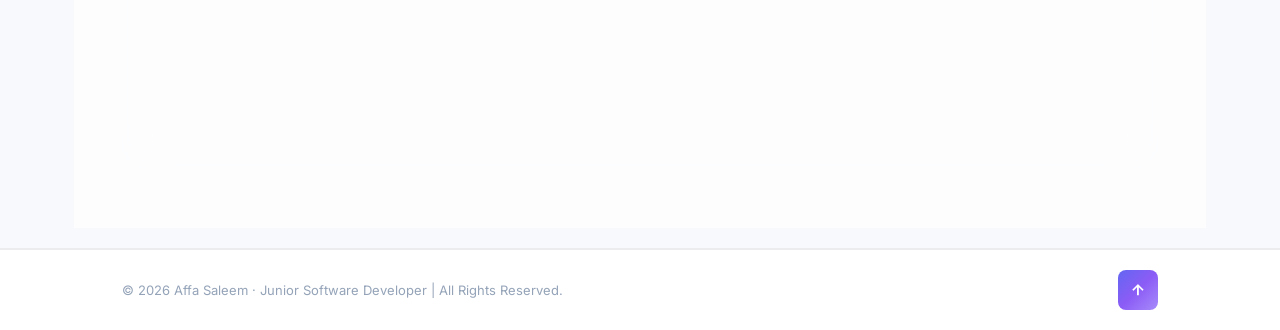
==== commit 277a0788: "final update" ====
--- a/index.html
+++ b/index.html
@@ -401,6 +401,15 @@
                                     <div class="skill-fill"></div>
                                 </div>
                             </li>
+                            <li class="skill-item" data-level="80">
+                                <div class="skill-item-top">
+                                    <span>Java</span>
+                                    <span class="skill-percent">0%</span>
+                                </div>
+                                <div class="skill-bar">
+                                    <div class="skill-fill"></div>
+                                </div>
+                            </li>
                         </ul>
                     </article>
 
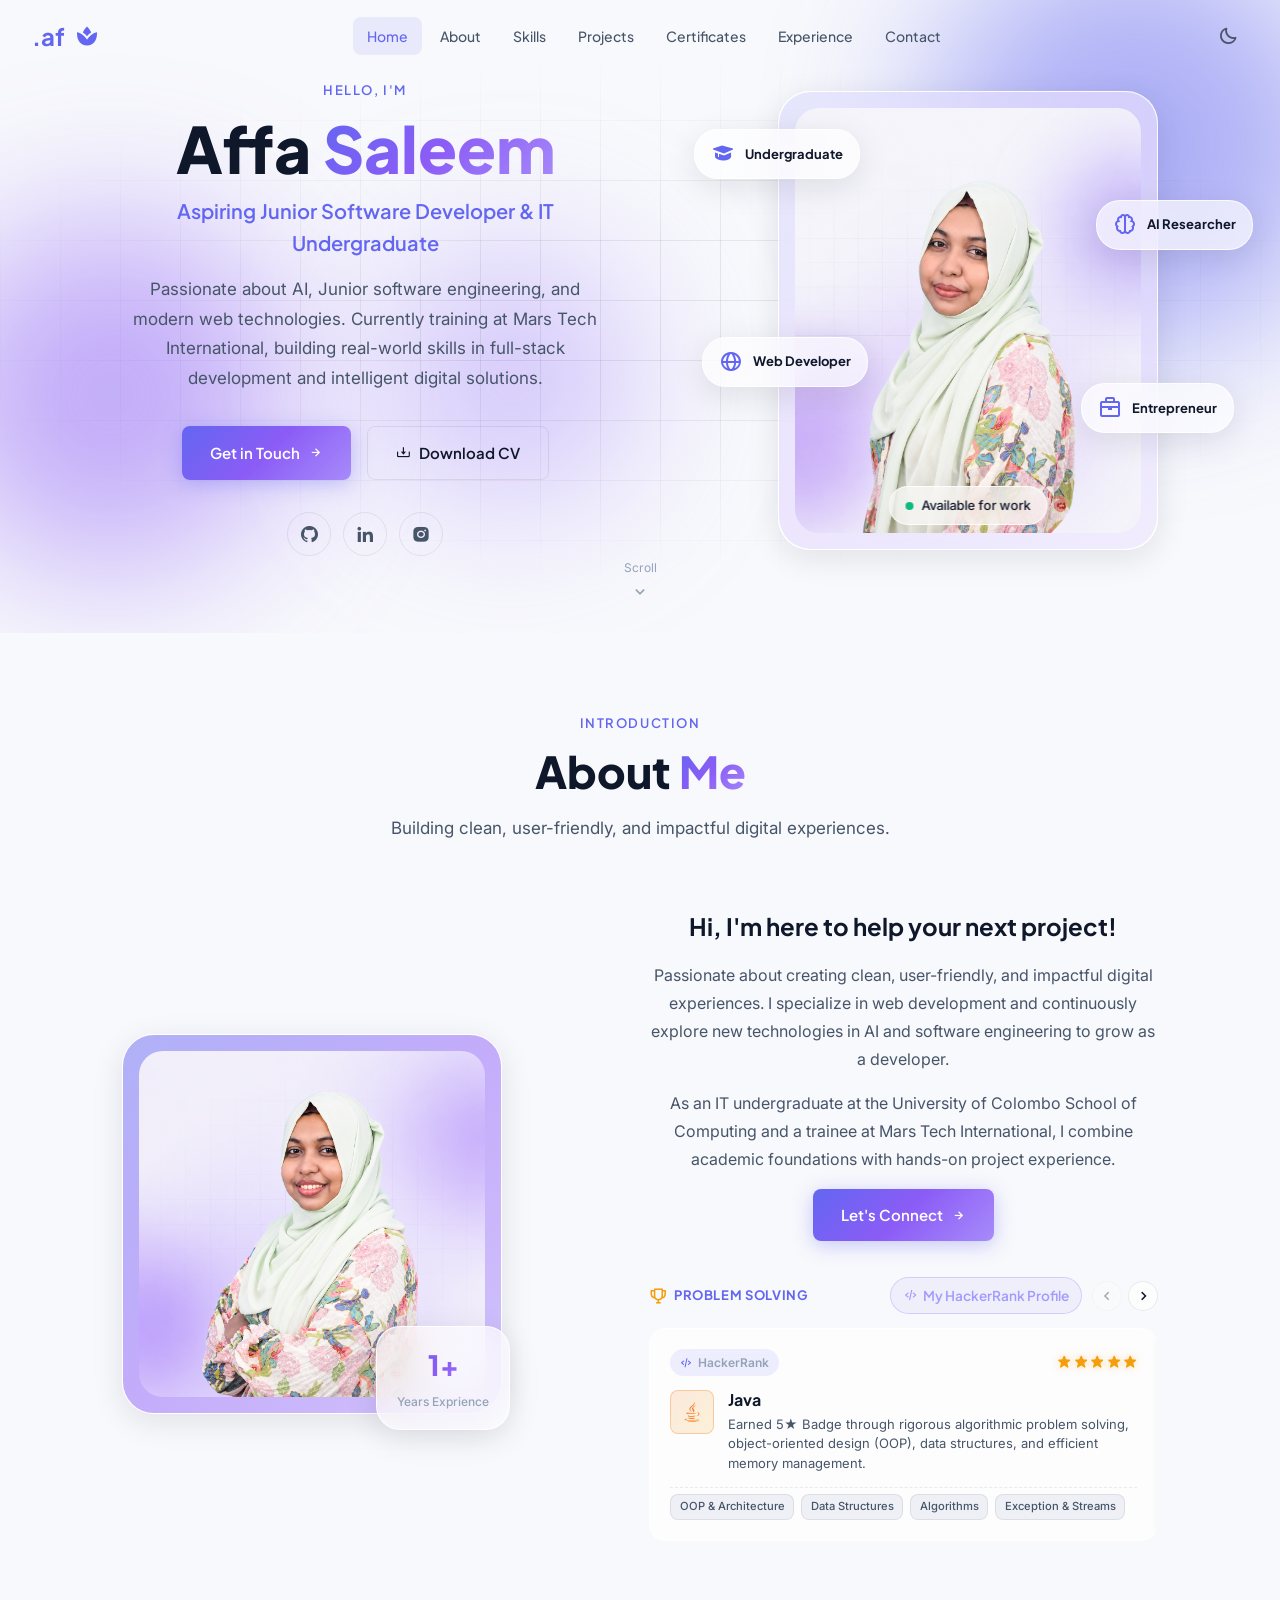
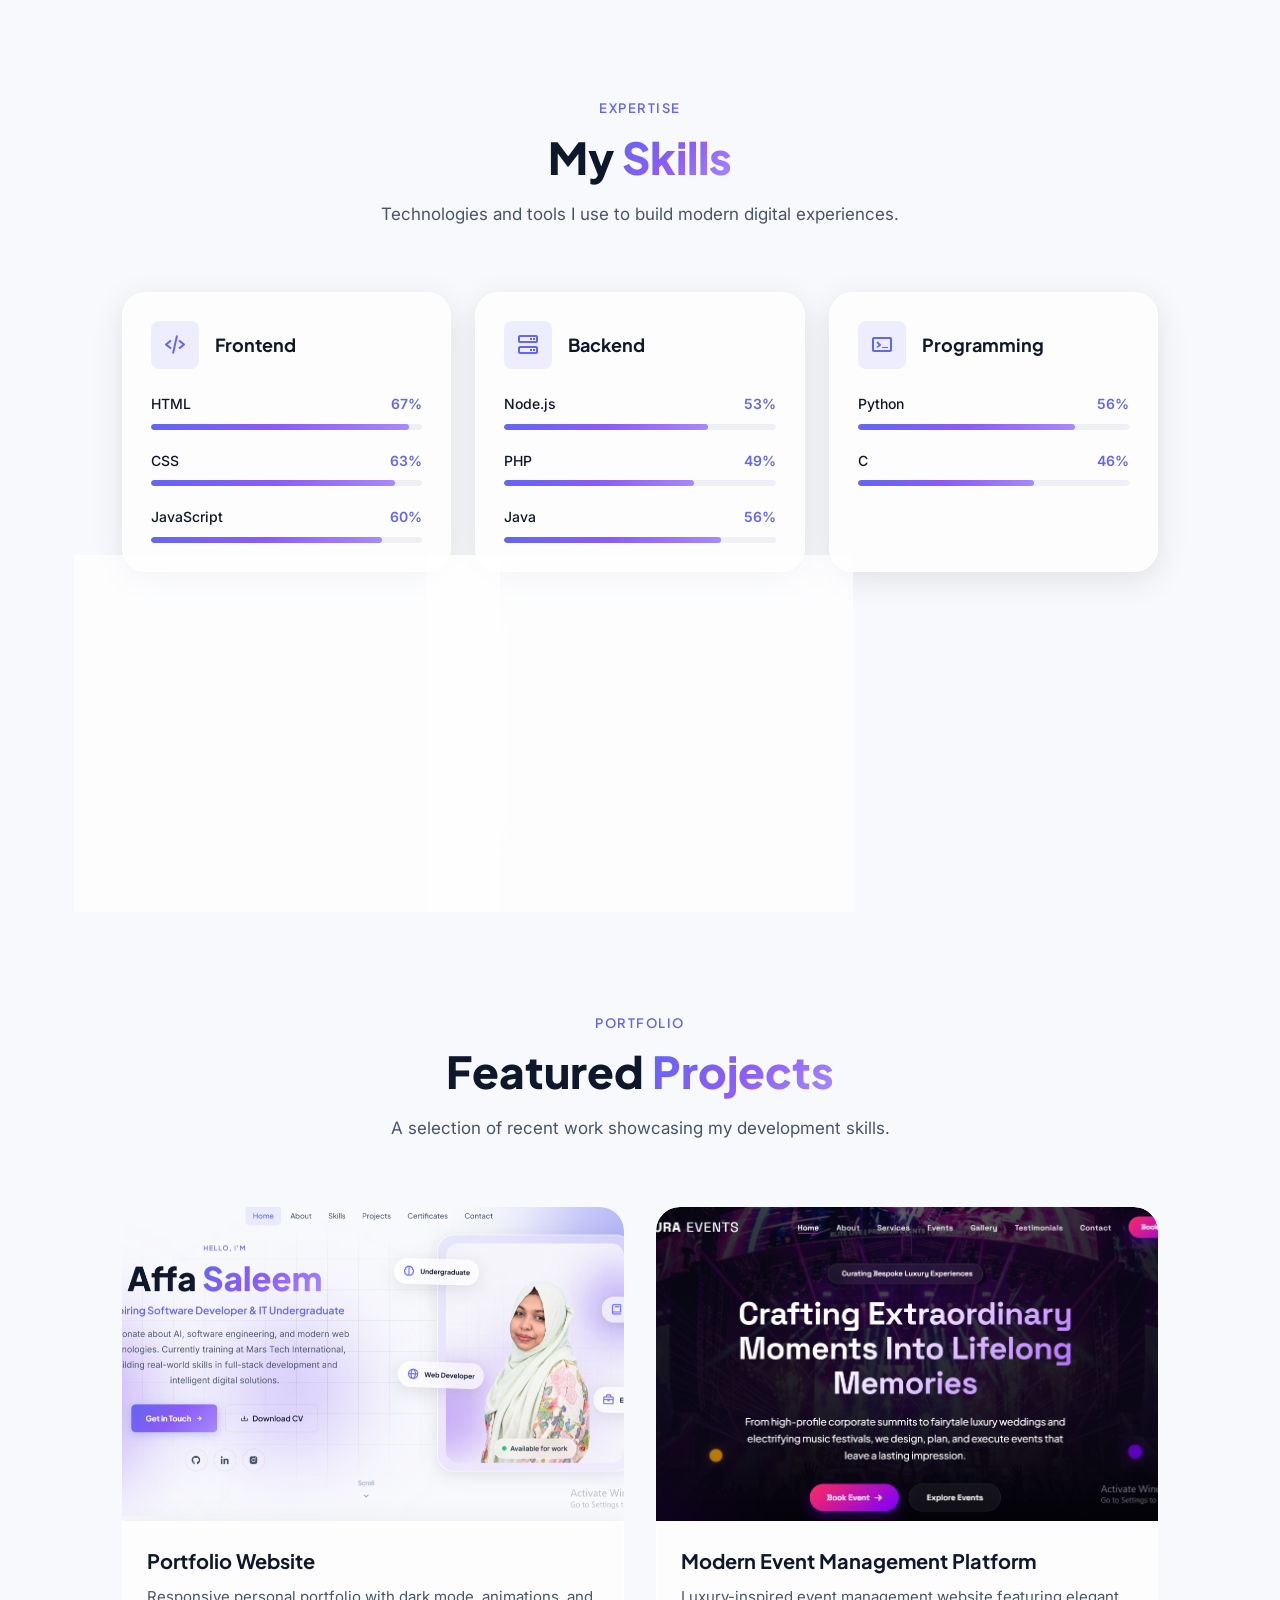
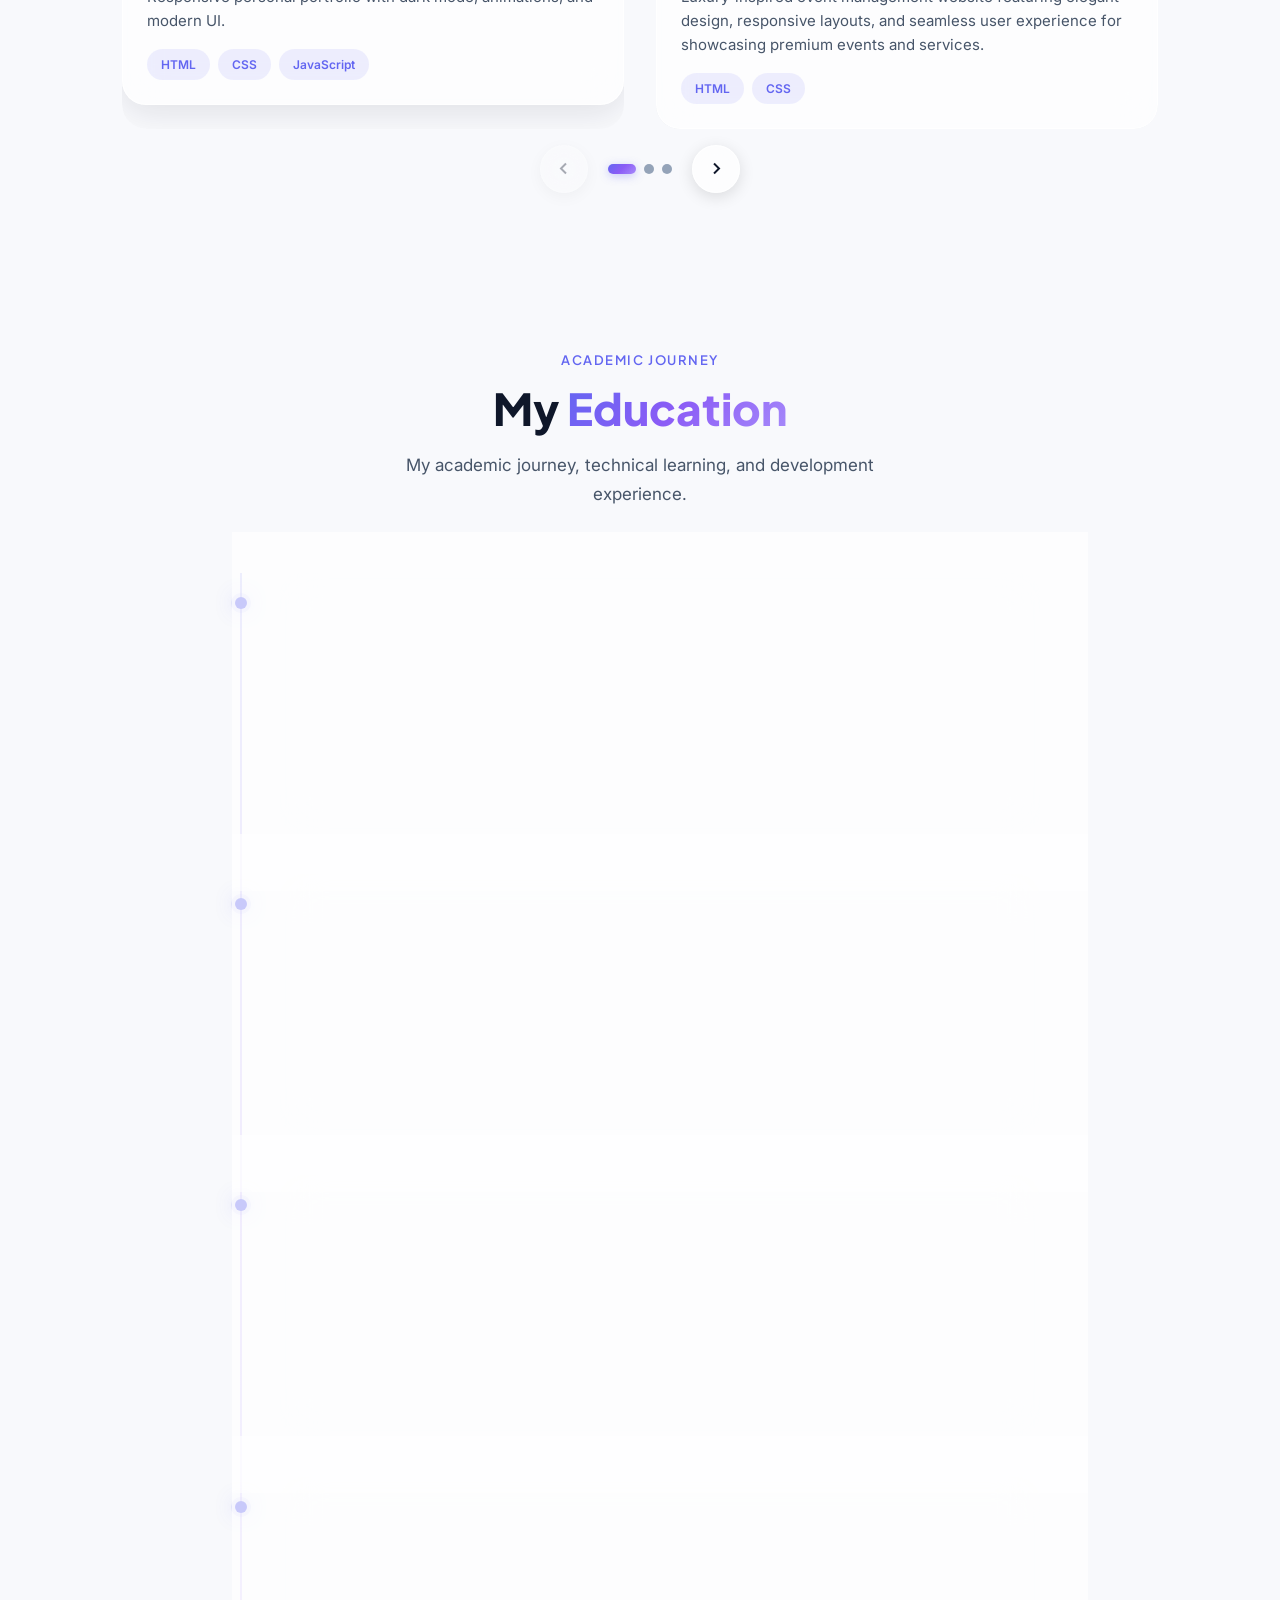
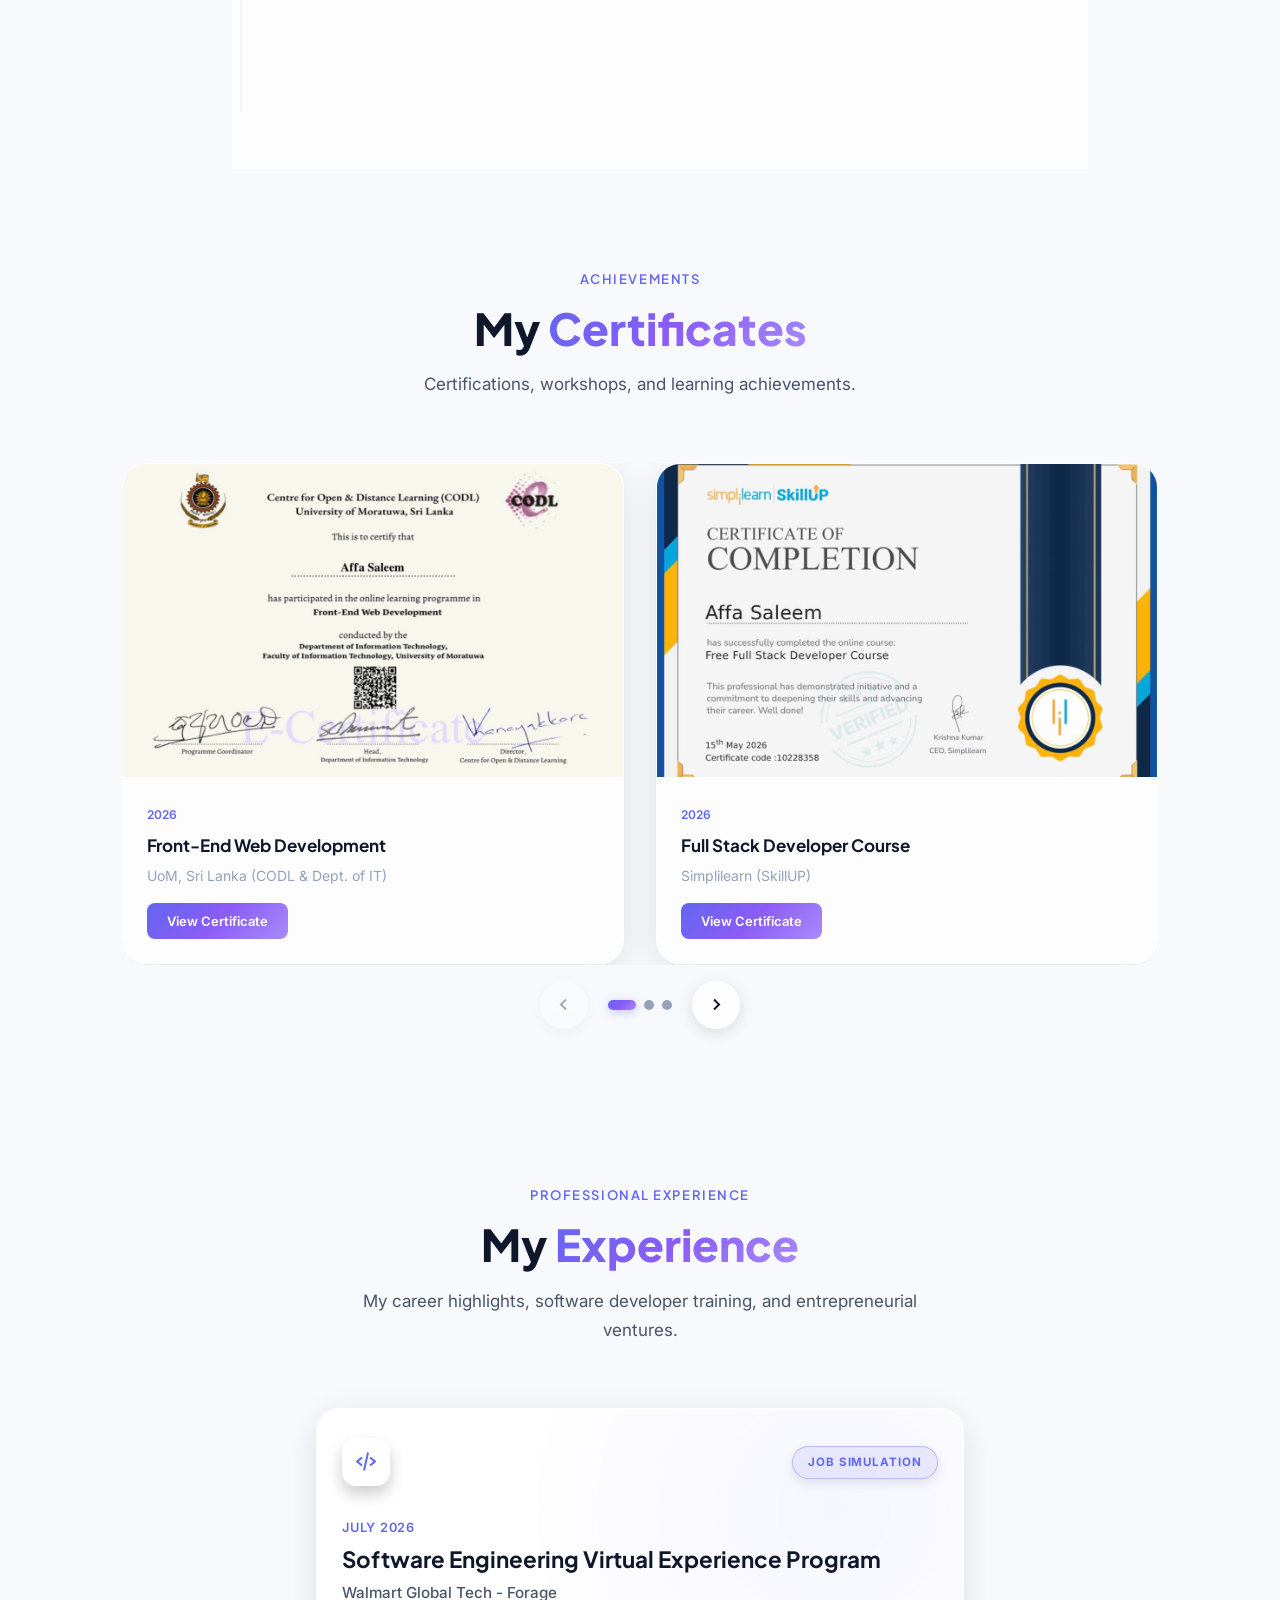
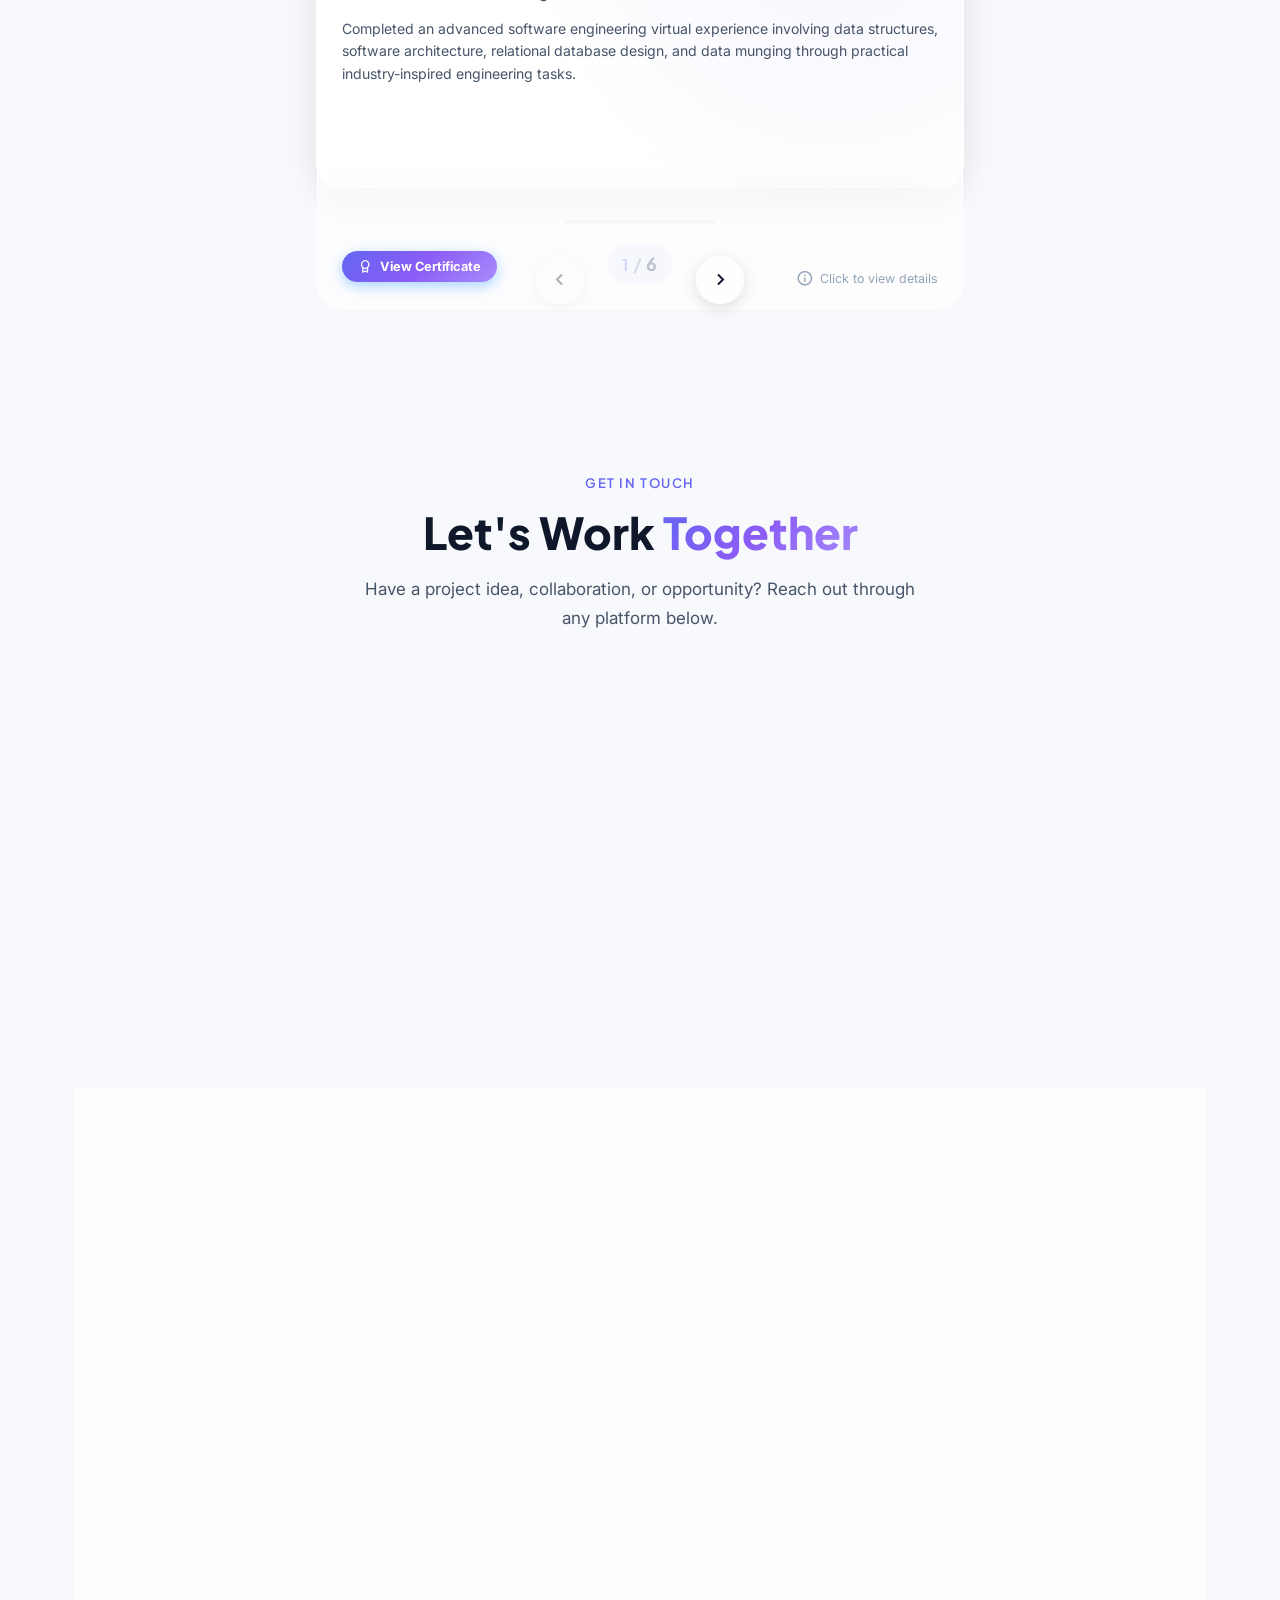
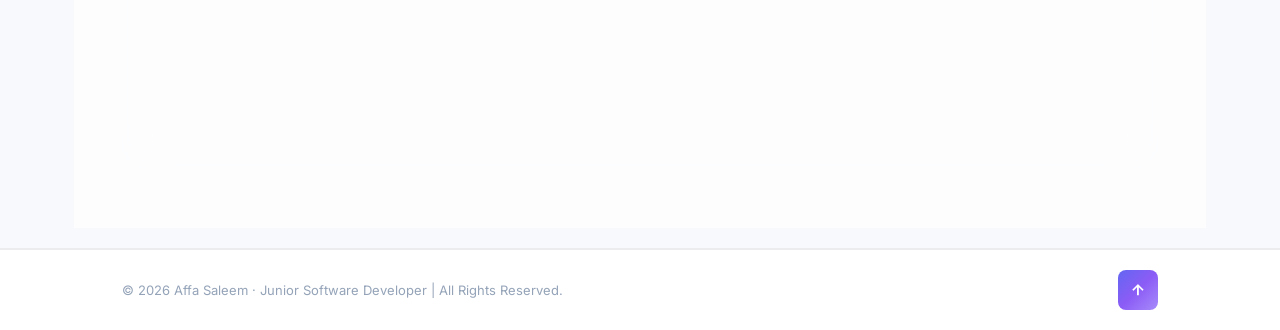
==== commit d063f548: "recent update" ====
--- a/index.html
+++ b/index.html
@@ -858,6 +858,24 @@
                                 </div>
                             </article>
 
+                            <article class="certificate-card glass swiper-slide"
+                                data-title="CSS (Basic)"
+                                data-org="HackerRank" data-year="2026"
+                                data-description="CSS (Basic) Certificate"
+                                data-image="assets/certficates/HackerRank_CSS.jpg">
+                                <div class="certificate-thumb">
+                                    <img src="assets/certficates/HackerRank_CSS.jpg"
+                                        alt="CSS (Basic) Certificate" loading="lazy">
+                                </div>
+                                <div class="certificate-body">
+                                    <span class="certificate-year">2026</span>
+                                    <h3>CSS (Basic)</h3>
+                                    <p>HackerRank</p>
+                                    <button class="certificate-btn" type="button">View Certificate</button>
+                                </div>
+                            </article>
+
+
                         </div><!-- /.swiper-track -->
                     </div><!-- /.swiper -->
 
@@ -973,7 +991,7 @@
                                         </div>
                                         <div class="exp-card-footer">
                                             <button class="exp-cert-btn" type="button" aria-label="View Certificate"
-                                                data-cert-src="assets/internships/Working_as_a_Software_Engineer_at_a_Start_Up.jpg">
+                                                data-cert-src="assets/internships/Front-End_Software_Engineering_Job.jpg">
                                                 <i class="bx bx-award"></i> View Certificate
                                             </button>
                                             <p class="exp-hint"><i class="bx bx-info-circle"></i> Click to view details
@@ -1027,7 +1045,7 @@
                                         </div>
                                         <div class="exp-card-footer">
                                             <button class="exp-cert-btn" type="button" aria-label="View Certificate"
-                                                data-cert-src="assets/internships/Working_as_a_Software_Engineer_at_a_Start_Up.jpg">
+                                                data-cert-src="assets/internships/Introduction_to_Software_Engineering_Job.jpg">
                                                 <i class="bx bx-award"></i> View Certificate
                                             </button>
                                             <p class="exp-hint"><i class="bx bx-info-circle"></i> Click to view details
@@ -1082,7 +1100,7 @@
                                         </div>
                                         <div class="exp-card-footer">
                                             <button class="exp-cert-btn" type="button" aria-label="View Certificate"
-                                                data-cert-src="assets/internships/Working_as_a_Software_Engineer_at_a_Start_Up.jpg">
+                                                data-cert-src="assets/internships/Software_Development_Job_Simulation.jpg">
                                                 <i class="bx bx-award"></i> View Certificate
                                             </button>
                                             <p class="exp-hint"><i class="bx bx-info-circle"></i> Click to view details
@@ -1136,7 +1154,7 @@
                                         </div>
                                         <div class="exp-card-footer">
                                             <button class="exp-cert-btn" type="button" aria-label="View Certificate"
-                                                data-cert-src="assets/internships/Working_as_a_Software_Engineer_at_a_Start_Up.jpg">
+                                                data-cert-src="assets/internships/Technology_Software_Development_Job.jpg">
                                                 <i class="bx bx-award"></i> View Certificate
                                             </button>
                                             <p class="exp-hint"><i class="bx bx-info-circle"></i> Click to view details
@@ -1166,8 +1184,8 @@
                                 </div>
                             </article>
 
-                            <!-- Card 6: Commonwealth Bank - Forage -->
-                            <!-- <article class="exp-card glass" tabindex="0">
+                            <!-- Card 6: Y Combinator - Forage -->
+                            <article class="exp-card glass" tabindex="0">
                                 <div class="exp-card-inner">
                                     <div class="exp-card-front">
                                         <div class="exp-card-glow"></div>
@@ -1180,10 +1198,10 @@
                                         <div class="exp-card-body">
                                             <div class="exp-card-body-text">
                                                 <span class="exp-date">July 2026</span>
-                                                <h3>Software Engineering Virtual Experience Program</h3>
-                                                <h4>Commonwealth Bank - Forage</h4>
-                                                <p class="exp-card-desc">Completed a software engineering virtual experience focused 
-                                                    on website development, cybersecurity fundamentals, website styling, and web hosting through practical industry-based tasks.</p>
+                                                <h3>Software Engineer Virtual Experience Program</h3>
+                                                <h4>Y Combinator - Forage</h4>
+                                                <p class="exp-card-desc">Completed a startup software engineering virtual experience focused on full-stack 
+                                                    development, feature implementation, product analytics, and iterative software development in a startup environment.</p>
                                             </div>
                                         </div>
                                         <div class="exp-card-footer">
@@ -1196,20 +1214,20 @@
                                     <div class="exp-card-back">
                                         <div class="exp-card-back-header">
                                             <h3>Key Responsibilities</h3>
-                                            <h4>Commonwealth Bank - Forage</h4>
+                                            <h4>Y Combinator - Forage</h4>
                                         </div>
                                         <ul class="exp-details-list">
-                                            <li>Designed and developed a functional website using core web technologies.</li>
-                                            <li>Styled and enhanced the website to improve usability and visual appeal.</li>
-                                            <li>Applied financial cybersecurity concepts to identify common security considerations.</li>
-                                            <li>Prepared a web hosting proposal by evaluating suitable hosting solutions.</li>
-                                            <li>Followed software engineering best practices throughout the project lifecycle.</li>
-                                            <li>Completed practical tasks based on real-world business scenarios.</li>
+                                            <li>Implemented frontend updates based on user feedback and product requirements.</li>
+                                            <li>Developed backend enhancements to support new application features.</li>
+                                            <li>Analyzed product metrics and feature release performance using analytics.</li>
+                                            <li>Collaborated on iterative product improvements following startup development practices.</li>
+                                            <li>Evaluated user needs and translated them into technical solutions.</li>
+                                            <li>Applied agile and problem-solving approaches in a startup-focused development environment.</li>
                                         </ul>
                                         <span class="exp-flip-back"><i class="bx bx-left-arrow-circle"></i> Click to flip back</span>
                                     </div>
                                 </div>
-                            </article> -->
+                            </article>
 
 
 
